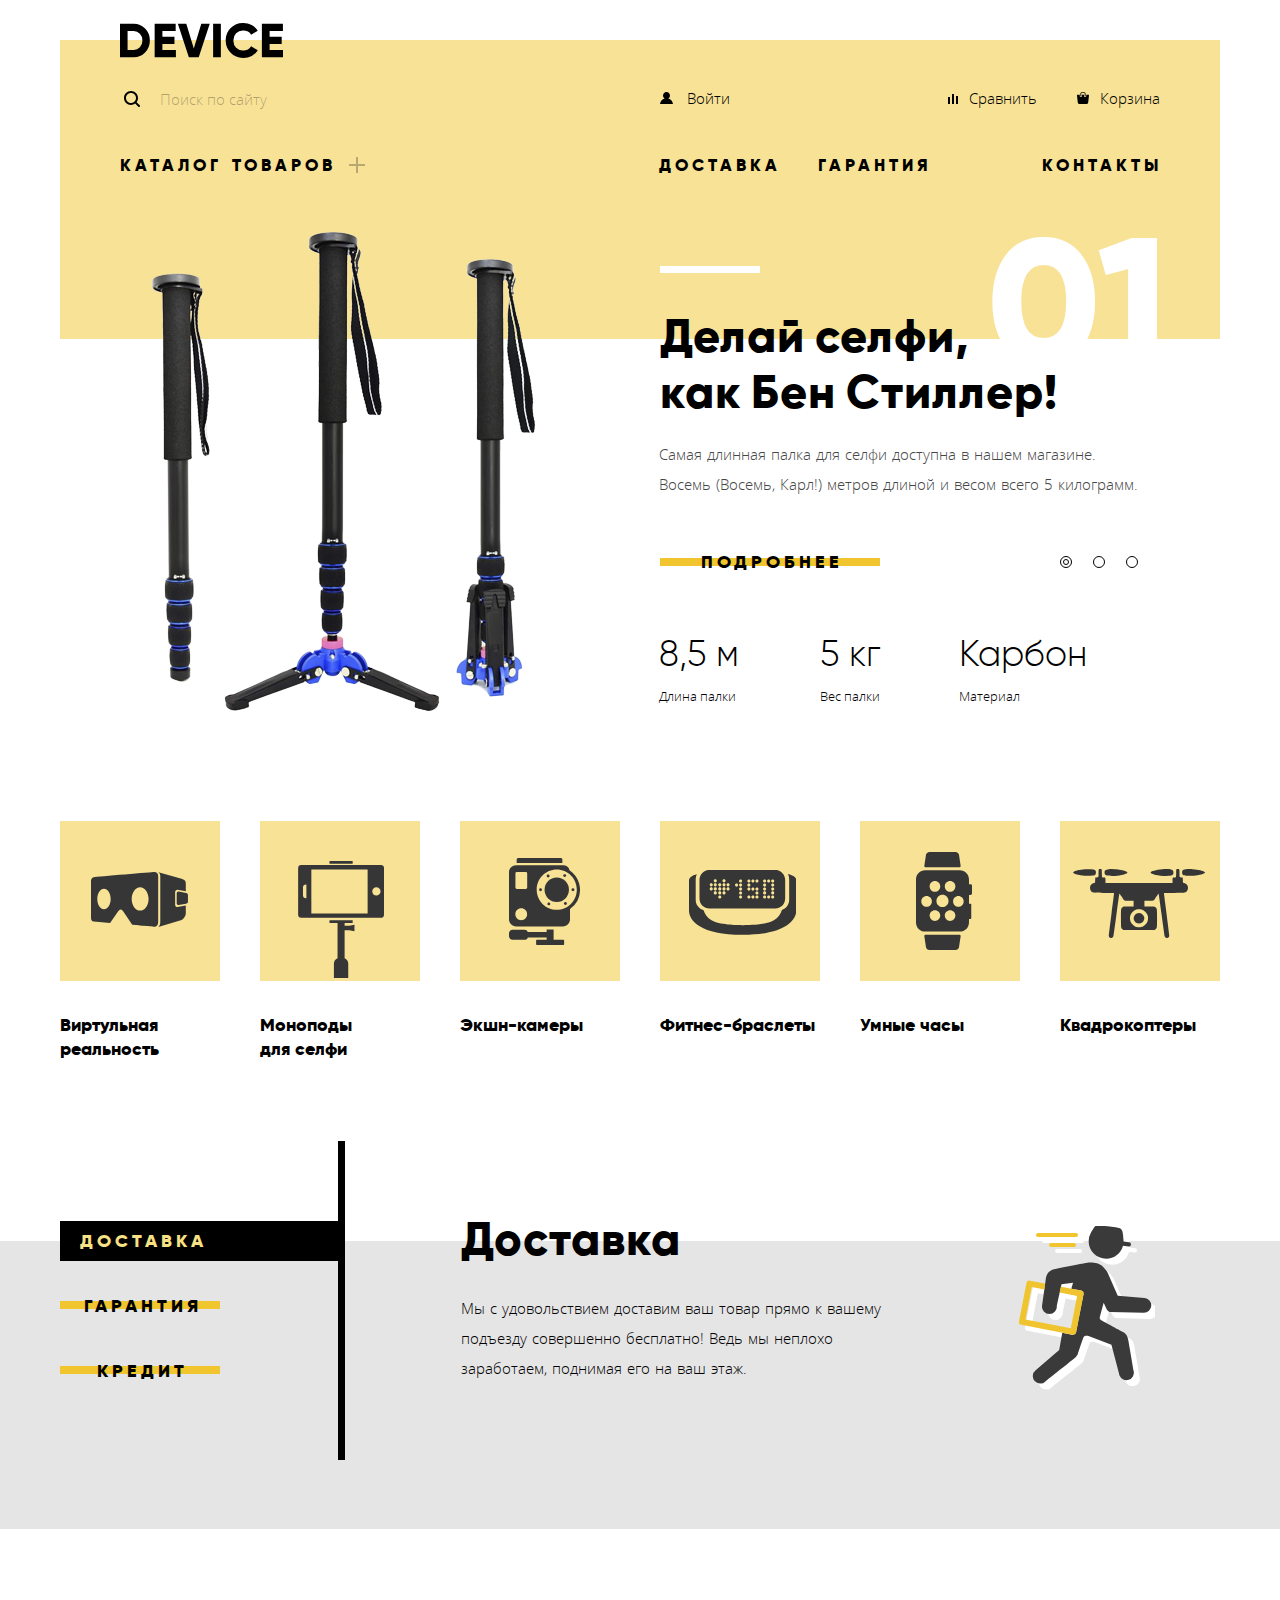
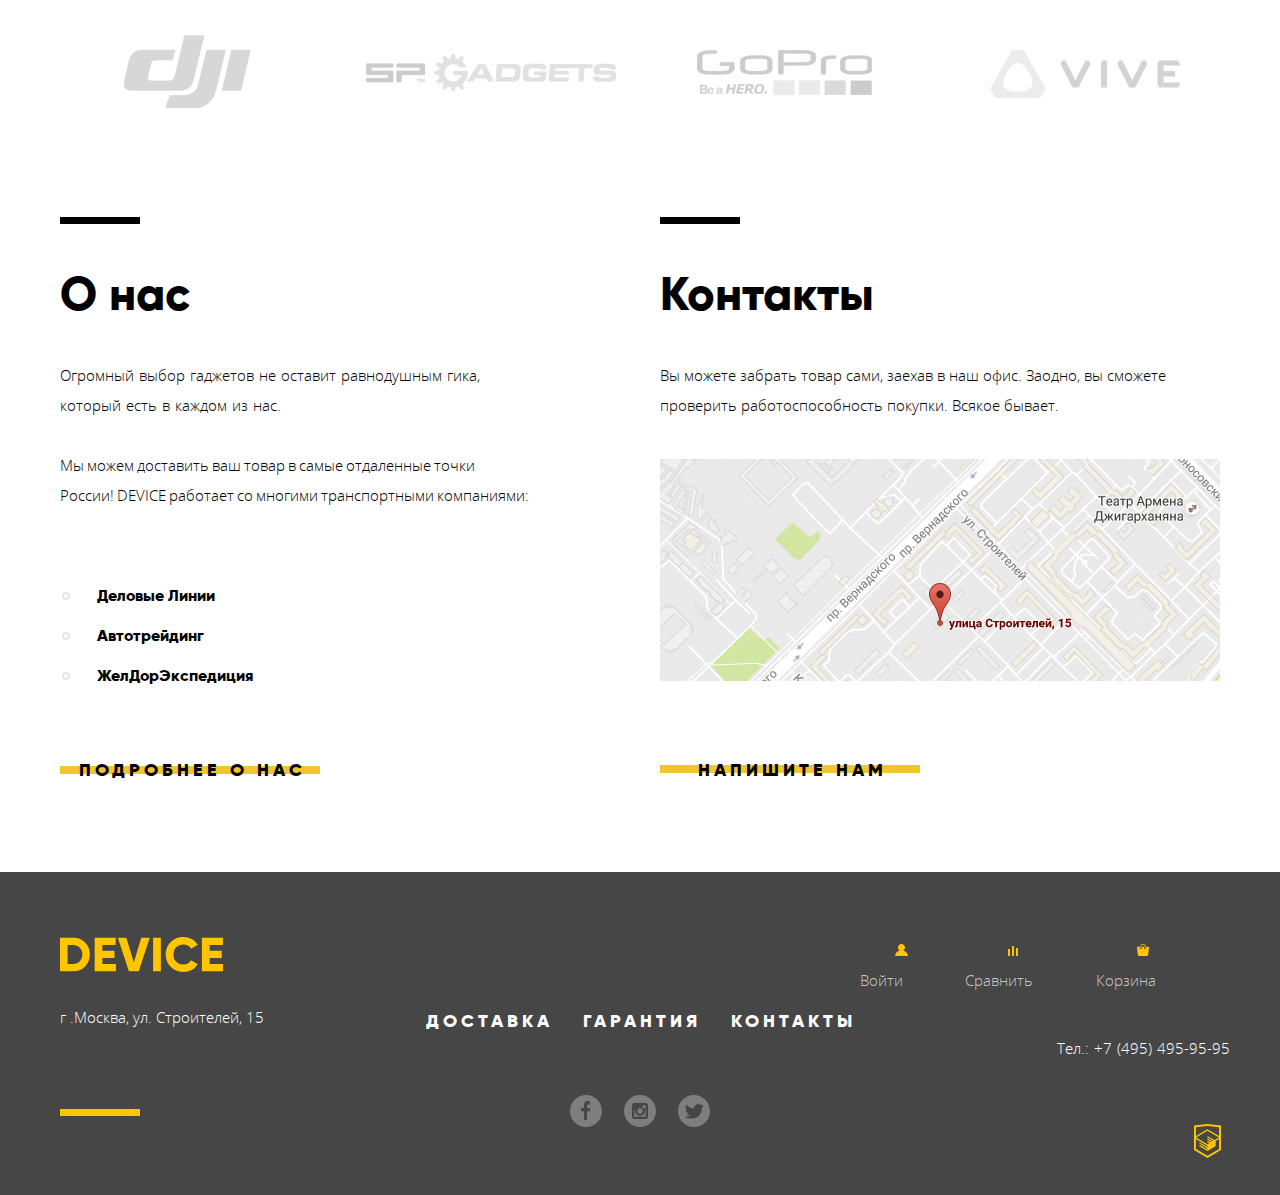
==== index.html @ 181e3619 "Подготовка к защите" ====
<!DOCTYPE html>
<html lang="ru">
  <head>
    <meta charset="utf-8">
    <title>HTML Academy: Девайс</title>
    <link rel = "stylesheet" href = "css/normalize.css">
    <link rel = "stylesheet" href = "css/min-style.css">
  </head>
  <body>
    <header class = "page-header">
      <div class = "main-container container-header">
        <div class = "container">
          <div class = "main-logo">
            <svg  width = "163" height = "35" viewBox = "0 0 163 35">
              <g id = "logo-icon" xmlns = "http://www.w3.org/2000/svg">
                <path d = "M-.151.702v33.6h13.532a15.72 15.72 0 0 0 11.72-4.824 16.458 16.458 0 0 0 4.712-11.976 16.458 16.458 0 0 0-4.712-11.976A15.723 15.723 0 0 0 13.381.702H-.151zM7.582 26.91V8.091h5.8a8.646 8.646 0 0 1 6.5 2.568 9.407 9.407 0 0 1 2.489 6.84 9.406 9.406 0 0 1-2.489 6.84 8.642 8.642 0 0 1-6.5 2.568h-5.8zm34.8-5.952h12.082v-7.3H42.378V8.091h13.291V.702H34.645v33.6H55.91V26.91H42.378v-5.952zm36.343 13.344L89.744.702h-8.458l-7.491 24.72L66.304.702h-8.457l11.019 33.6h9.859zm14.4 0h7.733V.702h-7.733v33.6zm38.615-1.416a15.506 15.506 0 0 0 6.041-5.688l-6.67-3.84a7.482 7.482 0 0 1-3.165 3.024 9.87 9.87 0 0 1-4.664 1.1 9.595 9.595 0 0 1-7.177-2.736 9.909 9.909 0 0 1-2.682-7.248 9.909 9.909 0 0 1 2.682-7.248 9.595 9.595 0 0 1 7.177-2.736 9.897 9.897 0 0 1 4.639 1.08 7.592 7.592 0 0 1 3.19 3.048l6.67-3.84a15.873 15.873 0 0 0-6.09-5.688 17.42 17.42 0 0 0-8.409-2.088c-9.779-.272-17.797 7.691-17.591 17.472-.208 9.781 7.809 17.747 17.588 17.476a17.52 17.52 0 0 0 8.458-2.088zm17.881-11.928h12.082v-7.3h-12.085V8.091h13.29V.702h-21.023v33.6h21.265V26.91h-13.532v-5.952z"/>
              </g>
            </svg>
          </div>
          <ul class = "list-menu">
            <li class = "elem-menu">
              <form class = "focus-search" action = "#" method = "get">
                  <input class = "search-grid search-cite" type = "search" placeholder = "Поиск по сайту" aria-label = "Форма поиск">
                  <input class = "search-grid search-elem" type = "submit" value = "Найти" aria-label = "Кнопка найти">
              </form>
            </li>
            <li class = "elem-menu">
              <a class = "link enter" href = "login.html">
                <svg xmlns = "http://www.w3.org/2000/svg" width = "13" height = "12" viewBox = "0 0 13 12">
                  <path id = "main-enter" d = "M0.032,12h12.937c-0.163-2.643-2.074-4.837-4.671-5.543C9.306,5.846,9.985,4.75,9.985,3.485
                    C9.985,1.561,8.425,0,6.5,0S3.015,1.561,3.015,3.485c0,1.264,0.68,2.361,1.688,2.972C2.106,7.163,0.194,9.357,0.032,12z"/>
                </svg>
                <span>Войти</span>
              </a>
            </li>
            <li class = "elem-menu">
              <a class = "link compare" href = "#">
                <svg id = "main-compare" xmlns = "http://www.w3.org/2000/svg" width = "10" height = "10" viewBox = "0 0 10 10">
                  <rect x = "8" y = "2" width = "1.984" height = "8"/>
                  <rect y = "3" width = "1.984" height = "7"/>
                  <rect x = "4" width = "2" height = "10"/>
                </svg>
                <span>Сравнить</span>
              </a>
            </li>
            <li class = "elem-menu">
              <a class = "link cart" href = "#">
                <svg id = "main-cart" xmlns = "http://www.w3.org/2000/svg" width = "12" height = "12" viewBox = "0 0 12 12">
                  <g>
                    <path d = "M11.864,3.017c-0.082-0.098-0.203-0.154-0.327-0.154H9.225V4.09c0,0.563-0.484,1.022-1.08,1.022
                      c-0.594,0-1.078-0.458-1.078-1.022V2.863H4.909V4.09c0,0.563-0.485,1.022-1.08,1.022c-0.595,0-1.078-0.458-1.078-1.022V2.863H0.438
                      c-0.125,0-0.243,0.056-0.327,0.154C0.028,3.115-0.012,3.245,0.003,3.375l0.776,7.134c0.015,0.806,0.642,1.455,1.411,1.455h7.595
                      c0.77,0,1.396-0.649,1.411-1.455l0.776-7.134C11.987,3.245,11.946,3.115,11.864,3.017z"/>
                    <path d = "M3.829,4.499c0.239,0,0.433-0.184,0.433-0.409V1.84c0-0.632,0.672-1.022,1.295-1.022h1.079
                      c0.655,0,1.078,0.401,1.078,1.022v2.25c0,0.225,0.194,0.409,0.431,0.409c0.239,0,0.433-0.184,0.433-0.409V1.84
                      C8.577,0.773,7.761,0,6.636,0H5.557C4.367,0,3.398,0.826,3.398,1.84v2.25C3.398,4.315,3.592,4.499,3.829,4.499z"/>
                  </g>
                </svg>
                <span>Корзина</span>
              </a>
            </li>
          </ul>
          <nav class = "nav-menu">
            <ul class = "nav-list">
              <li class = "nav-elem">
                <a class = "link-menu catalog" href = "#">Каталог товаров</a>
                <ul class = "submenu submenu-grid">
                  <li>
                    <a href = "inner.html">Виртуальная реальность</a>
                    <ul>
                      <li>
                        <a href = "inner.html">Моноподы для селфи</a>
                      </li>
                      <li>
                        <a href = "inner.html">Экшн-камеры</a>
                      </li>
                    </ul>
                  </li>
                  <li>
                    <a href = "inner.html">Фитнес-браслеты</a>
                    <ul>
                      <li>
                        <a href = "inner.html">Умные часы</a>
                      </li>
                    </ul>
                  </li>
                  <li>
                    <a href = "inner.html">Квадрокоптеры</a>
                  </li>
                </ul>
              </li>
              <li class = "nav-elem">
                <a class = "link-menu delivery" href = "#">Доставка</a>
              </li>
              <li class = "nav-elem">
                <a class = "link-menu Guarantee" href = "#">Гарантия</a>
              </li>
              <li>
                <a class = "link-menu menu-contacts" href = "#">Контакты</a>
              </li>
            </ul>
          </nav>
          <h1 class = visually-hidden>Shop Device</h1>
        </div>
      </div>
    </header>
    <main class = "page-main">
      <div class = "padding-container">
        <section class = "slider">
          <div class = "main-container slider-container">
            <div class = "container">
              <h2 class = visually-hidden>Реклама</h2>
              <article class = "content-article">
                <h2 class = "visually-hidden">Статья</h2>
                <div class = "grid-slider">
                  <div class = "slide-container">
                    <input class = "visually-hidden" type = "radio" name = "button" id = "control-1" checked>
                    <input class = "visually-hidden" type = "radio" name = "button" id = "control-2">
                    <input class = "visually-hidden" type = "radio" name = "button" id = "control-3">
                    <div class = "slide-images">
                      <img class = "slide-picture" src = "img/slider-1.png" width = "384" height = "486" alt = "Современная палка селфи">
                      <img class = "slide-picture" src = "img/slider-2.png" width = "345" height = "485" alt = "Фитнес-браслет для похудения">
                      <img class = "slide-picture" src = "img/slider-3.png" width = "526" height = "334" alt = "Бесшумный квадрокоптер оснащен лазером">
                    </div>
                    <ul class = "slide-list">
                      <li class = "slide-elem">
                        <p class = "slider-title">Делай селфи, как Бен Стиллер!</p>
                        <p class = "slider-text"> Самая длинная палка для селфи доступна в нашем магазине.
                          Восемь (Восемь, Карл!) метров длиной и весом всего 5 килограмм.
                        </p>
                      </li>
                      <li class = "slide-elem">
                        <p class = "slider-title">Худеем правильно!</p>
                        <p class = "slider-text"> Мотивирующие фитнес-браслеты помогут найти в себе силы
                          не пропускать занятия и соблюдать диету.
                        </p>
                      </li>
                      <li class = "slide-elem">
                        <p class = "slider-title">Порхает как бабочка, жалит как пчела!</p>
                        <p class = "slider-text"> Этот обычный, на первый взгляд, квадрокоптер оснащен
                          мощным лазером, замаскированным под стандартную камеру.
                        </p>
                      </li>
                    </ul>
                    <a class = "button btn-slider control-button-grid" href = "#">Подробнее</a>
                    <div class = "control-sliders control-button-grid">
                      <label class = "slider-controls-item--1" for = "control-1">Первый</label>
                      <label class = "slider-controls-item--2" for = "control-2">Второй</label>
                      <label class = "slider-controls-item--3" for = "control-3">Третий</label>
                    </div>
                    <ul class = "slide-list-table">
                      <li class = "slide-elem-table">
                        <table class = "text-table">
                          <tr class = "text-value">
                            <td>8,5 м</td>
                            <td>5 кг</td>
                            <td>Карбон</td>
                          </tr>
                          <tr class = "text-product">
                            <td>Длина палки</td>
                            <td>Вес палки</td>
                            <td>Материал</td>
                          </tr>
                        </table>
                      </li>
                      <li class = "slide-elem-table">
                        <table class = "text-table">
                          <tr class = "text-value">
                            <td>48 часов</td>
                          </tr>
                          <tr class = "text-product">
                            <td>Без подзарядки</td>
                          </tr>
                        </table>
                      </li>
                      <li class = "slide-elem-table">
                        <table class = "text-table">
                          <tr class = "text-value">
                            <td>800 м</td>
                            <td>50 м</td>
                          </tr>
                          <tr class = "text-product">
                            <td>Дальность полета</td>
                            <td>Радиус поражения</td>
                          </tr>
                        </table>
                      </li>
                    </ul>
                  </div>
                </div>
              </article>
            </div>
          </div>
        </section>
        <section class = "gadgets">
          <div class = "main-container">
            <ul class = "list-gadgets">
              <li class = "gadget-elem">
                <a class= "gadget-active gadget-content" href = "inner.html">Виртульная реальность</a>
                <h3 class= "gadget-active">Виртульная реальность</h3>
              </li>
              <li class = "gadget-elem">
                <a class= "gadget-active gadget-content" href = "inner.html">Моноподы для селфи</a>
                <h3 class= "gadget-active">Моноподы для селфи</h3>
              </li>
              <li class = "gadget-elem">
                <a class= "gadget-active gadget-content" href = "inner.html">Экшн-камеры</a>
                <h3 class= "gadget-active">Экшн-камеры</h3>
              </li>
              <li class = "gadget-elem">
                <a class= "gadget-active gadget-content" href = "inner.html">Фитнес-браслеты</a>
                <h3 class= "gadget-active">Фитнес-браслеты</h3>
              </li>
              <li class = "gadget-elem">
                <a class= "gadget-active gadget-content" href = "inner.html">Умные часы</a>
                <h3 class= "gadget-active">Умные часы</h3>
              </li>
              <li class = "gadget-elem">
                <a class = "gadget-active gadget-content" href = "inner.html">Квадрокоптеры</a>
                <h3 class= "gadget-active">Квадрокоптеры</h3>
              </li>
            </ul>
          </div>
        </section>
      </div>
      <section class = "second-slider">
        <div class = "background-second-slider">
          <div class = "padding-container">
            <div class = "main-container">
              <div class = "grid-second-slider">
                <h3 class = visually-hidden>Услуги</h3>
                <article class = "content-services">
                  <input class = "visually-hidden" type = "radio" name = "second-button" id = "delivery" checked>
                  <input class = "visually-hidden" type = "radio" name = "second-button" id = "warranty">
                  <input class = "visually-hidden" type = "radio" name = "second-button" id = "сredit">
                  <div class="buttons-container">
                    <label class = "button toggle-item-1" for = "delivery">Доставка</label>
                    <label class = "button toggle-item-2" for = "warranty">Гарантия</label>
                    <label class = "button toggle-item-3" for = "сredit">Кредит</label>
                  </div>
                  <ul class = "list-second-slide">
                    <li class = "elem-second-slide">
                      <h3 class = "title-second-slide">Доставка</h3>
                      <p>
                        Мы с удовольствием доставим ваш товар прямо к вашему
                        подъезду совершенно бесплатно! Ведь мы неплохо заработаем,
                        поднимая его на ваш этаж.
                      </p>
                    </li>
                    <li class = "elem-second-slide">
                      <h3 class = "title-second-slide">Гарантия</h3>
                      <p>
                        Если из-за возгорания купленного у нас товара у вас сгорит
                        дом — не переживайте, мы выдадим вам новый.<br>
                        Товар, не дом, конечно же.
                      </p>
                    </li>
                    <li class = "elem-second-slide">
                      <h3 class = "title-second-slide">Кредит</h3>
                      <p>
                        Залезть в долговую яму стало проще! Кредитные консультанты
                        подберут для вас наиболее выгодные условия кредита.
                        Выгодные для нашего банка, разумеется.
                      </p>
                    </li>
                  </ul>
                </article>
              </div>
            </div>
          </div>
        </div>
      </section>
      <div class = "padding-container">
        <section class = "company">
          <div class = "main-container">
            <h3 class = visually-hidden>Виды логотипов Компаний</h3>
            <ul class = "list-company">
              <li class = "company-elem">
                <a href = "#">
                  <img src = "img/logo-1.png" width = "260"
                    height = "100" alt = "логотип компании Dj">
                </a>
              </li>
              <li class = "company-elem">
                <a href = "#">
                  <img src = "img/logo-2.png" width = "260"
                    height = "100" alt = "логотип компании sp-Gadgets">
                </a>
              </li>
              <li class = "company-elem">
                <a href = "#">
                  <img src = "img/logo-3.png" width = "260"
                    height = "100" alt = "логотип компании GoPro">
                </a>
              </li>
              <li class = "company-elem">
                <a href = "#">
                  <img src = "img/logo-4.png" width = "260"
                    height = "100" alt = "логотип компании vive">
                </a>
              </li>
            </ul>
          </div>
        </section>
        <div class = "main-container contacts-container">
          <div class = "grid-contacts">
            <section class = "about-us">
              <h2 class = "title-contacts">О нас</h2>
              <p class = "text-contacts">
                Огромный выбор гаджетов не оставит равнодушным гика,
                который есть в каждом из нас.
              </p>
              <p class = "text-contacts">
                Мы можем доставить ваш товар в самые отдаленные точки России!
                DEVICE работает со многими транспортными компаниями:
              </p>
              <ul class = "list-contacts">
                <li class = "elem-contacts">Деловые Линии</li>
                <li class = "elem-contacts">Автотрейдинг</li>
                <li class = "elem-contacts">ЖелДорЭкспедиция</li>
              </ul>
              <a class = "button btn-about-us" href = "#">Подробнее о нас</a>
            </section>
            <section class = "contacts">
              <h2 class = "title-contacts">Контакты</h2>
              <p class = "text-contacts">
                Вы можете забрать товар сами, заехав в наш офис. Заодно,
                вы сможете проверить работоспособность покупки. Всякое бывает.
              </p>
              <figure class = "map">
                <a href = "#">
                  <img class = "map-image" src = "img/map.png" width = "560"
                    height = "222" alt = "Офис компании по адресу ул. Большая Конюшенная 19/8, Санкт-Петербург">
                </a>
              </figure>
              <button class = "button btn-contacts" type = "button">Напишите нам</button>
            </section>
          </div>
        </div>
      </div>
    </main>
    <footer class = "page-footer">
      <div class = "main-container">
        <div class = "grid-footer">
          <div class = "elem-container">
            <a class = "logo-device" href = "#">
              <svg class= "logo-footer" width = "163" height = "35" viewBox="0 0 163 35">
                <use xlink:href = "#logo-icon" class = "logo-elem" xmlns="http://www.w3.org/2000/svg" />
              </svg>
            </a>
            <p class = "address">г .Москва, ул. Строителей, 15</p>
          </div>
          <div class = "Services-social-container">
            <section class = "menu-footer">
              <h2 class = visually-hidden>Навигационная меню</h2>
              <ul class = "list-footer">
                <li class = "elem-footer">
                  <a href = "#">Доставка</a>
                </li>
                <li class = "elem-footer">
                  <a href = "#">Гарантия</a>
                </li>
                <li class = "elem-footer">
                  <a href = "#">Контакты</a>
                </li>
              </ul>
            </section>
            <section class = "social-footer">
              <h2 class = visually-hidden>Социальные сети</h2>
              <ul class= "social-list">
                <li class = "social-elem">
                  <a class = "social-facebook" href = "#" aria-label = "Фейсбук">
                    <svg xmlns = "http://www.w3.org/2000/svg" width = "32" height = "32" viewBox = "0 0 32 32">
                      <path d="M16,0C7.164,0,0,7.163,0,16s7.164,16,16,16c8.837,0,16-7.164,16-16S24.837,0,16,0z M20.062,9.455h-3.021
                        v3.444h3.021v3.445h-3.021v8.61h-3.021v-8.61H11v-3.445h3.021V9.455c0-1.902,1.353-3.445,3.021-3.445h3.021V9.455z"/>
                    </svg>
                  </a>
                </li>
                <li class = "social-elem">
                  <a class = "social-instagram" href = "#" aria-label = "Инстаграм">
                    <svg xmlns = "http://www.w3.org/2000/svg" width = "32" height = "32" viewBox = "0 0 32 32">
                      <g>
                        <path d = "M20.916,16c0,2.728-2.211,4.938-4.938,4.938S11.039,18.728,11.039,16c0-0.394,0.051-0.773,0.138-1.14
                          h-0.897v6.838h11.396V14.86h-0.897C20.865,15.227,20.916,15.606,20.916,16z"/>
                        <path d = "M15.978,18.659c1.466,0,2.659-1.193,2.659-2.659s-1.193-2.659-2.659-2.659
                          c-1.466,0-2.659,1.193-2.659,2.659S14.511,18.659,15.978,18.659z"/>
                        <rect x = "18.637" y = "10.302" width = "3.039" height = "3.039"/>
                        <path d = "M16,0C7.164,0,0,7.164,0,16c0,8.837,7.164,16,16,16c8.837,0,16-7.163,16-16C32,7.164,24.837,0,16,0z
                          M23.955,21.698c0,1.254-1.025,2.279-2.279,2.279H10.279C9.026,23.978,8,22.952,8,21.698V10.302c0-1.253,1.026-2.279,2.279-2.279
                          h11.396c1.254,0,2.279,1.026,2.279,2.279V21.698z"/>
                      </g>
                    </svg>
                  </a>
                </li>
                <li class = "social-elem">
                  <a class = "social-twitter" href = "#" aria-label = "Твиттер">
                    <svg xmlns = "http://www.w3.org/2000/svg" width = "32" height = "32" viewBox = "0 0 32 32">
                      <g>
                        <path d = "M16,0C7.164,0,0,7.164,0,16c0,8.837,7.164,16,16,16c8.837,0,16-7.163,16-16C32,7.164,24.837,0,16,0z
                          M23.944,12.809c-0.251,6.516-3.463,10.832-10.992,10.702c-0.14,0-0.205,0-0.233,0c-0.015,0-0.021,0-0.021,0
                          c-0.029,0-0.094,0-0.232,0c-0.447,0-4.543-0.443-5.344-1.823c2.479,0.19,4.247-0.406,5.12-1.136
                          c-1.048-0.289-2.923-0.461-3.251-2.848c0.384,0.104,0.618,0.221,1.299,0.113c-1.307-0.824-2.758-1.519-2.679-3.643
                          c0.311,0.317,1.164,0.518,1.46,0.457c-0.768-0.233-2.149-3.244-0.974-4.781c1.984,1.79,4.075,3.482,7.804,3.643
                          c0.227-2.214,1.24-3.699,3.168-4.325c1.84-0.479,3.255,0.26,3.901,1.138c0.737-0.224,1.453-0.466,2.193-0.685
                          c-0.004,0.833-0.569,1.463-0.935,1.709c0.747,0.165,1.423-0.475,1.423-0.475C25.467,11.818,24.557,12.58,23.944,12.809z"/>
                      </g>
                    </svg>
                  </a>
                </li>
              </ul>
            </section>
          </div>
          <div class = "elem-container">
            <section class = "second-menu">
              <h2 class = visually-hidden>Дополнительное меню подвала</h2>
              <ul class = "second-list">
                <li class = "second-elem">
                  <a class = "second-enter" href = "login.html">
                    <svg width = "13" height = "12" viewBox = "0 0 13 12">
                      <use xlink:href = "#main-enter" xmlns = "http://www.w3.org/2000/svg" />
                    </svg>
                    <span>Войти</span>
                  </a>
                </li>
                <li class = "second-elem">
                  <a class = "second-enter second-compare" href = "#">
                    <svg width = "10" height = "10" viewBox = "0 0 10 10">
                      <use xlink:href = "#main-compare" xmlns = "http://www.w3.org/2000/svg" />
                    </svg>
                    <span>Сравнить</span>
                  </a>
                </li>
                <li class = "second-elem second-cart">
                  <a class = "second-enter second-cart" href = "#">
                    <svg width = "12" height = "12" viewBox = "0 0 12 12">
                      <use xlink:href = "#main-cart" xmlns = "http://www.w3.org/2000/svg" />
                    </svg>
                    <span>Корзина</span>
                    </a>
                </li>
              </ul>
            </section>
            <div class = "telefon">
              <a href = "tel:+74954959595" class = "telefon-elem">
                Тел.: +7 (495) 495-95-95
              </a>
            </div>
            <div class = "logo-htmlacademy">
              <a class = "htmlacademy-image" href = "https://htmlacademy.ru/intensive/htmlcss">Логотип HTMLacademy</a>
            </div>
          </div>
        </div>
      </div>
    </footer>
    <section class = "modal modal-login">
      <h3 class = visually-hidden>Модальное окно</h3>
      <form action = "#" method = "post">
        <p class = "modal-form-block">
          <label class = "form-label" for = "username">Ваше имя:</label>
          <input class = "input-login-user" type = "text" name = "username"
           id = "username" placeholder = "Имя Фамилия">
        </p>
        <p class = "modal-form-block">
          <label class = "form-label" for = "email-user">Ваш e-mail:</label>
          <input class = "input-email-user" type = "email" name = "email"
           id = "email-user" placeholder = "email@example.com">
        </p>
        <p class = "modal-form-textarea">
          <label class = "label-textarea" for = "textmail">Текст письма:</label>
          <textarea name = "textmail" id = "textmail"
           placeholder = "В свободной форме"></textarea>
        </p>
        <button class = "button btn-size" type = "submit">Отправить</button>
      </form>
      <button class = "close-modal" type = "button">Закрыть</button>
    </section>
    <section class = "modal modal-map">
      <h3 class = visually-hidden>Модальное окно карты</h3>
      <iframe src = "https://www.google.com/maps/embed?pb=!1m18!1m12!1m3!1d1998.6037999040354!2d30.322010416394033!3d59.938716271971415!2m3!1f0!2f0!3f0!3m2!1i1024!2i768!4f13.1!3m3!1m2!1s0x4696310fca5ba729%3A0xea9c53d4493c879f!2sBolshaya+Konyushennaya+ul.%2C+19%2C+Sankt-Peterburg%2C+Russia%2C+191186!5e0!3m2!1sen!2s!4v1441888483426" width = "960" height = "559" allowfullscreen></iframe>
      <img src= "img/map-big.png" width = "960" height = "559"
        alt = "Офис компании по адресу ул. Большая Конюшенная 19/8, Санкт-Петербург">
      <button class = "close-modal" type = "button">Закрыть</button>
    </section>
    <script src="js/min-popup.js"></script>
    <script src="js/min-map.js"></script>
  </body>
</html>
---- css/min-style.css ----
@font-face{font-family:"Gilroy";src:url(../fonts/gilroyextrabold.woff2) format("woff2"),url(../fonts/gilroyextrabold.woff) format("woff");font-weight:800;font-style:normal}@font-face{font-family:"Gilroy";src:url(../fonts/gilroylight.woff2) format("woff2"),url(../fonts/gilroylight.woff) format("woff");font-weight:300;font-style:normal}@font-face{font-family:"Open Sans";src:url(../fonts/opensans.woff2) format("woff2"),url(../fonts/opensans.woff) format("woff");font-weight:400;font-style:normal}@font-face{font-family:"Open Sans";src:url(../fonts/opensanslight.woff2) format("woff2"),url(../fonts/opensanslight.woff) format("woff");font-weight:300;font-style:normal}*,::before,::after{box-sizing:border-box}body{margin:0;padding:0;font-family:"Open Sans","Arial",sans-serif;font-size:15px;line-height:30px;color:#000;font-weight:300}a{text-decoration:none}img{max-width:100%}.visually-hidden:not(:focus):not(:active),input[type=checkbox].visually-hidden,input[type=radio].visually-hidden{position:absolute;width:1px;height:1px;margin:-1px;padding:0;white-space:nowrap;border:0;-webkit-clip-path:inset(100%);clip-path:inset(100%);clip:rect(0 0 0 0);overflow:hidden}.button{display:block;height:40px;font-family:"Gilroy","Arial",sans-serif;font-size:18px;line-height:24px;color:inherit;font-weight:800;letter-spacing:4px;text-align:center;text-transform:uppercase;background-color:transparent;background-image:linear-gradient(180deg,transparent 15px,#f0c52e 15px,#f0c52e 23px,transparent 23px);border:0}.button:hover{background-color:#f0c52e}.button:active{color:rgba(0,0,0,.3);background-color:#f0c52e}.button.disabled,.button:disabled{background-color:#000;opacity:.5;cursor:default}.container{width:1040px;margin:0 auto}.main-container{width:1160px;margin:0 auto}.padding-container{padding:0 20px}.page-header{padding:0 20px}.container-header{min-height:226px;background-image:linear-gradient(to bottom,transparent 40px,rgba(240,197,46,.5) 40px,rgba(240,197,46,.5))}.main-logo{width:163px;height:35px;padding-top:23px;margin-bottom:48px}.link-logo{width:163px;height:35px}.link-logo:hover{opacity:.6}.link-logo:active{opacity:.3}.list-menu,.nav-list{margin:0;padding:0;list-style:none}.list-menu{display:flex;margin-bottom:33px}.focus-search{position:relative}.focus-search::before{content:"";position:absolute;top:8px;left:4px;width:20px;height:20px;background-image:url(../img/icon-search.svg);background-repeat:no-repeat;background-position:0 0}.search-cite{width:351px;height:34px;padding-left:40px;font:inherit;color:inherit;background-color:transparent;border:0;border-bottom:2px solid transparent}.search-grid{display:inline-block;margin-right:-4px;vertical-align:top}.search-cite:focus{width:351px;height:34px;padding-left:40px;padding-right:36px;outline:0;border-bottom:2px solid #000}.search-cite::-webkit-input-placeholder{color:rgba(0,0,0,.3)}.search-cite::-moz-placeholder{color:rgba(0,0,0,.3)}.search-cite:-ms-input-placeholder{color:rgba(0,0,0,.3)}.search-cite::-ms-input-placeholder{color:rgba(0,0,0,.3)}.search-cite::placeholder{color:rgba(0,0,0,.3)}.search-cite:hover::-webkit-input-placeholder{color:rgba(0,0,0,.6)}.search-cite:hover::-moz-placeholder{color:rgba(0,0,0,.6)}.search-cite:hover:-ms-input-placeholder{color:rgba(0,0,0,.6)}.search-cite:hover::-ms-input-placeholder{color:rgba(0,0,0,.6)}.search-cite:hover::placeholder{color:rgba(0,0,0,.6)}.search-cite::-webkit-input-placeholder{color:rgba(0,0,0,.3)}.search-cite::-moz-placeholder{color:rgba(0,0,0,.3)}.search-cite:-ms-input-placeholder{color:rgba(0,0,0,.3)}.search-cite::-ms-input-placeholder{color:rgba(0,0,0,.3)}.search-cite::placeholder{color:rgba(0,0,0,.3)}.search-cite:hover::-webkit-input-placeholder{color:rgba(0,0,0,.6)}.search-cite:hover::-moz-placeholder{color:rgba(0,0,0,.6)}.search-cite:hover:-ms-input-placeholder{color:rgba(0,0,0,.6)}.search-cite:hover::-ms-input-placeholder{color:rgba(0,0,0,.6)}.search-cite:hover::placeholder{color:rgba(0,0,0,.6)}.search-elem{padding:7px 20px 6px;color:#000;background-color:transparent;border:2px solid #000}.search-elem:hover{color:#fff;background-color:#000}.search-elem:active{color:rgba(255,255,255,.3);background-color:#000}.search-elem{visibility:hidden}.search-elem:hover,.search-elem:active,.search-cite:focus+.search-elem{visibility:visible}.elem-menu svg{margin-right:10px}.elem-menu:nth-child(3) svg{margin-right:7px}.elem-menu:nth-child(4) svg,.elem-menu:nth-child(5) svg{margin-right:7px}.elem-menu .login-header{margin-left:104px;word-spacing:2px}.login-header svg{margin-right:8px}.elem-menu .active-exit{margin-left:20px}.elem-menu .inner-compare{margin-left:65px}.elem-menu .enter{margin-left:103px}.elem-menu .compare{margin-left:218px}.elem-menu .cart{margin-left:40px}.link{color:inherit}.active-exit{color:rgba(0,0,0,.3)}.login-header{color:inherit}.link:hover{color:rgba(0,0,0,.6);opacity:.6}.link:active{color:rgba(0,0,0,.3);opacity:.3}.link-menu{font-family:"Gilroy","Arial",sans-serif;font-size:17px;line-height:24px;color:inherit;font-weight:800;letter-spacing:4px;word-spacing:2px;text-transform:uppercase}.nav-list{display:flex}.nav-menu .catalog{position:relative;white-space:nowrap}.nav-menu .catalog::after{content:"";position:absolute;top:2px;right:-29px;width:16px;height:16px;background-image:url(../img/icon-plus.svg);background-repeat:no-repeat;background-position:0 0;opacity:.3}.nav-menu .delivery{margin-left:323px}.nav-menu .Guarantee{margin-left:37px}.nav-menu .menu-contacts{margin-left:110px}.link-menu:hover{color:rgba(0,0,0,.6)}.link-menu:active{color:rgba(0,0,0,.3)}.nav-list .submenu{display:none;position:absolute;margin-left:-60px;width:1160px;min-height:129px;list-style:none;background-color:#f7e296;z-index:2}.nav-list>li:hover .submenu{display:block}.submenu-grid>li{display:inline-block;margin-top:30px;margin-bottom:39px;margin-right:-4px;margin-right:45px;margin-left:20px;vertical-align:top}.submenu-grid>li a{color:#000}.submenu-grid>li a:hover{color:rgba(0,0,0,.6)}.submenu-grid>li a:active{color:rgba(0,0,0,.3)}.submenu ul{margin:0;padding:0;list-style:none}.slider{position:relative;margin-bottom:167px}.content-article{padding-top:79px}.slider-container{background-image:linear-gradient(to bottom,rgba(240,197,46,.5),rgba(240,197,46,.5) 113px,transparent 113px,transparent)}.grid-slider{display:flex;justify-content:flex-end;padding-top:3px;padding-right:21px}.slide-container{width:510px;padding-left:24px}.slider-title{position:relative;width:400px;margin:0;padding:0;margin-left:7px;margin-bottom:19px;font-family:"Gilroy","Arial",sans-serif;letter-spacing:1px;word-spacing:-3px;font-size:47px;line-height:56px;font-weight:800;z-index:1}.slide-elem:nth-of-type(3) .slider-title{width:513px}.slider-title::before{content:"";position:absolute;top:-42px;width:100px;height:7px;border-top:7px solid #fff}.slider-title::after{content:"01";position:absolute;top:-32px;right:-93px;width:166px;height:131px;font-family:"Gilroy","Arial",sans-serif;font-size:180px;color:#fff}.slide-elem:nth-child(2) .slider-title::after{content:"02";position:absolute;top:-32px;right:-71px;width:166px;height:131px;font-family:"Gilroy","Arial",sans-serif;font-size:180px;color:#fff}.slide-elem:nth-child(3) .slider-title::after{content:"03";position:absolute;top:-32px;right:44px;width:166px;height:131px;font-family:"Gilroy","Arial",sans-serif;font-size:180px;color:#fff;z-index:-1}.slider-text{width:480px;margin:0;padding:0;margin-left:6px;margin-bottom:44px;word-spacing:1px;color:#464646}.slide-elem:nth-of-type(2) .slider-text{padding-right:40px}.slide-elem:nth-of-type(3) .slider-text{padding-right:20px}.control-button-grid{display:inline-block;margin-right:-4px;margin-bottom:46px;vertical-align:bottom}.control-button-grid::nth-child(3){margin-right:0}.btn-slider{width:220px;margin-left:7px;margin-right:176px;padding-top:7px;padding-left:3px}.text-table{width:450px;margin-left:5px;border-collapse:collapse}.text-table td{padding-bottom:7px}.text-table td:nth-child(1){width:100px}.text-table td:nth-child(2){width:160px;padding-left:66px}.text-table td:nth-child(3){width:200px;padding-left:49px}.slide-elem-table:nth-of-type(3) td:nth-child(2){width:200px;padding-left:11px}.text-value td{font-family:"Gilroy","Arial",sans-serif;font-size:36px;line-height:48px;font-weight:300}.text-product td{font-size:13px;line-height:20px}.control-sliders label{position:relative;display:inline-block;width:12px;height:12px;margin-top:3px;margin-right:-4px;margin-right:17px;font-size:0;vertical-align:top;background-color:transparent;border:1px solid #000;border-radius:50%}.control-sliders label:nth-child(3){margin-right:0}.slide-images img{position:absolute;width:384px;margin-top:-80px;margin-left:-502px}.slide-images img:nth-child(2){width:345px;margin:0;margin-top:-69px;margin-left:-476px}.slide-images img:nth-child(3){width:526px;margin-top:-16px;margin-left:-561px}.slide-list,.slide-list-table{margin:0;padding:0;list-style:none}.slide-picture,.slide-elem,.slide-elem-table{display:none}#control-1:checked~.slide-list .slide-elem:nth-child(1),#control-2:checked~.slide-list .slide-elem:nth-child(2),#control-3:checked~.slide-list .slide-elem:nth-child(3),#control-1:checked~.slide-list-table .slide-elem-table:nth-child(1),#control-2:checked~.slide-list-table .slide-elem-table:nth-child(2),#control-3:checked~.slide-list-table .slide-elem-table:nth-child(3),#control-1:checked~.slide-images .slide-picture:nth-child(1),#control-2:checked~.slide-images .slide-picture:nth-child(2),#control-3:checked~.slide-images .slide-picture:nth-child(3){display:block}#control-1:checked~.control-sliders .slider-controls-item--1::before,#control-2:checked~.control-sliders .slider-controls-item--2::before,#control-3:checked~.control-sliders .slider-controls-item--3::before{content:"";position:absolute;top:2px;left:2px;width:6px;height:6px;border:1px solid #000;border-radius:50%}.gadgets{margin-bottom:21px}.list-gadgets{display:flex;flex-wrap:wrap;margin:0;padding:0;list-style:none}.gadget-elem{width:160px;min-height:240px;margin-right:40px}.gadget-elem:nth-child(6n){margin-right:0}.gadget-content{position:relative;font-size:0}.gadget-content::before{content:"";position:absolute;top:51px;left:31px;width:97px;height:55px;background-image:url(../img/popular-1.svg);background-repeat:no-repeat;background-position:0 0}.gadget-elem:nth-child(2) .gadget-content::before{content:"";position:absolute;top:40px;left:38px;width:86px;height:117px;background-image:url(../img/popular-2.svg);background-repeat:no-repeat;background-position:0 0}.gadget-elem:nth-child(3) .gadget-content::before{content:"";position:absolute;top:37px;left:49px;width:71px;height:87px;background-image:url(../img/popular-3.svg);background-repeat:no-repeat;background-position:0 0}.gadget-elem:nth-child(4) .gadget-content::before{content:"";position:absolute;top:49px;left:29px;width:107px;height:65px;background-image:url(../img/popular-4.svg);background-repeat:no-repeat;background-position:0 0}.gadget-elem:nth-child(5) .gadget-content::before{content:"";position:absolute;top:31px;left:56px;width:56px;height:98px;background-image:url(../img/popular-5.svg);background-repeat:no-repeat;background-position:0 0}.gadget-elem:nth-child(6) .gadget-content::before{content:"";position:absolute;top:48px;left:13px;width:132px;height:69px;background-image:url(../img/popular-6.svg);background-repeat:no-repeat;background-position:0 0}.list-gadgets h3{margin:0;padding:0;margin-top:97px;font-family:"Gilroy","Arial",sans-serif;font-size:18px;line-height:24px;font-weight:800;letter-spacing:0}.gadget-elem:nth-child(2) h3{width:100px}.list-gadgets .gadget-content{padding:80px;background-color:rgba(240,197,46,.5)}.list-gadgets a:hover{background-color:#f0c52e}.gadget-content:active::before{opacity:.3}.gadget-content:active+.gadget-active{color:rgba(0,0,0,.3)}.second-slider{margin-bottom:94px}.background-second-slider{min-height:388px;background-image:linear-gradient(180deg,transparent,transparent 100px,#e5e5e5 100px,#e5e5e5 388px)}.content-services{display:flex}.list-second-slide{margin:0;padding:0;list-style:none}.title-second-slide{position:relative;margin:0;padding:0;margin-bottom:30px;font-family:"Gilroy","Arial",sans-serif;font-size:47px;line-height:48px;font-weight:800;letter-spacing:1px}.elem-second-slide p{width:460px;margin:0;padding:0;margin-bottom:40px;word-spacing:1px}.elem-second-slide:nth-child(2) p{width:464px}.elem-second-slide:nth-child(3) p{width:434px}.elem-second-slide .title-second-slide::after{content:"";position:absolute;top:11px;right:-234px;width:136px;height:164px;background-image:url(../img/service-delivery.svg);background-repeat:no-repeat;background-position:0 0}.elem-second-slide:nth-of-type(2) .title-second-slide::after{content:"";position:absolute;top:-13px;right:-250px;width:171px;height:195px;background-image:url(../img/service-warranty.svg);background-repeat:no-repeat;background-position:0 0}.elem-second-slide:nth-of-type(3) .title-second-slide::after{content:"";position:absolute;top:-14px;right:-255px;width:156px;height:188px;background-image:url(../img/service-credit.svg);background-repeat:no-repeat;background-position:0 0}.elem-second-slide{display:none;padding-top:74px}#delivery:checked~.list-second-slide .elem-second-slide:nth-child(1),#warranty:checked~.list-second-slide .elem-second-slide:nth-child(2),#сredit:checked~.list-second-slide .elem-second-slide:nth-child(3){display:block}.buttons-container{display:flex;flex-direction:column;min-height:319px;padding-top:80px;margin-right:116px;margin-bottom:69px;border-right:7px solid #000}.buttons-container .button{width:160px;margin-right:118px;margin-bottom:25px;padding-top:8px;padding-left:5px;text-align:center}.buttons-container .button:hover,.buttons-container .button:active{color:#000;background-color:#f0c52e}#delivery:checked~.buttons-container label[for=delivery],#warranty:checked~.buttons-container label[for=warranty],#сredit:checked~.buttons-container label[for=сredit]{margin-right:0;padding-left:20px;padding-right:258px;color:#f7e184;text-align:center;background-image:none;background-color:#000}#warranty:checked~.buttons-container label[for=warranty]{padding-left:24px;padding-right:254px}#сredit:checked~.buttons-container label[for=сredit]{padding-left:36px;padding-right:242px}.company{margin-bottom:94px}.list-company{display:flex;flex-wrap:wrap;margin:0;padding:0;list-style:none}.company-elem{width:260px;min-height:100px;margin-right:40px}.company-elem:nth-child(4){margin-right:0}.company-elem a{position:relative}.company-elem a:hover::before{content:"";position:absolute;width:260px;height:100px;background-image:url(../img/logo-dj.png);background-repeat:no-repeat;background-position:0 0}.company-elem:nth-child(2) a:hover::before{content:"";position:absolute;width:260px;height:100px;background-image:url(../img/logo-spgadgets.png);background-repeat:no-repeat;background-position:0 0}.company-elem:nth-child(3) a:hover::before{content:"";position:absolute;width:260px;height:100px;background-image:url(../img/logo-gopro.png);background-repeat:no-repeat;background-position:0 0}.company-elem:nth-child(4) a:hover::before{content:"";position:absolute;width:260px;height:100px;background-image:url(../img/logo-vive.png);background-repeat:no-repeat;background-position:0 0}.company-elem a{opacity:.2}.company-elem a:hover{opacity:1}.contacts,.about-us{width:560px;padding-top:44px}.about-us{margin-right:40px}.grid-contacts{display:flex;margin-bottom:81px}.title-contacts{position:relative;margin:0;padding:0;margin-bottom:42px;font-family:"Gilroy","Arial",sans-serif;font-size:47px;line-height:48px;font-weight:800}.title-contacts::before{content:"";position:absolute;top:-53px;width:80px;height:7px;border-top:7px solid #000}.about-us .text-contacts{width:470px;margin:0;padding:0;margin-bottom:66px;word-spacing:-1px}.about-us .text-contacts:nth-child(2){width:450px;margin-bottom:30px;word-spacing:1px}.list-contacts{margin:0;padding:0;margin-bottom:55px;padding-left:37px;font-family:"Gilroy","Arial",sans-serif;font-size:16px;line-height:40px;font-weight:800;list-style:none}.elem-contacts{position:relative}.elem-contacts::before{content:"";position:absolute;top:16px;left:-35px;width:8px;height:8px;border-radius:50%;border:2px solid #e5e5e5}.btn-about-us{width:260px;padding-top:7px;padding-left:5px}.contacts .text-contacts{margin-bottom:39px}.map{margin:0;padding:0;margin-bottom:60px}.btn-contacts{width:260px;padding-left:11px}.title-show{margin:0;padding:0;margin-top:38px;margin-bottom:19px;font-family:"Gilroy","Arial",sans-serif;font-size:47px;line-height:48px;font-weight:800;word-spacing:4px}.filter-catalog-grid{display:flex}.list-show{display:flex;margin:0;padding:0;margin-bottom:44px;list-style:none}.elem-show{margin-right:40px;letter-spacing:-1px;word-spacing:7px}.pictures-arrows{position:relative}.pictures-arrows::after{content:"";position:absolute;top:13px;left:69px;width:6px;height:9px;background-image:url(../img/nav-arrow.svg);background-repeat:no-repeat;background-position:0 0}.pictures-arrows:nth-child(2)::after{content:"";position:absolute;top:13px;left:130px;width:6px;height:9px;background-image:url(../img/nav-arrow.svg);background-repeat:no-repeat;background-position:0 0}.link-active-show{color:rgba(0,0,0,.3)}.link-show{color:rgba(0,0,0,.3)}.link-show:hover{color:rgba(0,0,0,.6)}.link-show:active{color:rgba(0,0,0,.1)}.list-catalog{display:flex;flex-wrap:wrap;width:760px;margin:0;padding:0;margin-top:69px;list-style:none}.list-catalog .catalog-elem{position:relative;width:360px;min-height:495px;margin-bottom:11px}.catalog-elem .check{visibility:hidden;position:absolute;top:29px;right:27px;width:60px;height:60px;padding-top:16px;font-family:"Gilroy","Arial",sans-serif;font-size:14px;line-height:24px;font-weight:800;text-transform:uppercase;text-align:center;color:rgba(0,0,0,.2);border:2px solid rgba(0,0,0,.1);border-radius:50%}.catalog-elem:nth-child(4) .check{visibility:visible}.list-catalog .catalog-elem:nth-child(2n){margin-left:40px;margin-right:0}.list-catalog .catalog-elem:nth-last-child(1),.list-catalog .catalog-elem:nth-last-child(2){margin-bottom:0}.catalog-elem img{margin-bottom:23px}.product-card{position:absolute;top:0;width:360px;min-height:379px;padding-top:169px;text-align:center;background-color:transparent;opacity:0;cursor:pointer;z-index:1}.product-card:hover{background-color:rgba(238,238,238,.7);opacity:1}.btn-product-card{width:200px;padding-top:7px;margin-left:80px;margin-bottom:9px}.product-card .compare-product-card{font-family:"Open Sans","Arial",sans-serif;font-size:13px;line-height:36px;color:rgba(0,0,0,.5);font-weight:300}.product-card .compare-product-card:hover{color:#000}.product-card .compare-product-card:active{color:rgba(0,0,0,.2)}.card{display:flex;justify-content:space-between}.main-catalog a{font-family:"Gilroy","Arial",sans-serif;font-size:18px;line-height:24px;color:inherit;font-weight:800;word-spacing:3px}.catalog-elem h3{margin:0;padding:0}.catalog-elem:nth-child(2) h3{width:180px}.catalog-elem:nth-child(4) h3{width:230px}.main-catalog span{font-family:"Gilroy","Arial",sans-serif;font-size:16px;line-height:24px;color:#464646;font-weight:300}.pagination{margin-bottom:77px;background-color:rgba(0,0,0,.08)}.list-pagination{display:flex;justify-content:space-between;min-height:70px;margin:0;padding:0;padding-top:20px;list-style:none}.number-submenu{display:flex;margin:0;padding:0;padding-top:2px;padding-left:10px;list-style:none}.number-submenu li{margin-right:32px}.number-submenu li:last-child{margin-right:0}.pagination-elem a{font-family:"Gilroy","Arial",sans-serif;font-size:16px;line-height:24px;color:rgba(0,0,0,.3);font-weight:800;text-transform:uppercase}.pagination-elem a:hover{color:rgba(0,0,0,.6)}.pagination-elem a:active{color:#000}.current-active a,.current-active a:hover,.current-active a:active{font-family:"Gilroy","Arial",sans-serif;font-size:16px;line-height:24px;color:#000;font-weight:800}.list-pagination .pagination-back,.list-pagination .pagination-forward{width:126px;padding:25px 30px 25px 30px;font-family:"Gilroy","Arial",sans-serif;font-size:16px;line-height:24px;color:#000;font-weight:800;text-align:center;letter-spacing:3px}.list-pagination .pagination-back:hover,.list-pagination .pagination-forward:hover{color:#000;background-color:#d9d9d9}.list-pagination .pagination-back:active,.list-pagination .pagination-forward:active{color:rgba(0,0,0,.3);background-color:#d9d9d9}.filter-sort-grid{display:flex}.filter-sort-catalog{background-image:linear-gradient(to right,#dbdbdb ,#dbdbdb 25%,#ebebeb 25%,#ebebeb)}.filter-sort-grid .sort-container:first-child{width:328px;min-height:70px;padding-top:23px;padding-left:60px;background-color:#dbdbdb}.filter-sort-grid .sort-container:nth-child(2){display:flex;align-items:center;width:832px;min-height:70px}.title-sort,.title-filter{margin:0;padding:0;font-family:"Gilroy","Arial",sans-serif;font-size:16px;line-height:24px;color:inherit;font-weight:800;letter-spacing:4px;text-transform:uppercase}.arrows,.sort-list{display:flex;flex-wrap:wrap;margin:0;padding:0;padding-top:1px;list-style:none}.sort-list{align-self:flex-start;padding-top:18px}.sort-elem a,.sort-activ a{color:rgba(0,0,0,.3);font-size:14px;line-height:18px;font-weight:400}.sort-elem a:hover{color:rgba(0,0,0,.6)}.sort-elem a:active{color:#000}.sort-activ a,.sort-activ a:hover,.sort-activ a:active{color:#000}.sort-elem a{margin-right:28px}.sort-elem:nth-child(2) a{margin-right:31px}.sort-elem:nth-child(3) a{margin-right:0}.title-sort{margin-left:71px;margin-right:48px}.arrows{display:flex;flex-wrap:nowrap;padding-top:25px;margin-left:231px}.arrows-elem{width:10px;margin-right:20px}.arrows-elem:nth-child(2){margin-right:0}.arrows-elem.arrows-up a,.arrows-elem.arrows-down a{position:relative;font-size:0}.arrows-up a::before{content:"";position:absolute;width:10px;height:11px;background-image:url(../img/icon-up-arrow.svg);background-repeat:no-repeat;background-position:0 0}.arrows-down a::before{content:"";position:absolute;width:10px;height:11px;background-image:url(../img/icon-down-arrow.svg);background-repeat:no-repeat;background-position:0 0}.arrows-up a::before{opacity:.2}.arrows-up a:hover::before{opacity:.4}.arrows-down a::before,.arrows-up a:active::before{opacity:1}.min-price,.max-price{background-color:transparent;border:0}.price-controls{display:flex}.price-controls .price{margin-right:12px}.price{width:60px;height:25px}.price-controls input[type=number]::-webkit-input-placeholder{font-family:"Gilroy","Arial",sans-serif;font-size:14px;line-height:24px;color:rgba(0,0,0,.2);font-weight:300}.price-controls input[type=number]::-moz-placeholder{font-family:"Gilroy","Arial",sans-serif;font-size:14px;line-height:24px;color:rgba(0,0,0,.2);font-weight:300}.price-controls input[type=number]:-ms-input-placeholder{font-family:"Gilroy","Arial",sans-serif;font-size:14px;line-height:24px;color:rgba(0,0,0,.2);font-weight:300}.price-controls input[type=number]::-ms-input-placeholder{font-family:"Gilroy","Arial",sans-serif;font-size:14px;line-height:24px;color:rgba(0,0,0,.2);font-weight:300}.price-controls input[type=number]::placeholder,.price-controls label{font-family:"Gilroy","Arial",sans-serif;font-size:14px;line-height:24px;color:rgba(0,0,0,.2);font-weight:300}.range-controls{position:relative;margin-top:34px;margin-bottom:10px}.range-controls .scale{height:2px;background-color:#dbdbdb}.range-controls .bar{width:53%;height:2px;background-color:#91c92f}.toggle{position:absolute;top:-9px;width:20px;height:20px;background-color:#ababab;border:8px solid #fff;border-radius:50%;box-shadow:0 2px 1px 0 rgba(0,1,1,.2);cursor:pointer}.min-toggle{left:-3%}.max-toggle{left:53%}.toggle:hover{width:22px;height:22px;box-shadow:0 3px 1px 0 rgba(0,1,1,.2)}.filter-catalog-background{background-image:linear-gradient(to right,#efefef ,#efefef 25%,transparent 25%,transparent)}.filter{flex-shrink:0;width:328px;margin-right:72px;background-color:#efefef}.filter fieldset{width:201px;margin:0;padding:0;margin-left:60px;margin-top:69px;border:0}.filter fieldset:nth-child(2){margin-top:33px}.filter fieldset:nth-child(3){margin-top:32px}.filter legend{display:block;width:100%;padding-top:10px;font-family:"Gilroy","Arial",sans-serif;font-size:18px;line-height:24px;color:inherit;font-weight:800;border-top:2px solid #000}.filter ul{margin:0;padding:0;margin-top:17px;padding-left:38px;font-size:14px;line-height:40px;list-style:none}.filter-input-checkbox:checked+label{position:relative}.filter-input-checkbox:checked+label::before{content:"";position:absolute;width:27px;height:23px;background-image:url(../img/icon-checkbox-on.svg);background-repeat:no-repeat;background-position:0 0}.filter-input-checkbox+label{position:relative}.filter-input-checkbox+label::before{content:"";position:absolute;top:-1px;left:-40px;width:23px;height:23px;background-image:url(../img/icon-checkbox-off.svg);background-repeat:no-repeat;background-position:0 0}.filter-input-radio+label{position:relative}.filter-input-radio+label::before{content:"";position:absolute;top:-4px;left:-40px;width:25px;height:25px;border:4px solid #000;border-radius:50%}.filter-input-radio:checked+label{position:relative}.filter-input-radio:checked+label::after{content:"";position:absolute;top:0;left:-36px;width:17px;height:17px;background-color:#000;border:4px solid #efefef;border-radius:50%}.filter-input-radio:checked+label:hover::after,.filter-input-radio+label:hover::before,.filter-input-checkbox+label:hover::before{opacity:.6}.filter-input-radio:disabled+label::after,.filter-input-radio:disabled+label::before,.filter-input-checkbox:disabled+label::before{opacity:.25}.filter-input:disabled+label{color:rgba(0,0,0,.25)}.filter-button{width:200px;margin-top:32px;margin-left:59px}.page-footer{padding:0 20px;min-height:323px;background-color:#464646}.grid-footer{display:flex}.elem-container{width:360px}.elem-container:nth-child(1){padding-top:65px}.elem-container:nth-child(3){margin-right:0}.Services-social-container{width:440px}.logo-footer use{fill:#ffc600}.logo-device{font-size:0}.logo-device:hover{fill-opacity:.6}.logo-device:active{fill-opacity:.3}.address,.telefon-elem{color:#fff}.elem-container .main-logo{margin-bottom:15px}.elem-container .address{position:relative;margin:0;padding:0;margin-top:15px}.elem-container .address::before{content:"";position:absolute;top:107px;left:0;width:80px;height:7px;border-top:7px solid #ffc600}.second-list,.social-list,.list-footer{margin:0;padding:0;list-style:none}.elem-footer a{font-family:"Gilroy","Arial",sans-serif;font-size:18px;line-height:24px;color:#fff;font-weight:800;letter-spacing:4px;text-transform:uppercase}.elem-footer a:hover{color:rgba(255,255,255,.6)}.elem-footer a:active{color:rgba(255,255,255,.3)}.list-footer{display:flex;padding-top:134px;padding-left:6px;margin-bottom:59px}.elem-footer{margin-right:30px}.elem-footer:nth-child(3){margin-right:0}.social-list{display:flex;flex-wrap:wrap;padding-left:150px}.social-elem{margin-right:22px;margin-bottom:22px}.social-elem:nth-child(3){margin-right:0}.social-facebook,.social-instagram,.social-twitter{fill:#fff;opacity:.3}.social-facebook:hover,.social-instagram:hover,.social-twitter:hover{opacity:.6}.social-facebook:active,.social-instagram:active,.social-twitter:active{opacity:.1}.second-enter{color:rgba(255,255,255,.7);fill:#ffc600}.second-login-active{fill:#ffc600}.second-enter:hover{color:#fff;fill-opacity:.6}.second-enter:active{color:rgba(255,255,255,.3);fill-opacity:.3}.second-enter-active{color:rgba(255,255,255,.3)}.second-login-active{color:rgba(255,255,255,.7);word-spacing:2px}.second-list{display:flex;position:relative;padding-top:63px;padding-left:0;margin-bottom:38px}.second-active-elem{position:absolute;top:63px;left:-118px}.second-active-elem svg{margin-right:7px}.second-elem{position:relative;margin-right:0}.second-elem:nth-child(3) a{margin-right:0}.second-elem .second-enter{margin-left:35px}.second-elem .second-compare{margin-left:43px}.second-elem .second-cart{margin-left:41px}.second-elem svg{margin-right:10px}.second-elem:nth-child(2) svg{margin-right:7px}.second-elem:nth-child(3) svg,.second-elem:nth-child(4) svg{margin-right:7px}.second-enter-active{margin-left:60px}.telefon{margin-left:197px;margin-bottom:61px;word-spacing:1px;white-space:nowrap}.logo-htmlacademy{margin-left:334px}.htmlacademy-image{position:relative;font-size:0}.htmlacademy-image::before{content:"";position:absolute;width:27px;height:35px;background-image:url(../img/logo-html.svg);background-repeat:no-repeat;background-position:0 0}.htmlacademy-image:hover::before{opacity:.6}.htmlacademy-image:active::before{opacity:.3}@-webkit-keyframes bounce{0%{-webkit-transform:translateY(-2000px);transform:translateY(-2000px)}70%{-webkit-transform:translateY(30px);transform:translateY(30px)}90%{-webkit-transform:translateY(-10px);transform:translateY(-10px)}to{-webkit-transform:translateY(0);transform:translateY(0)}}@keyframes bounce{0%{-webkit-transform:translateY(-2000px);transform:translateY(-2000px)}70%{-webkit-transform:translateY(30px);transform:translateY(30px)}90%{-webkit-transform:translateY(-10px);transform:translateY(-10px)}to{-webkit-transform:translateY(0);transform:translateY(0)}}@-webkit-keyframes shake{0%,to{-webkit-transform:translateX(0);transform:translateX(0)}10%,30%,50%,70%,90%{-webkit-transform:translateX(-10px);transform:translateX(-10px)}20%,40%,60%,80%{-webkit-transform:translateX(10px);transform:translateX(10px)}}@keyframes shake{0%,to{-webkit-transform:translateX(0);transform:translateX(0)}10%,30%,50%,70%,90%{-webkit-transform:translateX(-10px);transform:translateX(-10px)}20%,40%,60%,80%{-webkit-transform:translateX(10px);transform:translateX(10px)}}.modal{display:none;position:fixed;background-color:#fff;box-shadow:0 10px 100px 20px rgba(0,0,0,.2);z-index:20}.modal-show{display:block;-webkit-animation:bounce .6s;animation:bounce .6s}.modal-error{-webkit-animation:shake .6s;animation:shake .6s}.modal-login{top:50%;left:50%;width:960px;min-height:533px;margin-top:-280px;margin-left:-480px;padding:78px 100px 94px}.modal-login form{display:flex;flex-wrap:wrap}.modal-login p{display:flex;flex-direction:column;margin:0;padding:0}.modal-login label{margin-bottom:10px;font-family:"Gilroy","Arial",sans-serif;font-size:18px;line-height:24px;font-weight:800}.modal-login input[type=text],.modal-login input[type=email]{width:360px;height:50px;margin-bottom:33px;padding-top:15px;padding-bottom:19px;padding-left:20px;font:inherit;color:inherit;background-color:rgba(229,229,229,.5);border:0}.modal-login input[type=text]{margin-right:40px}.modal-form-textarea textarea{width:760px;min-height:156px;margin-bottom:41px;padding-top:15px;padding-left:20px;font:inherit;color:inherit;background-color:rgba(229,229,229,.5);border:0}.modal-login input::-webkit-input-placeholder,.modal-form-textarea textarea::-webkit-input-placeholder{font-size:14px;line-height:18px;color:rgba(70,70,70,.4)}.modal-login input::-moz-placeholder,.modal-form-textarea textarea::-moz-placeholder{font-size:14px;line-height:18px;color:rgba(70,70,70,.4)}.modal-login input:-ms-input-placeholder,.modal-form-textarea textarea:-ms-input-placeholder{font-size:14px;line-height:18px;color:rgba(70,70,70,.4)}.modal-login input::-ms-input-placeholder,.modal-form-textarea textarea::-ms-input-placeholder{font-size:14px;line-height:18px;color:rgba(70,70,70,.4)}.modal-login input::placeholder,.modal-form-textarea textarea::placeholder{font-size:14px;line-height:18px;color:rgba(70,70,70,.4)}.modal-login input[type=text]:hover,.modal-login input[type=email]:hover,.modal-form-textarea textarea:hover{background-color:rgba(230,230,230,.8)}.modal-login input[type=text]:focus,.modal-login input[type=email]:focus,.modal-form-textarea textarea:focus{background-color:rgba(255,255,255,.5);border:3px solid #f7e296}.btn-size{width:200px}.close-modal{position:absolute;top:22px;right:22px;width:55px;height:55px;font-size:0;background-image:url(../img/modal-close.svg);background-repeat:no-repeat;background-position:0 0;background-color:transparent;border:0;opacity:.5;cursor:pointer;z-index:21}.close-modal:hover{opacity:1}.close-modal:active{opacity:.3}.modal-map{top:50%;left:50%;width:960px;height:559px;margin-top:-280px;margin-left:-480px;background-color:#e9e9e9}.modal-map iframe{position:relative;z-index:2}.modal-map img{position:absolute;top:0;left:0;z-index:1}
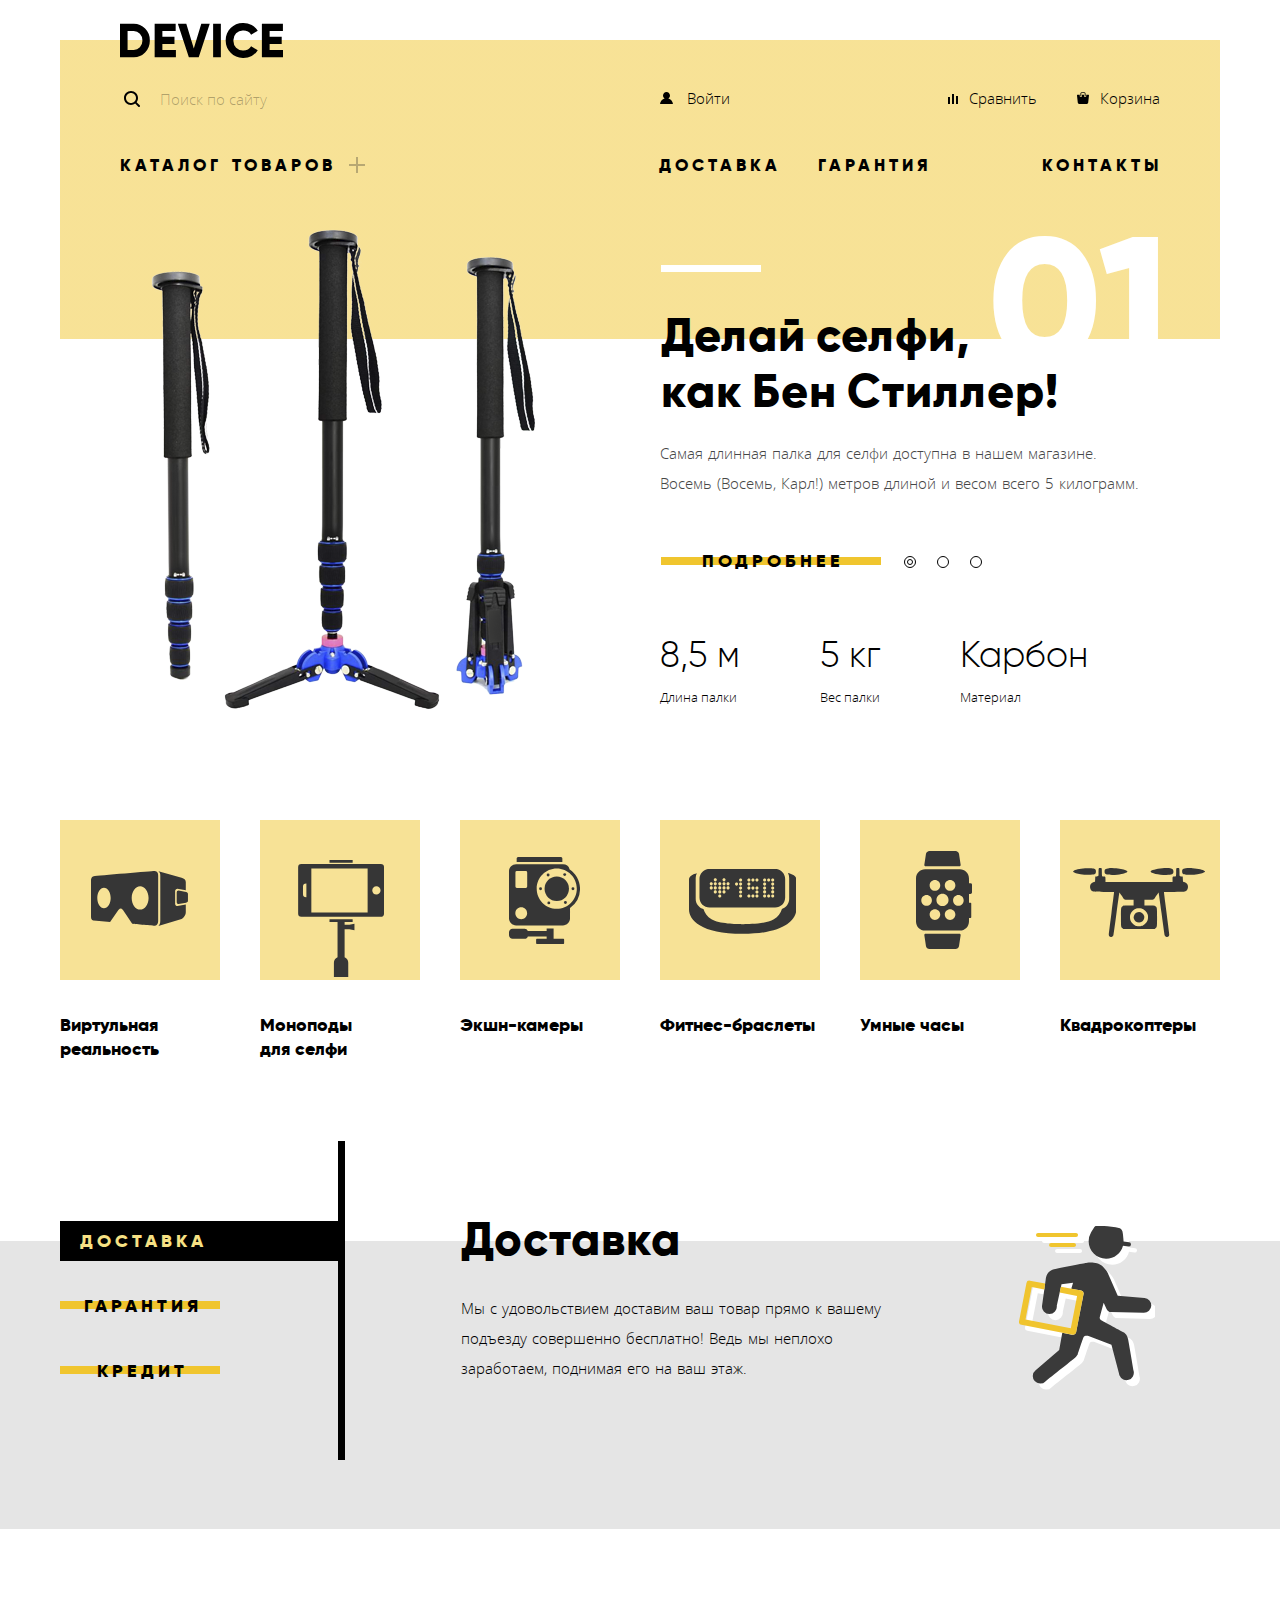
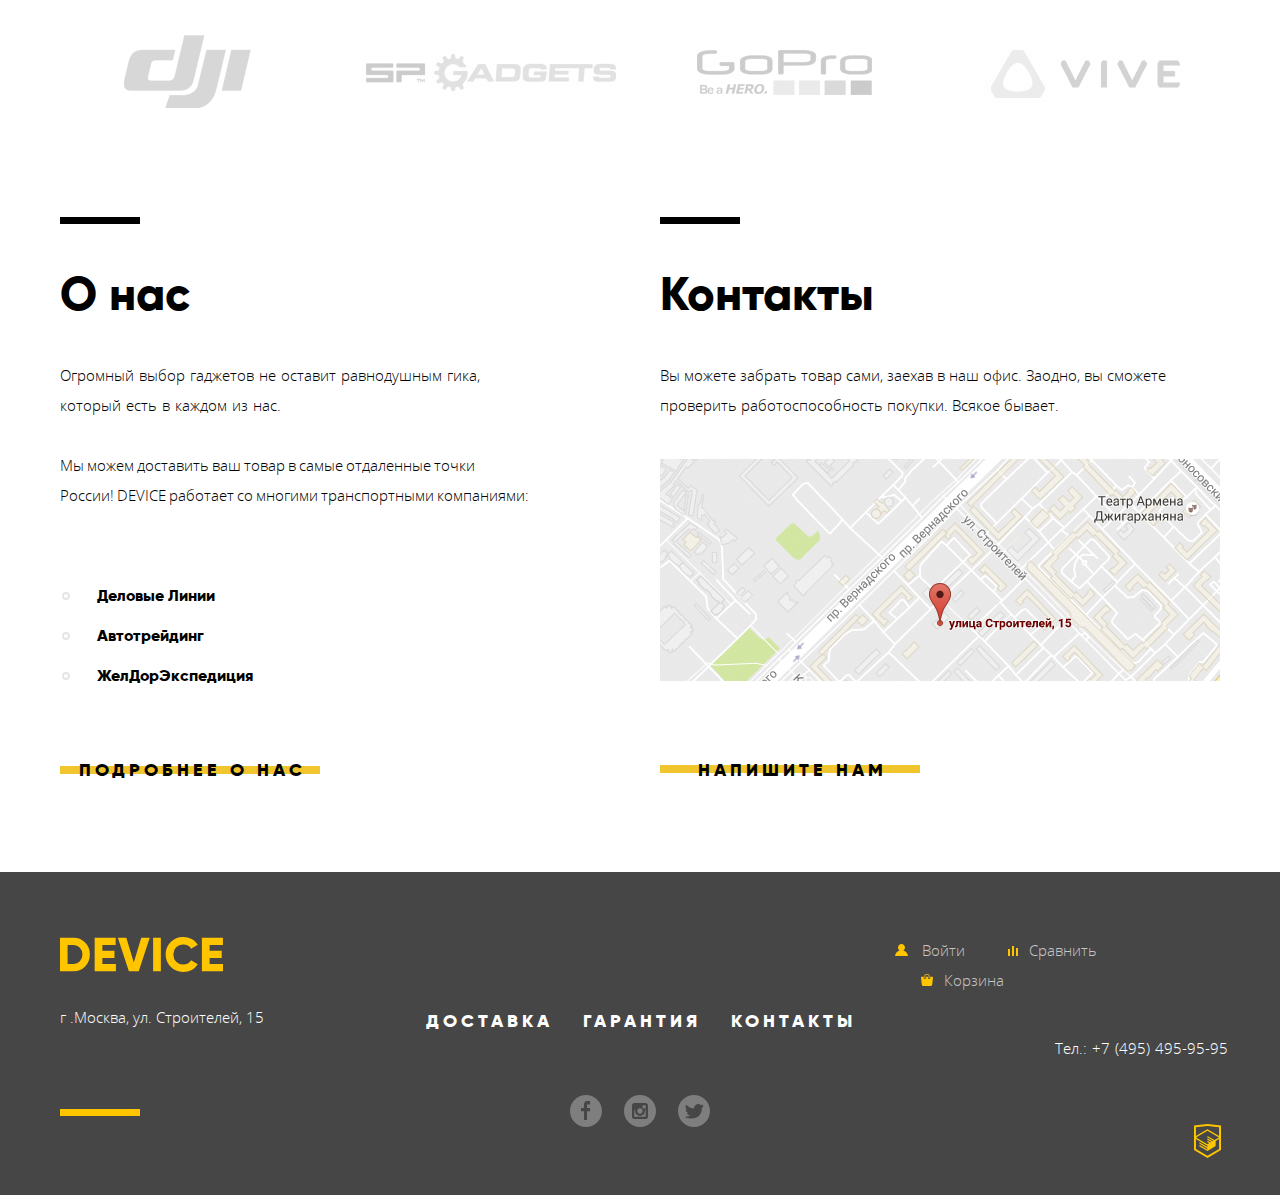
==== commit f079f711: "Переделан основной слайдер, поправка в коде" ====
--- a/index.html
+++ b/index.html
@@ -4,7 +4,7 @@
     <meta charset="utf-8">
     <title>HTML Academy: Девайс</title>
     <link rel = "stylesheet" href = "css/normalize.css">
-    <link rel = "stylesheet" href = "css/min-style.css">
+    <link rel = "stylesheet" href = "css/style.css">
   </head>
   <body>
     <header class = "page-header">
@@ -100,7 +100,7 @@
               </li>
             </ul>
           </nav>
-          <h1 class = visually-hidden>Shop Device</h1>
+          <h1 class = visually-hidden>Магазин Девайс</h1>
         </div>
       </div>
     </header>
@@ -108,116 +108,113 @@
       <div class = "padding-container">
         <section class = "slider">
           <div class = "main-container slider-container">
-            <div class = "container">
-              <h2 class = visually-hidden>Реклама</h2>
-              <article class = "content-article">
-                <h2 class = "visually-hidden">Статья</h2>
-                <div class = "grid-slider">
-                  <div class = "slide-container">
-                    <input class = "visually-hidden" type = "radio" name = "button" id = "control-1" checked>
-                    <input class = "visually-hidden" type = "radio" name = "button" id = "control-2">
-                    <input class = "visually-hidden" type = "radio" name = "button" id = "control-3">
-                    <div class = "slide-images">
-                      <img class = "slide-picture" src = "img/slider-1.png" width = "384" height = "486" alt = "Современная палка селфи">
-                      <img class = "slide-picture" src = "img/slider-2.png" width = "345" height = "485" alt = "Фитнес-браслет для похудения">
-                      <img class = "slide-picture" src = "img/slider-3.png" width = "526" height = "334" alt = "Бесшумный квадрокоптер оснащен лазером">
-                    </div>
-                    <ul class = "slide-list">
-                      <li class = "slide-elem">
-                        <p class = "slider-title">Делай селфи, как Бен Стиллер!</p>
-                        <p class = "slider-text"> Самая длинная палка для селфи доступна в нашем магазине.
-                          Восемь (Восемь, Карл!) метров длиной и весом всего 5 килограмм.
-                        </p>
-                      </li>
-                      <li class = "slide-elem">
-                        <p class = "slider-title">Худеем правильно!</p>
-                        <p class = "slider-text"> Мотивирующие фитнес-браслеты помогут найти в себе силы
-                          не пропускать занятия и соблюдать диету.
-                        </p>
-                      </li>
-                      <li class = "slide-elem">
-                        <p class = "slider-title">Порхает как бабочка, жалит как пчела!</p>
-                        <p class = "slider-text"> Этот обычный, на первый взгляд, квадрокоптер оснащен
-                          мощным лазером, замаскированным под стандартную камеру.
-                        </p>
-                      </li>
-                    </ul>
-                    <a class = "button btn-slider control-button-grid" href = "#">Подробнее</a>
-                    <div class = "control-sliders control-button-grid">
-                      <label class = "slider-controls-item--1" for = "control-1">Первый</label>
-                      <label class = "slider-controls-item--2" for = "control-2">Второй</label>
-                      <label class = "slider-controls-item--3" for = "control-3">Третий</label>
-                    </div>
-                    <ul class = "slide-list-table">
-                      <li class = "slide-elem-table">
-                        <table class = "text-table">
-                          <tr class = "text-value">
-                            <td>8,5 м</td>
-                            <td>5 кг</td>
-                            <td>Карбон</td>
-                          </tr>
-                          <tr class = "text-product">
-                            <td>Длина палки</td>
-                            <td>Вес палки</td>
-                            <td>Материал</td>
-                          </tr>
-                        </table>
-                      </li>
-                      <li class = "slide-elem-table">
-                        <table class = "text-table">
-                          <tr class = "text-value">
-                            <td>48 часов</td>
-                          </tr>
-                          <tr class = "text-product">
-                            <td>Без подзарядки</td>
-                          </tr>
-                        </table>
-                      </li>
-                      <li class = "slide-elem-table">
-                        <table class = "text-table">
-                          <tr class = "text-value">
-                            <td>800 м</td>
-                            <td>50 м</td>
-                          </tr>
-                          <tr class = "text-product">
-                            <td>Дальность полета</td>
-                            <td>Радиус поражения</td>
-                          </tr>
-                        </table>
-                      </li>
-                    </ul>
-                  </div>
+            <h2 class = visually-hidden>Реклама</h2>
+            <input class = "visually-hidden" type = "radio" name = "button" id = "control-1" checked>
+            <input class = "visually-hidden" type = "radio" name = "button" id = "control-2">
+            <input class = "visually-hidden" type = "radio" name = "button" id = "control-3">
+            <div class = "control-sliders">
+              <label class = "slider-controls-item--1" for = "control-1">Первый</label>
+              <label class = "slider-controls-item--2" for = "control-2">Второй</label>
+              <label class = "slider-controls-item--3" for = "control-3">Третий</label>
+            </div>
+            <ul class = "slide-list">
+              <li class = "slide-elem">
+                <div class = " grid-slider">
+                  <img class = "slide-picture" src = "img/slider-1.png" width = "384" height = "486" alt = "Современная палка селфи">
+                  <article class = "slide-info">
+                    <h2 class = "visually-hidden">Статья</h2>
+                    <b class = "slider-title">Делай селфи, как Бен Стиллер!</b>
+                    <p class = "slider-text"> Самая длинная палка для селфи доступна в нашем магазине.
+                      Восемь (Восемь, Карл!) метров длиной и весом всего 5 килограмм.</p>
+                    <a class = "button btn-slider" href = "#">Подробнее</a>
+                    <table class = "text-table">
+                      <tr class = "text-value">
+                        <td>8,5 м</td>
+                        <td>5 кг</td>
+                        <td>Карбон</td>
+                      </tr>
+                      <tr class = "text-product">
+                        <td>Длина палки</td>
+                        <td>Вес палки</td>
+                        <td>Материал</td>
+                      </tr>
+                    </table>
+                  </article>
                 </div>
-              </article>
-            </div>
+              </li>
+              <li class = "slide-elem">
+                <div class = " grid-slider">
+                  <img class = "slide-picture" src = "img/slider-2.png" width = "345" height = "485" alt = "Фитнес-браслет для похудения">
+                  <article class = "slide-info">
+                    <h2 class = "visually-hidden">Статья</h2>
+                    <b class = "slider-title">Худеем правильно!</b>
+                    <p class = "slider-text"> Мотивирующие фитнес-браслеты помогут найти в себе силы
+                      не пропускать занятия и соблюдать диету.
+                    </p>
+                    <a class = "button btn-slider" href = "#">Подробнее</a>
+                    <table class = "text-table">
+                      <tr class = "text-value">
+                        <td>48 часов</td>
+                      </tr>
+                      <tr class = "text-product">
+                        <td>Без подзарядки</td>
+                      </tr>
+                    </table>
+                  </article>
+                </div>
+              </li>
+              <li class = "slide-elem">
+                <div class = " grid-slider">
+                  <img class = "slide-picture" src = "img/slider-3.png" width = "526" height = "334" alt = "Бесшумный квадрокоптер оснащен лазером">
+                  <article class = "slide-info">
+                    <h2 class = "visually-hidden">Статья</h2>
+                    <b class = "slider-title">Порхает как бабочка, жалит как пчела!</b>
+                    <p class = "slider-text"> Этот обычный, на первый взгляд, квадрокоптер оснащен
+                      мощным лазером, замаскированным под стандартную камеру.
+                    </p>
+                    <a class = "button btn-slider" href = "#">Подробнее</a>
+                    <table class = "text-table">
+                      <tr class = "text-value">
+                        <td>800 м</td>
+                        <td>50 м</td>
+                      </tr>
+                      <tr class = "text-product">
+                        <td>Дальность полета</td>
+                        <td>Радиус поражения</td>
+                      </tr>
+                    </table>
+                  </article>
+                </div>
+              </li>
+            </ul>
           </div>
         </section>
         <section class = "gadgets">
           <div class = "main-container">
             <ul class = "list-gadgets">
               <li class = "gadget-elem">
-                <a class= "gadget-active gadget-content" href = "inner.html">Виртульная реальность</a>
-                <h3 class= "gadget-active">Виртульная реальность</h3>
-              </li>
-              <li class = "gadget-elem">
-                <a class= "gadget-active gadget-content" href = "inner.html">Моноподы для селфи</a>
-                <h3 class= "gadget-active">Моноподы для селфи</h3>
-              </li>
-              <li class = "gadget-elem">
-                <a class= "gadget-active gadget-content" href = "inner.html">Экшн-камеры</a>
-                <h3 class= "gadget-active">Экшн-камеры</h3>
-              </li>
-              <li class = "gadget-elem">
-                <a class= "gadget-active gadget-content" href = "inner.html">Фитнес-браслеты</a>
-                <h3 class= "gadget-active">Фитнес-браслеты</h3>
-              </li>
-              <li class = "gadget-elem">
-                <a class= "gadget-active gadget-content" href = "inner.html">Умные часы</a>
-                <h3 class= "gadget-active">Умные часы</h3>
-              </li>
-              <li class = "gadget-elem">
-                <a class = "gadget-active gadget-content" href = "inner.html">Квадрокоптеры</a>
-                <h3 class= "gadget-active">Квадрокоптеры</h3>
+                <a href = "inner.html">Виртульная реальность</a>
+                <h3>Виртульная реальность</h3>
+              </li>
+              <li class = "gadget-elem">
+                <a href = "inner.html">Моноподы для селфи</a>
+                <h3>Моноподы для селфи</h3>
+              </li>
+              <li class = "gadget-elem">
+                <a href = "inner.html">Экшн-камеры</a>
+                <h3>Экшн-камеры</h3>
+              </li>
+              <li class = "gadget-elem">
+                <a href = "inner.html">Фитнес-браслеты</a>
+                <h3>Фитнес-браслеты</h3>
+              </li>
+              <li class = "gadget-elem">
+                <a href = "inner.html">Умные часы</a>
+                <h3>Умные часы</h3>
+              </li>
+              <li class = "gadget-elem">
+                <a href = "inner.html">Квадрокоптеры</a>
+                <h3>Квадрокоптеры</h3>
               </li>
             </ul>
           </div>
@@ -229,7 +226,7 @@
             <div class = "main-container">
               <div class = "grid-second-slider">
                 <h3 class = visually-hidden>Услуги</h3>
-                <article class = "content-services">
+                <div class = "content-services">
                   <input class = "visually-hidden" type = "radio" name = "second-button" id = "delivery" checked>
                   <input class = "visually-hidden" type = "radio" name = "second-button" id = "warranty">
                   <input class = "visually-hidden" type = "radio" name = "second-button" id = "сredit">
@@ -264,7 +261,7 @@
                       </p>
                     </li>
                   </ul>
-                </article>
+                </div>
               </div>
             </div>
           </div>
--- a/css/style.css
+++ b/css/style.css
@@ -0,0 +1,2558 @@
+@font-face {
+  font-family: "Gilroy";
+
+  src: url("../fonts/gilroyextrabold.woff2") format("woff2"),
+       url("../fonts/gilroyextrabold.woff") format("woff");
+
+  font-weight: 800;
+  font-style: normal;
+}
+
+@font-face {
+  font-family: "Gilroy";
+
+  src: url("../fonts/gilroylight.woff2") format("woff2"),
+       url("../fonts/gilroylight.woff") format("woff");
+
+  font-weight: 300;
+  font-style: normal;
+}
+
+@font-face {
+  font-family: "Open Sans";
+
+  src: url("../fonts/opensans.woff2") format("woff2"),
+       url("../fonts/opensans.woff") format("woff");
+
+  font-weight: 400;
+  font-style: normal;
+}
+
+@font-face {
+  font-family: "Open Sans";
+
+  src: url("../fonts/opensanslight.woff2") format("woff2"),
+       url("../fonts/opensanslight.woff") format("woff");
+
+  font-weight: 300;
+  font-style: normal;
+}
+
+*, *::before, *::after {
+  box-sizing: border-box;
+}
+
+body {
+  margin: 0;
+  padding: 0;
+
+  font-family: "Open Sans", "Arial", sans-serif;
+  font-size: 15px;
+  line-height: 30px;
+  color: rgb(0,0,0);
+  font-weight: 300;
+}
+
+a {
+  text-decoration: none;
+}
+
+img {
+  max-width: 100%;
+}
+
+.visually-hidden:not(:focus):not(:active),
+input[type="checkbox"].visually-hidden,
+input[type="radio"].visually-hidden {
+  position: absolute;
+
+  width: 1px;
+  height: 1px;
+  margin: -1px;
+  padding: 0;
+
+  white-space: nowrap;
+  border: 0;
+  -webkit-clip-path: inset(100%);
+          clip-path: inset(100%);
+  clip: rect(0 0 0 0);
+  overflow: hidden;
+}
+
+.button {
+  display: block;
+
+  height: 40px;
+
+  font-family: "Gilroy", "Arial", sans-serif;
+  font-size: 18px;
+  line-height: 24px;
+  color: inherit;
+  font-weight: 800;
+  letter-spacing: 4px;
+  text-align: center;
+  text-transform: uppercase;
+
+  background-color: transparent;
+  background-image: linear-gradient(180deg, transparent 15px,
+     #f0c52e 15px, #f0c52e 23px, transparent 23px);
+  border: none;
+}
+
+.button:hover {
+  background-color: rgb(240, 197, 46);
+}
+
+.button:active {
+  color: rgba(0, 0, 0, 0.3);
+
+  background-color: rgb(240, 197, 46);
+}
+
+.button.disabled,
+.button:disabled {
+  background-color: #000000;
+  opacity: 0.5;
+
+cursor: default;
+}
+
+.container {
+  width: 1040px;
+  margin: 0 auto;
+}
+
+.main-container {
+  width: 1160px;
+  margin: 0 auto;
+}
+
+.padding-container {
+  padding: 0 20px;
+}
+
+/*Шапка*/
+
+.page-header {
+  padding: 0 20px;
+}
+
+.container-header {
+  min-height: 226px;
+
+  background-image: linear-gradient(to bottom, transparent 40px,
+   rgba(240, 197, 46, 0.5) 40px, rgba(240, 197, 46, 0.5));
+}
+
+.main-logo {
+  width: 163px;
+  height: 35px;
+  padding-top: 23px;
+  margin-bottom: 48px;
+}
+
+.link-logo {
+  width: 163px;
+  height: 35px;
+}
+
+.link-logo:hover {
+  opacity: 0.6;
+}
+
+.link-logo:active {
+  opacity: 0.3;
+}
+
+.list-menu,
+.nav-list {
+  margin: 0;
+  padding: 0;
+
+  list-style: none;
+}
+
+.list-menu {
+  display: flex;
+
+  margin-bottom: 33px;
+}
+
+/*Поиск по сайту*/
+
+.focus-search {
+  position: relative;
+}
+
+.focus-search::before {
+  content: "";
+  position: absolute;
+
+  top: 8px;
+  left: 4px;
+  width: 20px;
+  height: 20px;
+
+  background-image: url("../img/icon-search.svg");
+  background-repeat: no-repeat;
+  background-position: 0 0;
+}
+
+.search-cite {
+  width: 351px;
+  height: 34px;
+  padding-left: 40px;
+
+  font: inherit;
+  color: inherit;
+
+  background-color: transparent;
+  border: none;
+  border-bottom: 2px solid transparent;
+
+  cursor: default;
+}
+
+.search-grid {
+  display: inline-block;
+
+  margin-right: -4px;
+
+  vertical-align: top;
+}
+
+.search-cite:focus {
+  width: 351px;
+  height: 34px;
+  padding-left: 40px;
+  padding-right: 36px;
+
+  outline: none;
+  border-bottom: 2px solid rgb(0, 0, 0);
+}
+
+.search-cite::-webkit-input-placeholder {
+  color:rgba(0, 0, 0, 0.3);
+}
+
+.search-cite::-moz-placeholder {
+  color:rgba(0, 0, 0, 0.3);
+}
+
+.search-cite:-ms-input-placeholder {
+  color:rgba(0, 0, 0, 0.3);
+}
+
+.search-cite::-ms-input-placeholder {
+  color:rgba(0, 0, 0, 0.3);
+}
+
+.search-cite::placeholder {
+  color:rgba(0, 0, 0, 0.3);
+}
+
+.search-cite:hover::-webkit-input-placeholder {
+  color:rgba(0, 0, 0, 0.6);
+}
+
+.search-cite:hover::-moz-placeholder {
+  color:rgba(0, 0, 0, 0.6);
+}
+
+.search-cite:hover:-ms-input-placeholder {
+  color:rgba(0, 0, 0, 0.6);
+}
+
+.search-cite:hover::-ms-input-placeholder {
+  color:rgba(0, 0, 0, 0.6);
+}
+
+.search-cite:hover::placeholder {
+  color:rgba(0, 0, 0, 0.6);
+}
+
+.search-cite::-webkit-input-placeholder {
+  color:rgba(0, 0, 0, 0.3);
+}
+
+.search-cite::-moz-placeholder {
+  color:rgba(0, 0, 0, 0.3);
+}
+
+.search-cite:-ms-input-placeholder {
+  color:rgba(0, 0, 0, 0.3);
+}
+
+.search-cite::-ms-input-placeholder {
+  color:rgba(0, 0, 0, 0.3);
+}
+
+.search-cite::placeholder {
+  color:rgba(0, 0, 0, 0.3);
+}
+
+.search-cite:hover::-webkit-input-placeholder {
+  color:rgba(0, 0, 0, 0.6);
+}
+
+.search-cite:hover::-moz-placeholder {
+  color:rgba(0, 0, 0, 0.6);
+}
+
+.search-cite:hover:-ms-input-placeholder {
+  color:rgba(0, 0, 0, 0.6);
+}
+
+.search-cite:hover::-ms-input-placeholder {
+  color:rgba(0, 0, 0, 0.6);
+}
+
+.search-cite:hover::placeholder {
+  color:rgba(0, 0, 0, 0.6);
+}
+
+.search-elem {
+  padding: 7px 20px 6px;
+
+  color: rgb(0, 0, 0);
+
+  background-color: transparent;
+  border: 2px solid rgb(0, 0, 0);
+
+  cursor: default;
+}
+
+.search-elem:hover {
+  color: rgb(255, 255, 255);
+
+  background-color: rgb(0, 0, 0);
+}
+
+.search-elem:active {
+  color: rgba(255, 255, 255, 0.3);
+
+  background-color: rgb(0, 0, 0);
+}
+
+.search-elem {
+  visibility: hidden;
+}
+
+.search-elem:hover,
+.search-elem:active,
+.search-cite:focus + .search-elem {
+  visibility: visible;
+}
+
+.elem-menu svg {
+  margin-right: 10px;
+}
+
+.elem-menu:nth-child(3) svg {
+  margin-right: 7px;
+}
+
+.elem-menu:nth-child(4) svg,
+.elem-menu:nth-child(5) svg {
+  margin-right: 7px;
+}
+
+.elem-menu .login-header {
+  margin-left: 104px;
+
+  word-spacing: 2px;
+}
+
+.login-header svg {
+  margin-right: 8px;
+}
+
+.elem-menu .active-exit {
+  margin-left: 20px;
+}
+
+.elem-menu .inner-compare {
+  margin-left: 65px;
+}
+
+.elem-menu .enter {
+  margin-left: 103px;
+}
+
+.elem-menu .compare {
+  margin-left: 218px;
+}
+
+.elem-menu .cart {
+  margin-left: 40px;
+}
+
+.link {
+  color:inherit;
+}
+
+.active-exit {
+  color: rgba(0, 0, 0, 0.3);
+}
+
+.login-header {
+  color:inherit;
+}
+
+.login-header:hover,
+.link:hover {
+  color: rgba(0, 0, 0, 0.6);
+
+  fill-opacity: 0.6;
+}
+
+.login-header:active,
+.link:active {
+  color: rgba(0, 0, 0, 0.3);
+
+  fill-opacity: 0.3;
+}
+
+/*Навигационное меню*/
+
+.link-menu {
+  font-family: "Gilroy", "Arial", sans-serif;
+  font-size: 17px;
+  line-height: 24px;
+  color: inherit;
+  font-weight: 800;
+  letter-spacing: 4px;
+  word-spacing: 2px;
+  text-transform: uppercase;
+}
+
+.nav-list {
+  display: flex;
+}
+
+.nav-menu .catalog {
+  position: relative;
+
+  white-space: nowrap;
+}
+
+.nav-menu .catalog::after {
+  content: "";
+  position: absolute;
+
+  top: 2px;
+  right: -29px;
+  width: 16px;
+  height: 16px;
+
+  background-image: url("../img/icon-plus.svg");
+  background-repeat: no-repeat;
+  background-position: 0 0;
+  opacity: 0.3;
+}
+
+.nav-menu .delivery {
+  margin-left: 323px;
+}
+
+.nav-menu .Guarantee {
+  margin-left: 37px;
+}
+
+.nav-menu .menu-contacts {
+  margin-left: 110px;
+}
+
+.link-menu:hover {
+  color: rgba(0, 0, 0, 0.6);
+}
+
+.link-menu:active {
+  color: rgba(0, 0, 0, 0.3);
+}
+
+/*Подменю*/
+
+.nav-list .submenu {
+  display: none;
+  position: absolute;
+
+  margin-left: -60px;
+  width: 1160px;
+  min-height: 129px;
+
+  list-style: none;
+
+  background-color: rgb(247, 226, 150);
+  z-index: 2;
+}
+
+.nav-list > li:hover .submenu {
+  display: block;
+}
+
+.submenu-grid > li {
+  display: inline-block;
+
+  margin-top: 30px;
+  margin-bottom: 39px;
+  margin-right: -4px;
+  margin-right: 45px;
+  margin-left: 20px;
+
+  vertical-align: top;
+}
+
+.submenu-grid > li a {
+  color: rgb(0, 0, 0);
+}
+
+.submenu-grid > li a:hover {
+  color: rgba(0, 0, 0, 0.6);
+}
+
+.submenu-grid > li a:active {
+  color: rgba(0, 0, 0, 0.3);
+}
+
+.submenu ul {
+  margin: 0;
+  padding: 0;
+
+  list-style: none;
+}
+
+/*слайдер*/
+
+.slider {
+  position: relative;
+
+  margin-bottom: 74px;
+}
+
+.slider-container {
+  background-image: linear-gradient(to bottom, rgba(240, 197, 46, 0.5),
+   rgba(240, 197, 46, 0.5) 113px, transparent 113px, transparent);
+}
+
+.grid-slider {
+  display: flex;
+
+  min-height: 520px;
+}
+
+.slide-elem img {
+  margin-left: 91px;
+  margin-right: 100px;
+}
+
+.slide-elem:nth-child(2) img {
+  margin-top: 13px;
+  margin-left: 116px;
+  margin-right: 114px;
+}
+
+.slide-elem:nth-child(3) img {
+  margin-top: 66px;
+  margin-left: 32px;
+  margin-right: 17px;
+}
+
+.slide-info {
+  width: 520px;
+  padding-top: 81px;
+  padding-left: 19px;
+}
+
+.slider-title {
+  display: block;
+  position: relative;
+
+  width: 400px;
+  margin: 0;
+  padding: 0;
+  margin-left: 7px;
+  margin-bottom: 19px;
+
+  font-family: "Gilroy", "Arial", sans-serif;
+  letter-spacing: 1px;
+  word-spacing: -3px;
+  font-size: 47px;
+  line-height: 56px;
+  font-weight: 800;
+
+  z-index: 1;
+}
+
+.slide-elem:nth-of-type(3) .slider-title {
+  width: 513px;
+}
+
+.slider-title::before {
+  content: "";
+  position: absolute;
+
+  top: -42px;
+  width: 100px;
+  height: 7px;
+
+  border-top: 7px solid rgb(255, 255, 255);
+}
+
+.slider-title::after {
+  content: "01";
+  position: absolute;
+
+  top: -32px;
+  right: -93px;
+  width: 166px;
+  height: 131px;
+
+  font-family: "Gilroy", "Arial", sans-serif;
+  font-size: 180px;
+  color: rgb(255, 255, 255);
+}
+
+.slide-elem:nth-child(2) .slider-title::after {
+  content: "02";
+  position: absolute;
+
+  top: -32px;
+  right: -71px;
+  width: 166px;
+  height: 131px;
+
+  font-family: "Gilroy", "Arial", sans-serif;
+  font-size: 180px;
+  color: rgb(255, 255, 255);
+}
+
+.slide-elem:nth-child(3) .slider-title::after {
+  content: "03";
+  position: absolute;
+
+  top: -32px;
+  right: 44px;
+  width: 166px;
+  height: 131px;
+
+  font-family: "Gilroy", "Arial", sans-serif;
+  font-size: 180px;
+  color: rgb(255, 255, 255);
+
+  z-index: -1;
+}
+
+.slider-text {
+  width: 480px;
+  margin: 0;
+  padding: 0;
+  margin-left: 6px;
+  margin-bottom: 44px;
+
+  word-spacing: 1px;
+  color: rgb(70, 70, 70);
+}
+
+.slide-elem:nth-of-type(2) .slider-text {
+  padding-right: 40px;
+}
+
+.slide-elem:nth-of-type(3) .slider-text {
+  padding-right: 20px;
+}
+
+.btn-slider {
+  width: 220px;
+  margin-left: 7px;
+  margin-right: 176px;
+  margin-bottom: 48px;
+  padding-top: 7px;
+  padding-left: 3px;
+}
+
+.text-table {
+  margin-left: 5px;
+
+  border-collapse: collapse;
+}
+
+.text-table td {
+padding-bottom: 7px;
+}
+
+.text-table td:nth-child(1) {
+  width: 160px;
+}
+
+.text-table td:nth-child(2) {
+  width: 140px;
+}
+
+.text-table td:nth-child(3) {
+  width: 160px;
+}
+
+.text-value td {
+  font-family: "Gilroy", "Arial", sans-serif;
+  font-size: 36px;
+  line-height: 48px;
+  font-weight: 300;
+}
+
+.text-product td {
+  font-size: 13px;
+  line-height: 20px;
+}
+
+.control-sliders {
+  position: absolute;
+
+  top: 110%;
+  right: 25%;
+  margin-top: -255px;
+  margin-right: -32px;
+}
+
+.control-sliders label {
+  display: inline-block;
+  position: relative;
+
+  width: 12px;
+  height: 12px;
+  margin-top: 3px;
+  margin-right: -4px;
+  margin-right: 17px;
+
+  font-size: 0;
+  vertical-align: middle;
+
+  background-color: transparent;
+  border: 1px solid rgb(0, 0, 0);
+  border-radius: 50%;
+}
+
+.control-sliders label:nth-child(3) {
+  margin-right: 0;
+}
+
+.slide-list {
+  margin: 0;
+  padding: 0;
+
+  list-style: none;
+}
+
+.slide-elem {
+  display: none;
+}
+
+#control-1:checked ~ .slide-list .slide-elem:nth-child(1),
+#control-2:checked ~ .slide-list .slide-elem:nth-child(2),
+#control-3:checked ~ .slide-list .slide-elem:nth-child(3) {
+  display: block;
+}
+
+#control-1:checked ~ .control-sliders .slider-controls-item--1::before,
+#control-2:checked ~ .control-sliders .slider-controls-item--2::before,
+#control-3:checked ~ .control-sliders .slider-controls-item--3::before {
+  content: "";
+  position: absolute;
+
+  top: 2px;
+  left: 2px;
+  width: 6px;
+  height: 6px;
+
+  border: 1px solid rgb(0, 0, 0);
+  border-radius: 50%;
+  z-index: 1;
+}
+
+/*Гаджеты*/
+
+.gadgets {
+  margin-bottom: 80px;
+}
+
+.list-gadgets {
+  display: flex;
+  flex-wrap: wrap;
+
+  margin: 0;
+  padding: 0;
+
+  list-style: none;
+}
+
+.gadget-elem {
+  width: 160px;
+  min-height: 240px;
+  margin-right: 40px;
+}
+
+.gadget-elem:nth-child(6n) {
+  margin-right: 0;
+}
+
+.list-gadgets a {
+  display: block;
+  position: relative;
+
+  width: 160px;
+  height: 160px;
+  margin-bottom: 33px;
+
+  font-size: 0;
+
+  background-color: rgba(240, 197, 46, 0.5);
+}
+
+.gadget-elem a:hover {
+  background-color: rgb(240, 197, 46);
+}
+
+.gadget-elem a:active::before {
+  opacity: 0.3;
+}
+
+.gadget-elem a:active + h3 {
+  color: rgba(0, 0, 0, 0.3);
+}
+
+.gadget-elem a::before {
+  content: "";
+  position: absolute;
+
+  top: 51px;
+  left: 31px;
+  width: 97px;
+  height: 55px;
+
+  background-image: url("../img/popular-1.svg");
+  background-repeat: no-repeat;
+  background-position: 0 0;
+}
+
+.gadget-elem:nth-child(2) a::before {
+  top: 40px;
+  left: 38px;
+  width: 86px;
+  height: 117px;
+
+  background-image: url("../img/popular-2.svg");
+}
+
+.gadget-elem:nth-child(3) a::before {
+  top: 37px;
+  left: 49px;
+  width: 71px;
+  height: 87px;
+
+  background-image: url("../img/popular-3.svg");
+}
+
+.gadget-elem:nth-child(4) a::before {
+  top: 49px;
+  left: 29px;
+  width: 107px;
+  height: 65px;
+
+  background-image: url("../img/popular-4.svg");
+}
+
+.gadget-elem:nth-child(5) a::before {
+  top: 31px;
+  left: 56px;
+  width: 56px;
+  height: 98px;
+
+  background-image: url("../img/popular-5.svg");
+}
+
+.gadget-elem:nth-child(6) a::before {
+  top: 48px;
+  left: 13px;
+  width: 132px;
+  height: 69px;
+
+  background-image: url("../img/popular-6.svg");
+}
+
+.list-gadgets h3 {
+  margin: 0;
+  padding: 0;
+
+  font-family: "Gilroy", "Arial", sans-serif;
+  font-size: 18px;
+  line-height: 24px;
+  font-weight: 800;
+  letter-spacing: 0px;
+}
+
+.gadget-elem:nth-child(2) h3 {
+  width: 100px;
+}
+
+/*Дополнительный слайдер*/
+
+.second-slider {
+  margin-bottom: 94px;
+}
+
+.background-second-slider {
+  min-height: 388px;
+
+  background-image: linear-gradient(180deg, transparent,
+   transparent 100px, rgb(229, 229, 229) 100px, rgb(229, 229, 229) 388px);
+}
+
+.content-services {
+  display: flex;
+}
+
+.list-second-slide {
+  margin: 0;
+  padding: 0;
+
+  list-style: none;
+}
+
+.title-second-slide {
+  position: relative;
+
+  margin: 0;
+  padding: 0;
+  margin-bottom: 30px;
+
+  font-family: "Gilroy", "Arial", sans-serif;
+  font-size: 47px;
+  line-height: 48px;
+  font-weight: 800;
+  letter-spacing: 1px;
+}
+
+.elem-second-slide p {
+  width: 460px;
+  margin: 0;
+  padding: 0;
+  margin-bottom: 40px;
+
+  word-spacing: 1px;
+}
+
+.elem-second-slide:nth-child(2) p {
+  width: 464px;
+}
+
+.elem-second-slide:nth-child(3) p {
+  width: 434px;
+}
+
+.elem-second-slide .title-second-slide::after {
+  content: "";
+  position: absolute;
+
+  top: 11px;
+  right: -234px;
+  width: 136px;
+  height: 164px;
+
+  background-image: url("../img/service-delivery.svg");
+  background-repeat: no-repeat;
+  background-position: 0 0;
+}
+
+.elem-second-slide:nth-of-type(2) .title-second-slide::after {
+  content: "";
+  position: absolute;
+
+  top: -13px;
+  right: -250px;
+  width: 171px;
+  height: 195px;
+
+  background-image: url("../img/service-warranty.svg");
+  background-repeat: no-repeat;
+  background-position: 0 0;
+}
+
+.elem-second-slide:nth-of-type(3) .title-second-slide::after {
+  content: "";
+  position: absolute;
+
+  top: -14px;
+  right: -255px;
+  width: 156px;
+  height: 188px;
+
+  background-image: url("../img/service-credit.svg");
+  background-repeat: no-repeat;
+  background-position: 0 0;
+}
+
+.elem-second-slide {
+  display: none;
+
+  padding-top: 74px;
+}
+
+#delivery:checked ~ .list-second-slide .elem-second-slide:nth-child(1),
+#warranty:checked ~ .list-second-slide .elem-second-slide:nth-child(2),
+#сredit:checked ~ .list-second-slide .elem-second-slide:nth-child(3) {
+  display: block;
+}
+
+.buttons-container {
+  display: flex;
+  flex-direction: column;
+
+  min-height: 319px;
+  padding-top: 80px;
+  margin-right: 116px;
+  margin-bottom: 69px;
+  border-right: 7px solid rgb(0, 0, 0);
+}
+
+.buttons-container .button {
+  width: 160px;
+  margin-right: 118px;
+  margin-bottom: 25px;
+  padding-top: 8px;
+  padding-left: 5px;
+
+  text-align: center;
+}
+
+.buttons-container .button:hover,
+.buttons-container .button:active {
+  color: rgb(0, 0, 0);
+
+  background-color: rgb(240, 197, 46);
+}
+
+#delivery:checked ~ .buttons-container label[for="delivery"],
+#warranty:checked ~ .buttons-container label[for="warranty"],
+#сredit:checked ~ .buttons-container label[for="сredit"] {
+  margin-right: 0;
+  padding-left: 20px;
+  padding-right: 258px;
+
+  color:rgb(247, 225, 132);
+  text-align: center;
+
+  background-image: none;
+  background-color: rgb(0, 0, 0);
+}
+
+#warranty:checked ~ .buttons-container label[for="warranty"] {
+  padding-left: 24px;
+  padding-right: 254px;
+}
+
+#сredit:checked ~ .buttons-container label[for="сredit"] {
+  padding-left: 36px;
+  padding-right: 242px;
+}
+
+/*Логотипы компаний*/
+
+.company {
+  margin-bottom: 94px;
+}
+
+.list-company {
+  display: flex;
+  flex-wrap: wrap;
+
+  margin: 0;
+  padding: 0;
+
+  list-style: none;
+}
+
+.company-elem {
+  width: 260px;
+  min-height: 100px;
+  margin-right: 40px;
+}
+
+.company-elem:nth-child(4n) {
+  margin-right: 0;
+}
+
+.company-elem a {
+  position: relative;
+}
+
+.company-elem a:hover::before {
+  content: "";
+  position: absolute;
+
+  width: 260px;
+  height: 100px;
+
+  background-image: url("../img/logo-dj.png");
+  background-repeat: no-repeat;
+  background-position: 0 0;
+}
+
+.company-elem:nth-child(2) a:hover::before {
+  background-image: url("../img/logo-spgadgets.png");
+}
+
+.company-elem:nth-child(3) a:hover::before {
+  background-image: url("../img/logo-gopro.png");
+}
+
+.company-elem:nth-child(4) a:hover::before {
+  background-image: url("../img/logo-vive.png");
+}
+
+.company-elem a {
+  opacity: 0.2;
+}
+
+.company-elem a:hover {
+  opacity: 1;
+}
+
+/*Контакты*/
+
+.contacts,
+.about-us {
+  width: 560px;
+  padding-top: 44px;
+}
+
+.about-us {
+  margin-right: 40px;
+}
+
+.grid-contacts {
+  display: flex;
+
+  margin-bottom: 81px;
+}
+
+.title-contacts {
+  position: relative;
+
+  margin: 0;
+  padding: 0;
+  margin-bottom: 42px;
+
+  font-family: "Gilroy", "Arial", sans-serif;
+  font-size: 47px;
+  line-height: 48px;
+  font-weight: 800;
+}
+
+.title-contacts::before {
+  content: "";
+  position: absolute;
+
+  top: -53px;
+  width: 80px;
+  height: 7px;
+
+  border-top: 7px solid rgb(0, 0, 0);
+}
+
+.about-us .text-contacts {
+  width: 470px;
+  margin: 0;
+  padding: 0;
+  margin-bottom: 66px;
+
+  word-spacing: -1px;
+}
+
+.about-us .text-contacts:nth-child(2) {
+  width: 450px;
+  margin-bottom: 30px;
+
+  word-spacing: 1px;
+}
+
+.list-contacts {
+  margin: 0;
+  padding: 0;
+  margin-bottom: 55px;
+  padding-left: 37px;
+
+  font-family: "Gilroy", "Arial", sans-serif;
+  font-size: 16px;
+  line-height: 40px;
+  font-weight: 800;
+  list-style: none;
+}
+
+.elem-contacts {
+  position: relative;
+}
+
+.elem-contacts::before {
+  content: "";
+  position: absolute;
+
+  top: 16px;
+  left: -35px;
+  width: 8px;
+  height: 8px;
+
+  border-radius: 50%;
+  border: 2px solid rgb(229, 229, 229);
+}
+
+.btn-about-us {
+  width: 260px;
+  padding-top: 7px;
+  padding-left: 5px;
+}
+
+.contacts .text-contacts {
+  margin-bottom: 39px;
+}
+
+.map {
+  margin: 0;
+  padding: 0;
+  margin-bottom: 69px;
+}
+
+.map-image {
+  vertical-align: bottom;
+}
+
+.btn-contacts {
+  width: 260px;
+  padding-left: 11px;
+}
+
+/*каталог*/
+
+.title-show {
+  margin: 0;
+  padding: 0;
+  margin-top: 38px;
+  margin-bottom: 19px;
+
+  font-family: "Gilroy", "Arial", sans-serif;
+  font-size: 47px;
+  line-height: 48px;
+  font-weight: 800;
+  word-spacing: 4px;
+}
+
+.filter-catalog-grid {
+  display: flex;
+}
+
+.list-show {
+  display: flex;
+
+  margin: 0;
+  padding: 0;
+  margin-bottom: 44px;
+
+  list-style: none;
+}
+
+.elem-show {
+  margin-right: 40px;
+
+  letter-spacing: -1px;
+  word-spacing: 7px;
+}
+
+.pictures-arrows {
+  position: relative;
+}
+
+.pictures-arrows::after {
+  content: "";
+  position: absolute;
+
+  top: 13px;
+  left: 69px;
+  width: 6px;
+  height: 9px;
+
+  background-image: url("../img/nav-arrow.svg");
+  background-repeat: no-repeat;
+  background-position: 0 0;
+}
+
+.pictures-arrows:nth-child(2)::after {
+  left: 130px;
+}
+
+.link-active-show {
+  color: rgba(0, 0, 0, 0.3);
+}
+
+.link-show {
+  color: rgba(0, 0, 0, 0.3);
+}
+
+.link-show:hover {
+  color: rgba(0, 0, 0, 0.6);
+}
+
+.link-show:active {
+  color: rgba(0, 0, 0, 0.1);
+}
+
+.list-catalog {
+  display: flex;
+  flex-wrap: wrap;
+
+  width: 760px;
+  margin: 0;
+  padding: 0;
+  margin-top: 69px;
+
+  list-style: none;
+}
+
+.list-catalog .catalog-elem {
+  position: relative;
+
+  width: 360px;
+  min-height: 495px;
+  margin-bottom: 11px;
+}
+
+.catalog-elem .check {
+  visibility: hidden;
+  position: absolute;
+
+  top: 29px;
+  right: 27px;
+  width: 60px;
+  height: 60px;
+  padding-top: 16px;
+
+  font-family: "Gilroy", "Arial", sans-serif;
+  font-size: 14px;
+  line-height: 24px;
+  font-weight: 800;
+  text-transform: uppercase;
+  text-align: center;
+  color: rgba(0, 0, 0, 0.2);
+
+  border: 2px solid rgba(0, 0, 0, 0.1);
+  border-radius: 50%;
+}
+
+.catalog-elem:nth-child(4) .check {
+  visibility: visible;
+}
+
+.list-catalog .catalog-elem:nth-child(2n) {
+  margin-left: 40px;
+  margin-right: 0;
+}
+
+.list-catalog .catalog-elem:nth-last-child(1),
+.list-catalog .catalog-elem:nth-last-child(2) {
+  margin-bottom: 0;
+}
+
+.catalog-elem img {
+  margin-bottom: 23px;
+}
+
+.product-card {
+  position: absolute;
+
+  top: 0px;
+  width: 360px;
+  min-height: 379px;
+  padding-top: 169px;
+
+  text-align: center;
+
+  background-color: rgba(238, 238, 238, 0);
+  opacity: 0;
+
+  cursor: pointer;
+  z-index: 1;
+}
+
+.product-card:hover {
+  background-color: rgba(238, 238, 238, 0.7);
+  opacity: 1;
+}
+
+.btn-product-card {
+  width: 200px;
+  padding-top: 7px;
+  margin-left: 80px;
+  margin-bottom: 9px;
+}
+
+.product-card .compare-product-card {
+  font-family: "Open Sans", "Arial", sans-serif;
+  font-size: 13px;
+  line-height: 36px;
+  color: rgba(0, 0, 0, 0.5);
+  font-weight: 300;
+}
+
+.product-card .compare-product-card:hover {
+  color: rgb(0, 0, 0);
+}
+
+.product-card .compare-product-card:active {
+  color: rgba(0, 0, 0, 0.2);
+}
+
+.card {
+  display: flex;
+  justify-content: space-between;
+}
+
+.title-card {
+  display: flex;
+  flex-wrap: wrap;
+}
+
+.text-card {
+  display: flex;
+  flex-wrap: wrap;
+  justify-content: flex-end;
+
+  width: 78px;
+}
+
+.main-catalog a {
+  font-family: "Gilroy", "Arial", sans-serif;
+  font-size: 18px;
+  line-height: 24px;
+  color: inherit;
+  font-weight: 800;
+  word-spacing: 3px;
+}
+
+.catalog-elem h3 {
+  margin: 0;
+  padding: 0;
+}
+
+.catalog-elem:nth-child(2) h3 {
+  width: 180px;
+}
+
+.catalog-elem:nth-child(4) h3 {
+  width: 230px;
+}
+
+.main-catalog span {
+  font-family: "Gilroy", "Arial", sans-serif;
+  font-size: 16px;
+  line-height: 24px;
+  color: rgb(70, 70, 70);
+  font-weight: 300;
+}
+
+/*Пагинация*/
+
+.pagination {
+  margin-bottom: 77px;
+  background-color: rgba(0, 0, 0, 0.08);
+}
+
+.list-pagination {
+  display: flex;
+  justify-content: space-between;
+
+  min-height: 70px;
+  margin: 0;
+  padding: 0;
+  padding-top: 20px;
+
+  list-style: none;
+}
+
+.number-submenu {
+  display: flex;
+
+  margin: 0;
+  padding: 0;
+  padding-top: 2px;
+  padding-left: 10px;
+
+  list-style: none;
+}
+
+.number-submenu  li{
+  margin-right: 32px;
+}
+
+.number-submenu  li:last-child {
+  margin-right: 0;
+}
+
+.pagination-elem a {
+  font-family: "Gilroy", "Arial", sans-serif;
+  font-size: 16px;
+  line-height: 24px;
+  color: rgba(0, 0, 0, 0.3);
+  font-weight: 800;
+  text-transform: uppercase;
+}
+
+.pagination-elem a:hover {
+  color: rgba(0, 0, 0, 0.6);
+}
+
+.pagination-elem a:active {
+  color: rgb(0, 0, 0);
+}
+
+.current-active a,
+.current-active a:hover,
+.current-active a:active {
+  font-family: "Gilroy", "Arial", sans-serif;
+  font-size: 16px;
+  line-height: 24px;
+  color: rgb(0, 0, 0);
+  font-weight: 800;
+}
+
+.list-pagination .pagination-back,
+.list-pagination .pagination-forward {
+  width: 126px;
+  padding: 25px 30px 25px 30px;
+
+  font-family: "Gilroy", "Arial", sans-serif;
+  font-size: 16px;
+  line-height: 24px;
+  color: rgb(0, 0, 0);
+  font-weight: 800;
+  text-align: center;
+  letter-spacing: 3px;
+}
+
+.list-pagination .pagination-back:hover,
+.list-pagination .pagination-forward:hover {
+  color: rgb(0, 0, 0);
+
+  background-color: rgb(217, 217, 217);
+}
+
+.list-pagination .pagination-back:active,
+.list-pagination .pagination-forward:active {
+  color: rgba(0, 0, 0, 0.3);
+
+  background-color: rgb(217, 217, 217);
+}
+
+/*фильтр и сортировка*/
+
+.filter-sort-grid {
+  display: flex;
+}
+
+.filter-sort-catalog {
+  background-image: linear-gradient(to right,rgb(219, 219, 219),
+   rgb(219, 219, 219) 25%, rgb(235, 235, 235) 25%, rgb(235, 235, 235));
+}
+
+.filter-sort-grid .sort-container:first-child {
+  width: 328px;
+  min-height: 70px;
+  padding-top: 23px;
+  padding-left: 60px;
+
+  background-color: rgb(219, 219, 219);
+}
+
+.filter-sort-grid .sort-container:nth-child(2) {
+  display: flex;
+  align-items: center;
+
+  width: 832px;
+  min-height: 70px;
+}
+
+.title-sort,
+.title-filter {
+  margin: 0;
+  padding: 0;
+
+  font-family: "Gilroy", "Arial", sans-serif;
+  font-size: 16px;
+  line-height: 24px;
+  color: inherit;
+  font-weight: 800;
+  letter-spacing: 4px;
+  text-transform: uppercase;
+}
+
+.arrows,
+.sort-list {
+  display: flex;
+  flex-wrap: wrap;
+
+  margin: 0;
+  padding: 0;
+  padding-top: 1px;
+
+  list-style: none;
+}
+
+.sort-list {
+  align-self: flex-start;
+
+  padding-top: 18px;
+}
+
+.sort-elem a,
+.sort-activ a {
+  color: rgba(0, 0, 0, 0.3);
+  font-size: 14px;
+  line-height: 18px;
+  font-weight: 400;
+}
+
+.sort-elem a:hover {
+  color: rgba(0, 0, 0, 0.6);
+}
+
+.sort-elem a:active {
+  color: rgb(0, 0, 0);
+}
+
+.sort-activ a,
+.sort-activ a:hover,
+.sort-activ a:active {
+  color: rgb(0, 0, 0);
+}
+
+.sort-elem a {
+  margin-right: 28px;
+}
+
+.sort-elem:nth-child(2) a {
+  margin-right: 31px;
+}
+
+.sort-elem:nth-child(3) a {
+  margin-right: 0;
+}
+
+.title-sort {
+  margin-left: 71px;
+  margin-right: 48px;
+}
+
+.arrows {
+  display: flex;
+  flex-wrap: nowrap;
+
+  padding-top: 25px;
+  margin-left: 231px;
+}
+
+.arrows-elem {
+  width: 10px;
+  margin-right: 20px;
+}
+
+.arrows-elem:nth-child(2) {
+  margin-right: 0;
+}
+
+.arrows-elem.arrows-up a,
+.arrows-elem.arrows-down a {
+  position: relative;
+
+  font-size: 0;
+}
+
+.arrows-up a::before {
+  content: "";
+  position: absolute;
+
+  width: 10px;
+  height: 11px;
+
+  background-image: url("../img/icon-up-arrow.svg");
+  background-repeat: no-repeat;
+  background-position: 0 0;
+}
+
+.arrows-down a::before {
+  content: "";
+  position: absolute;
+
+  width: 10px;
+  height: 11px;
+
+  background-image: url("../img/icon-down-arrow.svg");
+  background-repeat: no-repeat;
+  background-position: 0 0;
+}
+
+.arrows-up a::before {
+  opacity: 0.2;
+}
+
+.arrows-up a:hover::before {
+  opacity: 0.4;
+}
+
+.arrows-down a::before,
+.arrows-up a:active::before {
+  opacity: 1;
+}
+
+/*Сложный фильтр*/
+
+.min-price,
+.max-price {
+  background-color: transparent;
+  border: none;
+}
+
+.price-controls {
+  display: flex;
+}
+
+.price-controls .price {
+  margin-right: 12px;
+}
+
+.price {
+  width: 60px;
+  height: 25px;
+}
+
+.price-controls input[type = "number"]::-webkit-input-placeholder {
+  font-family: "Gilroy", "Arial", sans-serif;
+  font-size: 14px;
+  line-height: 24px;
+  color: rgba(0, 0, 0, 0.2);
+  font-weight: 300;
+}
+
+.price-controls input[type = "number"]::-moz-placeholder {
+  font-family: "Gilroy", "Arial", sans-serif;
+  font-size: 14px;
+  line-height: 24px;
+  color: rgba(0, 0, 0, 0.2);
+  font-weight: 300;
+}
+
+.price-controls input[type = "number"]:-ms-input-placeholder {
+  font-family: "Gilroy", "Arial", sans-serif;
+  font-size: 14px;
+  line-height: 24px;
+  color: rgba(0, 0, 0, 0.2);
+  font-weight: 300;
+}
+
+.price-controls input[type = "number"]::-ms-input-placeholder {
+  font-family: "Gilroy", "Arial", sans-serif;
+  font-size: 14px;
+  line-height: 24px;
+  color: rgba(0, 0, 0, 0.2);
+  font-weight: 300;
+}
+
+.price-controls input[type = "number"]::placeholder,
+.price-controls label {
+  font-family: "Gilroy", "Arial", sans-serif;
+  font-size: 14px;
+  line-height: 24px;
+  color: rgba(0, 0, 0, 0.2);
+  font-weight: 300;
+}
+
+.range-controls {
+  position: relative;
+
+  margin-top: 34px;
+  margin-bottom: 10px;
+}
+
+.range-controls .scale {
+  height: 2px;
+
+  background-color: rgb(219, 219, 219);
+}
+
+.range-controls .bar {
+  width: 53%;
+  height: 2px;
+
+  background-color: rgb(145, 201, 47);
+}
+
+.toggle {
+  position: absolute;
+
+  top: -9px;
+  width: 20px;
+  height: 20px;
+
+  background-color: rgb(171, 171, 171);
+  border: 8px solid rgb(255, 255, 255);
+  border-radius: 50%;
+  box-shadow: 0 2px 1px 0 rgba(0, 1, 1, 0.2);
+
+  cursor: pointer;
+}
+
+.min-toggle {
+  left: -3%;
+}
+
+.max-toggle {
+  left: 53%;
+}
+
+.toggle:hover {
+  width: 22px;
+  height: 22px;
+
+  box-shadow: 0 3px 1px 0 rgba(0, 1, 1, 0.2);
+}
+
+/*Фильтр*/
+
+.filter-catalog-background {
+  background-image: linear-gradient(to right, rgb(239, 239, 239),
+   rgb(239, 239, 239) 25%, transparent 25%, transparent );
+}
+
+.filter {
+  flex-shrink: 0;
+
+  width: 328px;
+  margin-right: 72px;
+
+  background-color: rgb(239, 239, 239);
+}
+
+.filter fieldset {
+  width: 201px;
+  margin: 0;
+  padding: 0;
+  margin-left: 60px;
+  margin-top: 69px;
+
+  border: none;
+}
+
+.filter fieldset:nth-child(2) {
+  margin-top: 33px;
+}
+
+.filter fieldset:nth-child(3) {
+  margin-top: 32px;
+}
+
+.filter legend {
+  display: block;
+
+  width: 100%;
+  padding-top: 10px;
+
+  font-family: "Gilroy", "Arial", sans-serif;
+  font-size: 18px;
+  line-height: 24px;
+  color: inherit;
+  font-weight: 800;
+
+  border-top: 2px solid rgb(0, 0, 0);
+}
+
+.filter ul {
+  margin: 0;
+  padding: 0;
+  margin-top: 17px;
+  padding-left: 38px;
+
+  font-size: 14px;
+  line-height: 40px;
+  list-style: none;
+}
+
+.filter-input-checkbox:checked + label {
+  position: relative;
+}
+
+.filter-input-checkbox:checked + label::before {
+  content: "";
+  position: absolute;
+
+  width: 27px;
+  height: 23px;
+
+  background-image: url("../img/icon-checkbox-on.svg");
+  background-repeat: no-repeat;
+  background-position: 0 0;
+}
+
+.filter-input-checkbox + label {
+  position: relative;
+}
+
+.filter-input-checkbox + label::before {
+  content: "";
+  position: absolute;
+
+  top: -1px;
+  left: -40px;
+  width: 23px;
+  height: 23px;
+
+  background-image: url("../img/icon-checkbox-off.svg");
+  background-repeat: no-repeat;
+  background-position: 0 0;
+}
+
+.filter-input-radio + label {
+  position: relative;
+}
+
+.filter-input-radio + label::before {
+  content: "";
+  position: absolute;
+
+  top: -4px;
+  left: -40px;
+  width: 25px;
+  height: 25px;
+
+  border: 4px solid rgb(0, 0, 0);
+  border-radius: 50%;
+}
+
+.filter-input-radio:checked + label {
+  position: relative;
+}
+
+.filter-input-radio:checked + label::after {
+  content: "";
+  position: absolute;
+
+  top: 0px;
+  left: -36px;
+  width: 17px;
+  height: 17px;
+
+  background-color: rgb(0, 0, 0);
+  border: 4px solid rgb(239, 239, 239);
+  border-radius: 50%;
+}
+
+.filter-input-radio:checked + label:hover::after,
+.filter-input-radio + label:hover::before,
+.filter-input-checkbox + label:hover::before {
+  opacity: 0.6;
+}
+
+.filter-input-radio:disabled + label::after,
+.filter-input-radio:disabled + label::before,
+.filter-input-checkbox:disabled + label::before {
+  opacity: 0.25;
+}
+
+.filter-input:disabled + label {
+  color: rgba(0, 0, 0, 0.25);
+}
+
+.filter-button {
+  width: 200px;
+  margin-top: 32px;
+  margin-left: 59px;
+}
+
+/*Подвал*/
+
+.page-footer {
+  padding: 0 20px;
+  min-height: 323px;
+
+  background-color: rgb(70, 70, 70);
+}
+
+.grid-footer {
+  display: flex;
+}
+
+.elem-container {
+  width: 340px;
+}
+
+.elem-container:nth-child(1) {
+  padding-top: 65px;
+}
+
+.elem-container:nth-child(3) {
+  margin-right: 0;
+}
+
+.Services-social-container {
+  width: 480px;
+}
+
+/*Логотип подвала*/
+
+.logo-footer use {
+  fill:rgb(255, 198, 0);
+}
+
+.logo-device {
+  font-size: 0;
+}
+
+.logo-device:hover {
+  fill-opacity: 0.6;
+}
+
+.logo-device:active {
+  fill-opacity: 0.3;
+}
+
+.address,
+.telefon-elem {
+  color: rgb(255, 255, 255);
+}
+
+.elem-container .main-logo {
+  margin-bottom: 15px;
+}
+
+.elem-container .address {
+  position: relative;
+
+  margin: 0;
+  padding: 0;
+  margin-top: 15px;
+}
+
+.elem-container .address::before {
+  content: "";
+  position: absolute;
+
+  top: 107px;
+  left: 0;
+  width: 80px;
+  height: 7px;
+
+  border-top: 7px solid rgb(255, 198, 0);
+}
+
+/*Навигационное меню подвала*/
+
+.second-list,
+.social-list,
+.list-footer {
+  margin: 0;
+  padding: 0;
+
+  list-style: none;
+}
+
+.elem-footer a {
+  font-family: "Gilroy", "Arial", sans-serif;
+  font-size: 18px;
+  line-height: 24px;
+  color: rgb(255, 255, 255);
+  font-weight: 800;
+  letter-spacing: 4px;
+  text-transform: uppercase;
+}
+
+.elem-footer a:hover {
+  color: rgba(255, 255, 255, 0.6);
+}
+
+.elem-footer a:active {
+  color: rgba(255, 255, 255, 0.3);
+}
+
+.list-footer {
+  display: flex;
+  flex-wrap: wrap;
+
+  padding-left: 26px;
+  padding-top: 134px;
+  margin-bottom: 59px;
+}
+
+.elem-footer {
+  margin-right: 30px;
+}
+
+.elem-footer:nth-child(3n) {
+  margin-right: 0;
+}
+
+/*Социальные сети*/
+
+.social-list {
+  display: flex;
+  flex-wrap: wrap;
+
+  padding-left: 170px;
+}
+
+.social-elem {
+  margin-right: 22px;
+  margin-bottom: 22px;
+}
+
+.social-elem:nth-child(3n) {
+  margin-right: 0;
+}
+
+.social-facebook,
+.social-instagram,
+.social-twitter {
+  fill: rgb(255, 255, 255);
+  opacity: 0.3;
+}
+
+.social-facebook:hover,
+.social-instagram:hover,
+.social-twitter:hover {
+  opacity: 0.6;
+}
+
+.social-facebook:active,
+.social-instagram:active,
+.social-twitter:active {
+  opacity: 0.1;
+}
+
+/*Дополнительное меню*/
+
+.second-list {
+  display: flex;
+  flex-wrap: wrap;
+  position: relative;
+
+  padding-top: 63px;
+  padding-left: 0;
+  margin-bottom: 38px;
+}
+
+.second-active-elem {
+  position: absolute;
+
+  top: 63px;
+  left: -137px;
+
+  z-index: 1;
+}
+
+.second-active-elem svg {
+  margin-right: 7px;
+}
+
+.second-elem {
+  position: relative;
+
+  margin-right: 0;
+}
+
+.second-elem:nth-child(3n) a {
+  margin-right: 0;
+}
+
+.second-elem .second-enter {
+  margin-left: 15px;
+}
+
+.second-elem .second-compare {
+  margin-left: 43px;
+}
+
+.second-elem .second-cart {
+  margin-left: 41px;
+}
+
+.second-elem svg {
+  margin-right: 10px;
+}
+
+.second-elem:nth-child(2) svg {
+  margin-right: 7px;
+}
+
+.second-elem:nth-child(3) svg,
+.second-elem:nth-child(4) svg {
+  margin-right: 7px;
+}
+
+.second-enter-active {
+  margin-left: 40px;
+}
+
+.second-login-active {
+  color: rgba(255, 255, 255, 0.7);
+  word-spacing: 2px;
+}
+
+.second-enter {
+  color: rgba(255, 255, 255, 0.7);
+
+  fill: rgb(255, 198, 0);
+}
+
+.second-login-active {
+  fill: rgb(255, 198, 0);
+}
+
+.second-login-active:hover,
+.second-enter:hover {
+  color: rgb(255, 255, 255);
+
+  fill-opacity: 0.6;
+}
+
+.second-login-active:active,
+.second-enter:active {
+  color: rgba(255, 255, 255, 0.3);
+
+  fill-opacity: 0.3;
+}
+
+.second-enter-active {
+  color: rgba(255, 255, 255, 0.3);
+}
+
+.telefon {
+  margin-left: 175px;
+  margin-bottom: 61px;
+
+  word-spacing: 1px;
+  white-space: nowrap;
+}
+
+.logo-htmlacademy {
+  margin-left: 314px;
+}
+
+.htmlacademy-image {
+  position: relative;
+
+  font-size: 0;
+}
+
+.htmlacademy-image::before {
+  content: "";
+  position: absolute;
+
+  width: 27px;
+  height: 35px;
+
+  background-image: url("../img/logo-html.svg");
+  background-repeat: no-repeat;
+  background-position: 0 0;
+}
+
+.htmlacademy-image:hover::before {
+  opacity: 0.6;
+}
+
+.htmlacademy-image:active::before {
+  opacity: 0.3;
+}
+
+/*Модальное окно*/
+
+@-webkit-keyframes bounce {
+  0% {
+    -webkit-transform: translateY(-2000px);
+            transform: translateY(-2000px);
+  }
+
+  70% {
+    -webkit-transform: translateY(30px);
+            transform: translateY(30px);
+  }
+
+  90% {
+    -webkit-transform: translateY(-10px);
+            transform: translateY(-10px);
+  }
+
+  100% {
+    -webkit-transform: translateY(0);
+            transform: translateY(0);
+  }
+}
+
+@keyframes bounce {
+  0% {
+    -webkit-transform: translateY(-2000px);
+            transform: translateY(-2000px);
+  }
+
+  70% {
+    -webkit-transform: translateY(30px);
+            transform: translateY(30px);
+  }
+
+  90% {
+    -webkit-transform: translateY(-10px);
+            transform: translateY(-10px);
+  }
+
+  100% {
+    -webkit-transform: translateY(0);
+            transform: translateY(0);
+  }
+}
+
+@-webkit-keyframes shake {
+  0%,
+  100% {
+    -webkit-transform: translateX(0);
+            transform: translateX(0);
+  }
+
+  10%,
+  30%,
+  50%,
+  70%,
+  90% {
+    -webkit-transform: translateX(-10px);
+            transform: translateX(-10px);
+  }
+
+  20%,
+  40%,
+  60%,
+  80% {
+    -webkit-transform: translateX(10px);
+            transform: translateX(10px);
+  }
+}
+
+@keyframes shake {
+  0%,
+  100% {
+    -webkit-transform: translateX(0);
+            transform: translateX(0);
+  }
+
+  10%,
+  30%,
+  50%,
+  70%,
+  90% {
+    -webkit-transform: translateX(-10px);
+            transform: translateX(-10px);
+  }
+
+  20%,
+  40%,
+  60%,
+  80% {
+    -webkit-transform: translateX(10px);
+            transform: translateX(10px);
+  }
+}
+
+.modal {
+  display: none;
+  position: fixed;
+
+  background-color: rgb(255, 255, 255);
+  box-shadow: 0 10px 100px 20px rgba(0, 0, 0, 0.2);
+
+  z-index: 20;
+}
+
+.modal-show {
+  display: block;
+
+  -webkit-animation: bounce 0.6s;
+          animation: bounce 0.6s;
+}
+
+.modal-error {
+  -webkit-animation: shake 0.6s;
+          animation: shake 0.6s;
+}
+
+.modal-login {
+  top: 50%;
+  left: 50%;
+  width: 960px;
+  min-height: 533px;
+  margin-top: -280px;
+  margin-left: -480px;
+  padding: 78px 100px 94px;
+}
+
+.modal-login form {
+  display: flex;
+  flex-wrap: wrap;
+}
+
+.modal-login p {
+  display: flex;
+  flex-direction: column;
+
+  margin: 0;
+  padding: 0;
+}
+
+.modal-login label {
+  margin-bottom: 10px;
+
+  font-family: "Gilroy", "Arial", sans-serif;
+  font-size: 18px;
+  line-height: 24px;
+  font-weight: 800;
+}
+
+.modal-login input[type = "text"],
+.modal-login input[type = "email"] {
+  width: 360px;
+  height: 50px;
+  margin-bottom: 33px;
+
+  padding-left: 20px;
+
+  font: inherit;
+  color: inherit;
+
+  background-color: rgba(229, 229, 229, 0.5);
+  border: none;
+}
+
+.modal-login input[type = "text"] {
+  margin-right: 40px;
+}
+
+.modal-form-textarea textarea {
+  width: 760px;
+  min-height: 156px;
+  margin-bottom: 41px;
+  padding-top: 15px;
+  padding-left: 20px;
+
+  font: inherit;
+  color: inherit;
+
+  background-color: rgba(229, 229, 229, 0.5);
+  border: none;
+}
+
+.modal-login input::-webkit-input-placeholder,
+.modal-form-textarea textarea::-webkit-input-placeholder {
+  font-size: 14px;
+  line-height: 18px;
+  color: rgba(70, 70, 70, 0.4);
+}
+
+.modal-login input::-moz-placeholder,
+.modal-form-textarea textarea::-moz-placeholder {
+  font-size: 14px;
+  line-height: 18px;
+  color: rgba(70, 70, 70, 0.4);
+}
+
+.modal-login input:-ms-input-placeholder,
+.modal-form-textarea textarea:-ms-input-placeholder {
+  font-size: 14px;
+  line-height: 18px;
+  color: rgba(70, 70, 70, 0.4);
+}
+
+.modal-login input::-ms-input-placeholder,
+.modal-form-textarea textarea::-ms-input-placeholder {
+  font-size: 14px;
+  line-height: 18px;
+  color: rgba(70, 70, 70, 0.4);
+}
+
+.modal-login input::placeholder,
+.modal-form-textarea textarea::placeholder {
+  font-size: 14px;
+  line-height: 18px;
+  color: rgba(70, 70, 70, 0.4);
+}
+
+.modal-login input[type = "text"]:hover,
+.modal-login input[type = "email"]:hover,
+.modal-form-textarea textarea:hover {
+  background-color: rgba(230, 230, 230, 0.8);
+}
+
+.modal-login input[type = "text"]:focus,
+.modal-login input[type = "email"]:focus,
+.modal-form-textarea textarea:focus {
+  background-color: rgba(255, 255, 255, 0.5);
+  border: 3px solid rgb(247, 226, 150);
+}
+
+.btn-size {
+  width: 200px;
+}
+
+.close-modal {
+  position: absolute;
+
+  top: 22px;
+  right: 22px;
+  width: 55px;
+  height: 55px;
+
+  font-size: 0;
+
+  background-image: url("../img/modal-close.svg");
+  background-repeat: no-repeat;
+  background-position: 0 0;
+  background-color: transparent;
+  border: none;
+  opacity: 0.5;
+
+  cursor: pointer;
+  z-index: 21;
+}
+
+.close-modal:hover {
+  opacity: 1;
+}
+
+.close-modal:active {
+  opacity: 0.3;
+}
+
+.modal-map {
+  top: 50%;
+  left: 50%;
+  width: 960px;
+  height: 559px;
+  margin-top: -280px;
+  margin-left: -480px;
+
+  background-color: rgb(233, 233, 233);
+}
+
+.modal-map iframe {
+  position: relative;
+
+  z-index: 2;
+}
+
+.modal-map img {
+  position: absolute;
+
+  top: 0;
+  left: 0;
+
+  z-index: 1;
+}
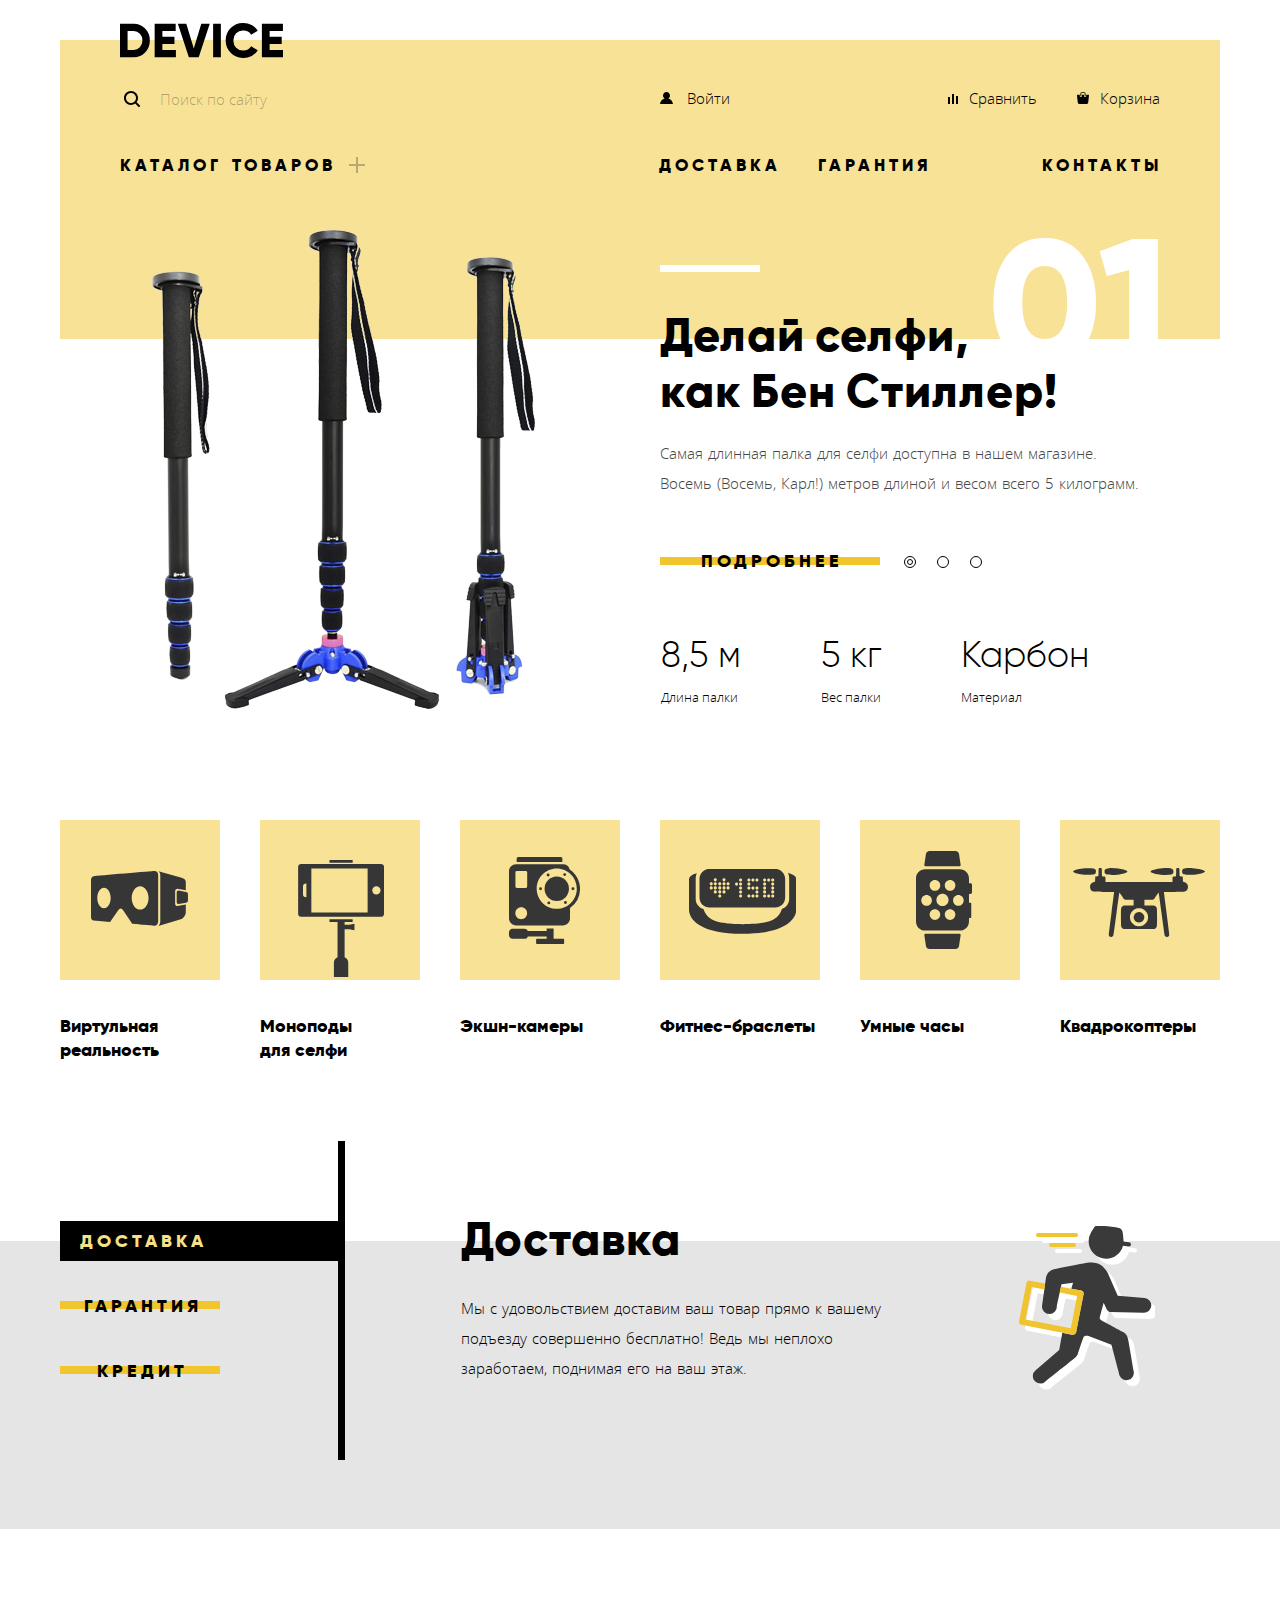
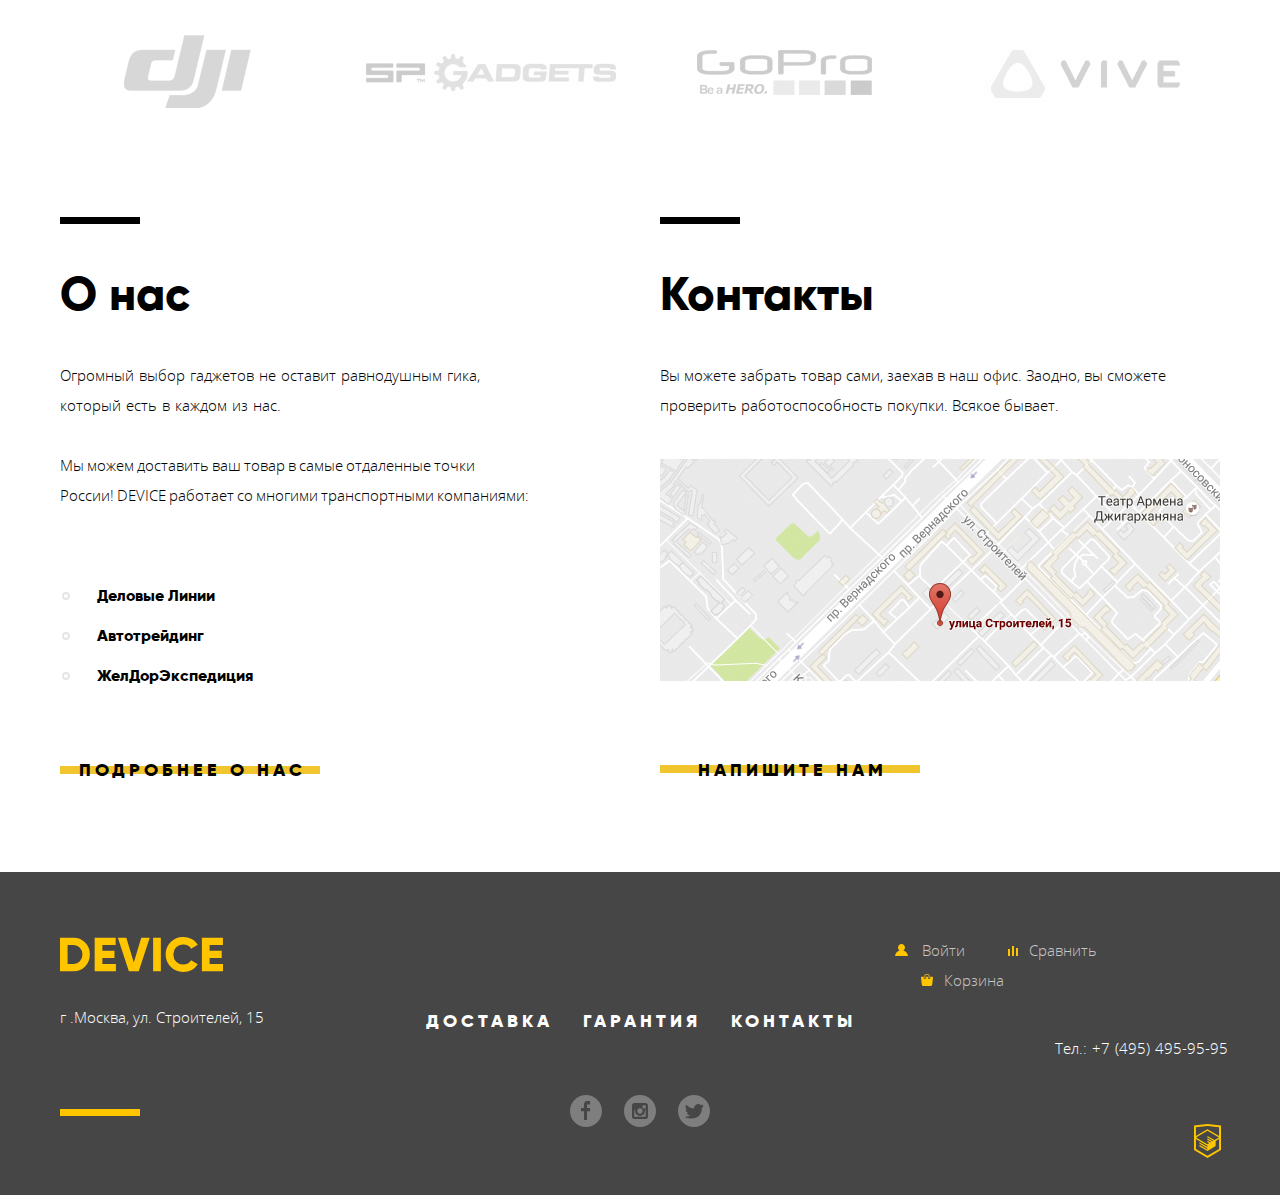
==== commit 3dd01182: "Переделан блок гаджетов и поправка кода" ====
--- a/index.html
+++ b/index.html
@@ -122,7 +122,7 @@
                 <div class = " grid-slider">
                   <img class = "slide-picture" src = "img/slider-1.png" width = "384" height = "486" alt = "Современная палка селфи">
                   <article class = "slide-info">
-                    <h2 class = "visually-hidden">Статья</h2>
+                    <h2 class = "visually-hidden">Рекламный блок</h2>
                     <b class = "slider-title">Делай селфи, как Бен Стиллер!</b>
                     <p class = "slider-text"> Самая длинная палка для селфи доступна в нашем магазине.
                       Восемь (Восемь, Карл!) метров длиной и весом всего 5 килограмм.</p>
@@ -193,28 +193,40 @@
           <div class = "main-container">
             <ul class = "list-gadgets">
               <li class = "gadget-elem">
-                <a href = "inner.html">Виртульная реальность</a>
-                <h3>Виртульная реальность</h3>
-              </li>
-              <li class = "gadget-elem">
-                <a href = "inner.html">Моноподы для селфи</a>
-                <h3>Моноподы для селфи</h3>
-              </li>
-              <li class = "gadget-elem">
-                <a href = "inner.html">Экшн-камеры</a>
-                <h3>Экшн-камеры</h3>
-              </li>
-              <li class = "gadget-elem">
-                <a href = "inner.html">Фитнес-браслеты</a>
-                <h3>Фитнес-браслеты</h3>
-              </li>
-              <li class = "gadget-elem">
-                <a href = "inner.html">Умные часы</a>
-                <h3>Умные часы</h3>
-              </li>
-              <li class = "gadget-elem">
-                <a href = "inner.html">Квадрокоптеры</a>
-                <h3>Квадрокоптеры</h3>
+                <a href = "inner.html">
+                  <span>Виртульная реальность</span>
+                  <h3>Виртульная реальность</h3>
+                </a>
+              </li>
+              <li class = "gadget-elem">
+                <a href = "inner.html">
+                  <span>Моноподы для селфи</span>
+                  <h3>Моноподы для селфи</h3>
+                </a>
+              </li>
+              <li class = "gadget-elem">
+                <a href = "inner.html">
+                  <span>Экшн-камеры</span>
+                  <h3>Экшн-камеры</h3>
+                </a>
+              </li>
+              <li class = "gadget-elem">
+                <a href = "inner.html">
+                  <span>Фитнес-браслеты</span>
+                  <h3>Фитнес-браслеты</h3>
+                </a>
+              </li>
+              <li class = "gadget-elem">
+                <a href = "inner.html">
+                  <span>Умные часы</span>
+                  <h3>Умные часы</h3>
+                </a>
+              </li>
+              <li class = "gadget-elem">
+                <a href = "inner.html">
+                  <span>Квадрокоптеры</span>
+                  <h3>Квадрокоптеры</h3>
+                </a>
               </li>
             </ul>
           </div>
--- a/css/style.css
+++ b/css/style.css
@@ -561,7 +561,7 @@
 .slide-info {
   width: 520px;
   padding-top: 81px;
-  padding-left: 19px;
+  padding-left: 25px;
 }
 
 .slider-title {
@@ -571,7 +571,6 @@
   width: 400px;
   margin: 0;
   padding: 0;
-  margin-left: 7px;
   margin-bottom: 19px;
 
   font-family: "Gilroy", "Arial", sans-serif;
@@ -603,51 +602,36 @@
   content: "01";
   position: absolute;
 
-  top: -32px;
-  right: -93px;
-  width: 166px;
-  height: 131px;
+  top: -92px;
+  right: -112px;
+  min-width: 166px;
+  min-height: 131px;
+
 
   font-family: "Gilroy", "Arial", sans-serif;
   font-size: 180px;
+  line-height: 180px;
   color: rgb(255, 255, 255);
+
+  z-index: -1;
 }
 
 .slide-elem:nth-child(2) .slider-title::after {
   content: "02";
-  position: absolute;
-
-  top: -32px;
-  right: -71px;
-  width: 166px;
-  height: 131px;
-
-  font-family: "Gilroy", "Arial", sans-serif;
-  font-size: 180px;
-  color: rgb(255, 255, 255);
+
+  right: -111px;
 }
 
 .slide-elem:nth-child(3) .slider-title::after {
   content: "03";
-  position: absolute;
-
-  top: -32px;
-  right: 44px;
-  width: 166px;
-  height: 131px;
-
-  font-family: "Gilroy", "Arial", sans-serif;
-  font-size: 180px;
-  color: rgb(255, 255, 255);
-
-  z-index: -1;
+
+  right: 2px;
 }
 
 .slider-text {
   width: 480px;
   margin: 0;
   padding: 0;
-  margin-left: 6px;
   margin-bottom: 44px;
 
   word-spacing: 1px;
@@ -664,7 +648,6 @@
 
 .btn-slider {
   width: 220px;
-  margin-left: 7px;
   margin-right: 176px;
   margin-bottom: 48px;
   padding-top: 7px;
@@ -672,8 +655,6 @@
 }
 
 .text-table {
-  margin-left: 5px;
-
   border-collapse: collapse;
 }
 
@@ -772,7 +753,7 @@
 /*Гаджеты*/
 
 .gadgets {
-  margin-bottom: 80px;
+  margin-bottom: 38px;
 }
 
 .list-gadgets {
@@ -800,27 +781,42 @@
   position: relative;
 
   width: 160px;
+  height: 250px;
+  margin-bottom: 33px;
+}
+
+.list-gadgets span {
+  display: block;
+  font-size: 0;
+
+  width: 160px;
   height: 160px;
-  margin-bottom: 33px;
-
-  font-size: 0;
+  margin-bottom: 34px;
 
   background-color: rgba(240, 197, 46, 0.5);
 }
 
-.gadget-elem a:hover {
+.list-gadgets h3 {
+  margin: 0;
+  padding: 0;
+
+  font-family: "Gilroy", "Arial", sans-serif;
+  font-size: 18px;
+  line-height: 24px;
+  font-weight: 800;
+  color: rgb(0, 0, 0);
+}
+
+.gadget-elem a:hover > span {
   background-color: rgb(240, 197, 46);
 }
 
-.gadget-elem a:active::before {
+.gadget-elem a:active > span:before,
+.gadget-elem a:active > h3 {
   opacity: 0.3;
 }
 
-.gadget-elem a:active + h3 {
-  color: rgba(0, 0, 0, 0.3);
-}
-
-.gadget-elem a::before {
+.gadget-elem span::before {
   content: "";
   position: absolute;
 
@@ -834,7 +830,7 @@
   background-position: 0 0;
 }
 
-.gadget-elem:nth-child(2) a::before {
+.gadget-elem:nth-child(2) span::before {
   top: 40px;
   left: 38px;
   width: 86px;
@@ -843,7 +839,7 @@
   background-image: url("../img/popular-2.svg");
 }
 
-.gadget-elem:nth-child(3) a::before {
+.gadget-elem:nth-child(3) span::before {
   top: 37px;
   left: 49px;
   width: 71px;
@@ -852,7 +848,7 @@
   background-image: url("../img/popular-3.svg");
 }
 
-.gadget-elem:nth-child(4) a::before {
+.gadget-elem:nth-child(4) span::before {
   top: 49px;
   left: 29px;
   width: 107px;
@@ -861,7 +857,7 @@
   background-image: url("../img/popular-4.svg");
 }
 
-.gadget-elem:nth-child(5) a::before {
+.gadget-elem:nth-child(5) span::before {
   top: 31px;
   left: 56px;
   width: 56px;
@@ -870,24 +866,13 @@
   background-image: url("../img/popular-5.svg");
 }
 
-.gadget-elem:nth-child(6) a::before {
+.gadget-elem:nth-child(6) span::before {
   top: 48px;
   left: 13px;
   width: 132px;
   height: 69px;
 
   background-image: url("../img/popular-6.svg");
-}
-
-.list-gadgets h3 {
-  margin: 0;
-  padding: 0;
-
-  font-family: "Gilroy", "Arial", sans-serif;
-  font-size: 18px;
-  line-height: 24px;
-  font-weight: 800;
-  letter-spacing: 0px;
 }
 
 .gadget-elem:nth-child(2) h3 {
@@ -964,31 +949,21 @@
 }
 
 .elem-second-slide:nth-of-type(2) .title-second-slide::after {
-  content: "";
-  position: absolute;
-
   top: -13px;
   right: -250px;
   width: 171px;
   height: 195px;
 
   background-image: url("../img/service-warranty.svg");
-  background-repeat: no-repeat;
-  background-position: 0 0;
 }
 
 .elem-second-slide:nth-of-type(3) .title-second-slide::after {
-  content: "";
-  position: absolute;
-
   top: -14px;
   right: -255px;
   width: 156px;
   height: 188px;
 
   background-image: url("../img/service-credit.svg");
-  background-repeat: no-repeat;
-  background-position: 0 0;
 }
 
 .elem-second-slide {
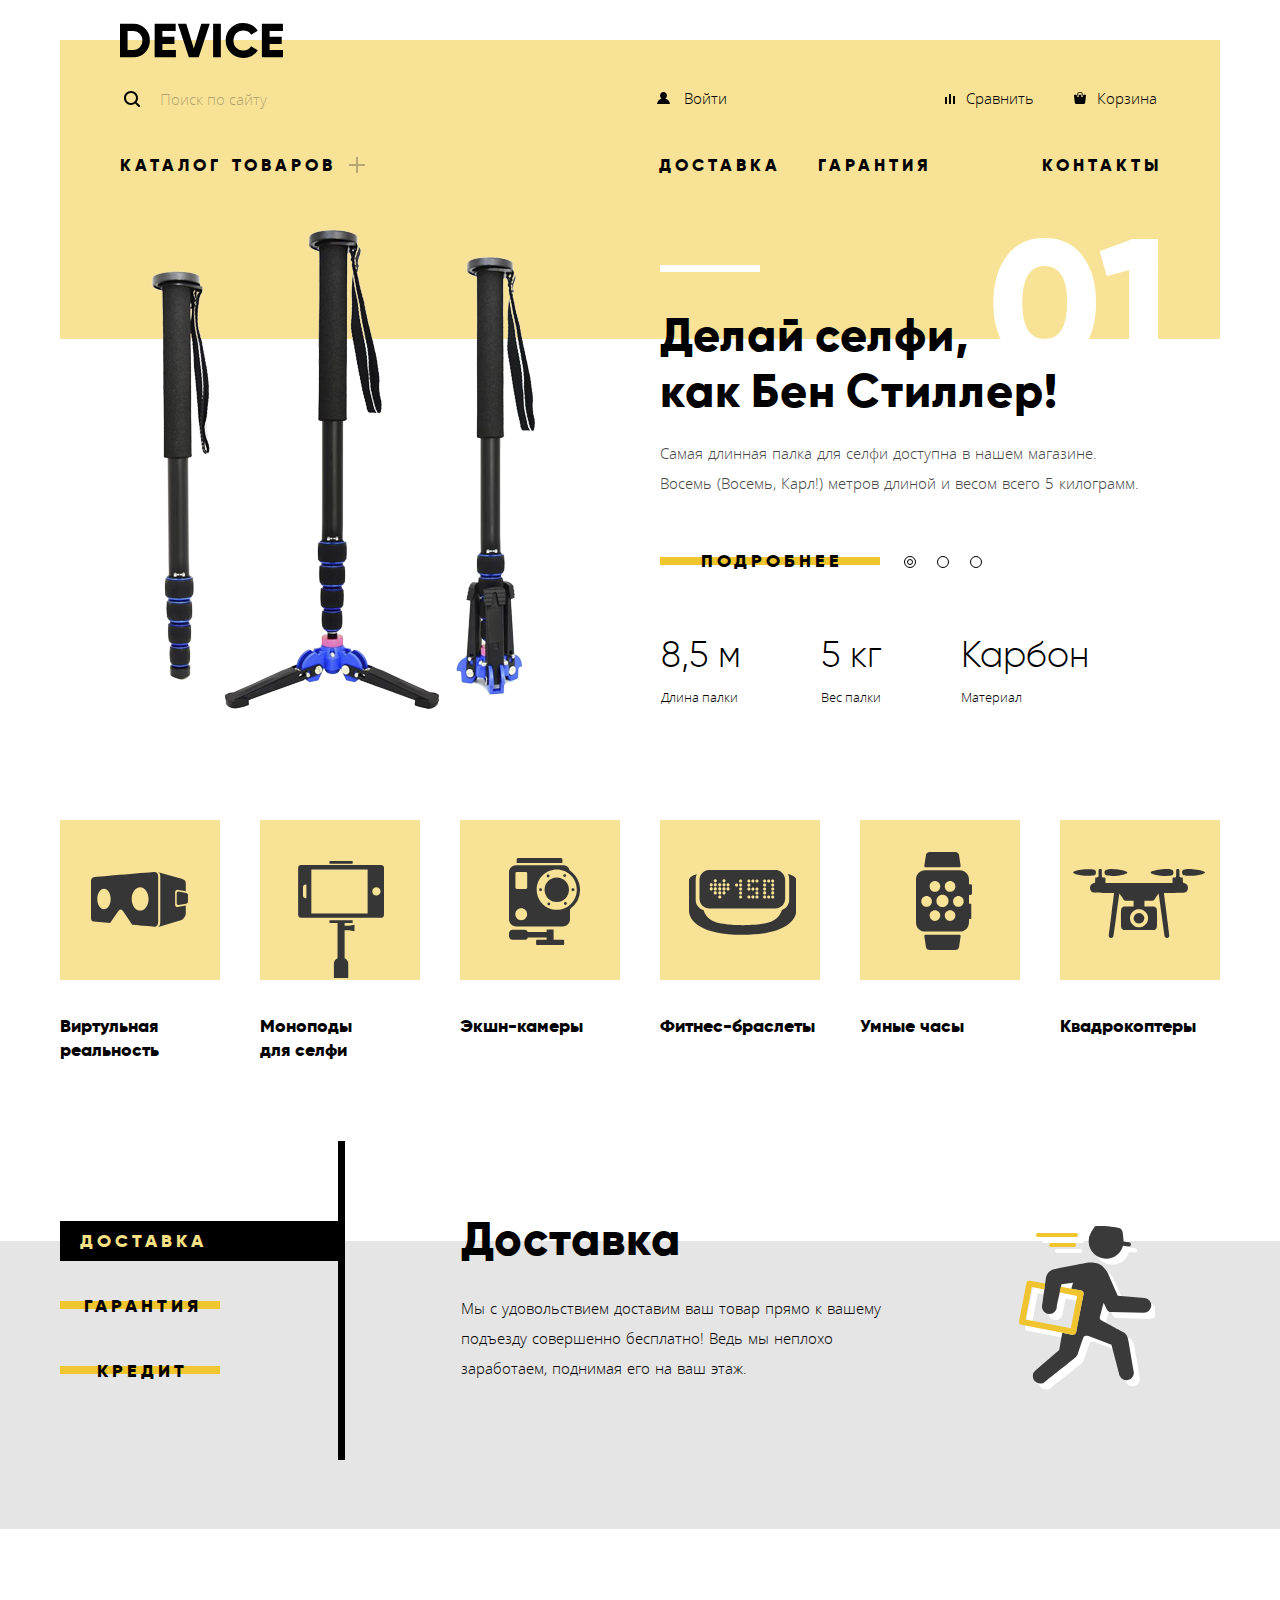
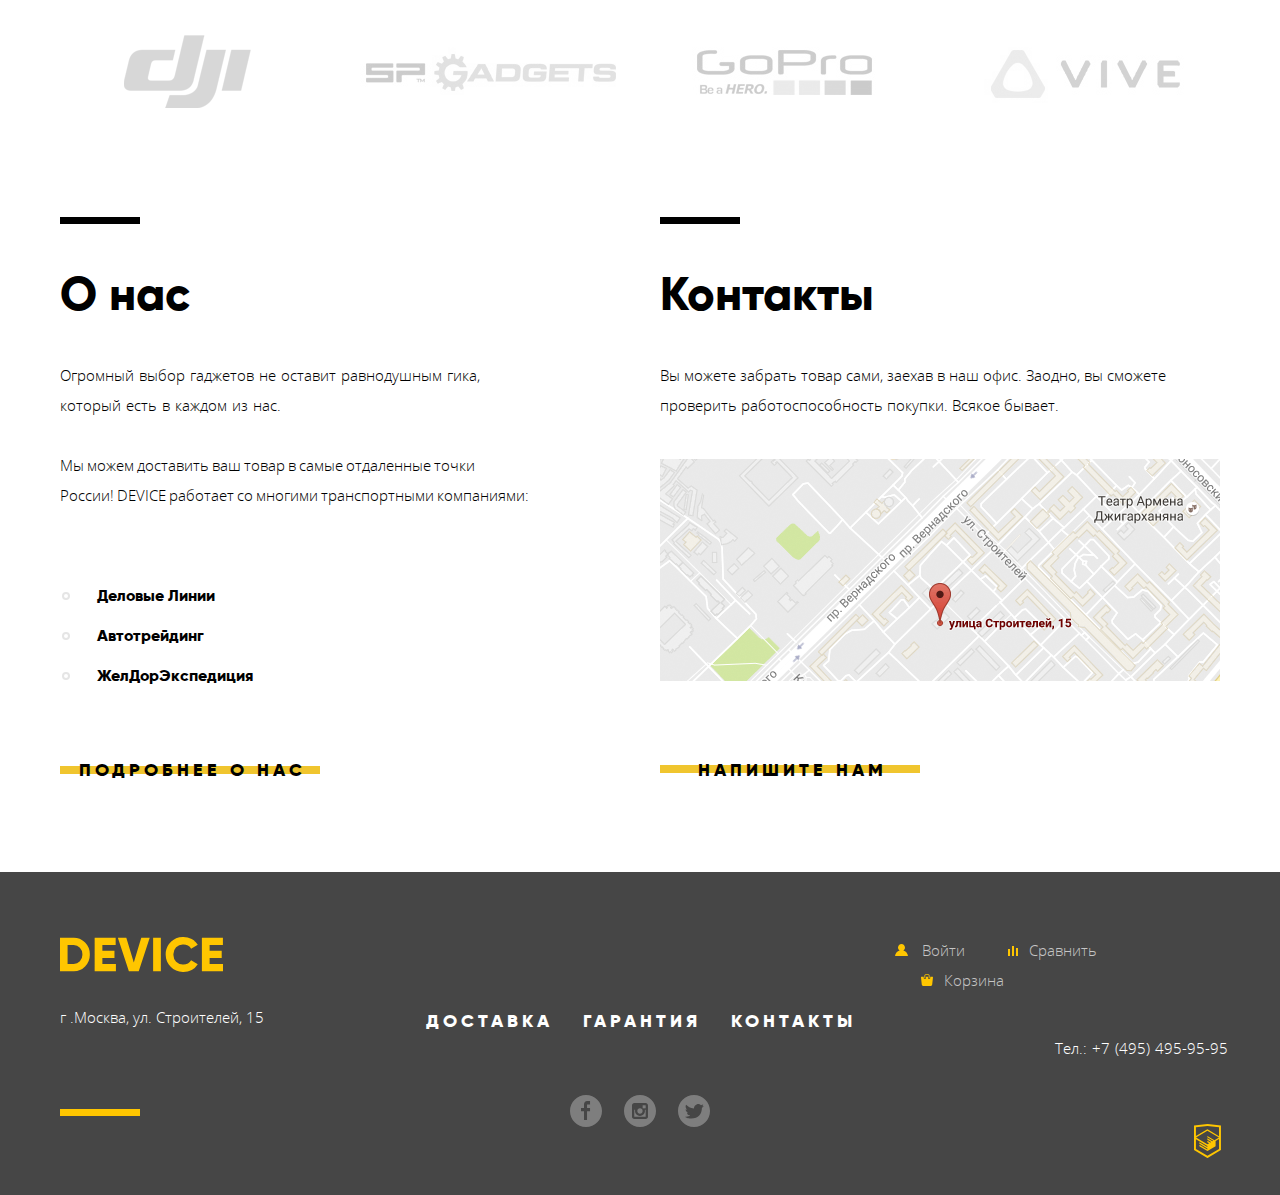
==== commit 76578d13: "добавление в разметку логотип htmlacademy и поправка сеток" ====
--- a/index.html
+++ b/index.html
@@ -37,7 +37,7 @@
               <a class = "link compare" href = "#">
                 <svg id = "main-compare" xmlns = "http://www.w3.org/2000/svg" width = "10" height = "10" viewBox = "0 0 10 10">
                   <rect x = "8" y = "2" width = "1.984" height = "8"/>
-                  <rect y = "3" width = "1.984" height = "7"/>
+                  <rect y = "3" width = "2" height = "7"/>
                   <rect x = "4" width = "2" height = "10"/>
                 </svg>
                 <span>Сравнить</span>
@@ -121,7 +121,7 @@
               <li class = "slide-elem">
                 <div class = " grid-slider">
                   <img class = "slide-picture" src = "img/slider-1.png" width = "384" height = "486" alt = "Современная палка селфи">
-                  <article class = "slide-info">
+                  <div class = "slide-info">
                     <h2 class = "visually-hidden">Рекламный блок</h2>
                     <b class = "slider-title">Делай селфи, как Бен Стиллер!</b>
                     <p class = "slider-text"> Самая длинная палка для селфи доступна в нашем магазине.
@@ -139,13 +139,13 @@
                         <td>Материал</td>
                       </tr>
                     </table>
-                  </article>
+                  </div>
                 </div>
               </li>
               <li class = "slide-elem">
                 <div class = " grid-slider">
                   <img class = "slide-picture" src = "img/slider-2.png" width = "345" height = "485" alt = "Фитнес-браслет для похудения">
-                  <article class = "slide-info">
+                  <div class = "slide-info">
                     <h2 class = "visually-hidden">Статья</h2>
                     <b class = "slider-title">Худеем правильно!</b>
                     <p class = "slider-text"> Мотивирующие фитнес-браслеты помогут найти в себе силы
@@ -160,13 +160,13 @@
                         <td>Без подзарядки</td>
                       </tr>
                     </table>
-                  </article>
+                  </div>
                 </div>
               </li>
               <li class = "slide-elem">
                 <div class = " grid-slider">
                   <img class = "slide-picture" src = "img/slider-3.png" width = "526" height = "334" alt = "Бесшумный квадрокоптер оснащен лазером">
-                  <article class = "slide-info">
+                  <div class = "slide-info">
                     <h2 class = "visually-hidden">Статья</h2>
                     <b class = "slider-title">Порхает как бабочка, жалит как пчела!</b>
                     <p class = "slider-text"> Этот обычный, на первый взгляд, квадрокоптер оснащен
@@ -183,7 +183,7 @@
                         <td>Радиус поражения</td>
                       </tr>
                     </table>
-                  </article>
+                  </div>
                 </div>
               </li>
             </ul>
@@ -195,37 +195,31 @@
               <li class = "gadget-elem">
                 <a href = "inner.html">
                   <span>Виртульная реальность</span>
-                  <h3>Виртульная реальность</h3>
                 </a>
               </li>
               <li class = "gadget-elem">
                 <a href = "inner.html">
                   <span>Моноподы для селфи</span>
-                  <h3>Моноподы для селфи</h3>
                 </a>
               </li>
               <li class = "gadget-elem">
                 <a href = "inner.html">
                   <span>Экшн-камеры</span>
-                  <h3>Экшн-камеры</h3>
                 </a>
               </li>
               <li class = "gadget-elem">
                 <a href = "inner.html">
                   <span>Фитнес-браслеты</span>
-                  <h3>Фитнес-браслеты</h3>
                 </a>
               </li>
               <li class = "gadget-elem">
                 <a href = "inner.html">
                   <span>Умные часы</span>
-                  <h3>Умные часы</h3>
                 </a>
               </li>
               <li class = "gadget-elem">
                 <a href = "inner.html">
                   <span>Квадрокоптеры</span>
-                  <h3>Квадрокоптеры</h3>
                 </a>
               </li>
             </ul>
@@ -280,8 +274,8 @@
         </div>
       </section>
       <div class = "padding-container">
-        <section class = "company">
-          <div class = "main-container">
+        <div class = "main-container">
+          <section class = "company">
             <h3 class = visually-hidden>Виды логотипов Компаний</h3>
             <ul class = "list-company">
               <li class = "company-elem">
@@ -309,9 +303,7 @@
                 </a>
               </li>
             </ul>
-          </div>
-        </section>
-        <div class = "main-container contacts-container">
+          </section>
           <div class = "grid-contacts">
             <section class = "about-us">
               <h2 class = "title-contacts">О нас</h2>
@@ -352,7 +344,7 @@
       <div class = "main-container">
         <div class = "grid-footer">
           <div class = "elem-container">
-            <a class = "logo-device" href = "#">
+            <a class = "logo-device" href = "#" aria-label = "Логотип подвала">
               <svg class= "logo-footer" width = "163" height = "35" viewBox="0 0 163 35">
                 <use xlink:href = "#logo-icon" class = "logo-elem" xmlns="http://www.w3.org/2000/svg" />
               </svg>
@@ -455,7 +447,15 @@
               </a>
             </div>
             <div class = "logo-htmlacademy">
-              <a class = "htmlacademy-image" href = "https://htmlacademy.ru/intensive/htmlcss">Логотип HTMLacademy</a>
+              <a href = "https://htmlacademy.ru/intensive/htmlcss" aria-label = "Логотип HTMLacademy">
+                <svg xmlns = "http://www.w3.org/2000/svg" width = "27" height = "34" viewBox = "0 0 27 34">
+                  <path d = "M13.62,0.017L13.472,0L0,1.412v24.661l13.473,8.017l13.43-7.99l0.042-0.025V1.412L13.62,0.017z
+                    M25.019,12.127L13.495,5.334 L13.494,5.23l-0.087,0.05l-0.088-0.056v0.109L1.925,12.118V3.147l11.548-1.212l11.547,1.212V12.127z
+                    M13.405,6.787L24.923,13.5 l-4.479,2.64l-7.093-4.221l-0.014,1.415l5.904,3.513l-0.86,0.507l-5.03-2.992l-0.014,1.415l3.827,2.275l-0.782,0.523l-3.031-1.787
+                    l-0.014,1.413l1.853,1.091l-1.8,1.081L2.034,13.622L13.405,6.787z M1.925,15.127l11.411,6.791l0.016,1.044L5.41,18.234L5.395,19.65
+                    l7.979,4.795l0.018,1.076l-7.973-4.74l-0.013,1.414l8.021,4.822l0.046,0.025l8.143-4.872l-0.011-5.177l3.415-2.036v10.021 L13.472,31.85L1.925,24.979V15.127z"/>
+                </svg>
+              </a>
             </div>
           </div>
         </div>
--- a/css/style.css
+++ b/css/style.css
@@ -199,7 +199,7 @@
 }
 
 .search-cite {
-  width: 351px;
+  width: 348px;
   height: 34px;
   padding-left: 40px;
 
@@ -222,7 +222,7 @@
 }
 
 .search-cite:focus {
-  width: 351px;
+  width: 348px;
   height: 34px;
   padding-left: 40px;
   padding-right: 36px;
@@ -753,7 +753,7 @@
 /*Гаджеты*/
 
 .gadgets {
-  margin-bottom: 38px;
+  margin-bottom: 49px;
 }
 
 .list-gadgets {
@@ -770,33 +770,32 @@
   width: 160px;
   min-height: 240px;
   margin-right: 40px;
+  margin-bottom: 30px;
 }
 
 .gadget-elem:nth-child(6n) {
   margin-right: 0;
 }
 
-.list-gadgets a {
-  display: block;
+.gadget-elem a {
+  display: flex;
+  align-items: flex-end;
   position: relative;
 
   width: 160px;
-  height: 250px;
-  margin-bottom: 33px;
-}
-
-.list-gadgets span {
-  display: block;
-  font-size: 0;
-
-  width: 160px;
-  height: 160px;
-  margin-bottom: 34px;
-
-  background-color: rgba(240, 197, 46, 0.5);
-}
-
-.list-gadgets h3 {
+  height: 242px;
+
+  background-image: linear-gradient(to bottom,rgba(240, 197, 46, 0.5) 160px, transparent 160px);
+}
+
+.gadget-elem:nth-child(3) a,
+.gadget-elem:nth-child(4) a,
+.gadget-elem:nth-child(5) a,
+.gadget-elem:nth-child(6) a {
+  height: 218px;
+}
+
+.gadget-elem span {
   margin: 0;
   padding: 0;
 
@@ -807,20 +806,24 @@
   color: rgb(0, 0, 0);
 }
 
-.gadget-elem a:hover > span {
-  background-color: rgb(240, 197, 46);
-}
-
-.gadget-elem a:active > span:before,
-.gadget-elem a:active > h3 {
+.gadget-elem:nth-child(2) span {
+  width: 100px;
+}
+
+.gadget-elem a:hover {
+  background-image: linear-gradient(to bottom,rgba(240, 197, 46) 160px, transparent 160px);
+}
+
+.gadget-elem a:active > span,
+.gadget-elem a:active::before {
   opacity: 0.3;
 }
 
-.gadget-elem span::before {
+.gadget-elem a::before {
   content: "";
   position: absolute;
 
-  top: 51px;
+  top: 52px;
   left: 31px;
   width: 97px;
   height: 55px;
@@ -830,8 +833,8 @@
   background-position: 0 0;
 }
 
-.gadget-elem:nth-child(2) span::before {
-  top: 40px;
+.gadget-elem:nth-child(2) a::before {
+  top: 41px;
   left: 38px;
   width: 86px;
   height: 117px;
@@ -839,8 +842,8 @@
   background-image: url("../img/popular-2.svg");
 }
 
-.gadget-elem:nth-child(3) span::before {
-  top: 37px;
+.gadget-elem:nth-child(3) a::before {
+  top: 38px;
   left: 49px;
   width: 71px;
   height: 87px;
@@ -848,8 +851,8 @@
   background-image: url("../img/popular-3.svg");
 }
 
-.gadget-elem:nth-child(4) span::before {
-  top: 49px;
+.gadget-elem:nth-child(4) a::before {
+  top: 50px;
   left: 29px;
   width: 107px;
   height: 65px;
@@ -857,8 +860,8 @@
   background-image: url("../img/popular-4.svg");
 }
 
-.gadget-elem:nth-child(5) span::before {
-  top: 31px;
+.gadget-elem:nth-child(5) a::before {
+  top: 32px;
   left: 56px;
   width: 56px;
   height: 98px;
@@ -866,17 +869,13 @@
   background-image: url("../img/popular-5.svg");
 }
 
-.gadget-elem:nth-child(6) span::before {
-  top: 48px;
+.gadget-elem:nth-child(6) a::before {
+  top: 49px;
   left: 13px;
   width: 132px;
   height: 69px;
 
   background-image: url("../img/popular-6.svg");
-}
-
-.gadget-elem:nth-child(2) h3 {
-  width: 100px;
 }
 
 /*Дополнительный слайдер*/
@@ -1222,6 +1221,7 @@
 
 .filter-catalog-grid {
   display: flex;
+  justify-content: space-between;
 }
 
 .list-show {
@@ -1282,6 +1282,7 @@
 .list-catalog {
   display: flex;
   flex-wrap: wrap;
+  justify-content: space-between;
 
   width: 760px;
   margin: 0;
@@ -1323,11 +1324,6 @@
 
 .catalog-elem:nth-child(4) .check {
   visibility: visible;
-}
-
-.list-catalog .catalog-elem:nth-child(2n) {
-  margin-left: 40px;
-  margin-right: 0;
 }
 
 .list-catalog .catalog-elem:nth-last-child(1),
@@ -1805,10 +1801,9 @@
 }
 
 .filter {
-  flex-shrink: 0;
 
   width: 328px;
-  margin-right: 72px;
+  padding-left: 60px;
 
   background-color: rgb(239, 239, 239);
 }
@@ -1817,7 +1812,6 @@
   width: 201px;
   margin: 0;
   padding: 0;
-  margin-left: 60px;
   margin-top: 69px;
 
   border: none;
@@ -1945,7 +1939,6 @@
 .filter-button {
   width: 200px;
   margin-top: 32px;
-  margin-left: 59px;
 }
 
 /*Подвал*/
@@ -2216,30 +2209,16 @@
   margin-left: 314px;
 }
 
-.htmlacademy-image {
-  position: relative;
-
-  font-size: 0;
-}
-
-.htmlacademy-image::before {
-  content: "";
-  position: absolute;
-
-  width: 27px;
-  height: 35px;
-
-  background-image: url("../img/logo-html.svg");
-  background-repeat: no-repeat;
-  background-position: 0 0;
-}
-
-.htmlacademy-image:hover::before {
-  opacity: 0.6;
-}
-
-.htmlacademy-image:active::before {
-  opacity: 0.3;
+.logo-htmlacademy a {
+  fill: rgb(255, 198, 0);
+}
+
+.logo-htmlacademy a:hover {
+  fill: rgba(255, 198, 0, 0.6);
+}
+
+.logo-htmlacademy a:active {
+  fill: rgba(255, 198, 0, 0.3);
 }
 
 /*Модальное окно*/
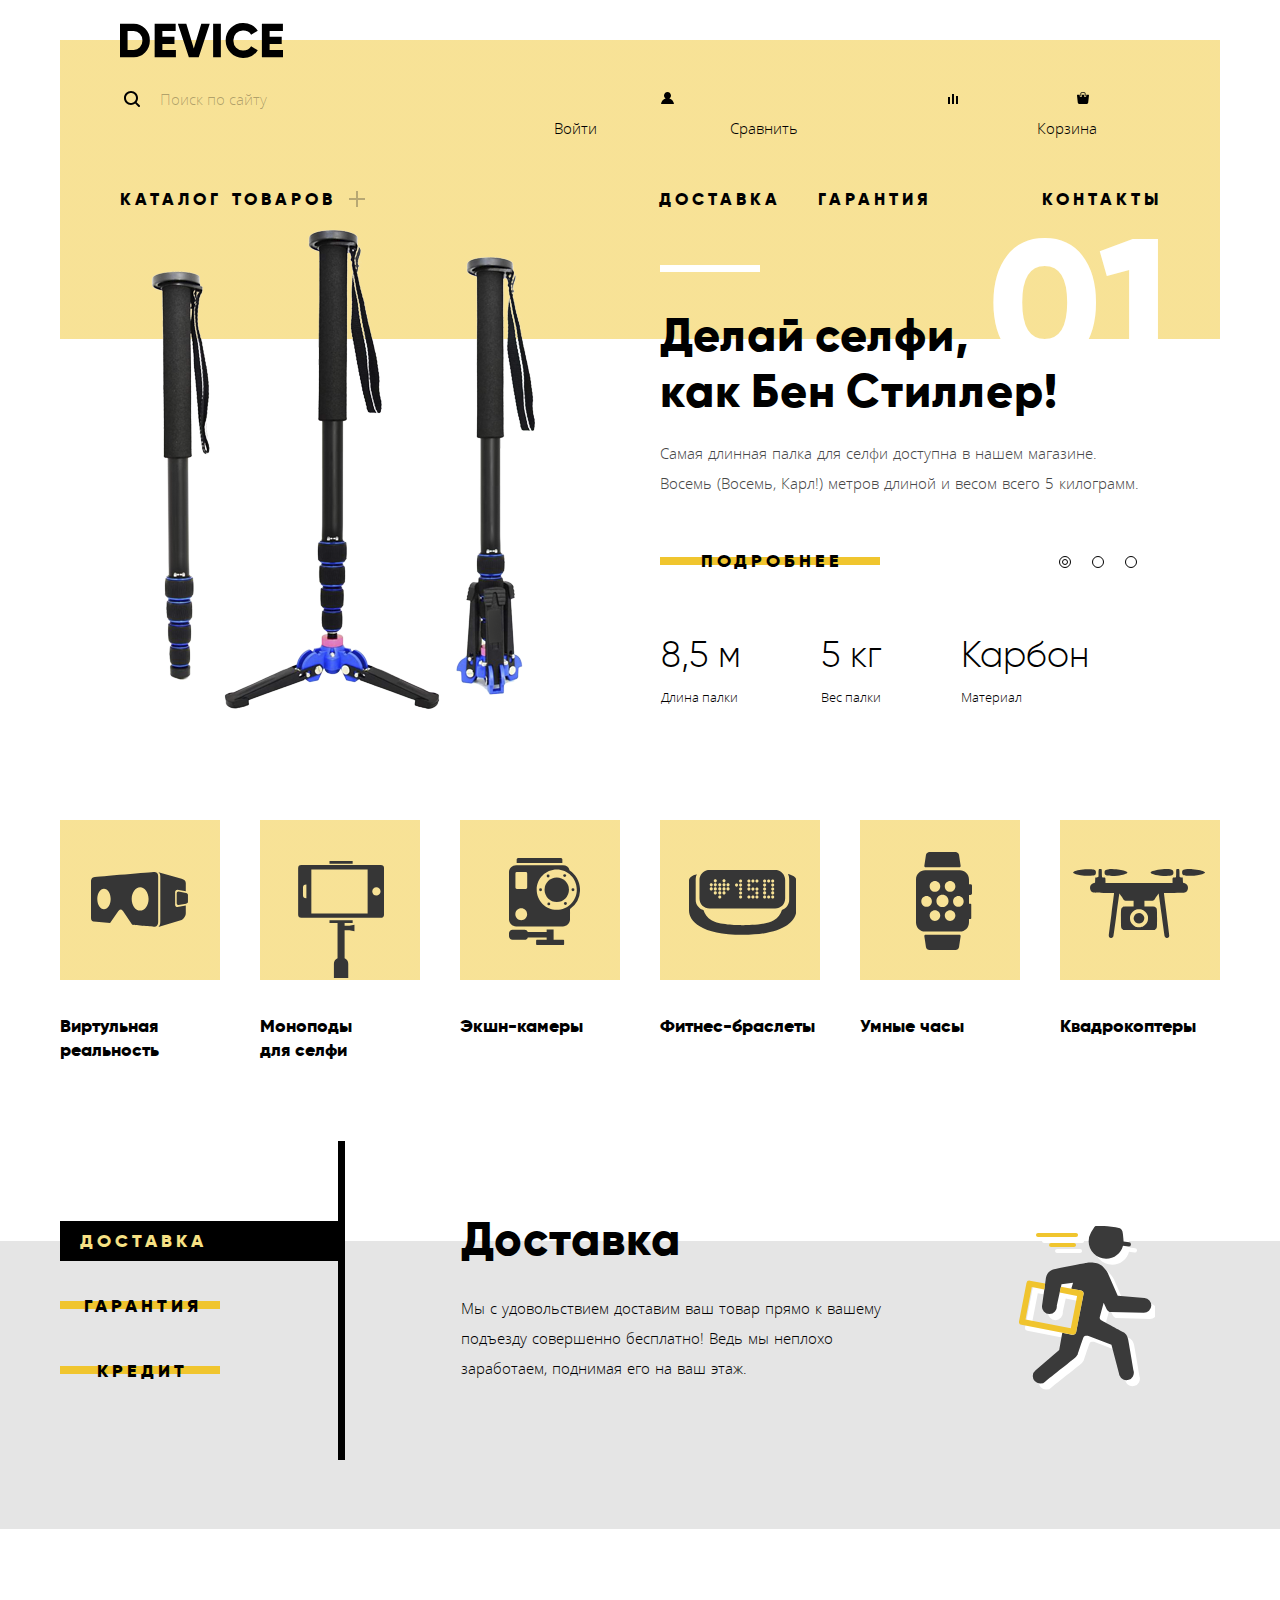
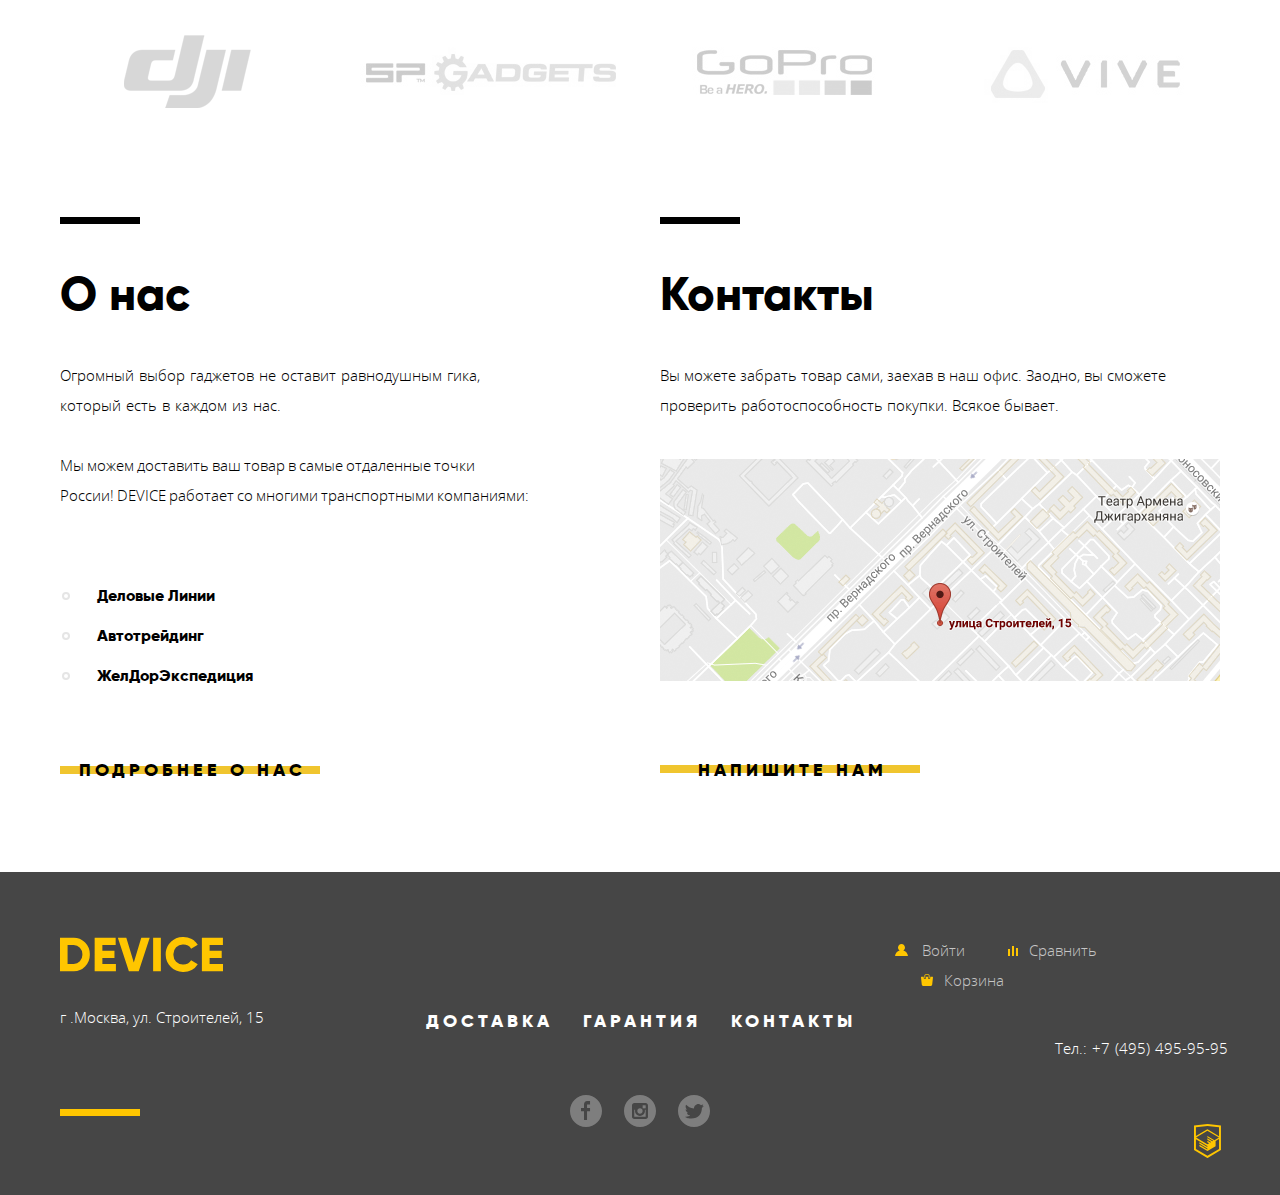
==== commit e0f4742b: "Убраны лишние контейнеры" ====
--- a/index.html
+++ b/index.html
@@ -7,8 +7,8 @@
     <link rel = "stylesheet" href = "css/style.css">
   </head>
   <body>
-    <header class = "page-header">
-      <div class = "main-container container-header">
+    <div class = "main-container">
+      <header class = "page-header">
         <div class = "container">
           <div class = "main-logo">
             <svg  width = "163" height = "35" viewBox = "0 0 163 35">
@@ -101,96 +101,92 @@
             </ul>
           </nav>
           <h1 class = visually-hidden>Магазин Девайс</h1>
-        </div>
-      </div>
-    </header>
+      </header>
+    </div>
     <main class = "page-main">
-      <div class = "padding-container">
+      <div class = "main-container">
         <section class = "slider">
-          <div class = "main-container slider-container">
-            <h2 class = visually-hidden>Реклама</h2>
-            <input class = "visually-hidden" type = "radio" name = "button" id = "control-1" checked>
-            <input class = "visually-hidden" type = "radio" name = "button" id = "control-2">
-            <input class = "visually-hidden" type = "radio" name = "button" id = "control-3">
-            <div class = "control-sliders">
-              <label class = "slider-controls-item--1" for = "control-1">Первый</label>
-              <label class = "slider-controls-item--2" for = "control-2">Второй</label>
-              <label class = "slider-controls-item--3" for = "control-3">Третий</label>
-            </div>
-            <ul class = "slide-list">
-              <li class = "slide-elem">
-                <div class = " grid-slider">
-                  <img class = "slide-picture" src = "img/slider-1.png" width = "384" height = "486" alt = "Современная палка селфи">
-                  <div class = "slide-info">
-                    <h2 class = "visually-hidden">Рекламный блок</h2>
-                    <b class = "slider-title">Делай селфи, как Бен Стиллер!</b>
-                    <p class = "slider-text"> Самая длинная палка для селфи доступна в нашем магазине.
-                      Восемь (Восемь, Карл!) метров длиной и весом всего 5 килограмм.</p>
-                    <a class = "button btn-slider" href = "#">Подробнее</a>
-                    <table class = "text-table">
-                      <tr class = "text-value">
-                        <td>8,5 м</td>
-                        <td>5 кг</td>
-                        <td>Карбон</td>
-                      </tr>
-                      <tr class = "text-product">
-                        <td>Длина палки</td>
-                        <td>Вес палки</td>
-                        <td>Материал</td>
-                      </tr>
-                    </table>
-                  </div>
+          <h2 class = visually-hidden>Реклама</h2>
+          <input class = "visually-hidden" type = "radio" name = "button" id = "control-1" checked>
+          <input class = "visually-hidden" type = "radio" name = "button" id = "control-2">
+          <input class = "visually-hidden" type = "radio" name = "button" id = "control-3">
+          <div class = "control-sliders">
+            <label class = "slider-controls-item--1" for = "control-1">Первый</label>
+            <label class = "slider-controls-item--2" for = "control-2">Второй</label>
+            <label class = "slider-controls-item--3" for = "control-3">Третий</label>
+          </div>
+          <ul class = "slide-list">
+            <li class = "slide-elem">
+              <div class = " grid-slider">
+                <img class = "slide-picture" src = "img/slider-1.png" width = "384" height = "486" alt = "Современная палка селфи">
+                <div class = "slide-info">
+                  <h2 class = "visually-hidden">Рекламный блок</h2>
+                  <b class = "slider-title">Делай селфи, как Бен Стиллер!</b>
+                  <p class = "slider-text"> Самая длинная палка для селфи доступна в нашем магазине.
+                    Восемь (Восемь, Карл!) метров длиной и весом всего 5 килограмм.</p>
+                  <a class = "button btn-slider" href = "#">Подробнее</a>
+                  <table class = "text-table">
+                    <tr class = "text-value">
+                      <td>8,5 м</td>
+                      <td>5 кг</td>
+                      <td>Карбон</td>
+                    </tr>
+                    <tr class = "text-product">
+                      <td>Длина палки</td>
+                      <td>Вес палки</td>
+                      <td>Материал</td>
+                    </tr>
+                  </table>
                 </div>
-              </li>
-              <li class = "slide-elem">
-                <div class = " grid-slider">
-                  <img class = "slide-picture" src = "img/slider-2.png" width = "345" height = "485" alt = "Фитнес-браслет для похудения">
-                  <div class = "slide-info">
-                    <h2 class = "visually-hidden">Статья</h2>
-                    <b class = "slider-title">Худеем правильно!</b>
-                    <p class = "slider-text"> Мотивирующие фитнес-браслеты помогут найти в себе силы
-                      не пропускать занятия и соблюдать диету.
-                    </p>
-                    <a class = "button btn-slider" href = "#">Подробнее</a>
-                    <table class = "text-table">
-                      <tr class = "text-value">
-                        <td>48 часов</td>
-                      </tr>
-                      <tr class = "text-product">
-                        <td>Без подзарядки</td>
-                      </tr>
-                    </table>
-                  </div>
+              </div>
+            </li>
+            <li class = "slide-elem">
+              <div class = " grid-slider">
+                <img class = "slide-picture" src = "img/slider-2.png" width = "345" height = "485" alt = "Фитнес-браслет для похудения">
+                <div class = "slide-info">
+                  <h2 class = "visually-hidden">Статья</h2>
+                  <b class = "slider-title">Худеем правильно!</b>
+                  <p class = "slider-text"> Мотивирующие фитнес-браслеты помогут найти в себе силы
+                    не пропускать занятия и соблюдать диету.
+                  </p>
+                  <a class = "button btn-slider" href = "#">Подробнее</a>
+                  <table class = "text-table">
+                    <tr class = "text-value">
+                      <td>48 часов</td>
+                    </tr>
+                    <tr class = "text-product">
+                      <td>Без подзарядки</td>
+                    </tr>
+                  </table>
                 </div>
-              </li>
-              <li class = "slide-elem">
-                <div class = " grid-slider">
-                  <img class = "slide-picture" src = "img/slider-3.png" width = "526" height = "334" alt = "Бесшумный квадрокоптер оснащен лазером">
-                  <div class = "slide-info">
-                    <h2 class = "visually-hidden">Статья</h2>
-                    <b class = "slider-title">Порхает как бабочка, жалит как пчела!</b>
-                    <p class = "slider-text"> Этот обычный, на первый взгляд, квадрокоптер оснащен
-                      мощным лазером, замаскированным под стандартную камеру.
-                    </p>
-                    <a class = "button btn-slider" href = "#">Подробнее</a>
-                    <table class = "text-table">
-                      <tr class = "text-value">
-                        <td>800 м</td>
-                        <td>50 м</td>
-                      </tr>
-                      <tr class = "text-product">
-                        <td>Дальность полета</td>
-                        <td>Радиус поражения</td>
-                      </tr>
-                    </table>
-                  </div>
+              </div>
+            </li>
+            <li class = "slide-elem">
+              <div class = " grid-slider">
+                <img class = "slide-picture" src = "img/slider-3.png" width = "526" height = "334" alt = "Бесшумный квадрокоптер оснащен лазером">
+                <div class = "slide-info">
+                  <h2 class = "visually-hidden">Статья</h2>
+                  <b class = "slider-title">Порхает как бабочка, жалит как пчела!</b>
+                  <p class = "slider-text"> Этот обычный, на первый взгляд, квадрокоптер оснащен
+                    мощным лазером, замаскированным под стандартную камеру.
+                  </p>
+                  <a class = "button btn-slider" href = "#">Подробнее</a>
+                  <table class = "text-table">
+                    <tr class = "text-value">
+                      <td>800 м</td>
+                      <td>50 м</td>
+                    </tr>
+                    <tr class = "text-product">
+                      <td>Дальность полета</td>
+                      <td>Радиус поражения</td>
+                    </tr>
+                  </table>
                 </div>
-              </li>
-            </ul>
-          </div>
+              </div>
+            </li>
+          </ul>
         </section>
         <section class = "gadgets">
-          <div class = "main-container">
             <ul class = "list-gadgets">
               <li class = "gadget-elem">
                 <a href = "inner.html">
@@ -223,120 +219,113 @@
                 </a>
               </li>
             </ul>
-          </div>
         </section>
       </div>
       <section class = "second-slider">
-        <div class = "background-second-slider">
-          <div class = "padding-container">
-            <div class = "main-container">
-              <div class = "grid-second-slider">
-                <h3 class = visually-hidden>Услуги</h3>
-                <div class = "content-services">
-                  <input class = "visually-hidden" type = "radio" name = "second-button" id = "delivery" checked>
-                  <input class = "visually-hidden" type = "radio" name = "second-button" id = "warranty">
-                  <input class = "visually-hidden" type = "radio" name = "second-button" id = "сredit">
-                  <div class="buttons-container">
-                    <label class = "button toggle-item-1" for = "delivery">Доставка</label>
-                    <label class = "button toggle-item-2" for = "warranty">Гарантия</label>
-                    <label class = "button toggle-item-3" for = "сredit">Кредит</label>
-                  </div>
-                  <ul class = "list-second-slide">
-                    <li class = "elem-second-slide">
-                      <h3 class = "title-second-slide">Доставка</h3>
-                      <p>
-                        Мы с удовольствием доставим ваш товар прямо к вашему
-                        подъезду совершенно бесплатно! Ведь мы неплохо заработаем,
-                        поднимая его на ваш этаж.
-                      </p>
-                    </li>
-                    <li class = "elem-second-slide">
-                      <h3 class = "title-second-slide">Гарантия</h3>
-                      <p>
-                        Если из-за возгорания купленного у нас товара у вас сгорит
-                        дом — не переживайте, мы выдадим вам новый.<br>
-                        Товар, не дом, конечно же.
-                      </p>
-                    </li>
-                    <li class = "elem-second-slide">
-                      <h3 class = "title-second-slide">Кредит</h3>
-                      <p>
-                        Залезть в долговую яму стало проще! Кредитные консультанты
-                        подберут для вас наиболее выгодные условия кредита.
-                        Выгодные для нашего банка, разумеется.
-                      </p>
-                    </li>
-                  </ul>
-                </div>
+        <div class = "main-container">
+          <div class = "grid-second-slider">
+            <h3 class = visually-hidden>Услуги</h3>
+            <div class = "content-services">
+              <input class = "visually-hidden" type = "radio" name = "second-button" id = "delivery" checked>
+              <input class = "visually-hidden" type = "radio" name = "second-button" id = "warranty">
+              <input class = "visually-hidden" type = "radio" name = "second-button" id = "сredit">
+              <div class="buttons-container">
+                <label class = "button toggle-item-1" for = "delivery">Доставка</label>
+                <label class = "button toggle-item-2" for = "warranty">Гарантия</label>
+                <label class = "button toggle-item-3" for = "сredit">Кредит</label>
               </div>
+              <ul class = "list-second-slide">
+                <li class = "elem-second-slide">
+                  <h3 class = "title-second-slide">Доставка</h3>
+                  <p>
+                    Мы с удовольствием доставим ваш товар прямо к вашему
+                    подъезду совершенно бесплатно! Ведь мы неплохо заработаем,
+                    поднимая его на ваш этаж.
+                  </p>
+                </li>
+                <li class = "elem-second-slide">
+                  <h3 class = "title-second-slide">Гарантия</h3>
+                  <p>
+                    Если из-за возгорания купленного у нас товара у вас сгорит
+                    дом — не переживайте, мы выдадим вам новый.<br>
+                    Товар, не дом, конечно же.
+                  </p>
+                </li>
+                <li class = "elem-second-slide">
+                  <h3 class = "title-second-slide">Кредит</h3>
+                  <p>
+                    Залезть в долговую яму стало проще! Кредитные консультанты
+                    подберут для вас наиболее выгодные условия кредита.
+                    Выгодные для нашего банка, разумеется.
+                  </p>
+                </li>
+              </ul>
             </div>
           </div>
         </div>
       </section>
-      <div class = "padding-container">
-        <div class = "main-container">
-          <section class = "company">
-            <h3 class = visually-hidden>Виды логотипов Компаний</h3>
-            <ul class = "list-company">
-              <li class = "company-elem">
-                <a href = "#">
-                  <img src = "img/logo-1.png" width = "260"
-                    height = "100" alt = "логотип компании Dj">
-                </a>
-              </li>
-              <li class = "company-elem">
-                <a href = "#">
-                  <img src = "img/logo-2.png" width = "260"
-                    height = "100" alt = "логотип компании sp-Gadgets">
-                </a>
-              </li>
-              <li class = "company-elem">
-                <a href = "#">
-                  <img src = "img/logo-3.png" width = "260"
-                    height = "100" alt = "логотип компании GoPro">
-                </a>
-              </li>
-              <li class = "company-elem">
-                <a href = "#">
-                  <img src = "img/logo-4.png" width = "260"
-                    height = "100" alt = "логотип компании vive">
-                </a>
-              </li>
+      <div class = "main-container">
+        <section class = "company">
+          <h3 class = visually-hidden>Виды логотипов Компаний</h3>
+          <ul class = "list-company">
+            <li class = "company-elem">
+              <a href = "#">
+                <img src = "img/logo-1.png" width = "260"
+                  height = "100" alt = "логотип компании Dj">
+              </a>
+            </li>
+            <li class = "company-elem">
+              <a href = "#">
+                <img src = "img/logo-2.png" width = "260"
+                  height = "100" alt = "логотип компании sp-Gadgets">
+              </a>
+            </li>
+            <li class = "company-elem">
+              <a href = "#">
+                <img src = "img/logo-3.png" width = "260"
+                  height = "100" alt = "логотип компании GoPro">
+              </a>
+            </li>
+            <li class = "company-elem">
+              <a href = "#">
+                <img src = "img/logo-4.png" width = "260"
+                  height = "100" alt = "логотип компании vive">
+              </a>
+            </li>
+          </ul>
+        </section>
+        <div class = "grid-contacts">
+          <section class = "about-us">
+            <h2 class = "title-contacts">О нас</h2>
+            <p class = "text-contacts">
+              Огромный выбор гаджетов не оставит равнодушным гика,
+              который есть в каждом из нас.
+            </p>
+            <p class = "text-contacts">
+              Мы можем доставить ваш товар в самые отдаленные точки России!
+              DEVICE работает со многими транспортными компаниями:
+            </p>
+            <ul class = "list-contacts">
+              <li class = "elem-contacts">Деловые Линии</li>
+              <li class = "elem-contacts">Автотрейдинг</li>
+              <li class = "elem-contacts">ЖелДорЭкспедиция</li>
             </ul>
+            <a class = "button btn-about-us" href = "#">Подробнее о нас</a>
           </section>
-          <div class = "grid-contacts">
-            <section class = "about-us">
-              <h2 class = "title-contacts">О нас</h2>
-              <p class = "text-contacts">
-                Огромный выбор гаджетов не оставит равнодушным гика,
-                который есть в каждом из нас.
-              </p>
-              <p class = "text-contacts">
-                Мы можем доставить ваш товар в самые отдаленные точки России!
-                DEVICE работает со многими транспортными компаниями:
-              </p>
-              <ul class = "list-contacts">
-                <li class = "elem-contacts">Деловые Линии</li>
-                <li class = "elem-contacts">Автотрейдинг</li>
-                <li class = "elem-contacts">ЖелДорЭкспедиция</li>
-              </ul>
-              <a class = "button btn-about-us" href = "#">Подробнее о нас</a>
-            </section>
-            <section class = "contacts">
-              <h2 class = "title-contacts">Контакты</h2>
-              <p class = "text-contacts">
-                Вы можете забрать товар сами, заехав в наш офис. Заодно,
-                вы сможете проверить работоспособность покупки. Всякое бывает.
-              </p>
-              <figure class = "map">
-                <a href = "#">
-                  <img class = "map-image" src = "img/map.png" width = "560"
-                    height = "222" alt = "Офис компании по адресу ул. Большая Конюшенная 19/8, Санкт-Петербург">
-                </a>
-              </figure>
-              <button class = "button btn-contacts" type = "button">Напишите нам</button>
-            </section>
-          </div>
+          <section class = "contacts">
+            <h2 class = "title-contacts">Контакты</h2>
+            <p class = "text-contacts">
+              Вы можете забрать товар сами, заехав в наш офис. Заодно,
+              вы сможете проверить работоспособность покупки. Всякое бывает.
+            </p>
+            <figure class = "map">
+              <a href = "#">
+                <img class = "map-image" src = "img/map.png" width = "560"
+                  height = "222" alt = "Офис компании по адресу ул. Большая Конюшенная 19/8, Санкт-Петербург">
+              </a>
+            </figure>
+            <button class = "button btn-contacts" type = "button">Напишите нам</button>
+          </section>
         </div>
       </div>
     </main>
--- a/css/style.css
+++ b/css/style.css
@@ -123,21 +123,14 @@
 }
 
 .main-container {
-  width: 1160px;
+  width: 1200px;
   margin: 0 auto;
-}
-
-.padding-container {
   padding: 0 20px;
 }
 
 /*Шапка*/
 
 .page-header {
-  padding: 0 20px;
-}
-
-.container-header {
   min-height: 226px;
 
   background-image: linear-gradient(to bottom, transparent 40px,
@@ -358,7 +351,7 @@
 }
 
 .elem-menu .login-header {
-  margin-left: 104px;
+  margin-left: 107px;
 
   word-spacing: 2px;
 }
@@ -376,7 +369,7 @@
 }
 
 .elem-menu .enter {
-  margin-left: 103px;
+  margin-left: 107px;
 }
 
 .elem-menu .compare {
@@ -528,11 +521,8 @@
   position: relative;
 
   margin-bottom: 74px;
-}
-
-.slider-container {
-  background-image: linear-gradient(to bottom, rgba(240, 197, 46, 0.5),
-   rgba(240, 197, 46, 0.5) 113px, transparent 113px, transparent);
+
+  background-image: linear-gradient(to bottom, rgba(240, 197, 46, 0.5) 113px, transparent 113px);
 }
 
 .grid-slider {
@@ -648,7 +638,6 @@
 
 .btn-slider {
   width: 220px;
-  margin-right: 176px;
   margin-bottom: 48px;
   padding-top: 7px;
   padding-left: 3px;
@@ -692,7 +681,7 @@
   top: 110%;
   right: 25%;
   margin-top: -255px;
-  margin-right: -32px;
+  margin-right: -207px;
 }
 
 .control-sliders label {
@@ -881,11 +870,9 @@
 /*Дополнительный слайдер*/
 
 .second-slider {
+  min-height: 388px;
+
   margin-bottom: 94px;
-}
-
-.background-second-slider {
-  min-height: 388px;
 
   background-image: linear-gradient(180deg, transparent,
    transparent 100px, rgb(229, 229, 229) 100px, rgb(229, 229, 229) 388px);
@@ -1099,12 +1086,9 @@
   padding-top: 44px;
 }
 
-.about-us {
-  margin-right: 40px;
-}
-
 .grid-contacts {
   display: flex;
+  justify-content: space-between;
 
   margin-bottom: 81px;
 }
@@ -1944,7 +1928,6 @@
 /*Подвал*/
 
 .page-footer {
-  padding: 0 20px;
   min-height: 323px;
 
   background-color: rgb(70, 70, 70);
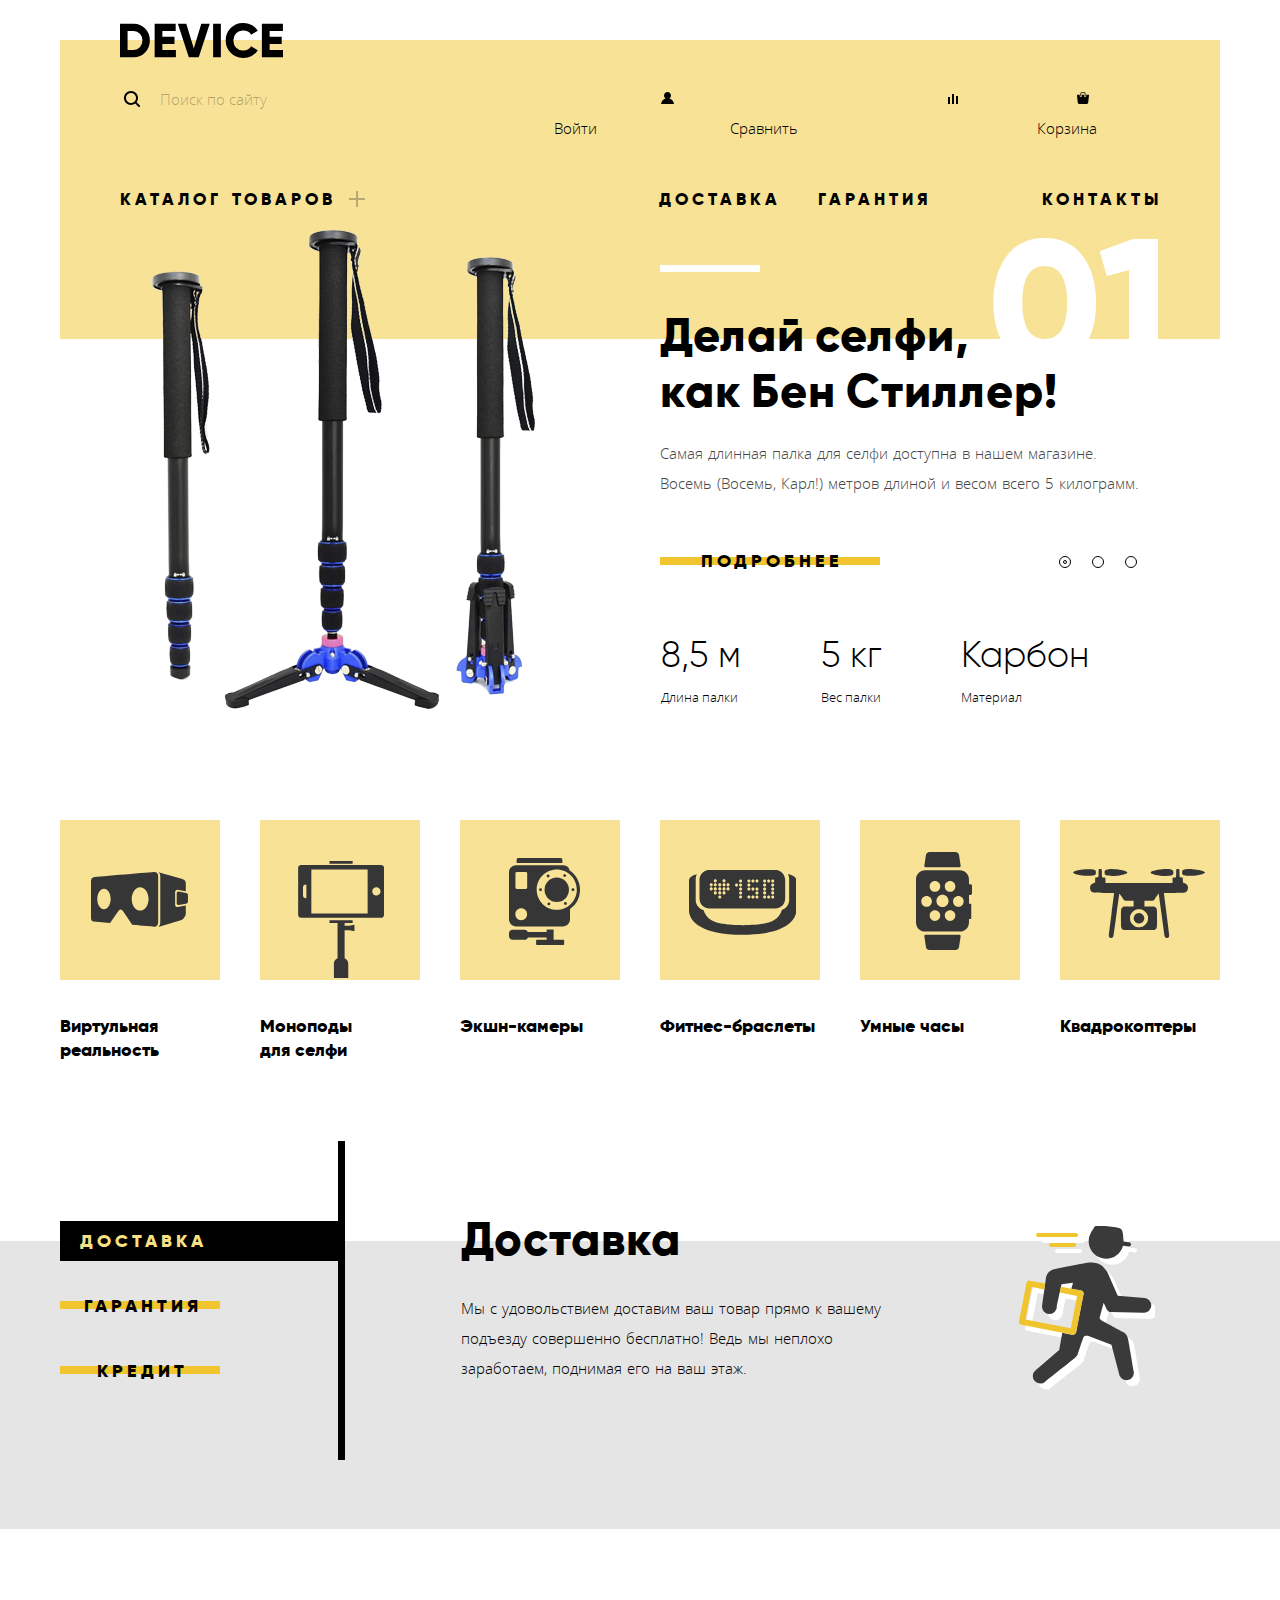
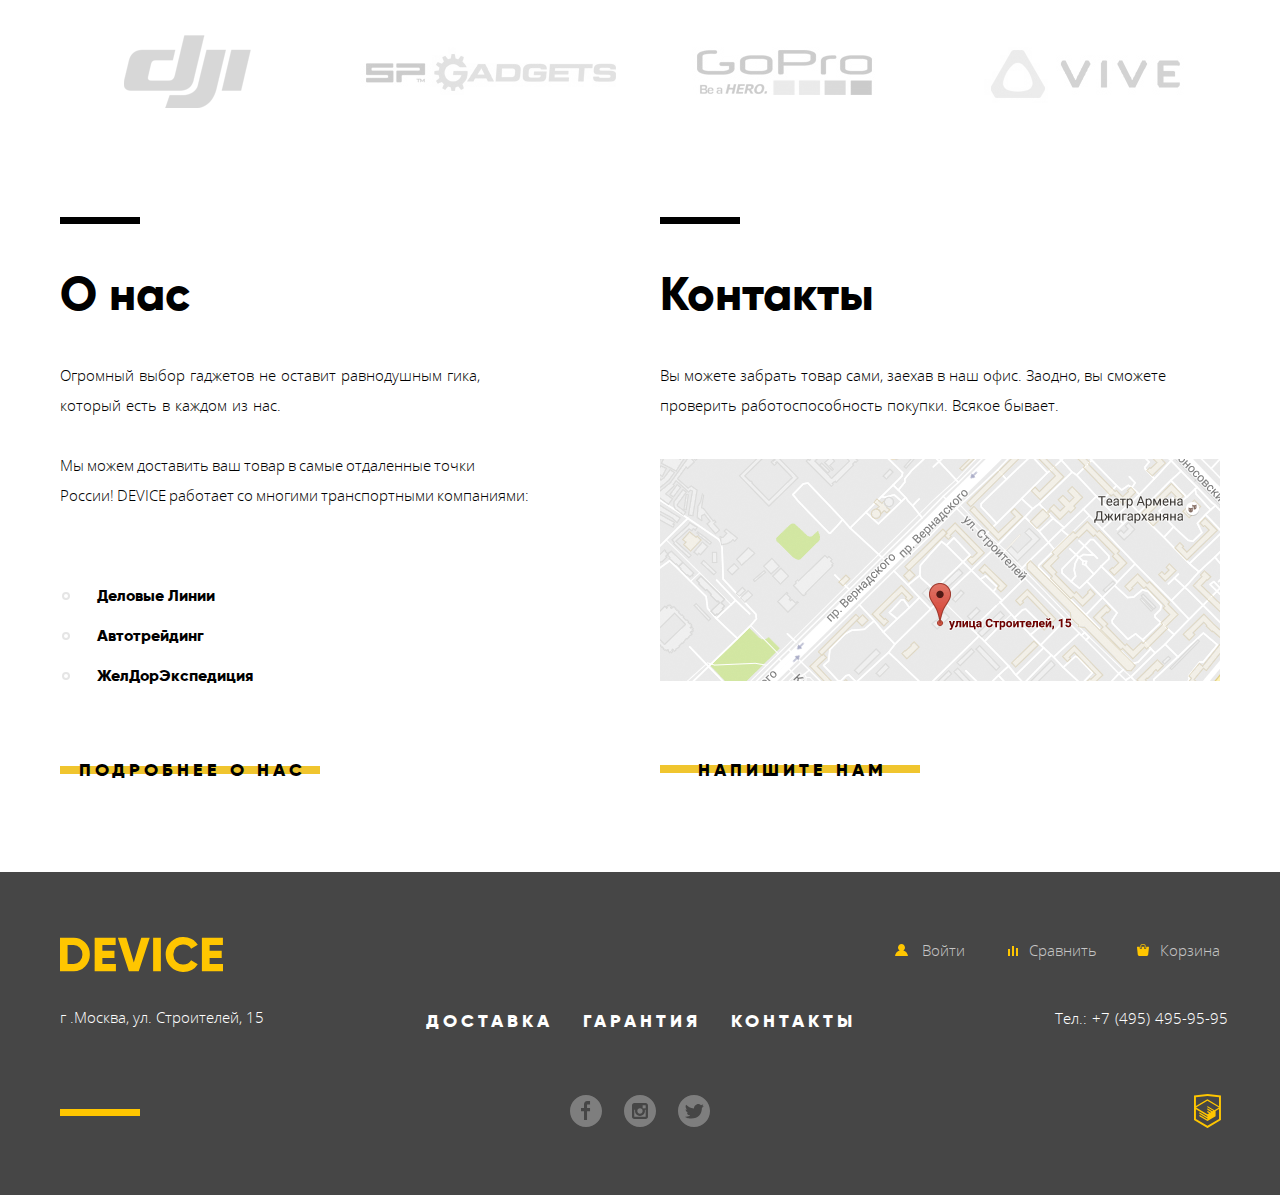
==== commit 2af39545: "Защита проекта" ====
--- a/index.html
+++ b/index.html
@@ -4,7 +4,7 @@
     <meta charset="utf-8">
     <title>HTML Academy: Девайс</title>
     <link rel = "stylesheet" href = "css/normalize.css">
-    <link rel = "stylesheet" href = "css/style.css">
+    <link rel = "stylesheet" href = "css/min-style.css">
   </head>
   <body>
     <div class = "main-container">
@@ -101,6 +101,7 @@
             </ul>
           </nav>
           <h1 class = visually-hidden>Магазин Девайс</h1>
+        </div>
       </header>
     </div>
     <main class = "page-main">
@@ -187,38 +188,39 @@
           </ul>
         </section>
         <section class = "gadgets">
-            <ul class = "list-gadgets">
-              <li class = "gadget-elem">
-                <a href = "inner.html">
-                  <span>Виртульная реальность</span>
-                </a>
-              </li>
-              <li class = "gadget-elem">
-                <a href = "inner.html">
-                  <span>Моноподы для селфи</span>
-                </a>
-              </li>
-              <li class = "gadget-elem">
-                <a href = "inner.html">
-                  <span>Экшн-камеры</span>
-                </a>
-              </li>
-              <li class = "gadget-elem">
-                <a href = "inner.html">
-                  <span>Фитнес-браслеты</span>
-                </a>
-              </li>
-              <li class = "gadget-elem">
-                <a href = "inner.html">
-                  <span>Умные часы</span>
-                </a>
-              </li>
-              <li class = "gadget-elem">
-                <a href = "inner.html">
-                  <span>Квадрокоптеры</span>
-                </a>
-              </li>
-            </ul>
+          <h2 class = "visually-hidden">Выбор гаджетов</h2>
+          <ul class = "list-gadgets">
+            <li class = "gadget-elem">
+              <a href = "inner.html">
+                <span>Виртульная реальность</span>
+              </a>
+            </li>
+            <li class = "gadget-elem">
+              <a href = "inner.html">
+                <span>Моноподы для селфи</span>
+              </a>
+            </li>
+            <li class = "gadget-elem">
+              <a href = "inner.html">
+                <span>Экшн-камеры</span>
+              </a>
+            </li>
+            <li class = "gadget-elem">
+              <a href = "inner.html">
+                <span>Фитнес-браслеты</span>
+              </a>
+            </li>
+            <li class = "gadget-elem">
+              <a href = "inner.html">
+                <span>Умные часы</span>
+              </a>
+            </li>
+            <li class = "gadget-elem">
+              <a href = "inner.html">
+                <span>Квадрокоптеры</span>
+              </a>
+            </li>
+          </ul>
         </section>
       </div>
       <section class = "second-slider">
--- a/css/min-style.css
+++ b/css/min-style.css
@@ -0,0 +1 @@
+@font-face{font-family:"Gilroy";src:url(../fonts/gilroyextrabold.woff2) format("woff2"),url(../fonts/gilroyextrabold.woff) format("woff");font-weight:800;font-style:normal}@font-face{font-family:"Gilroy";src:url(../fonts/gilroylight.woff2) format("woff2"),url(../fonts/gilroylight.woff) format("woff");font-weight:300;font-style:normal}@font-face{font-family:"Open Sans";src:url(../fonts/opensans.woff2) format("woff2"),url(../fonts/opensans.woff) format("woff");font-weight:400;font-style:normal}@font-face{font-family:"Open Sans";src:url(../fonts/opensanslight.woff2) format("woff2"),url(../fonts/opensanslight.woff) format("woff");font-weight:300;font-style:normal}*,::before,::after{box-sizing:border-box}body{margin:0;padding:0;font-family:"Open Sans","Arial",sans-serif;font-size:15px;line-height:30px;color:#000;font-weight:300}a{text-decoration:none}img{max-width:100%}.visually-hidden:not(:focus):not(:active),input[type=checkbox].visually-hidden,input[type=radio].visually-hidden{position:absolute;width:1px;height:1px;margin:-1px;padding:0;white-space:nowrap;border:0;-webkit-clip-path:inset(100%);clip-path:inset(100%);clip:rect(0 0 0 0);overflow:hidden}.button{display:block;height:40px;font-family:"Gilroy","Arial",sans-serif;font-size:18px;line-height:24px;color:inherit;font-weight:800;letter-spacing:4px;text-align:center;text-transform:uppercase;background-color:transparent;background-image:linear-gradient(180deg,transparent 15px,#f0c52e 15px,#f0c52e 23px,transparent 23px);border:0}.button:hover{background-color:#f0c52e}.button:active{color:rgba(0,0,0,.3);background-color:#f0c52e}.button.disabled,.button:disabled{background-color:#000;opacity:.5;cursor:default}.container{width:1040px;margin:0 auto}.main-container{width:1200px;margin:0 auto;padding:0 20px}.page-header{min-height:226px;background-image:linear-gradient(to bottom,transparent 40px,rgba(240,197,46,.5) 40px,rgba(240,197,46,.5))}.main-logo{width:163px;height:35px;padding-top:23px;margin-bottom:48px}.link-logo{width:163px;height:35px}.link-logo:hover{opacity:.6}.link-logo:active{opacity:.3}.list-menu,.nav-list{margin:0;padding:0;list-style:none}.list-menu{display:flex;margin-bottom:33px}.focus-search{position:relative}.focus-search::before{content:"";position:absolute;top:8px;left:4px;width:20px;height:20px;background-image:url(../img/icon-search.svg);background-repeat:no-repeat;background-position:0 0}.search-cite{width:348px;height:34px;padding-left:40px;font:inherit;color:inherit;background-color:transparent;border:0;border-bottom:2px solid transparent;cursor:default}.search-grid{display:inline-block;margin-right:-4px;vertical-align:top}.search-cite:focus{width:348px;height:34px;padding-left:40px;padding-right:36px;outline:0;border-bottom:2px solid #000}.search-cite::-webkit-input-placeholder{color:rgba(0,0,0,.3)}.search-cite::-moz-placeholder{color:rgba(0,0,0,.3)}.search-cite:-ms-input-placeholder{color:rgba(0,0,0,.3)}.search-cite::-ms-input-placeholder{color:rgba(0,0,0,.3)}.search-cite::placeholder{color:rgba(0,0,0,.3)}.search-cite:hover::-webkit-input-placeholder{color:rgba(0,0,0,.6)}.search-cite:hover::-moz-placeholder{color:rgba(0,0,0,.6)}.search-cite:hover:-ms-input-placeholder{color:rgba(0,0,0,.6)}.search-cite:hover::-ms-input-placeholder{color:rgba(0,0,0,.6)}.search-cite:hover::placeholder{color:rgba(0,0,0,.6)}.search-cite::-webkit-input-placeholder{color:rgba(0,0,0,.3)}.search-cite::-moz-placeholder{color:rgba(0,0,0,.3)}.search-cite:-ms-input-placeholder{color:rgba(0,0,0,.3)}.search-cite::-ms-input-placeholder{color:rgba(0,0,0,.3)}.search-cite::placeholder{color:rgba(0,0,0,.3)}.search-cite:hover::-webkit-input-placeholder{color:rgba(0,0,0,.6)}.search-cite:hover::-moz-placeholder{color:rgba(0,0,0,.6)}.search-cite:hover:-ms-input-placeholder{color:rgba(0,0,0,.6)}.search-cite:hover::-ms-input-placeholder{color:rgba(0,0,0,.6)}.search-cite:hover::placeholder{color:rgba(0,0,0,.6)}.search-elem{padding:7px 20px 6px;color:#000;background-color:transparent;border:2px solid #000;cursor:default}.search-elem:hover{color:#fff;background-color:#000}.search-elem:active{color:rgba(255,255,255,.3);background-color:#000}.search-elem{visibility:hidden}.search-elem:hover,.search-elem:active,.search-cite:focus+.search-elem{visibility:visible}.elem-menu svg{margin-right:10px}.elem-menu:nth-child(3) svg{margin-right:7px}.elem-menu:nth-child(4) svg,.elem-menu:nth-child(5) svg{margin-right:7px}.elem-menu .login-header{margin-left:107px;word-spacing:2px}.login-header svg{margin-right:8px}.elem-menu .active-exit{margin-left:20px}.elem-menu .inner-compare{margin-left:65px}.elem-menu .enter{margin-left:107px}.elem-menu .compare{margin-left:218px}.elem-menu .cart{margin-left:40px}.link{color:inherit}.active-exit{color:rgba(0,0,0,.3)}.login-header{color:inherit}.login-header:hover,.link:hover{color:rgba(0,0,0,.6);fill-opacity:.6}.login-header:active,.link:active{color:rgba(0,0,0,.3);fill-opacity:.3}.link-menu{font-family:"Gilroy","Arial",sans-serif;font-size:17px;line-height:24px;color:inherit;font-weight:800;letter-spacing:4px;word-spacing:2px;text-transform:uppercase}.nav-list{display:flex}.nav-menu .catalog{position:relative;white-space:nowrap}.nav-menu .catalog::after{content:"";position:absolute;top:2px;right:-29px;width:16px;height:16px;background-image:url(../img/icon-plus.svg);background-repeat:no-repeat;background-position:0 0;opacity:.3}.nav-menu .delivery{margin-left:323px}.nav-menu .Guarantee{margin-left:37px}.nav-menu .menu-contacts{margin-left:110px}.link-menu:hover{color:rgba(0,0,0,.6)}.link-menu:active{color:rgba(0,0,0,.3)}.nav-list .submenu{display:none;position:absolute;margin-left:-60px;width:1160px;min-height:129px;list-style:none;background-color:#f7e296;z-index:2}.nav-list>li:hover .submenu{display:block}.submenu-grid>li{display:inline-block;margin-top:30px;margin-bottom:39px;margin-right:-4px;margin-right:45px;margin-left:20px;vertical-align:top}.submenu-grid>li a{color:#000}.submenu-grid>li a:hover{color:rgba(0,0,0,.6)}.submenu-grid>li a:active{color:rgba(0,0,0,.3)}.submenu ul{margin:0;padding:0;list-style:none}.slider{position:relative;margin-bottom:74px;background-image:linear-gradient(to bottom,rgba(240,197,46,.5) 113px,transparent 113px)}.grid-slider{display:flex;min-height:520px}.slide-elem img{margin-left:91px;margin-right:100px}.slide-elem:nth-child(2) img{margin-top:13px;margin-left:116px;margin-right:114px}.slide-elem:nth-child(3) img{margin-top:66px;margin-left:32px;margin-right:17px}.slide-info{width:520px;padding-top:81px;padding-left:25px}.slider-title{display:block;position:relative;width:400px;margin:0;padding:0;margin-bottom:19px;font-family:"Gilroy","Arial",sans-serif;letter-spacing:1px;word-spacing:-3px;font-size:47px;line-height:56px;font-weight:800;z-index:1}.slide-elem:nth-of-type(3) .slider-title{width:513px}.slider-title::before{content:"";position:absolute;top:-42px;width:100px;height:7px;border-top:7px solid #fff}.slider-title::after{content:"01";position:absolute;top:-92px;right:-112px;min-width:166px;min-height:131px;font-family:"Gilroy","Arial",sans-serif;font-size:180px;line-height:180px;color:#fff;z-index:-1}.slide-elem:nth-child(2) .slider-title::after{content:"02";right:-111px}.slide-elem:nth-child(3) .slider-title::after{content:"03";right:2px}.slider-text{width:480px;margin:0;padding:0;margin-bottom:44px;word-spacing:1px;color:#464646}.slide-elem:nth-of-type(2) .slider-text{padding-right:40px}.slide-elem:nth-of-type(3) .slider-text{padding-right:20px}.btn-slider{width:220px;margin-bottom:48px;padding-top:7px;padding-left:3px}.text-table{border-collapse:collapse}.text-table td{padding-bottom:7px}.text-table td:nth-child(1){width:160px}.text-table td:nth-child(2){width:140px}.text-table td:nth-child(3){width:160px}.text-value td{font-family:"Gilroy","Arial",sans-serif;font-size:36px;line-height:48px;font-weight:300}.text-product td{font-size:13px;line-height:20px}.control-sliders{position:absolute;top:110%;right:25%;margin-top:-255px;margin-right:-207px}.control-sliders label{display:inline-block;position:relative;width:12px;height:12px;margin-top:3px;margin-right:-4px;margin-right:17px;font-size:0;vertical-align:middle;background-color:transparent;border:1px solid #000;border-radius:50%}.control-sliders label:nth-child(3){margin-right:0}.slide-list{margin:0;padding:0;list-style:none}.slide-elem{display:none}#control-1:checked~.slide-list .slide-elem:nth-child(1),#control-2:checked~.slide-list .slide-elem:nth-child(2),#control-3:checked~.slide-list .slide-elem:nth-child(3){display:block}#control-1:checked~.control-sliders .slider-controls-item--1::before,#control-2:checked~.control-sliders .slider-controls-item--2::before,#control-3:checked~.control-sliders .slider-controls-item--3::before{content:"";position:absolute;top:3px;left:3px;width:4px;height:4px;border:1px solid #000;border-radius:50%;z-index:1}.gadgets{margin-bottom:49px}.list-gadgets{display:flex;flex-wrap:wrap;margin:0;padding:0;list-style:none}.gadget-elem{width:160px;min-height:240px;margin-right:40px;margin-bottom:30px}.gadget-elem:nth-child(6n){margin-right:0}.gadget-elem a{display:flex;align-items:flex-end;position:relative;width:160px;height:242px;background-image:linear-gradient(to bottom,rgba(240,197,46,.5) 160px,transparent 160px)}.gadget-elem:nth-child(3) a,.gadget-elem:nth-child(4) a,.gadget-elem:nth-child(5) a,.gadget-elem:nth-child(6) a{height:218px}.gadget-elem span{margin:0;padding:0;font-family:"Gilroy","Arial",sans-serif;font-size:18px;line-height:24px;font-weight:800;color:#000}.gadget-elem:nth-child(2) span{width:100px}.gadget-elem a:hover{background-image:linear-gradient(to bottom,rgba(240,197,46) 160px,transparent 160px)}.gadget-elem a:active>span,.gadget-elem a:active::before{opacity:.3}.gadget-elem a::before{content:"";position:absolute;top:52px;left:31px;width:97px;height:55px;background-image:url(../img/popular-1.svg);background-repeat:no-repeat;background-position:0 0}.gadget-elem:nth-child(2) a::before{top:41px;left:38px;width:86px;height:117px;background-image:url(../img/popular-2.svg)}.gadget-elem:nth-child(3) a::before{top:38px;left:49px;width:71px;height:87px;background-image:url(../img/popular-3.svg)}.gadget-elem:nth-child(4) a::before{top:50px;left:29px;width:107px;height:65px;background-image:url(../img/popular-4.svg)}.gadget-elem:nth-child(5) a::before{top:32px;left:56px;width:56px;height:98px;background-image:url(../img/popular-5.svg)}.gadget-elem:nth-child(6) a::before{top:49px;left:13px;width:132px;height:69px;background-image:url(../img/popular-6.svg)}.second-slider{min-height:388px;margin-bottom:94px;background-image:linear-gradient(180deg,transparent,transparent 100px,#e5e5e5 100px,#e5e5e5 388px)}.content-services{display:flex}.list-second-slide{margin:0;padding:0;list-style:none}.title-second-slide{position:relative;margin:0;padding:0;margin-bottom:30px;font-family:"Gilroy","Arial",sans-serif;font-size:47px;line-height:48px;font-weight:800;letter-spacing:1px}.elem-second-slide p{width:460px;margin:0;padding:0;margin-bottom:40px;word-spacing:1px}.elem-second-slide:nth-child(2) p{width:464px}.elem-second-slide:nth-child(3) p{width:434px}.elem-second-slide .title-second-slide::after{content:"";position:absolute;top:11px;right:-234px;width:136px;height:164px;background-image:url(../img/service-delivery.svg);background-repeat:no-repeat;background-position:0 0}.elem-second-slide:nth-of-type(2) .title-second-slide::after{top:-13px;right:-250px;width:171px;height:195px;background-image:url(../img/service-warranty.svg)}.elem-second-slide:nth-of-type(3) .title-second-slide::after{top:-14px;right:-255px;width:156px;height:188px;background-image:url(../img/service-credit.svg)}.elem-second-slide{display:none;padding-top:74px}#delivery:checked~.list-second-slide .elem-second-slide:nth-child(1),#warranty:checked~.list-second-slide .elem-second-slide:nth-child(2),#сredit:checked~.list-second-slide .elem-second-slide:nth-child(3){display:block}.buttons-container{display:flex;flex-direction:column;min-height:319px;padding-top:80px;margin-right:116px;margin-bottom:69px;border-right:7px solid #000}.buttons-container .button{width:160px;margin-right:118px;margin-bottom:25px;padding-top:8px;padding-left:5px;text-align:center}.buttons-container .button:hover,.buttons-container .button:active{color:#000;background-color:#f0c52e}#delivery:checked~.buttons-container label[for=delivery],#warranty:checked~.buttons-container label[for=warranty],#сredit:checked~.buttons-container label[for=сredit]{margin-right:0;padding-left:20px;padding-right:258px;color:#f7e184;text-align:center;background-image:none;background-color:#000}#warranty:checked~.buttons-container label[for=warranty]{padding-left:24px;padding-right:254px}#сredit:checked~.buttons-container label[for=сredit]{padding-left:36px;padding-right:242px}.company{margin-bottom:94px}.list-company{display:flex;flex-wrap:wrap;margin:0;padding:0;list-style:none}.company-elem{width:260px;min-height:100px;margin-right:40px}.company-elem:nth-child(4n){margin-right:0}.company-elem a{position:relative}.company-elem a:hover::before{content:"";position:absolute;width:260px;height:100px;background-image:url(../img/logo-dj.png);background-repeat:no-repeat;background-position:0 0}.company-elem:nth-child(2) a:hover::before{background-image:url(../img/logo-spgadgets.png)}.company-elem:nth-child(3) a:hover::before{background-image:url(../img/logo-gopro.png)}.company-elem:nth-child(4) a:hover::before{background-image:url(../img/logo-vive.png)}.company-elem a{opacity:.2}.company-elem a:hover{opacity:1}.contacts,.about-us{width:560px;padding-top:44px}.grid-contacts{display:flex;justify-content:space-between;margin-bottom:81px}.title-contacts{position:relative;margin:0;padding:0;margin-bottom:42px;font-family:"Gilroy","Arial",sans-serif;font-size:47px;line-height:48px;font-weight:800}.title-contacts::before{content:"";position:absolute;top:-53px;width:80px;height:7px;border-top:7px solid #000}.about-us .text-contacts{width:470px;margin:0;padding:0;margin-bottom:66px;word-spacing:-1px}.about-us .text-contacts:nth-child(2){width:450px;margin-bottom:30px;word-spacing:1px}.list-contacts{margin:0;padding:0;margin-bottom:55px;padding-left:37px;font-family:"Gilroy","Arial",sans-serif;font-size:16px;line-height:40px;font-weight:800;list-style:none}.elem-contacts{position:relative}.elem-contacts::before{content:"";position:absolute;top:16px;left:-35px;width:8px;height:8px;border-radius:50%;border:2px solid #e5e5e5}.btn-about-us{width:260px;padding-top:7px;padding-left:5px}.contacts .text-contacts{margin-bottom:39px}.map{margin:0;padding:0;margin-bottom:69px}.map-image{vertical-align:bottom}.btn-contacts{width:260px;padding-left:11px}.title-show{margin:0;padding:0;margin-top:38px;margin-bottom:19px;font-family:"Gilroy","Arial",sans-serif;font-size:47px;line-height:48px;font-weight:800;word-spacing:4px}.filter-catalog-grid{display:flex;justify-content:space-between}.list-show{display:flex;margin:0;padding:0;margin-bottom:44px;list-style:none}.elem-show{margin-right:40px;letter-spacing:-1px;word-spacing:7px}.pictures-arrows{position:relative}.pictures-arrows::after{content:"";position:absolute;top:13px;left:69px;width:6px;height:9px;background-image:url(../img/nav-arrow.svg);background-repeat:no-repeat;background-position:0 0}.pictures-arrows:nth-child(2)::after{left:130px}.link-active-show{color:rgba(0,0,0,.3)}.link-show{color:rgba(0,0,0,.3)}.link-show:hover{color:rgba(0,0,0,.6)}.link-show:active{color:rgba(0,0,0,.1)}.list-catalog{display:flex;flex-wrap:wrap;justify-content:space-between;width:760px;margin:0;padding:0;margin-top:69px;list-style:none}.list-catalog .catalog-elem{position:relative;width:360px;min-height:495px;margin-bottom:11px}.catalog-elem .check{visibility:hidden;position:absolute;top:29px;right:27px;width:60px;height:60px;padding-top:16px;font-family:"Gilroy","Arial",sans-serif;font-size:14px;line-height:24px;font-weight:800;text-transform:uppercase;text-align:center;color:rgba(0,0,0,.2);border:2px solid rgba(0,0,0,.1);border-radius:50%}.catalog-elem:nth-child(4) .check{visibility:visible}.list-catalog .catalog-elem:nth-last-child(1),.list-catalog .catalog-elem:nth-last-child(2){margin-bottom:0}.catalog-elem img{margin-bottom:23px}.product-card{position:absolute;top:0;width:360px;min-height:379px;padding-top:169px;text-align:center;background-color:transparent;opacity:0;cursor:pointer;z-index:1}.product-card:hover{background-color:rgba(238,238,238,.7);opacity:1}.btn-product-card{width:200px;padding-top:7px;margin-left:80px;margin-bottom:9px}.product-card .compare-product-card{font-family:"Open Sans","Arial",sans-serif;font-size:13px;line-height:36px;color:rgba(0,0,0,.5);font-weight:300}.product-card .compare-product-card:hover{color:#000}.product-card .compare-product-card:active{color:rgba(0,0,0,.2)}.card{display:flex;justify-content:space-between}.title-card{display:flex;flex-wrap:wrap}.text-card{display:flex;flex-wrap:wrap;justify-content:flex-end;width:78px}.main-catalog a{font-family:"Gilroy","Arial",sans-serif;font-size:18px;line-height:24px;color:inherit;font-weight:800;word-spacing:3px}.catalog-elem h3{margin:0;padding:0}.catalog-elem:nth-child(2) h3{width:180px}.catalog-elem:nth-child(4) h3{width:230px}.main-catalog span{font-family:"Gilroy","Arial",sans-serif;font-size:16px;line-height:24px;color:#464646;font-weight:300}.pagination{margin-bottom:77px;background-color:rgba(0,0,0,.08)}.list-pagination{display:flex;justify-content:space-between;min-height:70px;margin:0;padding:0;padding-top:20px;list-style:none}.number-submenu{display:flex;margin:0;padding:0;padding-top:2px;padding-left:10px;list-style:none}.number-submenu li{margin-right:32px}.number-submenu li:last-child{margin-right:0}.pagination-elem a{font-family:"Gilroy","Arial",sans-serif;font-size:16px;line-height:24px;color:rgba(0,0,0,.3);font-weight:800;text-transform:uppercase}.pagination-elem a:hover{color:rgba(0,0,0,.6)}.pagination-elem a:active{color:#000}.current-active a,.current-active a:hover,.current-active a:active{font-family:"Gilroy","Arial",sans-serif;font-size:16px;line-height:24px;color:#000;font-weight:800}.list-pagination .pagination-back,.list-pagination .pagination-forward{width:126px;padding:25px 30px 25px 30px;font-family:"Gilroy","Arial",sans-serif;font-size:16px;line-height:24px;color:#000;font-weight:800;text-align:center;letter-spacing:3px}.list-pagination .pagination-back:hover,.list-pagination .pagination-forward:hover{color:#000;background-color:#d9d9d9}.list-pagination .pagination-back:active,.list-pagination .pagination-forward:active{color:rgba(0,0,0,.3);background-color:#d9d9d9}.filter-sort-grid{display:flex}.filter-sort-catalog{background-image:linear-gradient(to right,#dbdbdb ,#dbdbdb 25%,#ebebeb 25%,#ebebeb)}.filter-sort-grid .sort-container:first-child{width:328px;min-height:70px;padding-top:23px;padding-left:60px;background-color:#dbdbdb}.filter-sort-grid .sort-container:nth-child(2){display:flex;align-items:center;width:832px;min-height:70px}.title-sort,.title-filter{margin:0;padding:0;font-family:"Gilroy","Arial",sans-serif;font-size:16px;line-height:24px;color:inherit;font-weight:800;letter-spacing:4px;text-transform:uppercase}.arrows,.sort-list{display:flex;flex-wrap:wrap;margin:0;padding:0;padding-top:1px;list-style:none}.sort-list{align-self:flex-start;padding-top:18px}.sort-elem a,.sort-activ a{color:rgba(0,0,0,.3);font-size:14px;line-height:18px;font-weight:400}.sort-elem a:hover{color:rgba(0,0,0,.6)}.sort-elem a:active{color:#000}.sort-activ a,.sort-activ a:hover,.sort-activ a:active{color:#000}.sort-elem a{margin-right:28px}.sort-elem:nth-child(2) a{margin-right:31px}.sort-elem:nth-child(3) a{margin-right:0}.title-sort{margin-left:71px;margin-right:48px}.arrows{display:flex;flex-wrap:nowrap;padding-top:25px;margin-left:231px}.arrows-elem{width:10px;margin-right:20px}.arrows-elem:nth-child(2){margin-right:0}.arrows-elem.arrows-up a,.arrows-elem.arrows-down a{position:relative;font-size:0}.arrows-up a::before{content:"";position:absolute;width:10px;height:11px;background-image:url(../img/icon-up-arrow.svg);background-repeat:no-repeat;background-position:0 0}.arrows-down a::before{content:"";position:absolute;width:10px;height:11px;background-image:url(../img/icon-down-arrow.svg);background-repeat:no-repeat;background-position:0 0}.arrows-up a::before{opacity:.2}.arrows-up a:hover::before{opacity:.4}.arrows-down a::before,.arrows-up a:active::before{opacity:1}.min-price,.max-price{background-color:transparent;border:0}.price-controls{display:flex}.price-controls .price{margin-right:12px}.price{width:60px;height:25px}.price-controls input[type=number]::-webkit-input-placeholder{font-family:"Gilroy","Arial",sans-serif;font-size:14px;line-height:24px;color:rgba(0,0,0,.2);font-weight:300}.price-controls input[type=number]::-moz-placeholder{font-family:"Gilroy","Arial",sans-serif;font-size:14px;line-height:24px;color:rgba(0,0,0,.2);font-weight:300}.price-controls input[type=number]:-ms-input-placeholder{font-family:"Gilroy","Arial",sans-serif;font-size:14px;line-height:24px;color:rgba(0,0,0,.2);font-weight:300}.price-controls input[type=number]::-ms-input-placeholder{font-family:"Gilroy","Arial",sans-serif;font-size:14px;line-height:24px;color:rgba(0,0,0,.2);font-weight:300}.price-controls input[type=number]::placeholder,.price-controls label{font-family:"Gilroy","Arial",sans-serif;font-size:14px;line-height:24px;color:rgba(0,0,0,.2);font-weight:300}.range-controls{position:relative;margin-top:34px;margin-bottom:10px}.range-controls .scale{height:2px;background-color:#dbdbdb}.range-controls .bar{width:53%;height:2px;background-color:#91c92f}.toggle{position:absolute;top:-9px;width:20px;height:20px;background-color:#ababab;border:8px solid #fff;border-radius:50%;box-shadow:0 2px 1px 0 rgba(0,1,1,.2);cursor:pointer}.min-toggle{left:-3%}.max-toggle{left:53%}.toggle:hover{width:22px;height:22px;box-shadow:0 3px 1px 0 rgba(0,1,1,.2)}.filter-catalog-background{background-image:linear-gradient(to right,#efefef ,#efefef 25%,transparent 25%,transparent)}.filter{width:328px;padding-left:60px;background-color:#efefef}.filter fieldset{width:201px;margin:0;padding:0;margin-top:69px;border:0}.filter fieldset:nth-child(2){margin-top:33px}.filter fieldset:nth-child(3){margin-top:32px}.filter legend{display:block;width:100%;padding-top:10px;font-family:"Gilroy","Arial",sans-serif;font-size:18px;line-height:24px;color:inherit;font-weight:800;border-top:2px solid #000}.filter ul{margin:0;padding:0;margin-top:17px;padding-left:38px;font-size:14px;line-height:40px;list-style:none}.filter-input-checkbox:checked+label{position:relative}.filter-input-checkbox:checked+label::before{content:"";position:absolute;width:27px;height:23px;background-image:url(../img/icon-checkbox-on.svg);background-repeat:no-repeat;background-position:0 0}.filter-input-checkbox+label{position:relative}.filter-input-checkbox+label::before{content:"";position:absolute;top:-1px;left:-40px;width:23px;height:23px;background-image:url(../img/icon-checkbox-off.svg);background-repeat:no-repeat;background-position:0 0}.filter-input-radio+label{position:relative}.filter-input-radio+label::before{content:"";position:absolute;top:-4px;left:-40px;width:25px;height:25px;border:4px solid #000;border-radius:50%}.filter-input-radio:checked+label{position:relative}.filter-input-radio:checked+label::after{content:"";position:absolute;top:0;left:-36px;width:17px;height:17px;background-color:#000;border:4px solid #efefef;border-radius:50%}.filter-input-radio:checked+label:hover::after,.filter-input-radio+label:hover::before,.filter-input-checkbox+label:hover::before{opacity:.6}.filter-input-radio:disabled+label::after,.filter-input-radio:disabled+label::before,.filter-input-checkbox:disabled+label::before{opacity:.25}.filter-input:disabled+label{color:rgba(0,0,0,.25)}.filter-button{width:200px;margin-top:32px}.page-footer{min-height:323px;background-color:#464646}.grid-footer{display:flex}.elem-container{width:340px}.elem-container:nth-child(1){padding-top:65px}.elem-container:nth-child(3){margin-right:0}.Services-social-container{width:480px}.logo-footer use{fill:#ffc600}.logo-device{font-size:0}.logo-device:hover{fill-opacity:.6}.logo-device:active{fill-opacity:.3}.address,.telefon-elem{color:#fff}.elem-container .main-logo{margin-bottom:15px}.elem-container .address{position:relative;margin:0;padding:0;margin-top:15px}.elem-container .address::before{content:"";position:absolute;top:107px;left:0;width:80px;height:7px;border-top:7px solid #ffc600}.second-list,.social-list,.list-footer{margin:0;padding:0;list-style:none}.elem-footer a{font-family:"Gilroy","Arial",sans-serif;font-size:18px;line-height:24px;color:#fff;font-weight:800;letter-spacing:4px;text-transform:uppercase}.elem-footer a:hover{color:rgba(255,255,255,.6)}.elem-footer a:active{color:rgba(255,255,255,.3)}.list-footer{display:flex;flex-wrap:wrap;padding-left:26px;padding-top:134px;margin-bottom:59px}.elem-footer{margin-right:30px}.elem-footer:nth-child(3n){margin-right:0}.social-list{display:flex;flex-wrap:wrap;padding-left:170px}.social-elem{margin-right:22px;margin-bottom:22px}.social-elem:nth-child(3n){margin-right:0}.social-facebook,.social-instagram,.social-twitter{fill:#fff;opacity:.3}.social-facebook:hover,.social-instagram:hover,.social-twitter:hover{opacity:.6}.social-facebook:active,.social-instagram:active,.social-twitter:active{opacity:.1}.second-list{display:flex;flex-wrap:wrap;position:relative;padding-top:63px;padding-left:0;margin-bottom:38px}.second-active-elem{position:absolute;top:63px;left:-137px;z-index:1}.second-active-elem svg{margin-right:7px}.second-elem{position:relative;margin-right:0}.second-elem:nth-child(3n) a{margin-right:0}.second-elem .second-enter{margin-left:15px}.second-elem .second-compare{margin-left:43px}.second-elem .second-cart{margin-left:40px}.second-elem svg{margin-right:10px}.second-elem:nth-child(2) svg{margin-right:7px}.second-elem:nth-child(3) svg,.second-elem:nth-child(4) svg{margin-right:7px}.second-enter-active{margin-left:40px}.second-login-active{color:rgba(255,255,255,.7);word-spacing:2px}.second-enter{color:rgba(255,255,255,.7);fill:#ffc600}.second-login-active{fill:#ffc600}.second-login-active:hover,.second-enter:hover{color:#fff;fill-opacity:.6}.second-login-active:active,.second-enter:active{color:rgba(255,255,255,.3);fill-opacity:.3}.second-enter-active{color:rgba(255,255,255,.3)}.telefon{margin-left:175px;margin-bottom:61px;word-spacing:1px;white-space:nowrap}.logo-htmlacademy{margin-left:314px}.logo-htmlacademy a{fill:#ffc600}.logo-htmlacademy a:hover{fill:rgba(255,198,0,.6)}.logo-htmlacademy a:active{fill:rgba(255,198,0,.3)}@-webkit-keyframes bounce{0%{-webkit-transform:translateY(-2000px);transform:translateY(-2000px)}70%{-webkit-transform:translateY(30px);transform:translateY(30px)}90%{-webkit-transform:translateY(-10px);transform:translateY(-10px)}to{-webkit-transform:translateY(0);transform:translateY(0)}}@keyframes bounce{0%{-webkit-transform:translateY(-2000px);transform:translateY(-2000px)}70%{-webkit-transform:translateY(30px);transform:translateY(30px)}90%{-webkit-transform:translateY(-10px);transform:translateY(-10px)}to{-webkit-transform:translateY(0);transform:translateY(0)}}@-webkit-keyframes shake{0%,to{-webkit-transform:translateX(0);transform:translateX(0)}10%,30%,50%,70%,90%{-webkit-transform:translateX(-10px);transform:translateX(-10px)}20%,40%,60%,80%{-webkit-transform:translateX(10px);transform:translateX(10px)}}@keyframes shake{0%,to{-webkit-transform:translateX(0);transform:translateX(0)}10%,30%,50%,70%,90%{-webkit-transform:translateX(-10px);transform:translateX(-10px)}20%,40%,60%,80%{-webkit-transform:translateX(10px);transform:translateX(10px)}}.modal{display:none;position:fixed;background-color:#fff;box-shadow:0 10px 100px 20px rgba(0,0,0,.2);z-index:20}.modal-show{display:block;-webkit-animation:bounce .6s;animation:bounce .6s}.modal-error{-webkit-animation:shake .6s;animation:shake .6s}.modal-login{top:50%;left:50%;width:960px;min-height:533px;margin-top:-280px;margin-left:-480px;padding:78px 100px 94px}.modal-login form{display:flex;flex-wrap:wrap}.modal-login p{display:flex;flex-direction:column;margin:0;padding:0}.modal-login label{margin-bottom:10px;font-family:"Gilroy","Arial",sans-serif;font-size:18px;line-height:24px;font-weight:800}.modal-login input[type=text],.modal-login input[type=email]{width:360px;height:50px;margin-bottom:33px;padding-left:20px;font:inherit;color:inherit;background-color:rgba(229,229,229,.5);border:0}.modal-login input[type=text]{margin-right:40px}.modal-form-textarea textarea{width:760px;min-height:156px;margin-bottom:41px;padding-top:15px;padding-left:20px;font:inherit;color:inherit;background-color:rgba(229,229,229,.5);border:0}.modal-login input::-webkit-input-placeholder,.modal-form-textarea textarea::-webkit-input-placeholder{font-size:14px;line-height:18px;color:rgba(70,70,70,.4)}.modal-login input::-moz-placeholder,.modal-form-textarea textarea::-moz-placeholder{font-size:14px;line-height:18px;color:rgba(70,70,70,.4)}.modal-login input:-ms-input-placeholder,.modal-form-textarea textarea:-ms-input-placeholder{font-size:14px;line-height:18px;color:rgba(70,70,70,.4)}.modal-login input::-ms-input-placeholder,.modal-form-textarea textarea::-ms-input-placeholder{font-size:14px;line-height:18px;color:rgba(70,70,70,.4)}.modal-login input::placeholder,.modal-form-textarea textarea::placeholder{font-size:14px;line-height:18px;color:rgba(70,70,70,.4)}.modal-login input[type=text]:hover,.modal-login input[type=email]:hover,.modal-form-textarea textarea:hover{background-color:rgba(230,230,230,.8)}.modal-login input[type=text]:focus,.modal-login input[type=email]:focus,.modal-form-textarea textarea:focus{background-color:rgba(255,255,255,.5);border:3px solid #f7e296}.btn-size{width:200px}.close-modal{position:absolute;top:22px;right:22px;width:55px;height:55px;font-size:0;background-image:url(../img/modal-close.svg);background-repeat:no-repeat;background-position:0 0;background-color:transparent;border:0;opacity:.5;cursor:pointer;z-index:21}.close-modal:hover{opacity:1}.close-modal:active{opacity:.3}.modal-map{top:50%;left:50%;width:960px;height:559px;margin-top:-280px;margin-left:-480px;background-color:#e9e9e9}.modal-map iframe{position:relative;z-index:2}.modal-map img{position:absolute;top:0;left:0;z-index:1}
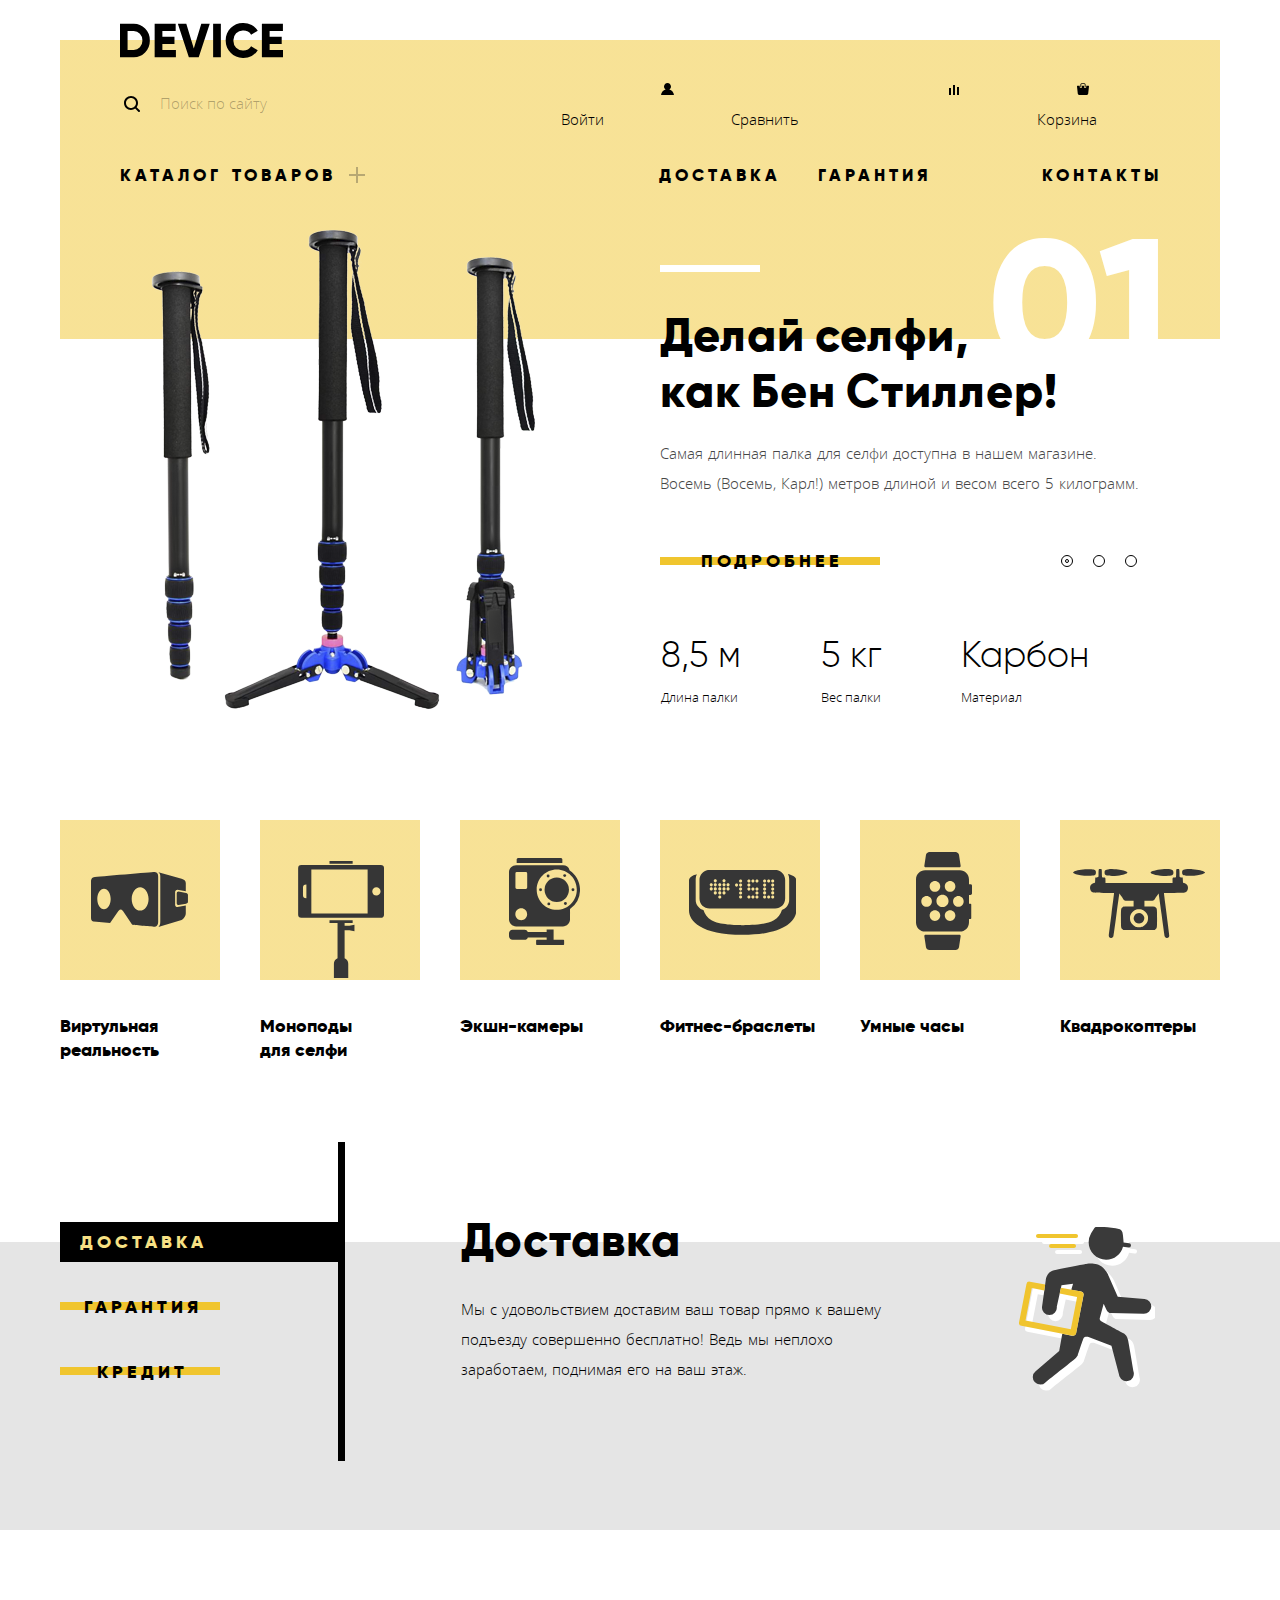
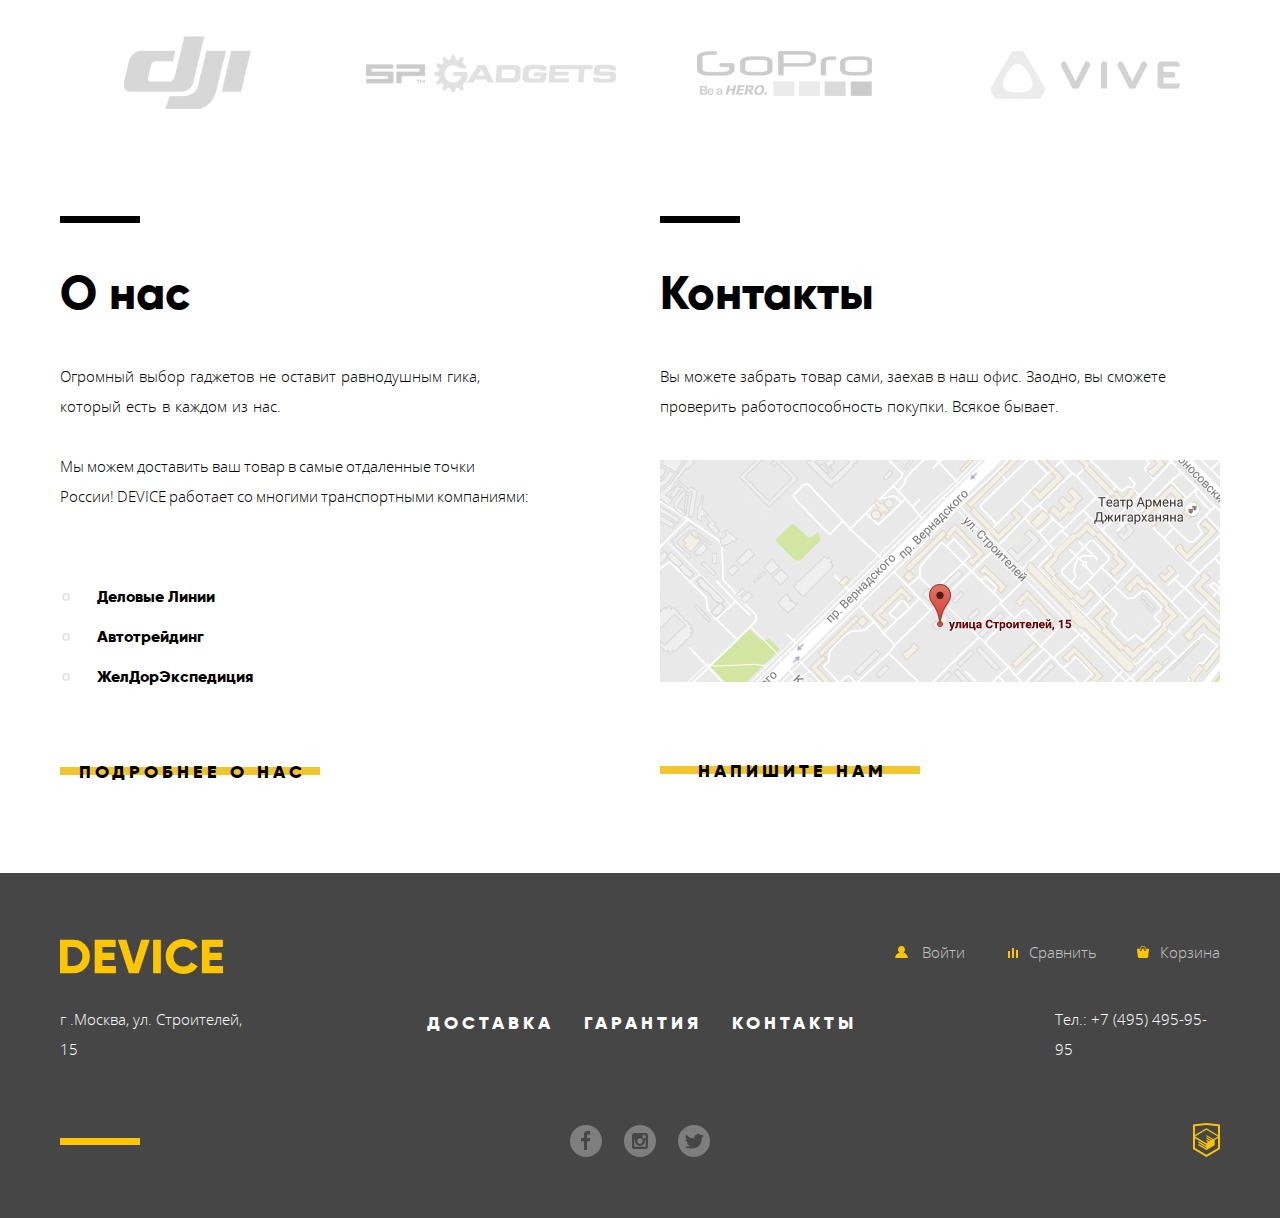
==== commit 02b6d353: "На защиту проекта" ====
--- a/index.html
+++ b/index.html
@@ -20,8 +20,8 @@
           <ul class = "list-menu">
             <li class = "elem-menu">
               <form class = "focus-search" action = "#" method = "get">
-                  <input class = "search-grid search-cite" type = "search" placeholder = "Поиск по сайту" aria-label = "Форма поиск">
-                  <input class = "search-grid search-elem" type = "submit" value = "Найти" aria-label = "Кнопка найти">
+                  <input class = "search-cite" type = "search" placeholder = "Поиск по сайту" aria-label = "Форма поиск">
+                  <input class = "search-elem" type = "submit" value = "Найти" aria-label = "Кнопка найти">
               </form>
             </li>
             <li class = "elem-menu">
@@ -228,9 +228,9 @@
           <div class = "grid-second-slider">
             <h3 class = visually-hidden>Услуги</h3>
             <div class = "content-services">
-              <input class = "visually-hidden" type = "radio" name = "second-button" id = "delivery" checked>
-              <input class = "visually-hidden" type = "radio" name = "second-button" id = "warranty">
-              <input class = "visually-hidden" type = "radio" name = "second-button" id = "сredit">
+              <input class = "visually-hidden link-slider" type = "radio" name = "second-button" id = "delivery" checked>
+              <input class = "visually-hidden link-slider" type = "radio" name = "second-button" id = "warranty">
+              <input class = "visually-hidden link-slider" type = "radio" name = "second-button" id = "сredit">
               <div class="buttons-container">
                 <label class = "button toggle-item-1" for = "delivery">Доставка</label>
                 <label class = "button toggle-item-2" for = "warranty">Гарантия</label>
@@ -326,7 +326,7 @@
                   height = "222" alt = "Офис компании по адресу ул. Большая Конюшенная 19/8, Санкт-Петербург">
               </a>
             </figure>
-            <button class = "button btn-contacts" type = "button">Напишите нам</button>
+            <a class = "button btn-contacts" href = "form.html">Напишите нам</a>
           </section>
         </div>
       </div>
@@ -340,9 +340,38 @@
                 <use xlink:href = "#logo-icon" class = "logo-elem" xmlns="http://www.w3.org/2000/svg" />
               </svg>
             </a>
+            <section class = "second-menu">
+              <h2 class = visually-hidden>Дополнительное меню подвала</h2>
+              <ul class = "second-list">
+                <li class = "second-elem">
+                  <a class = "second-enter" href = "login.html">
+                    <svg width = "13" height = "12" viewBox = "0 0 13 12">
+                      <use xlink:href = "#main-enter" xmlns = "http://www.w3.org/2000/svg" />
+                    </svg>
+                    <span>Войти</span>
+                  </a>
+                </li>
+                <li class = "second-elem">
+                  <a class = "second-enter second-compare" href = "#">
+                    <svg width = "10" height = "10" viewBox = "0 0 10 10">
+                      <use xlink:href = "#main-compare" xmlns = "http://www.w3.org/2000/svg" />
+                    </svg>
+                    <span>Сравнить</span>
+                  </a>
+                </li>
+                <li class = "second-elem second-cart">
+                  <a class = "second-enter second-cart" href = "#">
+                    <svg width = "12" height = "12" viewBox = "0 0 12 12">
+                      <use xlink:href = "#main-cart" xmlns = "http://www.w3.org/2000/svg" />
+                    </svg>
+                    <span>Корзина</span>
+                    </a>
+                </li>
+              </ul>
+            </section>
+          </div>
+          <div class = "elem-container">
             <p class = "address">г .Москва, ул. Строителей, 15</p>
-          </div>
-          <div class = "Services-social-container">
             <section class = "menu-footer">
               <h2 class = visually-hidden>Навигационная меню</h2>
               <ul class = "list-footer">
@@ -357,6 +386,9 @@
                 </li>
               </ul>
             </section>
+            <a href = "tel:+74954959595" class = "telefon-elem">Тел.: +7 (495) 495-95-95</a>
+          </div>
+          <div class = "elem-container">
             <section class = "social-footer">
               <h2 class = visually-hidden>Социальные сети</h2>
               <ul class= "social-list">
@@ -401,53 +433,15 @@
                 </li>
               </ul>
             </section>
-          </div>
-          <div class = "elem-container">
-            <section class = "second-menu">
-              <h2 class = visually-hidden>Дополнительное меню подвала</h2>
-              <ul class = "second-list">
-                <li class = "second-elem">
-                  <a class = "second-enter" href = "login.html">
-                    <svg width = "13" height = "12" viewBox = "0 0 13 12">
-                      <use xlink:href = "#main-enter" xmlns = "http://www.w3.org/2000/svg" />
-                    </svg>
-                    <span>Войти</span>
-                  </a>
-                </li>
-                <li class = "second-elem">
-                  <a class = "second-enter second-compare" href = "#">
-                    <svg width = "10" height = "10" viewBox = "0 0 10 10">
-                      <use xlink:href = "#main-compare" xmlns = "http://www.w3.org/2000/svg" />
-                    </svg>
-                    <span>Сравнить</span>
-                  </a>
-                </li>
-                <li class = "second-elem second-cart">
-                  <a class = "second-enter second-cart" href = "#">
-                    <svg width = "12" height = "12" viewBox = "0 0 12 12">
-                      <use xlink:href = "#main-cart" xmlns = "http://www.w3.org/2000/svg" />
-                    </svg>
-                    <span>Корзина</span>
-                    </a>
-                </li>
-              </ul>
-            </section>
-            <div class = "telefon">
-              <a href = "tel:+74954959595" class = "telefon-elem">
-                Тел.: +7 (495) 495-95-95
-              </a>
-            </div>
-            <div class = "logo-htmlacademy">
-              <a href = "https://htmlacademy.ru/intensive/htmlcss" aria-label = "Логотип HTMLacademy">
-                <svg xmlns = "http://www.w3.org/2000/svg" width = "27" height = "34" viewBox = "0 0 27 34">
-                  <path d = "M13.62,0.017L13.472,0L0,1.412v24.661l13.473,8.017l13.43-7.99l0.042-0.025V1.412L13.62,0.017z
-                    M25.019,12.127L13.495,5.334 L13.494,5.23l-0.087,0.05l-0.088-0.056v0.109L1.925,12.118V3.147l11.548-1.212l11.547,1.212V12.127z
-                    M13.405,6.787L24.923,13.5 l-4.479,2.64l-7.093-4.221l-0.014,1.415l5.904,3.513l-0.86,0.507l-5.03-2.992l-0.014,1.415l3.827,2.275l-0.782,0.523l-3.031-1.787
-                    l-0.014,1.413l1.853,1.091l-1.8,1.081L2.034,13.622L13.405,6.787z M1.925,15.127l11.411,6.791l0.016,1.044L5.41,18.234L5.395,19.65
-                    l7.979,4.795l0.018,1.076l-7.973-4.74l-0.013,1.414l8.021,4.822l0.046,0.025l8.143-4.872l-0.011-5.177l3.415-2.036v10.021 L13.472,31.85L1.925,24.979V15.127z"/>
-                </svg>
-              </a>
-            </div>
+            <a class = "logo-htmlacademy" href = "https://htmlacademy.ru/intensive/htmlcss" aria-label = "Логотип HTMLacademy">
+              <svg xmlns = "http://www.w3.org/2000/svg" width = "27" height = "34" viewBox = "0 0 27 34">
+                <path d = "M13.62,0.017L13.472,0L0,1.412v24.661l13.473,8.017l13.43-7.99l0.042-0.025V1.412L13.62,0.017z
+                  M25.019,12.127L13.495,5.334 L13.494,5.23l-0.087,0.05l-0.088-0.056v0.109L1.925,12.118V3.147l11.548-1.212l11.547,1.212V12.127z
+                  M13.405,6.787L24.923,13.5 l-4.479,2.64l-7.093-4.221l-0.014,1.415l5.904,3.513l-0.86,0.507l-5.03-2.992l-0.014,1.415l3.827,2.275l-0.782,0.523l-3.031-1.787
+                  l-0.014,1.413l1.853,1.091l-1.8,1.081L2.034,13.622L13.405,6.787z M1.925,15.127l11.411,6.791l0.016,1.044L5.41,18.234L5.395,19.65
+                  l7.979,4.795l0.018,1.076l-7.973-4.74l-0.013,1.414l8.021,4.822l0.046,0.025l8.143-4.872l-0.011-5.177l3.415-2.036v10.021 L13.472,31.85L1.925,24.979V15.127z"/>
+              </svg>
+            </a>
           </div>
         </div>
       </div>
--- a/css/min-style.css
+++ b/css/min-style.css
@@ -1 +1 @@
-@font-face{font-family:"Gilroy";src:url(../fonts/gilroyextrabold.woff2) format("woff2"),url(../fonts/gilroyextrabold.woff) format("woff");font-weight:800;font-style:normal}@font-face{font-family:"Gilroy";src:url(../fonts/gilroylight.woff2) format("woff2"),url(../fonts/gilroylight.woff) format("woff");font-weight:300;font-style:normal}@font-face{font-family:"Open Sans";src:url(../fonts/opensans.woff2) format("woff2"),url(../fonts/opensans.woff) format("woff");font-weight:400;font-style:normal}@font-face{font-family:"Open Sans";src:url(../fonts/opensanslight.woff2) format("woff2"),url(../fonts/opensanslight.woff) format("woff");font-weight:300;font-style:normal}*,::before,::after{box-sizing:border-box}body{margin:0;padding:0;font-family:"Open Sans","Arial",sans-serif;font-size:15px;line-height:30px;color:#000;font-weight:300}a{text-decoration:none}img{max-width:100%}.visually-hidden:not(:focus):not(:active),input[type=checkbox].visually-hidden,input[type=radio].visually-hidden{position:absolute;width:1px;height:1px;margin:-1px;padding:0;white-space:nowrap;border:0;-webkit-clip-path:inset(100%);clip-path:inset(100%);clip:rect(0 0 0 0);overflow:hidden}.button{display:block;height:40px;font-family:"Gilroy","Arial",sans-serif;font-size:18px;line-height:24px;color:inherit;font-weight:800;letter-spacing:4px;text-align:center;text-transform:uppercase;background-color:transparent;background-image:linear-gradient(180deg,transparent 15px,#f0c52e 15px,#f0c52e 23px,transparent 23px);border:0}.button:hover{background-color:#f0c52e}.button:active{color:rgba(0,0,0,.3);background-color:#f0c52e}.button.disabled,.button:disabled{background-color:#000;opacity:.5;cursor:default}.container{width:1040px;margin:0 auto}.main-container{width:1200px;margin:0 auto;padding:0 20px}.page-header{min-height:226px;background-image:linear-gradient(to bottom,transparent 40px,rgba(240,197,46,.5) 40px,rgba(240,197,46,.5))}.main-logo{width:163px;height:35px;padding-top:23px;margin-bottom:48px}.link-logo{width:163px;height:35px}.link-logo:hover{opacity:.6}.link-logo:active{opacity:.3}.list-menu,.nav-list{margin:0;padding:0;list-style:none}.list-menu{display:flex;margin-bottom:33px}.focus-search{position:relative}.focus-search::before{content:"";position:absolute;top:8px;left:4px;width:20px;height:20px;background-image:url(../img/icon-search.svg);background-repeat:no-repeat;background-position:0 0}.search-cite{width:348px;height:34px;padding-left:40px;font:inherit;color:inherit;background-color:transparent;border:0;border-bottom:2px solid transparent;cursor:default}.search-grid{display:inline-block;margin-right:-4px;vertical-align:top}.search-cite:focus{width:348px;height:34px;padding-left:40px;padding-right:36px;outline:0;border-bottom:2px solid #000}.search-cite::-webkit-input-placeholder{color:rgba(0,0,0,.3)}.search-cite::-moz-placeholder{color:rgba(0,0,0,.3)}.search-cite:-ms-input-placeholder{color:rgba(0,0,0,.3)}.search-cite::-ms-input-placeholder{color:rgba(0,0,0,.3)}.search-cite::placeholder{color:rgba(0,0,0,.3)}.search-cite:hover::-webkit-input-placeholder{color:rgba(0,0,0,.6)}.search-cite:hover::-moz-placeholder{color:rgba(0,0,0,.6)}.search-cite:hover:-ms-input-placeholder{color:rgba(0,0,0,.6)}.search-cite:hover::-ms-input-placeholder{color:rgba(0,0,0,.6)}.search-cite:hover::placeholder{color:rgba(0,0,0,.6)}.search-cite::-webkit-input-placeholder{color:rgba(0,0,0,.3)}.search-cite::-moz-placeholder{color:rgba(0,0,0,.3)}.search-cite:-ms-input-placeholder{color:rgba(0,0,0,.3)}.search-cite::-ms-input-placeholder{color:rgba(0,0,0,.3)}.search-cite::placeholder{color:rgba(0,0,0,.3)}.search-cite:hover::-webkit-input-placeholder{color:rgba(0,0,0,.6)}.search-cite:hover::-moz-placeholder{color:rgba(0,0,0,.6)}.search-cite:hover:-ms-input-placeholder{color:rgba(0,0,0,.6)}.search-cite:hover::-ms-input-placeholder{color:rgba(0,0,0,.6)}.search-cite:hover::placeholder{color:rgba(0,0,0,.6)}.search-elem{padding:7px 20px 6px;color:#000;background-color:transparent;border:2px solid #000;cursor:default}.search-elem:hover{color:#fff;background-color:#000}.search-elem:active{color:rgba(255,255,255,.3);background-color:#000}.search-elem{visibility:hidden}.search-elem:hover,.search-elem:active,.search-cite:focus+.search-elem{visibility:visible}.elem-menu svg{margin-right:10px}.elem-menu:nth-child(3) svg{margin-right:7px}.elem-menu:nth-child(4) svg,.elem-menu:nth-child(5) svg{margin-right:7px}.elem-menu .login-header{margin-left:107px;word-spacing:2px}.login-header svg{margin-right:8px}.elem-menu .active-exit{margin-left:20px}.elem-menu .inner-compare{margin-left:65px}.elem-menu .enter{margin-left:107px}.elem-menu .compare{margin-left:218px}.elem-menu .cart{margin-left:40px}.link{color:inherit}.active-exit{color:rgba(0,0,0,.3)}.login-header{color:inherit}.login-header:hover,.link:hover{color:rgba(0,0,0,.6);fill-opacity:.6}.login-header:active,.link:active{color:rgba(0,0,0,.3);fill-opacity:.3}.link-menu{font-family:"Gilroy","Arial",sans-serif;font-size:17px;line-height:24px;color:inherit;font-weight:800;letter-spacing:4px;word-spacing:2px;text-transform:uppercase}.nav-list{display:flex}.nav-menu .catalog{position:relative;white-space:nowrap}.nav-menu .catalog::after{content:"";position:absolute;top:2px;right:-29px;width:16px;height:16px;background-image:url(../img/icon-plus.svg);background-repeat:no-repeat;background-position:0 0;opacity:.3}.nav-menu .delivery{margin-left:323px}.nav-menu .Guarantee{margin-left:37px}.nav-menu .menu-contacts{margin-left:110px}.link-menu:hover{color:rgba(0,0,0,.6)}.link-menu:active{color:rgba(0,0,0,.3)}.nav-list .submenu{display:none;position:absolute;margin-left:-60px;width:1160px;min-height:129px;list-style:none;background-color:#f7e296;z-index:2}.nav-list>li:hover .submenu{display:block}.submenu-grid>li{display:inline-block;margin-top:30px;margin-bottom:39px;margin-right:-4px;margin-right:45px;margin-left:20px;vertical-align:top}.submenu-grid>li a{color:#000}.submenu-grid>li a:hover{color:rgba(0,0,0,.6)}.submenu-grid>li a:active{color:rgba(0,0,0,.3)}.submenu ul{margin:0;padding:0;list-style:none}.slider{position:relative;margin-bottom:74px;background-image:linear-gradient(to bottom,rgba(240,197,46,.5) 113px,transparent 113px)}.grid-slider{display:flex;min-height:520px}.slide-elem img{margin-left:91px;margin-right:100px}.slide-elem:nth-child(2) img{margin-top:13px;margin-left:116px;margin-right:114px}.slide-elem:nth-child(3) img{margin-top:66px;margin-left:32px;margin-right:17px}.slide-info{width:520px;padding-top:81px;padding-left:25px}.slider-title{display:block;position:relative;width:400px;margin:0;padding:0;margin-bottom:19px;font-family:"Gilroy","Arial",sans-serif;letter-spacing:1px;word-spacing:-3px;font-size:47px;line-height:56px;font-weight:800;z-index:1}.slide-elem:nth-of-type(3) .slider-title{width:513px}.slider-title::before{content:"";position:absolute;top:-42px;width:100px;height:7px;border-top:7px solid #fff}.slider-title::after{content:"01";position:absolute;top:-92px;right:-112px;min-width:166px;min-height:131px;font-family:"Gilroy","Arial",sans-serif;font-size:180px;line-height:180px;color:#fff;z-index:-1}.slide-elem:nth-child(2) .slider-title::after{content:"02";right:-111px}.slide-elem:nth-child(3) .slider-title::after{content:"03";right:2px}.slider-text{width:480px;margin:0;padding:0;margin-bottom:44px;word-spacing:1px;color:#464646}.slide-elem:nth-of-type(2) .slider-text{padding-right:40px}.slide-elem:nth-of-type(3) .slider-text{padding-right:20px}.btn-slider{width:220px;margin-bottom:48px;padding-top:7px;padding-left:3px}.text-table{border-collapse:collapse}.text-table td{padding-bottom:7px}.text-table td:nth-child(1){width:160px}.text-table td:nth-child(2){width:140px}.text-table td:nth-child(3){width:160px}.text-value td{font-family:"Gilroy","Arial",sans-serif;font-size:36px;line-height:48px;font-weight:300}.text-product td{font-size:13px;line-height:20px}.control-sliders{position:absolute;top:110%;right:25%;margin-top:-255px;margin-right:-207px}.control-sliders label{display:inline-block;position:relative;width:12px;height:12px;margin-top:3px;margin-right:-4px;margin-right:17px;font-size:0;vertical-align:middle;background-color:transparent;border:1px solid #000;border-radius:50%}.control-sliders label:nth-child(3){margin-right:0}.slide-list{margin:0;padding:0;list-style:none}.slide-elem{display:none}#control-1:checked~.slide-list .slide-elem:nth-child(1),#control-2:checked~.slide-list .slide-elem:nth-child(2),#control-3:checked~.slide-list .slide-elem:nth-child(3){display:block}#control-1:checked~.control-sliders .slider-controls-item--1::before,#control-2:checked~.control-sliders .slider-controls-item--2::before,#control-3:checked~.control-sliders .slider-controls-item--3::before{content:"";position:absolute;top:3px;left:3px;width:4px;height:4px;border:1px solid #000;border-radius:50%;z-index:1}.gadgets{margin-bottom:49px}.list-gadgets{display:flex;flex-wrap:wrap;margin:0;padding:0;list-style:none}.gadget-elem{width:160px;min-height:240px;margin-right:40px;margin-bottom:30px}.gadget-elem:nth-child(6n){margin-right:0}.gadget-elem a{display:flex;align-items:flex-end;position:relative;width:160px;height:242px;background-image:linear-gradient(to bottom,rgba(240,197,46,.5) 160px,transparent 160px)}.gadget-elem:nth-child(3) a,.gadget-elem:nth-child(4) a,.gadget-elem:nth-child(5) a,.gadget-elem:nth-child(6) a{height:218px}.gadget-elem span{margin:0;padding:0;font-family:"Gilroy","Arial",sans-serif;font-size:18px;line-height:24px;font-weight:800;color:#000}.gadget-elem:nth-child(2) span{width:100px}.gadget-elem a:hover{background-image:linear-gradient(to bottom,rgba(240,197,46) 160px,transparent 160px)}.gadget-elem a:active>span,.gadget-elem a:active::before{opacity:.3}.gadget-elem a::before{content:"";position:absolute;top:52px;left:31px;width:97px;height:55px;background-image:url(../img/popular-1.svg);background-repeat:no-repeat;background-position:0 0}.gadget-elem:nth-child(2) a::before{top:41px;left:38px;width:86px;height:117px;background-image:url(../img/popular-2.svg)}.gadget-elem:nth-child(3) a::before{top:38px;left:49px;width:71px;height:87px;background-image:url(../img/popular-3.svg)}.gadget-elem:nth-child(4) a::before{top:50px;left:29px;width:107px;height:65px;background-image:url(../img/popular-4.svg)}.gadget-elem:nth-child(5) a::before{top:32px;left:56px;width:56px;height:98px;background-image:url(../img/popular-5.svg)}.gadget-elem:nth-child(6) a::before{top:49px;left:13px;width:132px;height:69px;background-image:url(../img/popular-6.svg)}.second-slider{min-height:388px;margin-bottom:94px;background-image:linear-gradient(180deg,transparent,transparent 100px,#e5e5e5 100px,#e5e5e5 388px)}.content-services{display:flex}.list-second-slide{margin:0;padding:0;list-style:none}.title-second-slide{position:relative;margin:0;padding:0;margin-bottom:30px;font-family:"Gilroy","Arial",sans-serif;font-size:47px;line-height:48px;font-weight:800;letter-spacing:1px}.elem-second-slide p{width:460px;margin:0;padding:0;margin-bottom:40px;word-spacing:1px}.elem-second-slide:nth-child(2) p{width:464px}.elem-second-slide:nth-child(3) p{width:434px}.elem-second-slide .title-second-slide::after{content:"";position:absolute;top:11px;right:-234px;width:136px;height:164px;background-image:url(../img/service-delivery.svg);background-repeat:no-repeat;background-position:0 0}.elem-second-slide:nth-of-type(2) .title-second-slide::after{top:-13px;right:-250px;width:171px;height:195px;background-image:url(../img/service-warranty.svg)}.elem-second-slide:nth-of-type(3) .title-second-slide::after{top:-14px;right:-255px;width:156px;height:188px;background-image:url(../img/service-credit.svg)}.elem-second-slide{display:none;padding-top:74px}#delivery:checked~.list-second-slide .elem-second-slide:nth-child(1),#warranty:checked~.list-second-slide .elem-second-slide:nth-child(2),#сredit:checked~.list-second-slide .elem-second-slide:nth-child(3){display:block}.buttons-container{display:flex;flex-direction:column;min-height:319px;padding-top:80px;margin-right:116px;margin-bottom:69px;border-right:7px solid #000}.buttons-container .button{width:160px;margin-right:118px;margin-bottom:25px;padding-top:8px;padding-left:5px;text-align:center}.buttons-container .button:hover,.buttons-container .button:active{color:#000;background-color:#f0c52e}#delivery:checked~.buttons-container label[for=delivery],#warranty:checked~.buttons-container label[for=warranty],#сredit:checked~.buttons-container label[for=сredit]{margin-right:0;padding-left:20px;padding-right:258px;color:#f7e184;text-align:center;background-image:none;background-color:#000}#warranty:checked~.buttons-container label[for=warranty]{padding-left:24px;padding-right:254px}#сredit:checked~.buttons-container label[for=сredit]{padding-left:36px;padding-right:242px}.company{margin-bottom:94px}.list-company{display:flex;flex-wrap:wrap;margin:0;padding:0;list-style:none}.company-elem{width:260px;min-height:100px;margin-right:40px}.company-elem:nth-child(4n){margin-right:0}.company-elem a{position:relative}.company-elem a:hover::before{content:"";position:absolute;width:260px;height:100px;background-image:url(../img/logo-dj.png);background-repeat:no-repeat;background-position:0 0}.company-elem:nth-child(2) a:hover::before{background-image:url(../img/logo-spgadgets.png)}.company-elem:nth-child(3) a:hover::before{background-image:url(../img/logo-gopro.png)}.company-elem:nth-child(4) a:hover::before{background-image:url(../img/logo-vive.png)}.company-elem a{opacity:.2}.company-elem a:hover{opacity:1}.contacts,.about-us{width:560px;padding-top:44px}.grid-contacts{display:flex;justify-content:space-between;margin-bottom:81px}.title-contacts{position:relative;margin:0;padding:0;margin-bottom:42px;font-family:"Gilroy","Arial",sans-serif;font-size:47px;line-height:48px;font-weight:800}.title-contacts::before{content:"";position:absolute;top:-53px;width:80px;height:7px;border-top:7px solid #000}.about-us .text-contacts{width:470px;margin:0;padding:0;margin-bottom:66px;word-spacing:-1px}.about-us .text-contacts:nth-child(2){width:450px;margin-bottom:30px;word-spacing:1px}.list-contacts{margin:0;padding:0;margin-bottom:55px;padding-left:37px;font-family:"Gilroy","Arial",sans-serif;font-size:16px;line-height:40px;font-weight:800;list-style:none}.elem-contacts{position:relative}.elem-contacts::before{content:"";position:absolute;top:16px;left:-35px;width:8px;height:8px;border-radius:50%;border:2px solid #e5e5e5}.btn-about-us{width:260px;padding-top:7px;padding-left:5px}.contacts .text-contacts{margin-bottom:39px}.map{margin:0;padding:0;margin-bottom:69px}.map-image{vertical-align:bottom}.btn-contacts{width:260px;padding-left:11px}.title-show{margin:0;padding:0;margin-top:38px;margin-bottom:19px;font-family:"Gilroy","Arial",sans-serif;font-size:47px;line-height:48px;font-weight:800;word-spacing:4px}.filter-catalog-grid{display:flex;justify-content:space-between}.list-show{display:flex;margin:0;padding:0;margin-bottom:44px;list-style:none}.elem-show{margin-right:40px;letter-spacing:-1px;word-spacing:7px}.pictures-arrows{position:relative}.pictures-arrows::after{content:"";position:absolute;top:13px;left:69px;width:6px;height:9px;background-image:url(../img/nav-arrow.svg);background-repeat:no-repeat;background-position:0 0}.pictures-arrows:nth-child(2)::after{left:130px}.link-active-show{color:rgba(0,0,0,.3)}.link-show{color:rgba(0,0,0,.3)}.link-show:hover{color:rgba(0,0,0,.6)}.link-show:active{color:rgba(0,0,0,.1)}.list-catalog{display:flex;flex-wrap:wrap;justify-content:space-between;width:760px;margin:0;padding:0;margin-top:69px;list-style:none}.list-catalog .catalog-elem{position:relative;width:360px;min-height:495px;margin-bottom:11px}.catalog-elem .check{visibility:hidden;position:absolute;top:29px;right:27px;width:60px;height:60px;padding-top:16px;font-family:"Gilroy","Arial",sans-serif;font-size:14px;line-height:24px;font-weight:800;text-transform:uppercase;text-align:center;color:rgba(0,0,0,.2);border:2px solid rgba(0,0,0,.1);border-radius:50%}.catalog-elem:nth-child(4) .check{visibility:visible}.list-catalog .catalog-elem:nth-last-child(1),.list-catalog .catalog-elem:nth-last-child(2){margin-bottom:0}.catalog-elem img{margin-bottom:23px}.product-card{position:absolute;top:0;width:360px;min-height:379px;padding-top:169px;text-align:center;background-color:transparent;opacity:0;cursor:pointer;z-index:1}.product-card:hover{background-color:rgba(238,238,238,.7);opacity:1}.btn-product-card{width:200px;padding-top:7px;margin-left:80px;margin-bottom:9px}.product-card .compare-product-card{font-family:"Open Sans","Arial",sans-serif;font-size:13px;line-height:36px;color:rgba(0,0,0,.5);font-weight:300}.product-card .compare-product-card:hover{color:#000}.product-card .compare-product-card:active{color:rgba(0,0,0,.2)}.card{display:flex;justify-content:space-between}.title-card{display:flex;flex-wrap:wrap}.text-card{display:flex;flex-wrap:wrap;justify-content:flex-end;width:78px}.main-catalog a{font-family:"Gilroy","Arial",sans-serif;font-size:18px;line-height:24px;color:inherit;font-weight:800;word-spacing:3px}.catalog-elem h3{margin:0;padding:0}.catalog-elem:nth-child(2) h3{width:180px}.catalog-elem:nth-child(4) h3{width:230px}.main-catalog span{font-family:"Gilroy","Arial",sans-serif;font-size:16px;line-height:24px;color:#464646;font-weight:300}.pagination{margin-bottom:77px;background-color:rgba(0,0,0,.08)}.list-pagination{display:flex;justify-content:space-between;min-height:70px;margin:0;padding:0;padding-top:20px;list-style:none}.number-submenu{display:flex;margin:0;padding:0;padding-top:2px;padding-left:10px;list-style:none}.number-submenu li{margin-right:32px}.number-submenu li:last-child{margin-right:0}.pagination-elem a{font-family:"Gilroy","Arial",sans-serif;font-size:16px;line-height:24px;color:rgba(0,0,0,.3);font-weight:800;text-transform:uppercase}.pagination-elem a:hover{color:rgba(0,0,0,.6)}.pagination-elem a:active{color:#000}.current-active a,.current-active a:hover,.current-active a:active{font-family:"Gilroy","Arial",sans-serif;font-size:16px;line-height:24px;color:#000;font-weight:800}.list-pagination .pagination-back,.list-pagination .pagination-forward{width:126px;padding:25px 30px 25px 30px;font-family:"Gilroy","Arial",sans-serif;font-size:16px;line-height:24px;color:#000;font-weight:800;text-align:center;letter-spacing:3px}.list-pagination .pagination-back:hover,.list-pagination .pagination-forward:hover{color:#000;background-color:#d9d9d9}.list-pagination .pagination-back:active,.list-pagination .pagination-forward:active{color:rgba(0,0,0,.3);background-color:#d9d9d9}.filter-sort-grid{display:flex}.filter-sort-catalog{background-image:linear-gradient(to right,#dbdbdb ,#dbdbdb 25%,#ebebeb 25%,#ebebeb)}.filter-sort-grid .sort-container:first-child{width:328px;min-height:70px;padding-top:23px;padding-left:60px;background-color:#dbdbdb}.filter-sort-grid .sort-container:nth-child(2){display:flex;align-items:center;width:832px;min-height:70px}.title-sort,.title-filter{margin:0;padding:0;font-family:"Gilroy","Arial",sans-serif;font-size:16px;line-height:24px;color:inherit;font-weight:800;letter-spacing:4px;text-transform:uppercase}.arrows,.sort-list{display:flex;flex-wrap:wrap;margin:0;padding:0;padding-top:1px;list-style:none}.sort-list{align-self:flex-start;padding-top:18px}.sort-elem a,.sort-activ a{color:rgba(0,0,0,.3);font-size:14px;line-height:18px;font-weight:400}.sort-elem a:hover{color:rgba(0,0,0,.6)}.sort-elem a:active{color:#000}.sort-activ a,.sort-activ a:hover,.sort-activ a:active{color:#000}.sort-elem a{margin-right:28px}.sort-elem:nth-child(2) a{margin-right:31px}.sort-elem:nth-child(3) a{margin-right:0}.title-sort{margin-left:71px;margin-right:48px}.arrows{display:flex;flex-wrap:nowrap;padding-top:25px;margin-left:231px}.arrows-elem{width:10px;margin-right:20px}.arrows-elem:nth-child(2){margin-right:0}.arrows-elem.arrows-up a,.arrows-elem.arrows-down a{position:relative;font-size:0}.arrows-up a::before{content:"";position:absolute;width:10px;height:11px;background-image:url(../img/icon-up-arrow.svg);background-repeat:no-repeat;background-position:0 0}.arrows-down a::before{content:"";position:absolute;width:10px;height:11px;background-image:url(../img/icon-down-arrow.svg);background-repeat:no-repeat;background-position:0 0}.arrows-up a::before{opacity:.2}.arrows-up a:hover::before{opacity:.4}.arrows-down a::before,.arrows-up a:active::before{opacity:1}.min-price,.max-price{background-color:transparent;border:0}.price-controls{display:flex}.price-controls .price{margin-right:12px}.price{width:60px;height:25px}.price-controls input[type=number]::-webkit-input-placeholder{font-family:"Gilroy","Arial",sans-serif;font-size:14px;line-height:24px;color:rgba(0,0,0,.2);font-weight:300}.price-controls input[type=number]::-moz-placeholder{font-family:"Gilroy","Arial",sans-serif;font-size:14px;line-height:24px;color:rgba(0,0,0,.2);font-weight:300}.price-controls input[type=number]:-ms-input-placeholder{font-family:"Gilroy","Arial",sans-serif;font-size:14px;line-height:24px;color:rgba(0,0,0,.2);font-weight:300}.price-controls input[type=number]::-ms-input-placeholder{font-family:"Gilroy","Arial",sans-serif;font-size:14px;line-height:24px;color:rgba(0,0,0,.2);font-weight:300}.price-controls input[type=number]::placeholder,.price-controls label{font-family:"Gilroy","Arial",sans-serif;font-size:14px;line-height:24px;color:rgba(0,0,0,.2);font-weight:300}.range-controls{position:relative;margin-top:34px;margin-bottom:10px}.range-controls .scale{height:2px;background-color:#dbdbdb}.range-controls .bar{width:53%;height:2px;background-color:#91c92f}.toggle{position:absolute;top:-9px;width:20px;height:20px;background-color:#ababab;border:8px solid #fff;border-radius:50%;box-shadow:0 2px 1px 0 rgba(0,1,1,.2);cursor:pointer}.min-toggle{left:-3%}.max-toggle{left:53%}.toggle:hover{width:22px;height:22px;box-shadow:0 3px 1px 0 rgba(0,1,1,.2)}.filter-catalog-background{background-image:linear-gradient(to right,#efefef ,#efefef 25%,transparent 25%,transparent)}.filter{width:328px;padding-left:60px;background-color:#efefef}.filter fieldset{width:201px;margin:0;padding:0;margin-top:69px;border:0}.filter fieldset:nth-child(2){margin-top:33px}.filter fieldset:nth-child(3){margin-top:32px}.filter legend{display:block;width:100%;padding-top:10px;font-family:"Gilroy","Arial",sans-serif;font-size:18px;line-height:24px;color:inherit;font-weight:800;border-top:2px solid #000}.filter ul{margin:0;padding:0;margin-top:17px;padding-left:38px;font-size:14px;line-height:40px;list-style:none}.filter-input-checkbox:checked+label{position:relative}.filter-input-checkbox:checked+label::before{content:"";position:absolute;width:27px;height:23px;background-image:url(../img/icon-checkbox-on.svg);background-repeat:no-repeat;background-position:0 0}.filter-input-checkbox+label{position:relative}.filter-input-checkbox+label::before{content:"";position:absolute;top:-1px;left:-40px;width:23px;height:23px;background-image:url(../img/icon-checkbox-off.svg);background-repeat:no-repeat;background-position:0 0}.filter-input-radio+label{position:relative}.filter-input-radio+label::before{content:"";position:absolute;top:-4px;left:-40px;width:25px;height:25px;border:4px solid #000;border-radius:50%}.filter-input-radio:checked+label{position:relative}.filter-input-radio:checked+label::after{content:"";position:absolute;top:0;left:-36px;width:17px;height:17px;background-color:#000;border:4px solid #efefef;border-radius:50%}.filter-input-radio:checked+label:hover::after,.filter-input-radio+label:hover::before,.filter-input-checkbox+label:hover::before{opacity:.6}.filter-input-radio:disabled+label::after,.filter-input-radio:disabled+label::before,.filter-input-checkbox:disabled+label::before{opacity:.25}.filter-input:disabled+label{color:rgba(0,0,0,.25)}.filter-button{width:200px;margin-top:32px}.page-footer{min-height:323px;background-color:#464646}.grid-footer{display:flex}.elem-container{width:340px}.elem-container:nth-child(1){padding-top:65px}.elem-container:nth-child(3){margin-right:0}.Services-social-container{width:480px}.logo-footer use{fill:#ffc600}.logo-device{font-size:0}.logo-device:hover{fill-opacity:.6}.logo-device:active{fill-opacity:.3}.address,.telefon-elem{color:#fff}.elem-container .main-logo{margin-bottom:15px}.elem-container .address{position:relative;margin:0;padding:0;margin-top:15px}.elem-container .address::before{content:"";position:absolute;top:107px;left:0;width:80px;height:7px;border-top:7px solid #ffc600}.second-list,.social-list,.list-footer{margin:0;padding:0;list-style:none}.elem-footer a{font-family:"Gilroy","Arial",sans-serif;font-size:18px;line-height:24px;color:#fff;font-weight:800;letter-spacing:4px;text-transform:uppercase}.elem-footer a:hover{color:rgba(255,255,255,.6)}.elem-footer a:active{color:rgba(255,255,255,.3)}.list-footer{display:flex;flex-wrap:wrap;padding-left:26px;padding-top:134px;margin-bottom:59px}.elem-footer{margin-right:30px}.elem-footer:nth-child(3n){margin-right:0}.social-list{display:flex;flex-wrap:wrap;padding-left:170px}.social-elem{margin-right:22px;margin-bottom:22px}.social-elem:nth-child(3n){margin-right:0}.social-facebook,.social-instagram,.social-twitter{fill:#fff;opacity:.3}.social-facebook:hover,.social-instagram:hover,.social-twitter:hover{opacity:.6}.social-facebook:active,.social-instagram:active,.social-twitter:active{opacity:.1}.second-list{display:flex;flex-wrap:wrap;position:relative;padding-top:63px;padding-left:0;margin-bottom:38px}.second-active-elem{position:absolute;top:63px;left:-137px;z-index:1}.second-active-elem svg{margin-right:7px}.second-elem{position:relative;margin-right:0}.second-elem:nth-child(3n) a{margin-right:0}.second-elem .second-enter{margin-left:15px}.second-elem .second-compare{margin-left:43px}.second-elem .second-cart{margin-left:40px}.second-elem svg{margin-right:10px}.second-elem:nth-child(2) svg{margin-right:7px}.second-elem:nth-child(3) svg,.second-elem:nth-child(4) svg{margin-right:7px}.second-enter-active{margin-left:40px}.second-login-active{color:rgba(255,255,255,.7);word-spacing:2px}.second-enter{color:rgba(255,255,255,.7);fill:#ffc600}.second-login-active{fill:#ffc600}.second-login-active:hover,.second-enter:hover{color:#fff;fill-opacity:.6}.second-login-active:active,.second-enter:active{color:rgba(255,255,255,.3);fill-opacity:.3}.second-enter-active{color:rgba(255,255,255,.3)}.telefon{margin-left:175px;margin-bottom:61px;word-spacing:1px;white-space:nowrap}.logo-htmlacademy{margin-left:314px}.logo-htmlacademy a{fill:#ffc600}.logo-htmlacademy a:hover{fill:rgba(255,198,0,.6)}.logo-htmlacademy a:active{fill:rgba(255,198,0,.3)}@-webkit-keyframes bounce{0%{-webkit-transform:translateY(-2000px);transform:translateY(-2000px)}70%{-webkit-transform:translateY(30px);transform:translateY(30px)}90%{-webkit-transform:translateY(-10px);transform:translateY(-10px)}to{-webkit-transform:translateY(0);transform:translateY(0)}}@keyframes bounce{0%{-webkit-transform:translateY(-2000px);transform:translateY(-2000px)}70%{-webkit-transform:translateY(30px);transform:translateY(30px)}90%{-webkit-transform:translateY(-10px);transform:translateY(-10px)}to{-webkit-transform:translateY(0);transform:translateY(0)}}@-webkit-keyframes shake{0%,to{-webkit-transform:translateX(0);transform:translateX(0)}10%,30%,50%,70%,90%{-webkit-transform:translateX(-10px);transform:translateX(-10px)}20%,40%,60%,80%{-webkit-transform:translateX(10px);transform:translateX(10px)}}@keyframes shake{0%,to{-webkit-transform:translateX(0);transform:translateX(0)}10%,30%,50%,70%,90%{-webkit-transform:translateX(-10px);transform:translateX(-10px)}20%,40%,60%,80%{-webkit-transform:translateX(10px);transform:translateX(10px)}}.modal{display:none;position:fixed;background-color:#fff;box-shadow:0 10px 100px 20px rgba(0,0,0,.2);z-index:20}.modal-show{display:block;-webkit-animation:bounce .6s;animation:bounce .6s}.modal-error{-webkit-animation:shake .6s;animation:shake .6s}.modal-login{top:50%;left:50%;width:960px;min-height:533px;margin-top:-280px;margin-left:-480px;padding:78px 100px 94px}.modal-login form{display:flex;flex-wrap:wrap}.modal-login p{display:flex;flex-direction:column;margin:0;padding:0}.modal-login label{margin-bottom:10px;font-family:"Gilroy","Arial",sans-serif;font-size:18px;line-height:24px;font-weight:800}.modal-login input[type=text],.modal-login input[type=email]{width:360px;height:50px;margin-bottom:33px;padding-left:20px;font:inherit;color:inherit;background-color:rgba(229,229,229,.5);border:0}.modal-login input[type=text]{margin-right:40px}.modal-form-textarea textarea{width:760px;min-height:156px;margin-bottom:41px;padding-top:15px;padding-left:20px;font:inherit;color:inherit;background-color:rgba(229,229,229,.5);border:0}.modal-login input::-webkit-input-placeholder,.modal-form-textarea textarea::-webkit-input-placeholder{font-size:14px;line-height:18px;color:rgba(70,70,70,.4)}.modal-login input::-moz-placeholder,.modal-form-textarea textarea::-moz-placeholder{font-size:14px;line-height:18px;color:rgba(70,70,70,.4)}.modal-login input:-ms-input-placeholder,.modal-form-textarea textarea:-ms-input-placeholder{font-size:14px;line-height:18px;color:rgba(70,70,70,.4)}.modal-login input::-ms-input-placeholder,.modal-form-textarea textarea::-ms-input-placeholder{font-size:14px;line-height:18px;color:rgba(70,70,70,.4)}.modal-login input::placeholder,.modal-form-textarea textarea::placeholder{font-size:14px;line-height:18px;color:rgba(70,70,70,.4)}.modal-login input[type=text]:hover,.modal-login input[type=email]:hover,.modal-form-textarea textarea:hover{background-color:rgba(230,230,230,.8)}.modal-login input[type=text]:focus,.modal-login input[type=email]:focus,.modal-form-textarea textarea:focus{background-color:rgba(255,255,255,.5);border:3px solid #f7e296}.btn-size{width:200px}.close-modal{position:absolute;top:22px;right:22px;width:55px;height:55px;font-size:0;background-image:url(../img/modal-close.svg);background-repeat:no-repeat;background-position:0 0;background-color:transparent;border:0;opacity:.5;cursor:pointer;z-index:21}.close-modal:hover{opacity:1}.close-modal:active{opacity:.3}.modal-map{top:50%;left:50%;width:960px;height:559px;margin-top:-280px;margin-left:-480px;background-color:#e9e9e9}.modal-map iframe{position:relative;z-index:2}.modal-map img{position:absolute;top:0;left:0;z-index:1}
+@font-face{font-family:"Gilroy";src:url(../fonts/gilroyextrabold.woff2) format("woff2"),url(../fonts/gilroyextrabold.woff) format("woff");font-weight:800;font-style:normal}@font-face{font-family:"Gilroy";src:url(../fonts/gilroylight.woff2) format("woff2"),url(../fonts/gilroylight.woff) format("woff");font-weight:300;font-style:normal}@font-face{font-family:"Open Sans";src:url(../fonts/opensans.woff2) format("woff2"),url(../fonts/opensans.woff) format("woff");font-weight:400;font-style:normal}@font-face{font-family:"Open Sans";src:url(../fonts/opensanslight.woff2) format("woff2"),url(../fonts/opensanslight.woff) format("woff");font-weight:300;font-style:normal}*,::before,::after{box-sizing:border-box}body{margin:0;padding:0;font-family:"Open Sans","Arial",sans-serif;font-size:15px;line-height:30px;color:#000;font-weight:300}a{text-decoration:none}img{max-width:100%}.visually-hidden:not(:focus):not(:active),input[type=checkbox].visually-hidden,input[type=radio].visually-hidden{position:absolute;width:1px;height:1px;margin:-1px;padding:0;white-space:nowrap;border:0;-webkit-clip-path:inset(100%);clip-path:inset(100%);clip:rect(0 0 0 0);overflow:hidden}.button{display:block;height:40px;font-family:"Gilroy","Arial",sans-serif;font-size:18px;line-height:24px;color:inherit;font-weight:800;letter-spacing:4px;text-align:center;text-transform:uppercase;background-color:transparent;background-image:linear-gradient(180deg,transparent 15px,#f0c52e 15px,#f0c52e 23px,transparent 23px);border:0}.button:hover{background-color:#f0c52e}.button:active{color:rgba(0,0,0,.3);background-color:#f0c52e}.button.disabled,.button:disabled{background-color:rgba(0,0,0,.5);cursor:default}.container{width:1040px;margin:0 auto}.main-container{width:1200px;margin:0 auto;padding:0 20px}.page-header{min-height:226px;background-image:linear-gradient(to bottom,transparent 40px,rgba(240,197,46,.5) 40px,rgba(240,197,46,.5))}.main-logo{width:163px;height:35px;padding-top:23px;margin-bottom:39px}.link-logo{width:163px;height:35px}.link-logo:hover{opacity:.6}.link-logo:active{opacity:.3}.list-menu,.nav-list{margin:0;padding:0;list-style:none}.list-menu{display:flex;align-items:center;margin-bottom:26px}.focus-search{position:relative}.focus-search::before{content:"";position:absolute;top:17px;left:4px;width:20px;height:20px;background-image:url(../img/icon-search.svg);background-repeat:no-repeat;background-position:0 0}.search-cite{width:355px;height:49px;padding-left:40px;font:inherit;color:inherit;background-color:transparent;border:0;border-bottom:2px solid transparent;cursor:default}.focus-search{display:flex}.search-cite:focus{width:355px;height:49px;padding-left:40px;outline:0;border-bottom:2px solid #000}.search-cite::-webkit-input-placeholder{color:rgba(0,0,0,.3)}.search-cite::-moz-placeholder{color:rgba(0,0,0,.3)}.search-cite:-ms-input-placeholder{color:rgba(0,0,0,.3)}.search-cite::-ms-input-placeholder{color:rgba(0,0,0,.3)}.search-cite::placeholder{color:rgba(0,0,0,.3)}.search-cite:hover::-webkit-input-placeholder{color:rgba(0,0,0,.6)}.search-cite:hover::-moz-placeholder{color:rgba(0,0,0,.6)}.search-cite:hover:-ms-input-placeholder{color:rgba(0,0,0,.6)}.search-cite:hover::-ms-input-placeholder{color:rgba(0,0,0,.6)}.search-cite:hover::placeholder{color:rgba(0,0,0,.6)}.search-cite::-webkit-input-placeholder{color:rgba(0,0,0,.3)}.search-cite::-moz-placeholder{color:rgba(0,0,0,.3)}.search-cite:-ms-input-placeholder{color:rgba(0,0,0,.3)}.search-cite::-ms-input-placeholder{color:rgba(0,0,0,.3)}.search-cite::placeholder{color:rgba(0,0,0,.3)}.search-cite:hover::-webkit-input-placeholder{color:rgba(0,0,0,.6)}.search-cite:hover::-moz-placeholder{color:rgba(0,0,0,.6)}.search-cite:hover:-ms-input-placeholder{color:rgba(0,0,0,.6)}.search-cite:hover::-ms-input-placeholder{color:rgba(0,0,0,.6)}.search-cite:hover::placeholder{color:rgba(0,0,0,.6)}.search-elem{padding:14px 18px 14px;color:#000;background-color:transparent;border:2px solid #000;cursor:default}.search-elem:hover{color:#fff;background-color:#000}.search-elem:active{color:rgba(255,255,255,.3);background-color:#000}.search-elem{visibility:hidden}.search-elem:hover,.search-elem:active,.search-cite:focus+.search-elem{visibility:visible}.elem-menu svg{margin-right:10px}.elem-menu:nth-child(3) svg{margin-right:7px}.elem-menu:nth-child(4) svg,.elem-menu:nth-child(5) svg{margin-right:7px}.elem-menu .login-header{margin-left:100px;word-spacing:2px}.login-header svg{margin-right:8px}.elem-menu .active-exit{margin-left:20px}.elem-menu .inner-compare{margin-left:65px}.elem-menu .enter{margin-left:100px}.elem-menu .compare{margin-left:218px}.elem-menu .cart{margin-left:40px}.link{color:inherit}.active-exit{color:rgba(0,0,0,.3)}.login-header{color:inherit}.login-header:hover,.link:hover{color:rgba(0,0,0,.6);fill-opacity:.6}.login-header:active,.link:active{color:rgba(0,0,0,.3);fill-opacity:.3}.link-menu{font-family:"Gilroy","Arial",sans-serif;font-size:17px;line-height:24px;color:inherit;font-weight:800;letter-spacing:4px;word-spacing:2px;text-transform:uppercase}.nav-list{display:flex}.nav-menu .catalog{position:relative;white-space:nowrap}.nav-menu .catalog::after{content:"";position:absolute;top:2px;right:-29px;width:16px;height:16px;background-image:url(../img/icon-plus.svg);background-repeat:no-repeat;background-position:0 0;opacity:.3}.nav-menu .delivery{margin-left:323px}.nav-menu .Guarantee{margin-left:37px}.nav-menu .menu-contacts{margin-left:110px}.link-menu:hover{color:rgba(0,0,0,.6)}.link-menu:active{color:rgba(0,0,0,.3)}.nav-list .submenu{display:none;position:absolute;width:1160px;min-height:129px;margin-left:-60px;padding-bottom:3px;list-style:none;background-color:#f7e296;z-index:2}.nav-list>li:hover .submenu{display:block}.submenu-grid>li{display:inline-block;margin-top:30px;margin-bottom:39px;margin-right:-4px;margin-right:45px;margin-left:20px;vertical-align:top}.submenu-grid>li a{color:#000}.submenu-grid>li a:hover{color:rgba(0,0,0,.6)}.submenu-grid>li a:active{color:rgba(0,0,0,.3)}.submenu ul{margin:0;padding:0;list-style:none}.slider{position:relative;margin-bottom:74px;background-image:linear-gradient(to bottom,rgba(240,197,46,.5) 113px,transparent 113px)}.grid-slider{display:flex;min-height:520px}.slide-elem img{margin-left:91px;margin-right:100px}.slide-elem:nth-child(2) img{margin-top:13px;margin-left:116px;margin-right:114px}.slide-elem:nth-child(3) img{margin-top:66px;margin-left:32px;margin-right:17px}.slide-info{width:520px;padding-top:81px;padding-left:25px}.slider-title{display:block;position:relative;width:400px;margin:0;padding:0;margin-bottom:19px;font-family:"Gilroy","Arial",sans-serif;letter-spacing:1px;word-spacing:-3px;font-size:47px;line-height:56px;font-weight:800;z-index:1}.slide-elem:nth-of-type(3) .slider-title{width:513px}.slider-title::before{content:"";position:absolute;top:-42px;width:100px;height:7px;border-top:7px solid #fff}.slider-title::after{content:"01";position:absolute;top:-92px;right:-112px;min-width:166px;min-height:131px;font-family:"Gilroy","Arial",sans-serif;font-size:180px;line-height:180px;color:#fff;z-index:-1}.slide-elem:nth-child(2) .slider-title::after{content:"02";right:-111px}.slide-elem:nth-child(3) .slider-title::after{content:"03";right:2px}.slider-text{width:480px;margin:0;padding:0;margin-bottom:44px;word-spacing:1px;color:#464646}.slide-elem:nth-of-type(2) .slider-text{padding-right:40px}.slide-elem:nth-of-type(3) .slider-text{padding-right:20px}.btn-slider{width:220px;margin-bottom:48px;padding-top:7px;padding-left:3px}.text-table{border-collapse:collapse}.text-table td{padding-bottom:7px}.text-table td:nth-child(1){width:160px}.text-table td:nth-child(2){width:140px}.text-table td:nth-child(3){width:160px}.text-value td{font-family:"Gilroy","Arial",sans-serif;font-size:36px;line-height:48px;font-weight:300}.text-product td{font-size:13px;line-height:20px}.control-sliders{display:flex;position:absolute;top:110%;right:25%;margin-top:-243px;margin-right:-207px}.control-sliders label{position:relative;width:12px;height:12px;margin-right:20px;font-size:0;background-color:transparent;border:1px solid #000;border-radius:50%}.control-sliders label:nth-child(3n){margin-right:0}.slide-list{margin:0;padding:0;list-style:none}.slide-elem{display:none}#control-1:checked~.slide-list .slide-elem:nth-child(1),#control-2:checked~.slide-list .slide-elem:nth-child(2),#control-3:checked~.slide-list .slide-elem:nth-child(3){display:block}#control-1:checked~.control-sliders .slider-controls-item--1::before,#control-2:checked~.control-sliders .slider-controls-item--2::before,#control-3:checked~.control-sliders .slider-controls-item--3::before{content:"";position:absolute;top:3px;left:3px;width:4px;height:4px;border:1px solid #000;border-radius:50%;z-index:1}#control-1:focus:checked~.control-sliders .slider-controls-item--1,#control-2:focus:checked~.control-sliders .slider-controls-item--2,#control-3:focus:checked~.control-sliders .slider-controls-item--3{outline:1px dashed rgba(0,0,0,.5)}.gadgets{margin-bottom:50px}.list-gadgets{display:flex;flex-wrap:wrap;margin:0;padding:0;list-style:none}.gadget-elem{width:160px;min-height:242px;margin-right:40px;margin-bottom:30px}.gadget-elem:nth-child(6n){margin-right:0}.gadget-elem a{display:flex;position:relative;background-image:linear-gradient(to bottom,rgba(240,197,46,.5) 160px,transparent 160px)}.gadget-elem span{margin:0;padding:0;padding-top:194px;font-family:"Gilroy","Arial",sans-serif;font-size:18px;line-height:24px;font-weight:800;color:#000}.gadget-elem:nth-child(2) span{width:100px}.gadget-elem a:hover{background-image:linear-gradient(to bottom,rgba(240,197,46) 160px,transparent 160px)}.gadget-elem a:active>span,.gadget-elem a:active::before{opacity:.3}.gadget-elem a::before{content:"";position:absolute;top:52px;left:31px;width:97px;height:55px;background-image:url(../img/popular-1.svg);background-repeat:no-repeat;background-position:0 0}.gadget-elem:nth-child(2) a::before{top:41px;left:38px;width:86px;height:117px;background-image:url(../img/popular-2.svg)}.gadget-elem:nth-child(3) a::before{top:38px;left:49px;width:71px;height:87px;background-image:url(../img/popular-3.svg)}.gadget-elem:nth-child(4) a::before{top:50px;left:29px;width:107px;height:65px;background-image:url(../img/popular-4.svg)}.gadget-elem:nth-child(5) a::before{top:32px;left:56px;width:56px;height:98px;background-image:url(../img/popular-5.svg)}.gadget-elem:nth-child(6) a::before{top:49px;left:13px;width:132px;height:69px;background-image:url(../img/popular-6.svg)}.second-slider{min-height:388px;margin-bottom:94px;background-image:linear-gradient(180deg,transparent,transparent 100px,#e5e5e5 100px,#e5e5e5 388px)}.content-services{display:flex}.list-second-slide{margin:0;padding:0;list-style:none}.title-second-slide{position:relative;margin:0;padding:0;margin-bottom:30px;font-family:"Gilroy","Arial",sans-serif;font-size:47px;line-height:48px;font-weight:800;letter-spacing:1px}.elem-second-slide p{width:460px;margin:0;padding:0;margin-bottom:40px;word-spacing:1px}.elem-second-slide:nth-child(2) p{width:464px}.elem-second-slide:nth-child(3) p{width:434px}.elem-second-slide .title-second-slide::after{content:"";position:absolute;top:11px;right:-234px;width:136px;height:164px;background-image:url(../img/service-delivery.svg);background-repeat:no-repeat;background-position:0 0}.elem-second-slide:nth-of-type(2) .title-second-slide::after{top:-13px;right:-250px;width:171px;height:195px;background-image:url(../img/service-warranty.svg)}.elem-second-slide:nth-of-type(3) .title-second-slide::after{top:-14px;right:-255px;width:156px;height:188px;background-image:url(../img/service-credit.svg)}.elem-second-slide{display:none;padding-top:74px}#delivery:checked~.list-second-slide .elem-second-slide:nth-child(1),#warranty:checked~.list-second-slide .elem-second-slide:nth-child(2),#сredit:checked~.list-second-slide .elem-second-slide:nth-child(3){display:block}.buttons-container{display:flex;flex-direction:column;min-height:319px;padding-top:80px;margin-right:116px;margin-bottom:69px;border-right:7px solid #000}.buttons-container .button{width:160px;margin-right:118px;margin-bottom:25px;padding-top:8px;padding-left:5px;text-align:center}.buttons-container .button:hover,.buttons-container .button:active{color:#000;background-color:#f0c52e}#delivery:checked~.buttons-container label[for=delivery],#warranty:checked~.buttons-container label[for=warranty],#сredit:checked~.buttons-container label[for=сredit]{margin-right:0;padding-left:20px;padding-right:258px;color:#f7e184;text-align:center;background-image:none;background-color:#000}#warranty:checked~.buttons-container label[for=warranty]{padding-left:24px;padding-right:254px}#сredit:checked~.buttons-container label[for=сredit]{padding-left:36px;padding-right:242px}#delivery:focus:checked~.buttons-container label[for=delivery],#warranty:focus:checked~.buttons-container label[for=warranty],#сredit:focus:checked~.buttons-container label[for=сredit]{outline:3px solid rgba(255,255,0,.5)}.company{margin-bottom:94px}.list-company{display:flex;flex-wrap:wrap;margin:0;padding:0;list-style:none}.company-elem{width:260px;min-height:100px;margin-right:40px}.company-elem:nth-child(4n){margin-right:0}.company-elem a{position:relative}.company-elem a:hover::before{content:"";position:absolute;width:260px;height:100px;background-image:url(../img/logo-dj.png);background-repeat:no-repeat;background-position:0 0}.company-elem:nth-child(2) a:hover::before{background-image:url(../img/logo-spgadgets.png)}.company-elem:nth-child(3) a:hover::before{background-image:url(../img/logo-gopro.png)}.company-elem:nth-child(4) a:hover::before{background-image:url(../img/logo-vive.png)}.company-elem a{opacity:.2}.company-elem a:hover{opacity:1}.contacts,.about-us{width:560px;padding-top:42px}.grid-contacts{display:flex;justify-content:space-between;margin-bottom:81px}.title-contacts{position:relative;margin:0;padding:0;margin-bottom:44px;font-family:"Gilroy","Arial",sans-serif;font-size:47px;line-height:48px;font-weight:800}.title-contacts::before{content:"";position:absolute;top:-53px;width:80px;height:7px;border-top:7px solid #000}.about-us .text-contacts{width:470px;margin:0;padding:0;margin-bottom:66px;word-spacing:-1px}.about-us .text-contacts:nth-child(2){width:450px;margin-bottom:30px;word-spacing:1px}.list-contacts{margin:0;padding:0;margin-bottom:55px;padding-left:37px;font-family:"Gilroy","Arial",sans-serif;font-size:16px;line-height:40px;font-weight:800;list-style:none}.elem-contacts{position:relative}.elem-contacts::before{content:"";position:absolute;top:16px;left:-35px;width:8px;height:8px;border-radius:50%;border:2px solid #e5e5e5}.btn-contacts,.btn-about-us{width:260px;padding-top:8px;padding-left:5px}.contacts .text-contacts{margin-bottom:39px}.map{margin:0;padding:0;margin-bottom:69px}.map-image{vertical-align:bottom}.title-show{margin:0;padding:0;margin-top:38px;margin-bottom:19px;font-family:"Gilroy","Arial",sans-serif;font-size:47px;line-height:48px;font-weight:800;word-spacing:4px}.filter-catalog-grid{display:flex;justify-content:space-between}.list-show{display:flex;margin:0;padding:0;margin-bottom:44px;list-style:none}.elem-show{margin-right:40px;letter-spacing:-1px;word-spacing:7px}.pictures-arrows{position:relative}.pictures-arrows::after{content:"";position:absolute;top:13px;left:69px;width:6px;height:9px;background-image:url(../img/nav-arrow.svg);background-repeat:no-repeat;background-position:0 0}.pictures-arrows:nth-child(2)::after{left:130px}.link-active-show{color:rgba(0,0,0,.3)}.link-show{color:rgba(0,0,0,.3)}.link-show:hover{color:rgba(0,0,0,.6)}.link-show:active{color:rgba(0,0,0,.1)}.list-catalog{display:flex;flex-wrap:wrap;justify-content:space-between;width:760px;margin:0;padding:0;margin-top:70px;list-style:none}.list-catalog .catalog-elem{position:relative;width:360px;min-height:495px;margin-bottom:11px}.catalog-elem .check{visibility:hidden;position:absolute;top:29px;right:27px;width:60px;height:60px;padding-top:16px;font-family:"Gilroy","Arial",sans-serif;font-size:14px;line-height:24px;font-weight:800;text-transform:uppercase;text-align:center;color:rgba(0,0,0,.2);border:2px solid rgba(0,0,0,.1);border-radius:50%}.catalog-elem:nth-child(4) .check{visibility:visible}.list-catalog .catalog-elem:nth-last-child(1),.list-catalog .catalog-elem:nth-last-child(2){margin-bottom:0}.catalog-elem img{margin-bottom:23px}.product-card{position:absolute;top:0;width:360px;min-height:379px;padding-top:169px;text-align:center;background-color:transparent;opacity:0;cursor:pointer;z-index:1}.product-card:hover{background-color:rgba(238,238,238,.7);opacity:1}.btn-product-card{width:200px;padding-top:7px;margin-left:80px;margin-bottom:9px}.product-card .compare-product-card{font-family:"Open Sans","Arial",sans-serif;font-size:13px;line-height:36px;color:rgba(0,0,0,.5);font-weight:300}.product-card .compare-product-card:hover{color:#000}.product-card .compare-product-card:active{color:rgba(0,0,0,.2)}.card{display:flex;justify-content:space-between}.title-card{display:flex;flex-wrap:wrap}.text-card{display:flex;flex-wrap:wrap;justify-content:flex-end;width:78px}.main-catalog a{font-family:"Gilroy","Arial",sans-serif;font-size:18px;line-height:24px;color:inherit;font-weight:800;word-spacing:3px}.catalog-elem h3{margin:0;padding:0}.catalog-elem:nth-child(2) h3{width:180px}.catalog-elem:nth-child(4) h3{width:230px}.main-catalog span{font-family:"Gilroy","Arial",sans-serif;font-size:16px;line-height:24px;color:#464646;font-weight:300}.pagination{margin-bottom:75px;background-color:rgba(0,0,0,.08)}.list-pagination{display:flex;justify-content:space-between;min-height:70px;margin:0;padding:0;padding-top:20px;list-style:none}.number-submenu{display:flex;margin:0;padding:0;padding-top:2px;padding-left:10px;list-style:none}.number-submenu li{margin-right:32px}.number-submenu li:last-child{margin-right:0}.pagination-elem a{font-family:"Gilroy","Arial",sans-serif;font-size:16px;line-height:24px;color:rgba(0,0,0,.3);font-weight:800;text-transform:uppercase}.pagination-elem a:hover{color:rgba(0,0,0,.6)}.pagination-elem a:active{color:#000}.current-active a,.current-active a:hover,.current-active a:active{font-family:"Gilroy","Arial",sans-serif;font-size:16px;line-height:24px;color:#000;font-weight:800}.list-pagination .pagination-back,.list-pagination .pagination-forward{width:126px;padding:25px 30px 25px 30px;font-family:"Gilroy","Arial",sans-serif;font-size:16px;line-height:24px;color:#000;font-weight:800;text-align:center;letter-spacing:3px}.list-pagination .pagination-back:hover,.list-pagination .pagination-forward:hover{color:#000;background-color:#d9d9d9}.list-pagination .pagination-back:active,.list-pagination .pagination-forward:active{color:rgba(0,0,0,.3);background-color:#d9d9d9}.filter-sort-grid{display:flex}.filter-sort-catalog{background-image:linear-gradient(to right,#dbdbdb ,#dbdbdb 25%,#ebebeb 25%,#ebebeb)}.filter-sort-grid .sort-container:first-child{width:328px;min-height:70px;padding-top:23px;padding-left:60px;background-color:#dbdbdb}.filter-sort-grid .sort-container:nth-child(2){display:flex;width:832px;min-height:70px}.title-sort,.title-filter{margin:0;padding:0;font-family:"Gilroy","Arial",sans-serif;font-size:16px;line-height:24px;color:inherit;font-weight:800;letter-spacing:4px;text-transform:uppercase}.arrows,.sort-list{display:flex;flex-wrap:wrap;margin:0;padding:0;padding-top:1px;list-style:none}.sort-list{align-self:flex-start;width:300px;padding-top:18px}.sort-elem a,.sort-activ a{color:rgba(0,0,0,.3);font-size:14px;line-height:18px;font-weight:400}.sort-elem a:hover{color:rgba(0,0,0,.6)}.sort-elem a:active{color:#000}.sort-activ a,.sort-activ a:hover,.sort-activ a:active{color:#000}.sort-elem a{margin-right:28px}.sort-elem:nth-child(2n) a{margin-right:31px}.sort-elem:nth-child(3n) a{margin-right:0}.title-sort{padding-top:23px;margin-left:71px;margin-right:48px}.arrows{flex-wrap:wrap;width:43px;margin-left:auto;padding-top:20px}.arrows-elem{margin-right:20px}.arrows-elem:nth-child(2n){margin-right:0}.arrows-elem.arrows-up a,.arrows-elem.arrows-down a{position:relative;padding-right:11px}.arrows-elem span{font-size:0}.arrows-up a::before{content:"";position:absolute;top:6px;left:0;width:12px;height:11px;background-image:url(../img/icon-up-arrow.svg);background-repeat:no-repeat;background-position:0 0}.arrows-down a::before{content:"";position:absolute;top:6px;left:0;width:12px;height:11px;background-image:url(../img/icon-down-arrow.svg);background-repeat:no-repeat;background-position:0 0}.arrows-up a::before{opacity:.2}.arrows-up a:hover::before{opacity:.4}.arrows-down a::before,.arrows-up a:active::before{opacity:1}.min-price,.max-price{background-color:transparent;border:0}.price-controls{display:flex}.price-controls .price{margin-right:12px}.price{width:60px;height:25px}.price:focus{outline:1px dashed rgba(0,0,0,.5)}.price-controls input[type=text]::-webkit-input-placeholder{font-family:"Gilroy","Arial",sans-serif;font-size:14px;line-height:24px;color:rgba(0,0,0,.2);font-weight:300}.price-controls input[type=text]::-moz-placeholder{font-family:"Gilroy","Arial",sans-serif;font-size:14px;line-height:24px;color:rgba(0,0,0,.2);font-weight:300}.price-controls input[type=text]:-ms-input-placeholder{font-family:"Gilroy","Arial",sans-serif;font-size:14px;line-height:24px;color:rgba(0,0,0,.2);font-weight:300}.price-controls input[type=text]::-ms-input-placeholder{font-family:"Gilroy","Arial",sans-serif;font-size:14px;line-height:24px;color:rgba(0,0,0,.2);font-weight:300}.price-controls input[type=text]::placeholder{font-family:"Gilroy","Arial",sans-serif;font-size:14px;line-height:24px;color:rgba(0,0,0,.2);font-weight:300}.price-controls label{font-family:"Gilroy","Arial",sans-serif;font-size:14px;line-height:24px;color:rgba(0,0,0,.2);font-weight:300}.range-controls{position:relative;margin-top:34px;margin-bottom:10px}.range-controls .scale{height:2px;background-color:#dbdbdb}.range-controls .bar{width:53%;height:2px;background-color:#91c92f}.toggle{position:absolute;top:-9px;width:20px;height:20px;background-color:#ababab;border:8px solid #fff;border-radius:50%;box-shadow:0 2px 1px 0 rgba(0,1,1,.2);cursor:pointer}.min-toggle{left:-3%}.max-toggle{left:53%}.toggle:hover{width:22px;height:22px;box-shadow:0 3px 1px 0 rgba(0,1,1,.2)}.filter-catalog-background{background-image:linear-gradient(to right,#efefef ,#efefef 25%,transparent 25%,transparent)}.filter{width:328px;padding-left:60px;background-color:#efefef}.filter fieldset{width:201px;margin:0;padding:0;margin-top:69px;border:0}.filter fieldset:nth-child(2){margin-top:33px}.filter fieldset:nth-child(3){margin-top:32px}.filter legend{display:block;width:100%;padding-top:10px;font-family:"Gilroy","Arial",sans-serif;font-size:18px;line-height:24px;color:inherit;font-weight:800;border-top:2px solid #000}.filter ul{margin:0;padding:0;margin-top:17px;padding-left:38px;font-size:14px;line-height:40px;list-style:none}.filter-input-checkbox:checked+label{position:relative}.filter-input-checkbox:checked+label::before{content:"";position:absolute;width:27px;height:23px;background-image:url(../img/icon-checkbox-on.svg);background-repeat:no-repeat;background-position:0 0}.filter-input-checkbox+label{position:relative}.filter-input-checkbox+label::before{content:"";position:absolute;top:-1px;left:-40px;width:23px;height:23px;background-image:url(../img/icon-checkbox-off.svg);background-repeat:no-repeat;background-position:0 0}.filter-input-radio+label{position:relative}.filter-input-radio+label::before{content:"";position:absolute;top:-4px;left:-40px;width:25px;height:25px;border:4px solid #000;border-radius:50%}.filter-input-radio:checked+label{position:relative}.filter-input-radio:checked+label::after{content:"";position:absolute;top:0;left:-36px;width:17px;height:17px;background-color:#000;border:4px solid #efefef;border-radius:50%}.filter-input-radio:checked+label:hover::after,.filter-input-radio+label:hover::before,.filter-input-checkbox+label:hover::before{opacity:.6}.filter-input-radio:disabled+label::after,.filter-input-radio:disabled+label::before,.filter-input-checkbox:disabled+label::before{opacity:.25}.filter-input:disabled+label{color:rgba(0,0,0,.25)}.filter-button{width:200px;margin-top:32px}.filter-input-radio:focus:checked~label::before{outline:1px dashed rgba(0,0,0,.5)}.filter-input-checkbox:focus~label::before,.filter-input-checkbox:focus:checked~label::before{padding-right:100px;outline:1px dashed rgba(0,0,0,.5)}.page-footer{padding-top:64px;min-height:323px;background-color:#464646}.grid-footer{display:flex;flex-direction:column}.elem-container{display:flex;justify-content:space-between;margin-bottom:30px}.elem-container:nth-child(2){margin-bottom:59px}.elem-container:nth-child(3){padding-left:510px}.logo-device use{fill:#ffc600}.logo-device{width:163px;height:35px;margin-top:2px}.logo-device:hover{fill-opacity:.6}.logo-device:active{fill-opacity:.3}.elem-container .address{width:203px;margin:0;padding:0;color:#fff;white-space:pre-wrap}.elem-container .telefon-elem{width:165px;color:#fff;white-space:pre-wrap}.second-list{display:flex;flex-wrap:wrap;position:relative;width:340px}.link-second-list{display:flex;flex-wrap:wrap;position:relative;width:477px}.second-active-elem svg{margin-right:7px}.second-elem:nth-child(3n) a{margin-right:0}.second-elem .second-enter{margin-left:15px}.second-elem .second-compare{margin-left:43px}.second-elem .second-cart{margin-left:40px}.second-elem svg{margin-right:10px}.second-elem:nth-child(2n) svg{margin-right:7px}.second-elem:nth-child(3n) svg,.second-elem:nth-child(4n) svg{margin-right:7px}.second-enter-active{margin-left:21px}.second-login-active{color:rgba(255,255,255,.7);word-spacing:2px}.second-enter{color:rgba(255,255,255,.7);fill:#ffc600}.second-login-active{fill:#ffc600}.second-login-active:hover,.second-enter:hover{color:#fff;fill-opacity:.6}.second-login-active:active,.second-enter:active{color:rgba(255,255,255,.3);fill-opacity:.3}.second-enter-active{color:rgba(255,255,255,.3)}.link-second-list,.second-list,.social-list,.list-footer{margin:0;padding:0;list-style:none}.elem-footer a{font-family:"Gilroy","Arial",sans-serif;font-size:18px;line-height:24px;color:#fff;font-weight:800;letter-spacing:4px;text-transform:uppercase}.elem-footer a:hover{color:rgba(255,255,255,.6)}.elem-footer a:active{color:rgba(255,255,255,.3)}.list-footer{display:flex;flex-wrap:wrap;width:473px;padding-top:4px;padding-left:4px}.elem-footer{margin-right:30px}.elem-footer:nth-child(3n){margin-right:0}.social-list{display:flex;flex-wrap:wrap;position:relative;width:140px;padding-top:2px}.social-list::before{content:"";position:absolute;top:15px;left:-510px;width:80px;height:7px;border-top:7px solid #ffc600}.social-elem{margin-right:22px;margin-bottom:22px}.social-elem:nth-child(3n){margin-right:0}.social-facebook,.social-instagram,.social-twitter{fill:#fff;opacity:.3}.social-facebook:hover,.social-instagram:hover,.social-twitter:hover{opacity:.6}.social-facebook:active,.social-instagram:active,.social-twitter:active{opacity:.1}.logo-htmlacademy{height:34px;fill:#ffc600}.logo-htmlacademy:hover{fill:rgba(255,198,0,.6)}.logo-htmlacademy:active{fill:rgba(255,198,0,.3)}@-webkit-keyframes bounce{0%{-webkit-transform:translateY(-2000px);transform:translateY(-2000px)}70%{-webkit-transform:translateY(30px);transform:translateY(30px)}90%{-webkit-transform:translateY(-10px);transform:translateY(-10px)}to{-webkit-transform:translateY(0);transform:translateY(0)}}@keyframes bounce{0%{-webkit-transform:translateY(-2000px);transform:translateY(-2000px)}70%{-webkit-transform:translateY(30px);transform:translateY(30px)}90%{-webkit-transform:translateY(-10px);transform:translateY(-10px)}to{-webkit-transform:translateY(0);transform:translateY(0)}}@-webkit-keyframes shake{0%,to{-webkit-transform:translateX(0);transform:translateX(0)}10%,30%,50%,70%,90%{-webkit-transform:translateX(-10px);transform:translateX(-10px)}20%,40%,60%,80%{-webkit-transform:translateX(10px);transform:translateX(10px)}}@keyframes shake{0%,to{-webkit-transform:translateX(0);transform:translateX(0)}10%,30%,50%,70%,90%{-webkit-transform:translateX(-10px);transform:translateX(-10px)}20%,40%,60%,80%{-webkit-transform:translateX(10px);transform:translateX(10px)}}.modal{display:none;position:fixed;background-color:#fff;box-shadow:0 10px 100px 20px rgba(0,0,0,.2);z-index:20}.modal-show{display:block;-webkit-animation:bounce .6s;animation:bounce .6s}.modal-error{-webkit-animation:shake .6s;animation:shake .6s}.modal-login{top:50%;left:50%;width:960px;min-height:533px;margin-top:-280px;margin-left:-480px;padding:93px 100px 78px}.modal-login form{display:flex;flex-wrap:wrap}.modal-login p{display:flex;flex-direction:column;margin:0;padding:0}.modal-login label{margin-bottom:5px;font-family:"Gilroy","Arial",sans-serif;font-size:18px;line-height:24px;font-weight:800}.modal-login input[type=text],.modal-login input[type=email]{width:360px;height:50px;margin-bottom:37px;padding-left:19px;font:inherit;color:inherit;background-color:rgba(229,229,229,.5);border:3px solid transparent}.modal-login input[type=text]{margin-right:40px}.modal-form-textarea textarea{width:760px;min-height:156px;margin-bottom:41px;padding-top:11px;padding-left:19px;font:inherit;color:inherit;background-color:rgba(229,229,229,.5);border:3px solid transparent}.modal-login input::-webkit-input-placeholder,.modal-form-textarea textarea::-webkit-input-placeholder{font-size:14px;line-height:18px;color:rgba(70,70,70,.4)}.modal-login input::-moz-placeholder,.modal-form-textarea textarea::-moz-placeholder{font-size:14px;line-height:18px;color:rgba(70,70,70,.4)}.modal-login input:-ms-input-placeholder,.modal-form-textarea textarea:-ms-input-placeholder{font-size:14px;line-height:18px;color:rgba(70,70,70,.4)}.modal-login input::-ms-input-placeholder,.modal-form-textarea textarea::-ms-input-placeholder{font-size:14px;line-height:18px;color:rgba(70,70,70,.4)}.modal-login input::placeholder,.modal-form-textarea textarea::placeholder{font-size:14px;line-height:18px;color:rgba(70,70,70,.4)}.modal-login input[type=text]:hover,.modal-login input[type=email]:hover,.modal-form-textarea textarea:hover{background-color:rgba(230,230,230,.8)}.modal-login input[type=text]:focus,.modal-login input[type=email]:focus,.modal-form-textarea textarea:focus{background-color:rgba(255,255,255,.5);border:3px solid #f7e296}.modal-login input::-moz-placeholder{line-height:42px}.btn-size{width:200px}.close-modal{position:absolute;top:22px;right:22px;width:55px;height:55px;font-size:0;background-image:url(../img/modal-close.svg);background-repeat:no-repeat;background-position:0 0;background-color:transparent;border:0;opacity:.5;cursor:pointer;z-index:21}.close-modal:hover{opacity:1}.close-modal:active{opacity:.3}.modal-map{top:50%;left:50%;width:960px;height:559px;margin-top:-280px;margin-left:-480px;background-color:#e9e9e9}.modal-map iframe{position:relative;border:0;z-index:2}.modal-map img{position:absolute;top:0;left:0;z-index:1}
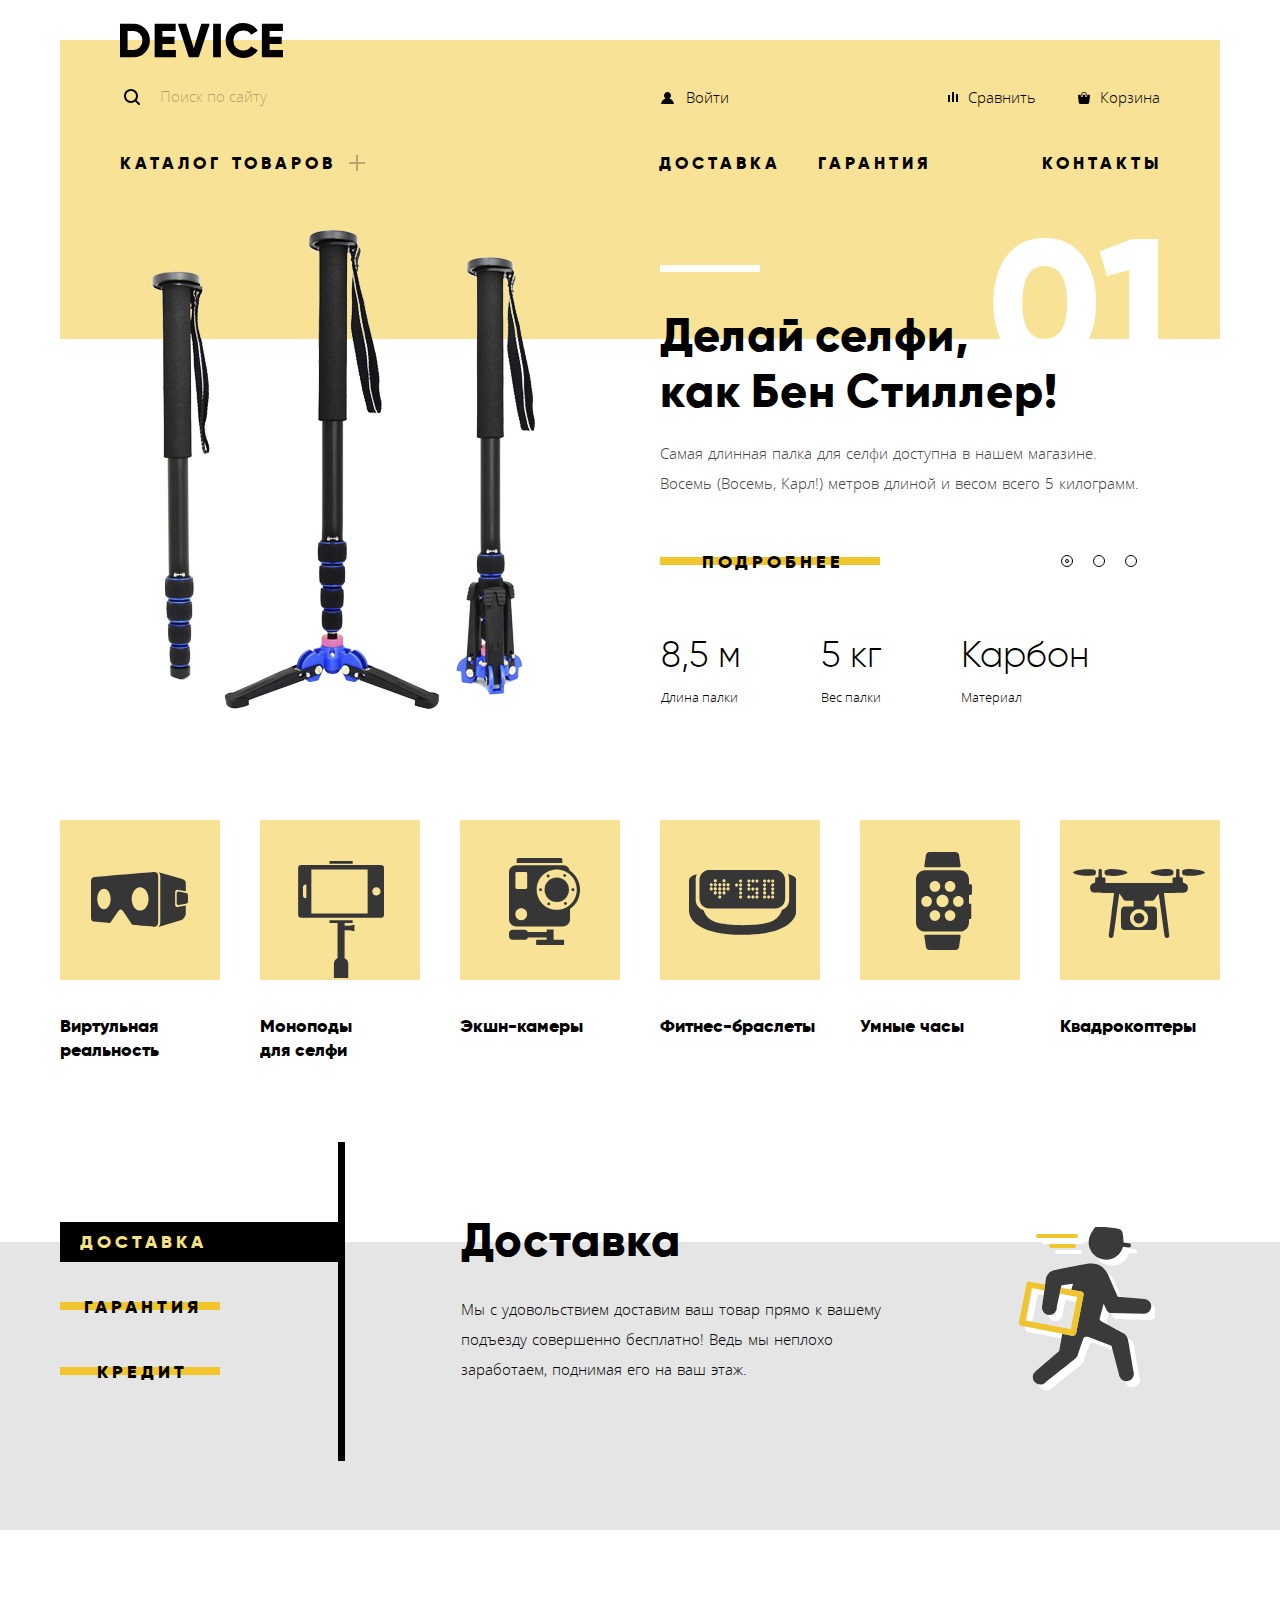
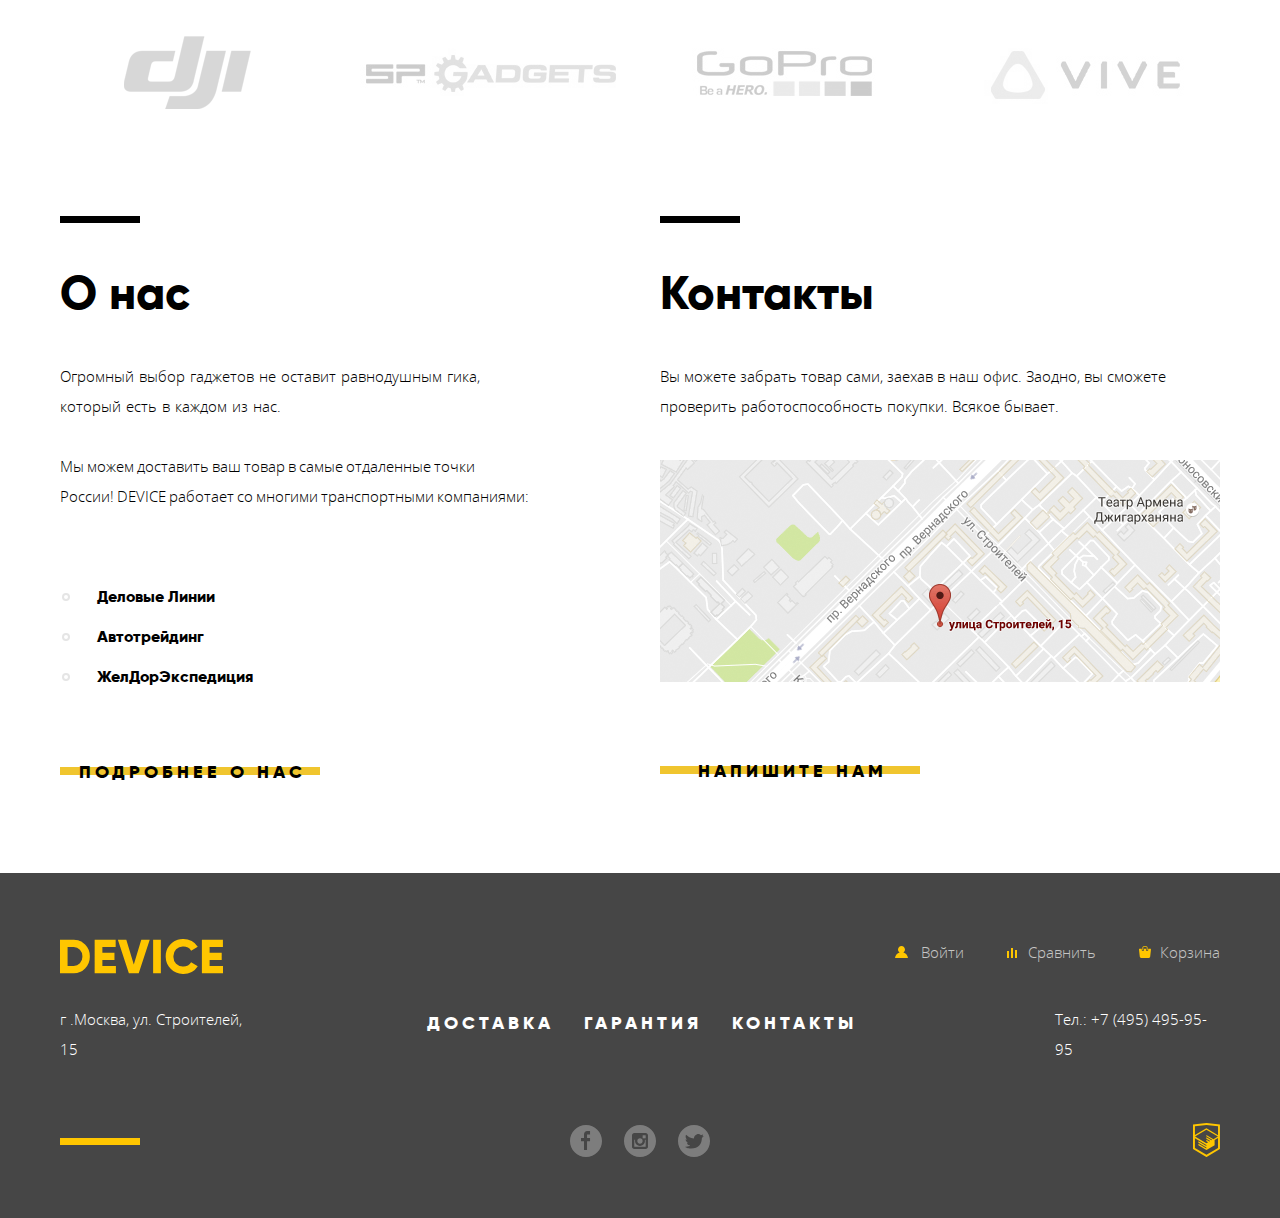
==== commit 97312b39: "Доработан и исправлены ошибки" ====
--- a/index.html
+++ b/index.html
@@ -20,8 +20,8 @@
           <ul class = "list-menu">
             <li class = "elem-menu">
               <form class = "focus-search" action = "#" method = "get">
-                  <input class = "search-cite" type = "search" placeholder = "Поиск по сайту" aria-label = "Форма поиск">
-                  <input class = "search-elem" type = "submit" value = "Найти" aria-label = "Кнопка найти">
+                <input class = "search-cite" type = "search" placeholder = "Поиск по сайту" aria-label = "Форма поиск">
+                <input class = "search-elem" type = "submit" value = "Найти" aria-label = "Кнопка найти">
               </form>
             </li>
             <li class = "elem-menu">
@@ -30,7 +30,7 @@
                   <path id = "main-enter" d = "M0.032,12h12.937c-0.163-2.643-2.074-4.837-4.671-5.543C9.306,5.846,9.985,4.75,9.985,3.485
                     C9.985,1.561,8.425,0,6.5,0S3.015,1.561,3.015,3.485c0,1.264,0.68,2.361,1.688,2.972C2.106,7.163,0.194,9.357,0.032,12z"/>
                 </svg>
-                <span>Войти</span>
+                Войти
               </a>
             </li>
             <li class = "elem-menu">
@@ -40,7 +40,7 @@
                   <rect y = "3" width = "2" height = "7"/>
                   <rect x = "4" width = "2" height = "10"/>
                 </svg>
-                <span>Сравнить</span>
+                Сравнить
               </a>
             </li>
             <li class = "elem-menu">
@@ -56,7 +56,7 @@
                       C8.577,0.773,7.761,0,6.636,0H5.557C4.367,0,3.398,0.826,3.398,1.84v2.25C3.398,4.315,3.592,4.499,3.829,4.499z"/>
                   </g>
                 </svg>
-                <span>Корзина</span>
+                Корзина
               </a>
             </li>
           </ul>
@@ -191,34 +191,22 @@
           <h2 class = "visually-hidden">Выбор гаджетов</h2>
           <ul class = "list-gadgets">
             <li class = "gadget-elem">
-              <a href = "inner.html">
-                <span>Виртульная реальность</span>
-              </a>
-            </li>
-            <li class = "gadget-elem">
-              <a href = "inner.html">
-                <span>Моноподы для селфи</span>
-              </a>
-            </li>
-            <li class = "gadget-elem">
-              <a href = "inner.html">
-                <span>Экшн-камеры</span>
-              </a>
-            </li>
-            <li class = "gadget-elem">
-              <a href = "inner.html">
-                <span>Фитнес-браслеты</span>
-              </a>
-            </li>
-            <li class = "gadget-elem">
-              <a href = "inner.html">
-                <span>Умные часы</span>
-              </a>
-            </li>
-            <li class = "gadget-elem">
-              <a href = "inner.html">
-                <span>Квадрокоптеры</span>
-              </a>
+              <a href = "inner.html">Виртульная реальность</a>
+            </li>
+            <li class = "gadget-elem">
+              <a href = "inner.html">Моноподы для селфи</a>
+            </li>
+            <li class = "gadget-elem">
+              <a href = "inner.html">Экшн-камеры</a>
+            </li>
+            <li class = "gadget-elem">
+              <a href = "inner.html">Фитнес-браслеты</a>
+            </li>
+            <li class = "gadget-elem">
+              <a href = "inner.html">Умные часы</a>
+            </li>
+            <li class = "gadget-elem">
+              <a href = "inner.html">Квадрокоптеры</a>
             </li>
           </ul>
         </section>
@@ -344,28 +332,28 @@
               <h2 class = visually-hidden>Дополнительное меню подвала</h2>
               <ul class = "second-list">
                 <li class = "second-elem">
-                  <a class = "second-enter" href = "login.html">
+                  <a class = "second-link second-enter" href = "login.html">
                     <svg width = "13" height = "12" viewBox = "0 0 13 12">
                       <use xlink:href = "#main-enter" xmlns = "http://www.w3.org/2000/svg" />
                     </svg>
-                    <span>Войти</span>
+                    Войти
                   </a>
                 </li>
                 <li class = "second-elem">
-                  <a class = "second-enter second-compare" href = "#">
+                  <a class = "second-link second-compare" href = "#">
                     <svg width = "10" height = "10" viewBox = "0 0 10 10">
                       <use xlink:href = "#main-compare" xmlns = "http://www.w3.org/2000/svg" />
                     </svg>
-                    <span>Сравнить</span>
-                  </a>
-                </li>
-                <li class = "second-elem second-cart">
-                  <a class = "second-enter second-cart" href = "#">
+                    Сравнить
+                  </a>
+                </li>
+                <li class = "second-elem">
+                  <a class = "second-link second-cart" href = "#">
                     <svg width = "12" height = "12" viewBox = "0 0 12 12">
                       <use xlink:href = "#main-cart" xmlns = "http://www.w3.org/2000/svg" />
                     </svg>
-                    <span>Корзина</span>
-                    </a>
+                    Корзина
+                  </a>
                 </li>
               </ul>
             </section>
--- a/css/min-style.css
+++ b/css/min-style.css
@@ -1 +1 @@
-@font-face{font-family:"Gilroy";src:url(../fonts/gilroyextrabold.woff2) format("woff2"),url(../fonts/gilroyextrabold.woff) format("woff");font-weight:800;font-style:normal}@font-face{font-family:"Gilroy";src:url(../fonts/gilroylight.woff2) format("woff2"),url(../fonts/gilroylight.woff) format("woff");font-weight:300;font-style:normal}@font-face{font-family:"Open Sans";src:url(../fonts/opensans.woff2) format("woff2"),url(../fonts/opensans.woff) format("woff");font-weight:400;font-style:normal}@font-face{font-family:"Open Sans";src:url(../fonts/opensanslight.woff2) format("woff2"),url(../fonts/opensanslight.woff) format("woff");font-weight:300;font-style:normal}*,::before,::after{box-sizing:border-box}body{margin:0;padding:0;font-family:"Open Sans","Arial",sans-serif;font-size:15px;line-height:30px;color:#000;font-weight:300}a{text-decoration:none}img{max-width:100%}.visually-hidden:not(:focus):not(:active),input[type=checkbox].visually-hidden,input[type=radio].visually-hidden{position:absolute;width:1px;height:1px;margin:-1px;padding:0;white-space:nowrap;border:0;-webkit-clip-path:inset(100%);clip-path:inset(100%);clip:rect(0 0 0 0);overflow:hidden}.button{display:block;height:40px;font-family:"Gilroy","Arial",sans-serif;font-size:18px;line-height:24px;color:inherit;font-weight:800;letter-spacing:4px;text-align:center;text-transform:uppercase;background-color:transparent;background-image:linear-gradient(180deg,transparent 15px,#f0c52e 15px,#f0c52e 23px,transparent 23px);border:0}.button:hover{background-color:#f0c52e}.button:active{color:rgba(0,0,0,.3);background-color:#f0c52e}.button.disabled,.button:disabled{background-color:rgba(0,0,0,.5);cursor:default}.container{width:1040px;margin:0 auto}.main-container{width:1200px;margin:0 auto;padding:0 20px}.page-header{min-height:226px;background-image:linear-gradient(to bottom,transparent 40px,rgba(240,197,46,.5) 40px,rgba(240,197,46,.5))}.main-logo{width:163px;height:35px;padding-top:23px;margin-bottom:39px}.link-logo{width:163px;height:35px}.link-logo:hover{opacity:.6}.link-logo:active{opacity:.3}.list-menu,.nav-list{margin:0;padding:0;list-style:none}.list-menu{display:flex;align-items:center;margin-bottom:26px}.focus-search{position:relative}.focus-search::before{content:"";position:absolute;top:17px;left:4px;width:20px;height:20px;background-image:url(../img/icon-search.svg);background-repeat:no-repeat;background-position:0 0}.search-cite{width:355px;height:49px;padding-left:40px;font:inherit;color:inherit;background-color:transparent;border:0;border-bottom:2px solid transparent;cursor:default}.focus-search{display:flex}.search-cite:focus{width:355px;height:49px;padding-left:40px;outline:0;border-bottom:2px solid #000}.search-cite::-webkit-input-placeholder{color:rgba(0,0,0,.3)}.search-cite::-moz-placeholder{color:rgba(0,0,0,.3)}.search-cite:-ms-input-placeholder{color:rgba(0,0,0,.3)}.search-cite::-ms-input-placeholder{color:rgba(0,0,0,.3)}.search-cite::placeholder{color:rgba(0,0,0,.3)}.search-cite:hover::-webkit-input-placeholder{color:rgba(0,0,0,.6)}.search-cite:hover::-moz-placeholder{color:rgba(0,0,0,.6)}.search-cite:hover:-ms-input-placeholder{color:rgba(0,0,0,.6)}.search-cite:hover::-ms-input-placeholder{color:rgba(0,0,0,.6)}.search-cite:hover::placeholder{color:rgba(0,0,0,.6)}.search-cite::-webkit-input-placeholder{color:rgba(0,0,0,.3)}.search-cite::-moz-placeholder{color:rgba(0,0,0,.3)}.search-cite:-ms-input-placeholder{color:rgba(0,0,0,.3)}.search-cite::-ms-input-placeholder{color:rgba(0,0,0,.3)}.search-cite::placeholder{color:rgba(0,0,0,.3)}.search-cite:hover::-webkit-input-placeholder{color:rgba(0,0,0,.6)}.search-cite:hover::-moz-placeholder{color:rgba(0,0,0,.6)}.search-cite:hover:-ms-input-placeholder{color:rgba(0,0,0,.6)}.search-cite:hover::-ms-input-placeholder{color:rgba(0,0,0,.6)}.search-cite:hover::placeholder{color:rgba(0,0,0,.6)}.search-elem{padding:14px 18px 14px;color:#000;background-color:transparent;border:2px solid #000;cursor:default}.search-elem:hover{color:#fff;background-color:#000}.search-elem:active{color:rgba(255,255,255,.3);background-color:#000}.search-elem{visibility:hidden}.search-elem:hover,.search-elem:active,.search-cite:focus+.search-elem{visibility:visible}.elem-menu svg{margin-right:10px}.elem-menu:nth-child(3) svg{margin-right:7px}.elem-menu:nth-child(4) svg,.elem-menu:nth-child(5) svg{margin-right:7px}.elem-menu .login-header{margin-left:100px;word-spacing:2px}.login-header svg{margin-right:8px}.elem-menu .active-exit{margin-left:20px}.elem-menu .inner-compare{margin-left:65px}.elem-menu .enter{margin-left:100px}.elem-menu .compare{margin-left:218px}.elem-menu .cart{margin-left:40px}.link{color:inherit}.active-exit{color:rgba(0,0,0,.3)}.login-header{color:inherit}.login-header:hover,.link:hover{color:rgba(0,0,0,.6);fill-opacity:.6}.login-header:active,.link:active{color:rgba(0,0,0,.3);fill-opacity:.3}.link-menu{font-family:"Gilroy","Arial",sans-serif;font-size:17px;line-height:24px;color:inherit;font-weight:800;letter-spacing:4px;word-spacing:2px;text-transform:uppercase}.nav-list{display:flex}.nav-menu .catalog{position:relative;white-space:nowrap}.nav-menu .catalog::after{content:"";position:absolute;top:2px;right:-29px;width:16px;height:16px;background-image:url(../img/icon-plus.svg);background-repeat:no-repeat;background-position:0 0;opacity:.3}.nav-menu .delivery{margin-left:323px}.nav-menu .Guarantee{margin-left:37px}.nav-menu .menu-contacts{margin-left:110px}.link-menu:hover{color:rgba(0,0,0,.6)}.link-menu:active{color:rgba(0,0,0,.3)}.nav-list .submenu{display:none;position:absolute;width:1160px;min-height:129px;margin-left:-60px;padding-bottom:3px;list-style:none;background-color:#f7e296;z-index:2}.nav-list>li:hover .submenu{display:block}.submenu-grid>li{display:inline-block;margin-top:30px;margin-bottom:39px;margin-right:-4px;margin-right:45px;margin-left:20px;vertical-align:top}.submenu-grid>li a{color:#000}.submenu-grid>li a:hover{color:rgba(0,0,0,.6)}.submenu-grid>li a:active{color:rgba(0,0,0,.3)}.submenu ul{margin:0;padding:0;list-style:none}.slider{position:relative;margin-bottom:74px;background-image:linear-gradient(to bottom,rgba(240,197,46,.5) 113px,transparent 113px)}.grid-slider{display:flex;min-height:520px}.slide-elem img{margin-left:91px;margin-right:100px}.slide-elem:nth-child(2) img{margin-top:13px;margin-left:116px;margin-right:114px}.slide-elem:nth-child(3) img{margin-top:66px;margin-left:32px;margin-right:17px}.slide-info{width:520px;padding-top:81px;padding-left:25px}.slider-title{display:block;position:relative;width:400px;margin:0;padding:0;margin-bottom:19px;font-family:"Gilroy","Arial",sans-serif;letter-spacing:1px;word-spacing:-3px;font-size:47px;line-height:56px;font-weight:800;z-index:1}.slide-elem:nth-of-type(3) .slider-title{width:513px}.slider-title::before{content:"";position:absolute;top:-42px;width:100px;height:7px;border-top:7px solid #fff}.slider-title::after{content:"01";position:absolute;top:-92px;right:-112px;min-width:166px;min-height:131px;font-family:"Gilroy","Arial",sans-serif;font-size:180px;line-height:180px;color:#fff;z-index:-1}.slide-elem:nth-child(2) .slider-title::after{content:"02";right:-111px}.slide-elem:nth-child(3) .slider-title::after{content:"03";right:2px}.slider-text{width:480px;margin:0;padding:0;margin-bottom:44px;word-spacing:1px;color:#464646}.slide-elem:nth-of-type(2) .slider-text{padding-right:40px}.slide-elem:nth-of-type(3) .slider-text{padding-right:20px}.btn-slider{width:220px;margin-bottom:48px;padding-top:7px;padding-left:3px}.text-table{border-collapse:collapse}.text-table td{padding-bottom:7px}.text-table td:nth-child(1){width:160px}.text-table td:nth-child(2){width:140px}.text-table td:nth-child(3){width:160px}.text-value td{font-family:"Gilroy","Arial",sans-serif;font-size:36px;line-height:48px;font-weight:300}.text-product td{font-size:13px;line-height:20px}.control-sliders{display:flex;position:absolute;top:110%;right:25%;margin-top:-243px;margin-right:-207px}.control-sliders label{position:relative;width:12px;height:12px;margin-right:20px;font-size:0;background-color:transparent;border:1px solid #000;border-radius:50%}.control-sliders label:nth-child(3n){margin-right:0}.slide-list{margin:0;padding:0;list-style:none}.slide-elem{display:none}#control-1:checked~.slide-list .slide-elem:nth-child(1),#control-2:checked~.slide-list .slide-elem:nth-child(2),#control-3:checked~.slide-list .slide-elem:nth-child(3){display:block}#control-1:checked~.control-sliders .slider-controls-item--1::before,#control-2:checked~.control-sliders .slider-controls-item--2::before,#control-3:checked~.control-sliders .slider-controls-item--3::before{content:"";position:absolute;top:3px;left:3px;width:4px;height:4px;border:1px solid #000;border-radius:50%;z-index:1}#control-1:focus:checked~.control-sliders .slider-controls-item--1,#control-2:focus:checked~.control-sliders .slider-controls-item--2,#control-3:focus:checked~.control-sliders .slider-controls-item--3{outline:1px dashed rgba(0,0,0,.5)}.gadgets{margin-bottom:50px}.list-gadgets{display:flex;flex-wrap:wrap;margin:0;padding:0;list-style:none}.gadget-elem{width:160px;min-height:242px;margin-right:40px;margin-bottom:30px}.gadget-elem:nth-child(6n){margin-right:0}.gadget-elem a{display:flex;position:relative;background-image:linear-gradient(to bottom,rgba(240,197,46,.5) 160px,transparent 160px)}.gadget-elem span{margin:0;padding:0;padding-top:194px;font-family:"Gilroy","Arial",sans-serif;font-size:18px;line-height:24px;font-weight:800;color:#000}.gadget-elem:nth-child(2) span{width:100px}.gadget-elem a:hover{background-image:linear-gradient(to bottom,rgba(240,197,46) 160px,transparent 160px)}.gadget-elem a:active>span,.gadget-elem a:active::before{opacity:.3}.gadget-elem a::before{content:"";position:absolute;top:52px;left:31px;width:97px;height:55px;background-image:url(../img/popular-1.svg);background-repeat:no-repeat;background-position:0 0}.gadget-elem:nth-child(2) a::before{top:41px;left:38px;width:86px;height:117px;background-image:url(../img/popular-2.svg)}.gadget-elem:nth-child(3) a::before{top:38px;left:49px;width:71px;height:87px;background-image:url(../img/popular-3.svg)}.gadget-elem:nth-child(4) a::before{top:50px;left:29px;width:107px;height:65px;background-image:url(../img/popular-4.svg)}.gadget-elem:nth-child(5) a::before{top:32px;left:56px;width:56px;height:98px;background-image:url(../img/popular-5.svg)}.gadget-elem:nth-child(6) a::before{top:49px;left:13px;width:132px;height:69px;background-image:url(../img/popular-6.svg)}.second-slider{min-height:388px;margin-bottom:94px;background-image:linear-gradient(180deg,transparent,transparent 100px,#e5e5e5 100px,#e5e5e5 388px)}.content-services{display:flex}.list-second-slide{margin:0;padding:0;list-style:none}.title-second-slide{position:relative;margin:0;padding:0;margin-bottom:30px;font-family:"Gilroy","Arial",sans-serif;font-size:47px;line-height:48px;font-weight:800;letter-spacing:1px}.elem-second-slide p{width:460px;margin:0;padding:0;margin-bottom:40px;word-spacing:1px}.elem-second-slide:nth-child(2) p{width:464px}.elem-second-slide:nth-child(3) p{width:434px}.elem-second-slide .title-second-slide::after{content:"";position:absolute;top:11px;right:-234px;width:136px;height:164px;background-image:url(../img/service-delivery.svg);background-repeat:no-repeat;background-position:0 0}.elem-second-slide:nth-of-type(2) .title-second-slide::after{top:-13px;right:-250px;width:171px;height:195px;background-image:url(../img/service-warranty.svg)}.elem-second-slide:nth-of-type(3) .title-second-slide::after{top:-14px;right:-255px;width:156px;height:188px;background-image:url(../img/service-credit.svg)}.elem-second-slide{display:none;padding-top:74px}#delivery:checked~.list-second-slide .elem-second-slide:nth-child(1),#warranty:checked~.list-second-slide .elem-second-slide:nth-child(2),#сredit:checked~.list-second-slide .elem-second-slide:nth-child(3){display:block}.buttons-container{display:flex;flex-direction:column;min-height:319px;padding-top:80px;margin-right:116px;margin-bottom:69px;border-right:7px solid #000}.buttons-container .button{width:160px;margin-right:118px;margin-bottom:25px;padding-top:8px;padding-left:5px;text-align:center}.buttons-container .button:hover,.buttons-container .button:active{color:#000;background-color:#f0c52e}#delivery:checked~.buttons-container label[for=delivery],#warranty:checked~.buttons-container label[for=warranty],#сredit:checked~.buttons-container label[for=сredit]{margin-right:0;padding-left:20px;padding-right:258px;color:#f7e184;text-align:center;background-image:none;background-color:#000}#warranty:checked~.buttons-container label[for=warranty]{padding-left:24px;padding-right:254px}#сredit:checked~.buttons-container label[for=сredit]{padding-left:36px;padding-right:242px}#delivery:focus:checked~.buttons-container label[for=delivery],#warranty:focus:checked~.buttons-container label[for=warranty],#сredit:focus:checked~.buttons-container label[for=сredit]{outline:3px solid rgba(255,255,0,.5)}.company{margin-bottom:94px}.list-company{display:flex;flex-wrap:wrap;margin:0;padding:0;list-style:none}.company-elem{width:260px;min-height:100px;margin-right:40px}.company-elem:nth-child(4n){margin-right:0}.company-elem a{position:relative}.company-elem a:hover::before{content:"";position:absolute;width:260px;height:100px;background-image:url(../img/logo-dj.png);background-repeat:no-repeat;background-position:0 0}.company-elem:nth-child(2) a:hover::before{background-image:url(../img/logo-spgadgets.png)}.company-elem:nth-child(3) a:hover::before{background-image:url(../img/logo-gopro.png)}.company-elem:nth-child(4) a:hover::before{background-image:url(../img/logo-vive.png)}.company-elem a{opacity:.2}.company-elem a:hover{opacity:1}.contacts,.about-us{width:560px;padding-top:42px}.grid-contacts{display:flex;justify-content:space-between;margin-bottom:81px}.title-contacts{position:relative;margin:0;padding:0;margin-bottom:44px;font-family:"Gilroy","Arial",sans-serif;font-size:47px;line-height:48px;font-weight:800}.title-contacts::before{content:"";position:absolute;top:-53px;width:80px;height:7px;border-top:7px solid #000}.about-us .text-contacts{width:470px;margin:0;padding:0;margin-bottom:66px;word-spacing:-1px}.about-us .text-contacts:nth-child(2){width:450px;margin-bottom:30px;word-spacing:1px}.list-contacts{margin:0;padding:0;margin-bottom:55px;padding-left:37px;font-family:"Gilroy","Arial",sans-serif;font-size:16px;line-height:40px;font-weight:800;list-style:none}.elem-contacts{position:relative}.elem-contacts::before{content:"";position:absolute;top:16px;left:-35px;width:8px;height:8px;border-radius:50%;border:2px solid #e5e5e5}.btn-contacts,.btn-about-us{width:260px;padding-top:8px;padding-left:5px}.contacts .text-contacts{margin-bottom:39px}.map{margin:0;padding:0;margin-bottom:69px}.map-image{vertical-align:bottom}.title-show{margin:0;padding:0;margin-top:38px;margin-bottom:19px;font-family:"Gilroy","Arial",sans-serif;font-size:47px;line-height:48px;font-weight:800;word-spacing:4px}.filter-catalog-grid{display:flex;justify-content:space-between}.list-show{display:flex;margin:0;padding:0;margin-bottom:44px;list-style:none}.elem-show{margin-right:40px;letter-spacing:-1px;word-spacing:7px}.pictures-arrows{position:relative}.pictures-arrows::after{content:"";position:absolute;top:13px;left:69px;width:6px;height:9px;background-image:url(../img/nav-arrow.svg);background-repeat:no-repeat;background-position:0 0}.pictures-arrows:nth-child(2)::after{left:130px}.link-active-show{color:rgba(0,0,0,.3)}.link-show{color:rgba(0,0,0,.3)}.link-show:hover{color:rgba(0,0,0,.6)}.link-show:active{color:rgba(0,0,0,.1)}.list-catalog{display:flex;flex-wrap:wrap;justify-content:space-between;width:760px;margin:0;padding:0;margin-top:70px;list-style:none}.list-catalog .catalog-elem{position:relative;width:360px;min-height:495px;margin-bottom:11px}.catalog-elem .check{visibility:hidden;position:absolute;top:29px;right:27px;width:60px;height:60px;padding-top:16px;font-family:"Gilroy","Arial",sans-serif;font-size:14px;line-height:24px;font-weight:800;text-transform:uppercase;text-align:center;color:rgba(0,0,0,.2);border:2px solid rgba(0,0,0,.1);border-radius:50%}.catalog-elem:nth-child(4) .check{visibility:visible}.list-catalog .catalog-elem:nth-last-child(1),.list-catalog .catalog-elem:nth-last-child(2){margin-bottom:0}.catalog-elem img{margin-bottom:23px}.product-card{position:absolute;top:0;width:360px;min-height:379px;padding-top:169px;text-align:center;background-color:transparent;opacity:0;cursor:pointer;z-index:1}.product-card:hover{background-color:rgba(238,238,238,.7);opacity:1}.btn-product-card{width:200px;padding-top:7px;margin-left:80px;margin-bottom:9px}.product-card .compare-product-card{font-family:"Open Sans","Arial",sans-serif;font-size:13px;line-height:36px;color:rgba(0,0,0,.5);font-weight:300}.product-card .compare-product-card:hover{color:#000}.product-card .compare-product-card:active{color:rgba(0,0,0,.2)}.card{display:flex;justify-content:space-between}.title-card{display:flex;flex-wrap:wrap}.text-card{display:flex;flex-wrap:wrap;justify-content:flex-end;width:78px}.main-catalog a{font-family:"Gilroy","Arial",sans-serif;font-size:18px;line-height:24px;color:inherit;font-weight:800;word-spacing:3px}.catalog-elem h3{margin:0;padding:0}.catalog-elem:nth-child(2) h3{width:180px}.catalog-elem:nth-child(4) h3{width:230px}.main-catalog span{font-family:"Gilroy","Arial",sans-serif;font-size:16px;line-height:24px;color:#464646;font-weight:300}.pagination{margin-bottom:75px;background-color:rgba(0,0,0,.08)}.list-pagination{display:flex;justify-content:space-between;min-height:70px;margin:0;padding:0;padding-top:20px;list-style:none}.number-submenu{display:flex;margin:0;padding:0;padding-top:2px;padding-left:10px;list-style:none}.number-submenu li{margin-right:32px}.number-submenu li:last-child{margin-right:0}.pagination-elem a{font-family:"Gilroy","Arial",sans-serif;font-size:16px;line-height:24px;color:rgba(0,0,0,.3);font-weight:800;text-transform:uppercase}.pagination-elem a:hover{color:rgba(0,0,0,.6)}.pagination-elem a:active{color:#000}.current-active a,.current-active a:hover,.current-active a:active{font-family:"Gilroy","Arial",sans-serif;font-size:16px;line-height:24px;color:#000;font-weight:800}.list-pagination .pagination-back,.list-pagination .pagination-forward{width:126px;padding:25px 30px 25px 30px;font-family:"Gilroy","Arial",sans-serif;font-size:16px;line-height:24px;color:#000;font-weight:800;text-align:center;letter-spacing:3px}.list-pagination .pagination-back:hover,.list-pagination .pagination-forward:hover{color:#000;background-color:#d9d9d9}.list-pagination .pagination-back:active,.list-pagination .pagination-forward:active{color:rgba(0,0,0,.3);background-color:#d9d9d9}.filter-sort-grid{display:flex}.filter-sort-catalog{background-image:linear-gradient(to right,#dbdbdb ,#dbdbdb 25%,#ebebeb 25%,#ebebeb)}.filter-sort-grid .sort-container:first-child{width:328px;min-height:70px;padding-top:23px;padding-left:60px;background-color:#dbdbdb}.filter-sort-grid .sort-container:nth-child(2){display:flex;width:832px;min-height:70px}.title-sort,.title-filter{margin:0;padding:0;font-family:"Gilroy","Arial",sans-serif;font-size:16px;line-height:24px;color:inherit;font-weight:800;letter-spacing:4px;text-transform:uppercase}.arrows,.sort-list{display:flex;flex-wrap:wrap;margin:0;padding:0;padding-top:1px;list-style:none}.sort-list{align-self:flex-start;width:300px;padding-top:18px}.sort-elem a,.sort-activ a{color:rgba(0,0,0,.3);font-size:14px;line-height:18px;font-weight:400}.sort-elem a:hover{color:rgba(0,0,0,.6)}.sort-elem a:active{color:#000}.sort-activ a,.sort-activ a:hover,.sort-activ a:active{color:#000}.sort-elem a{margin-right:28px}.sort-elem:nth-child(2n) a{margin-right:31px}.sort-elem:nth-child(3n) a{margin-right:0}.title-sort{padding-top:23px;margin-left:71px;margin-right:48px}.arrows{flex-wrap:wrap;width:43px;margin-left:auto;padding-top:20px}.arrows-elem{margin-right:20px}.arrows-elem:nth-child(2n){margin-right:0}.arrows-elem.arrows-up a,.arrows-elem.arrows-down a{position:relative;padding-right:11px}.arrows-elem span{font-size:0}.arrows-up a::before{content:"";position:absolute;top:6px;left:0;width:12px;height:11px;background-image:url(../img/icon-up-arrow.svg);background-repeat:no-repeat;background-position:0 0}.arrows-down a::before{content:"";position:absolute;top:6px;left:0;width:12px;height:11px;background-image:url(../img/icon-down-arrow.svg);background-repeat:no-repeat;background-position:0 0}.arrows-up a::before{opacity:.2}.arrows-up a:hover::before{opacity:.4}.arrows-down a::before,.arrows-up a:active::before{opacity:1}.min-price,.max-price{background-color:transparent;border:0}.price-controls{display:flex}.price-controls .price{margin-right:12px}.price{width:60px;height:25px}.price:focus{outline:1px dashed rgba(0,0,0,.5)}.price-controls input[type=text]::-webkit-input-placeholder{font-family:"Gilroy","Arial",sans-serif;font-size:14px;line-height:24px;color:rgba(0,0,0,.2);font-weight:300}.price-controls input[type=text]::-moz-placeholder{font-family:"Gilroy","Arial",sans-serif;font-size:14px;line-height:24px;color:rgba(0,0,0,.2);font-weight:300}.price-controls input[type=text]:-ms-input-placeholder{font-family:"Gilroy","Arial",sans-serif;font-size:14px;line-height:24px;color:rgba(0,0,0,.2);font-weight:300}.price-controls input[type=text]::-ms-input-placeholder{font-family:"Gilroy","Arial",sans-serif;font-size:14px;line-height:24px;color:rgba(0,0,0,.2);font-weight:300}.price-controls input[type=text]::placeholder{font-family:"Gilroy","Arial",sans-serif;font-size:14px;line-height:24px;color:rgba(0,0,0,.2);font-weight:300}.price-controls label{font-family:"Gilroy","Arial",sans-serif;font-size:14px;line-height:24px;color:rgba(0,0,0,.2);font-weight:300}.range-controls{position:relative;margin-top:34px;margin-bottom:10px}.range-controls .scale{height:2px;background-color:#dbdbdb}.range-controls .bar{width:53%;height:2px;background-color:#91c92f}.toggle{position:absolute;top:-9px;width:20px;height:20px;background-color:#ababab;border:8px solid #fff;border-radius:50%;box-shadow:0 2px 1px 0 rgba(0,1,1,.2);cursor:pointer}.min-toggle{left:-3%}.max-toggle{left:53%}.toggle:hover{width:22px;height:22px;box-shadow:0 3px 1px 0 rgba(0,1,1,.2)}.filter-catalog-background{background-image:linear-gradient(to right,#efefef ,#efefef 25%,transparent 25%,transparent)}.filter{width:328px;padding-left:60px;background-color:#efefef}.filter fieldset{width:201px;margin:0;padding:0;margin-top:69px;border:0}.filter fieldset:nth-child(2){margin-top:33px}.filter fieldset:nth-child(3){margin-top:32px}.filter legend{display:block;width:100%;padding-top:10px;font-family:"Gilroy","Arial",sans-serif;font-size:18px;line-height:24px;color:inherit;font-weight:800;border-top:2px solid #000}.filter ul{margin:0;padding:0;margin-top:17px;padding-left:38px;font-size:14px;line-height:40px;list-style:none}.filter-input-checkbox:checked+label{position:relative}.filter-input-checkbox:checked+label::before{content:"";position:absolute;width:27px;height:23px;background-image:url(../img/icon-checkbox-on.svg);background-repeat:no-repeat;background-position:0 0}.filter-input-checkbox+label{position:relative}.filter-input-checkbox+label::before{content:"";position:absolute;top:-1px;left:-40px;width:23px;height:23px;background-image:url(../img/icon-checkbox-off.svg);background-repeat:no-repeat;background-position:0 0}.filter-input-radio+label{position:relative}.filter-input-radio+label::before{content:"";position:absolute;top:-4px;left:-40px;width:25px;height:25px;border:4px solid #000;border-radius:50%}.filter-input-radio:checked+label{position:relative}.filter-input-radio:checked+label::after{content:"";position:absolute;top:0;left:-36px;width:17px;height:17px;background-color:#000;border:4px solid #efefef;border-radius:50%}.filter-input-radio:checked+label:hover::after,.filter-input-radio+label:hover::before,.filter-input-checkbox+label:hover::before{opacity:.6}.filter-input-radio:disabled+label::after,.filter-input-radio:disabled+label::before,.filter-input-checkbox:disabled+label::before{opacity:.25}.filter-input:disabled+label{color:rgba(0,0,0,.25)}.filter-button{width:200px;margin-top:32px}.filter-input-radio:focus:checked~label::before{outline:1px dashed rgba(0,0,0,.5)}.filter-input-checkbox:focus~label::before,.filter-input-checkbox:focus:checked~label::before{padding-right:100px;outline:1px dashed rgba(0,0,0,.5)}.page-footer{padding-top:64px;min-height:323px;background-color:#464646}.grid-footer{display:flex;flex-direction:column}.elem-container{display:flex;justify-content:space-between;margin-bottom:30px}.elem-container:nth-child(2){margin-bottom:59px}.elem-container:nth-child(3){padding-left:510px}.logo-device use{fill:#ffc600}.logo-device{width:163px;height:35px;margin-top:2px}.logo-device:hover{fill-opacity:.6}.logo-device:active{fill-opacity:.3}.elem-container .address{width:203px;margin:0;padding:0;color:#fff;white-space:pre-wrap}.elem-container .telefon-elem{width:165px;color:#fff;white-space:pre-wrap}.second-list{display:flex;flex-wrap:wrap;position:relative;width:340px}.link-second-list{display:flex;flex-wrap:wrap;position:relative;width:477px}.second-active-elem svg{margin-right:7px}.second-elem:nth-child(3n) a{margin-right:0}.second-elem .second-enter{margin-left:15px}.second-elem .second-compare{margin-left:43px}.second-elem .second-cart{margin-left:40px}.second-elem svg{margin-right:10px}.second-elem:nth-child(2n) svg{margin-right:7px}.second-elem:nth-child(3n) svg,.second-elem:nth-child(4n) svg{margin-right:7px}.second-enter-active{margin-left:21px}.second-login-active{color:rgba(255,255,255,.7);word-spacing:2px}.second-enter{color:rgba(255,255,255,.7);fill:#ffc600}.second-login-active{fill:#ffc600}.second-login-active:hover,.second-enter:hover{color:#fff;fill-opacity:.6}.second-login-active:active,.second-enter:active{color:rgba(255,255,255,.3);fill-opacity:.3}.second-enter-active{color:rgba(255,255,255,.3)}.link-second-list,.second-list,.social-list,.list-footer{margin:0;padding:0;list-style:none}.elem-footer a{font-family:"Gilroy","Arial",sans-serif;font-size:18px;line-height:24px;color:#fff;font-weight:800;letter-spacing:4px;text-transform:uppercase}.elem-footer a:hover{color:rgba(255,255,255,.6)}.elem-footer a:active{color:rgba(255,255,255,.3)}.list-footer{display:flex;flex-wrap:wrap;width:473px;padding-top:4px;padding-left:4px}.elem-footer{margin-right:30px}.elem-footer:nth-child(3n){margin-right:0}.social-list{display:flex;flex-wrap:wrap;position:relative;width:140px;padding-top:2px}.social-list::before{content:"";position:absolute;top:15px;left:-510px;width:80px;height:7px;border-top:7px solid #ffc600}.social-elem{margin-right:22px;margin-bottom:22px}.social-elem:nth-child(3n){margin-right:0}.social-facebook,.social-instagram,.social-twitter{fill:#fff;opacity:.3}.social-facebook:hover,.social-instagram:hover,.social-twitter:hover{opacity:.6}.social-facebook:active,.social-instagram:active,.social-twitter:active{opacity:.1}.logo-htmlacademy{height:34px;fill:#ffc600}.logo-htmlacademy:hover{fill:rgba(255,198,0,.6)}.logo-htmlacademy:active{fill:rgba(255,198,0,.3)}@-webkit-keyframes bounce{0%{-webkit-transform:translateY(-2000px);transform:translateY(-2000px)}70%{-webkit-transform:translateY(30px);transform:translateY(30px)}90%{-webkit-transform:translateY(-10px);transform:translateY(-10px)}to{-webkit-transform:translateY(0);transform:translateY(0)}}@keyframes bounce{0%{-webkit-transform:translateY(-2000px);transform:translateY(-2000px)}70%{-webkit-transform:translateY(30px);transform:translateY(30px)}90%{-webkit-transform:translateY(-10px);transform:translateY(-10px)}to{-webkit-transform:translateY(0);transform:translateY(0)}}@-webkit-keyframes shake{0%,to{-webkit-transform:translateX(0);transform:translateX(0)}10%,30%,50%,70%,90%{-webkit-transform:translateX(-10px);transform:translateX(-10px)}20%,40%,60%,80%{-webkit-transform:translateX(10px);transform:translateX(10px)}}@keyframes shake{0%,to{-webkit-transform:translateX(0);transform:translateX(0)}10%,30%,50%,70%,90%{-webkit-transform:translateX(-10px);transform:translateX(-10px)}20%,40%,60%,80%{-webkit-transform:translateX(10px);transform:translateX(10px)}}.modal{display:none;position:fixed;background-color:#fff;box-shadow:0 10px 100px 20px rgba(0,0,0,.2);z-index:20}.modal-show{display:block;-webkit-animation:bounce .6s;animation:bounce .6s}.modal-error{-webkit-animation:shake .6s;animation:shake .6s}.modal-login{top:50%;left:50%;width:960px;min-height:533px;margin-top:-280px;margin-left:-480px;padding:93px 100px 78px}.modal-login form{display:flex;flex-wrap:wrap}.modal-login p{display:flex;flex-direction:column;margin:0;padding:0}.modal-login label{margin-bottom:5px;font-family:"Gilroy","Arial",sans-serif;font-size:18px;line-height:24px;font-weight:800}.modal-login input[type=text],.modal-login input[type=email]{width:360px;height:50px;margin-bottom:37px;padding-left:19px;font:inherit;color:inherit;background-color:rgba(229,229,229,.5);border:3px solid transparent}.modal-login input[type=text]{margin-right:40px}.modal-form-textarea textarea{width:760px;min-height:156px;margin-bottom:41px;padding-top:11px;padding-left:19px;font:inherit;color:inherit;background-color:rgba(229,229,229,.5);border:3px solid transparent}.modal-login input::-webkit-input-placeholder,.modal-form-textarea textarea::-webkit-input-placeholder{font-size:14px;line-height:18px;color:rgba(70,70,70,.4)}.modal-login input::-moz-placeholder,.modal-form-textarea textarea::-moz-placeholder{font-size:14px;line-height:18px;color:rgba(70,70,70,.4)}.modal-login input:-ms-input-placeholder,.modal-form-textarea textarea:-ms-input-placeholder{font-size:14px;line-height:18px;color:rgba(70,70,70,.4)}.modal-login input::-ms-input-placeholder,.modal-form-textarea textarea::-ms-input-placeholder{font-size:14px;line-height:18px;color:rgba(70,70,70,.4)}.modal-login input::placeholder,.modal-form-textarea textarea::placeholder{font-size:14px;line-height:18px;color:rgba(70,70,70,.4)}.modal-login input[type=text]:hover,.modal-login input[type=email]:hover,.modal-form-textarea textarea:hover{background-color:rgba(230,230,230,.8)}.modal-login input[type=text]:focus,.modal-login input[type=email]:focus,.modal-form-textarea textarea:focus{background-color:rgba(255,255,255,.5);border:3px solid #f7e296}.modal-login input::-moz-placeholder{line-height:42px}.btn-size{width:200px}.close-modal{position:absolute;top:22px;right:22px;width:55px;height:55px;font-size:0;background-image:url(../img/modal-close.svg);background-repeat:no-repeat;background-position:0 0;background-color:transparent;border:0;opacity:.5;cursor:pointer;z-index:21}.close-modal:hover{opacity:1}.close-modal:active{opacity:.3}.modal-map{top:50%;left:50%;width:960px;height:559px;margin-top:-280px;margin-left:-480px;background-color:#e9e9e9}.modal-map iframe{position:relative;border:0;z-index:2}.modal-map img{position:absolute;top:0;left:0;z-index:1}
+@font-face{font-family:"Gilroy";src:url(../fonts/gilroyextrabold.woff2) format("woff2"),url(../fonts/gilroyextrabold.woff) format("woff");font-weight:800;font-style:normal}@font-face{font-family:"Gilroy";src:url(../fonts/gilroylight.woff2) format("woff2"),url(../fonts/gilroylight.woff) format("woff");font-weight:300;font-style:normal}@font-face{font-family:"Open Sans";src:url(../fonts/opensans.woff2) format("woff2"),url(../fonts/opensans.woff) format("woff");font-weight:400;font-style:normal}@font-face{font-family:"Open Sans";src:url(../fonts/opensanslight.woff2) format("woff2"),url(../fonts/opensanslight.woff) format("woff");font-weight:300;font-style:normal}*,::before,::after{box-sizing:border-box}body{margin:0;padding:0;font-family:"Open Sans","Arial",sans-serif;font-size:15px;line-height:30px;color:#000;font-weight:300}a{text-decoration:none}img{max-width:100%}.visually-hidden:not(:focus):not(:active),input[type=checkbox].visually-hidden,input[type=radio].visually-hidden{position:absolute;width:1px;height:1px;margin:-1px;padding:0;white-space:nowrap;border:0;-webkit-clip-path:inset(100%);clip-path:inset(100%);clip:rect(0 0 0 0);overflow:hidden}.button{display:block;height:40px;font-family:"Gilroy","Arial",sans-serif;font-size:18px;line-height:24px;color:inherit;font-weight:800;letter-spacing:4px;text-align:center;text-transform:uppercase;background-color:transparent;background-image:linear-gradient(180deg,transparent 15px,#f0c52e 15px,#f0c52e 23px,transparent 23px);border:0}.button:hover{background-color:#f0c52e}.button:active{color:rgba(0,0,0,.3);background-color:#f0c52e}.button.disabled,.button:disabled{background-color:rgba(0,0,0,.5);cursor:default}.container{width:1040px;margin:0 auto}.main-container{width:1200px;margin:0 auto;padding:0 20px}.page-header{min-height:226px;background-image:linear-gradient(to bottom,transparent 40px,rgba(240,197,46,.5) 40px,rgba(240,197,46,.5))}.main-logo{width:163px;height:35px;padding-top:23px;margin-bottom:37px}.link-logo{width:163px;height:35px}.link-logo:hover{fill-opacity:.6}.link-logo svg:active,.link-logo path:active{fill-opacity:.3}.list-menu,.nav-list{margin:0;padding:0;list-style:none}.list-menu{display:flex;align-items:center;margin-bottom:26px}.focus-search{position:relative}.focus-search::before{content:"";position:absolute;top:17px;left:4px;width:20px;height:20px;background-image:url(../img/icon-search.svg);background-repeat:no-repeat;background-position:0 0}.search-cite{width:170px;height:50px;margin-right:185px;padding-left:40px;font:inherit;color:inherit;background-color:transparent;border:0;border-bottom:2px solid transparent;cursor:default}.focus-search{display:flex}.search-cite:focus{width:355px;height:50px;padding-left:40px;margin-right:0;outline:0;border-bottom:2px solid #000}.search-cite::-webkit-input-placeholder{color:rgba(0,0,0,.3)}.search-cite::-moz-placeholder{color:rgba(0,0,0,.3)}.search-cite:-ms-input-placeholder{color:rgba(0,0,0,.3)}.search-cite::-ms-input-placeholder{color:rgba(0,0,0,.3)}.search-cite::placeholder{color:rgba(0,0,0,.3)}.search-cite:hover::-webkit-input-placeholder{color:rgba(0,0,0,.6)}.search-cite:hover::-moz-placeholder{color:rgba(0,0,0,.6)}.search-cite:hover:-ms-input-placeholder{color:rgba(0,0,0,.6)}.search-cite:hover::-ms-input-placeholder{color:rgba(0,0,0,.6)}.search-cite:hover::placeholder{color:rgba(0,0,0,.6)}.search-cite::-webkit-input-placeholder{color:rgba(0,0,0,.3)}.search-cite::-moz-placeholder{color:rgba(0,0,0,.3)}.search-cite:-ms-input-placeholder{color:rgba(0,0,0,.3)}.search-cite::-ms-input-placeholder{color:rgba(0,0,0,.3)}.search-cite::placeholder{color:rgba(0,0,0,.3)}.search-cite:hover::-webkit-input-placeholder{color:rgba(0,0,0,.6)}.search-cite:hover::-moz-placeholder{color:rgba(0,0,0,.6)}.search-cite:hover:-ms-input-placeholder{color:rgba(0,0,0,.6)}.search-cite:hover::-ms-input-placeholder{color:rgba(0,0,0,.6)}.search-cite:hover::placeholder{color:rgba(0,0,0,.6)}.search-elem{padding:14px 18px 14px;color:#000;background-color:transparent;border:2px solid #000;cursor:default}.search-elem:hover{color:#fff;background-color:#000}.search-elem:active{color:rgba(255,255,255,.3);background-color:#000}.search-elem{visibility:hidden}.search-elem:hover,.search-elem:active,.search-cite:focus+.search-elem{visibility:visible}.elem-menu svg{position:absolute;top:5px;left:0;z-index:-1}.elem-menu:nth-child(3) svg{left:5px}.elem-menu:nth-child(4) svg{left:3px}.elem-menu .login-header{margin-left:100px;word-spacing:2px}.elem-menu .active-exit{margin-left:21px}.elem-menu .inner-compare{margin-left:61px}.elem-menu .enter{margin-left:100px}.elem-menu .compare{margin-left:214px}.elem-menu .cart{margin-left:39px}.link{position:relative;padding-left:25px;color:inherit;z-index:2}.active-exit{color:rgba(0,0,0,.3)}.login-header{color:inherit}.login-header:hover,.link:hover{color:rgba(0,0,0,.6);fill-opacity:.6}.login-header:active,.link:active{color:rgba(0,0,0,.3);fill-opacity:.3}.link-menu{font-family:"Gilroy","Arial",sans-serif;font-size:17px;line-height:24px;color:inherit;font-weight:800;letter-spacing:4px;word-spacing:2px;text-transform:uppercase}.nav-list{display:flex}.nav-menu .catalog{position:relative;white-space:nowrap}.nav-menu .catalog::after{content:"";position:absolute;top:2px;right:-29px;width:16px;height:16px;background-image:url(../img/icon-plus.svg);background-repeat:no-repeat;background-position:0 0;opacity:.3}.nav-menu .delivery{margin-left:323px}.nav-menu .Guarantee{margin-left:37px}.nav-menu .menu-contacts{margin-left:110px}.link-menu:hover{color:rgba(0,0,0,.6)}.link-menu:active{color:rgba(0,0,0,.3)}.nav-list .submenu{display:none;position:absolute;width:1160px;min-height:161px;margin-left:-60px;list-style:none;background-color:#f7e296;z-index:2}.nav-list>li:hover .submenu{display:block}.submenu-grid>li{display:inline-block;margin-top:30px;margin-bottom:39px;margin-right:-4px;margin-right:45px;margin-left:20px;vertical-align:top}.submenu-grid>li a{color:#000}.submenu-grid>li a:hover{color:rgba(0,0,0,.6)}.submenu-grid>li a:active{color:rgba(0,0,0,.3)}.submenu ul{margin:0;padding:0;list-style:none}.slider{position:relative;margin-bottom:74px;background-image:linear-gradient(to bottom,rgba(240,197,46,.5) 113px,transparent 113px)}.grid-slider{display:flex;min-height:520px}.slide-elem img{margin-left:91px;margin-right:100px}.slide-elem:nth-child(2) img{margin-top:13px;margin-left:116px;margin-right:114px}.slide-elem:nth-child(3) img{margin-top:66px;margin-left:32px;margin-right:17px}.slide-info{width:520px;padding-top:81px;padding-left:25px}.slider-title{display:block;position:relative;width:400px;margin:0;padding:0;margin-bottom:19px;font-family:"Gilroy","Arial",sans-serif;letter-spacing:1px;word-spacing:-3px;font-size:47px;line-height:56px;font-weight:800;z-index:1}.slide-elem:nth-of-type(3) .slider-title{width:513px}.slider-title::before{content:"";position:absolute;top:-42px;width:100px;height:7px;border-top:7px solid #fff}.slider-title::after{content:"01";position:absolute;top:-92px;right:-112px;min-width:166px;min-height:131px;font-family:"Gilroy","Arial",sans-serif;font-size:180px;line-height:180px;color:#fff;z-index:-1}.slide-elem:nth-child(2) .slider-title::after{content:"02";right:-111px}.slide-elem:nth-child(3) .slider-title::after{content:"03";right:2px}.slider-text{width:480px;margin:0;padding:0;margin-bottom:44px;word-spacing:1px;color:#464646}.slide-elem:nth-of-type(2) .slider-text{padding-right:40px}.slide-elem:nth-of-type(3) .slider-text{padding-right:20px}.btn-slider{width:220px;margin-bottom:48px;padding-top:8px;padding-left:5px}.text-table{border-collapse:collapse}.text-table td{padding-bottom:7px}.text-table td:nth-child(1){width:160px}.text-table td:nth-child(2){width:140px}.text-table td:nth-child(3){width:160px}.text-value td{font-family:"Gilroy","Arial",sans-serif;font-size:36px;line-height:48px;font-weight:300}.text-product td{font-size:13px;line-height:20px}.control-sliders{display:flex;position:absolute;top:110%;right:25%;margin-top:-243px;margin-right:-207px}.control-sliders label{position:relative;width:12px;height:12px;margin-right:20px;font-size:0;background-color:transparent;border:1px solid #000;border-radius:50%}.control-sliders label:nth-child(3n){margin-right:0}.slide-list{margin:0;padding:0;list-style:none}.slide-elem{display:none}#control-1:checked~.slide-list .slide-elem:nth-child(1),#control-2:checked~.slide-list .slide-elem:nth-child(2),#control-3:checked~.slide-list .slide-elem:nth-child(3){display:block}#control-1:checked~.control-sliders .slider-controls-item--1::before,#control-2:checked~.control-sliders .slider-controls-item--2::before,#control-3:checked~.control-sliders .slider-controls-item--3::before{content:"";position:absolute;top:3px;left:3px;width:4px;height:4px;border:1px solid #000;border-radius:50%;z-index:1}#control-1:focus:checked~.control-sliders .slider-controls-item--1,#control-2:focus:checked~.control-sliders .slider-controls-item--2,#control-3:focus:checked~.control-sliders .slider-controls-item--3{outline:1px dashed rgba(0,0,0,.5)}.gadgets{margin-bottom:50px}.list-gadgets{display:flex;flex-wrap:wrap;margin:0;padding:0;list-style:none}.gadget-elem{width:160px;min-height:242px;margin-right:40px;margin-bottom:30px}.gadget-elem:nth-child(6n){margin-right:0}.gadget-elem a{display:flex;position:relative;padding-top:194px;font-family:"Gilroy","Arial",sans-serif;font-size:18px;line-height:24px;font-weight:800;color:#000;background-image:linear-gradient(to bottom,rgba(240,197,46,.5) 160px,transparent 160px)}.gadget-elem:nth-child(2) a{padding-right:70px}.gadget-elem a:hover{background-image:linear-gradient(to bottom,#f0c52e 160px,transparent 160px)}.gadget-elem a:active{color:rgba(0,0,0,.3)}.gadget-elem a:active::before{opacity:.3}.gadget-elem a::before{content:"";position:absolute;top:52px;left:31px;width:97px;height:55px;background-image:url(../img/popular-1.svg);background-repeat:no-repeat;background-position:0 0}.gadget-elem:nth-child(2) a::before{top:41px;left:38px;width:86px;height:117px;background-image:url(../img/popular-2.svg)}.gadget-elem:nth-child(3) a::before{top:38px;left:49px;width:71px;height:87px;background-image:url(../img/popular-3.svg)}.gadget-elem:nth-child(4) a::before{top:50px;left:29px;width:107px;height:65px;background-image:url(../img/popular-4.svg)}.gadget-elem:nth-child(5) a::before{top:32px;left:56px;width:56px;height:98px;background-image:url(../img/popular-5.svg)}.gadget-elem:nth-child(6) a::before{top:49px;left:13px;width:132px;height:69px;background-image:url(../img/popular-6.svg)}.second-slider{min-height:388px;margin-bottom:94px;background-image:linear-gradient(180deg,transparent,transparent 100px,#e5e5e5 100px,#e5e5e5 388px)}.content-services{display:flex}.list-second-slide{margin:0;padding:0;list-style:none}.title-second-slide{position:relative;margin:0;padding:0;margin-bottom:30px;font-family:"Gilroy","Arial",sans-serif;font-size:47px;line-height:48px;font-weight:800;letter-spacing:1px}.elem-second-slide p{width:460px;margin:0;padding:0;margin-bottom:40px;word-spacing:1px}.elem-second-slide:nth-child(2) p{width:464px}.elem-second-slide:nth-child(3) p{width:434px}.elem-second-slide .title-second-slide::after{content:"";position:absolute;top:11px;right:-234px;width:136px;height:164px;background-image:url(../img/service-delivery.svg);background-repeat:no-repeat;background-position:0 0}.elem-second-slide:nth-of-type(2) .title-second-slide::after{top:-13px;right:-250px;width:171px;height:195px;background-image:url(../img/service-warranty.svg)}.elem-second-slide:nth-of-type(3) .title-second-slide::after{top:-14px;right:-255px;width:156px;height:188px;background-image:url(../img/service-credit.svg)}.elem-second-slide{display:none;padding-top:74px}#delivery:checked~.list-second-slide .elem-second-slide:nth-child(1),#warranty:checked~.list-second-slide .elem-second-slide:nth-child(2),#сredit:checked~.list-second-slide .elem-second-slide:nth-child(3){display:block}.buttons-container{display:flex;flex-direction:column;min-height:319px;padding-top:80px;margin-right:116px;margin-bottom:69px;border-right:7px solid #000}.buttons-container .button{width:160px;margin-right:118px;margin-bottom:25px;padding-top:8px;padding-left:5px;text-align:center}.buttons-container .button:hover,.buttons-container .button:active{color:#000;background-color:#f0c52e}#delivery:checked~.buttons-container label[for=delivery],#warranty:checked~.buttons-container label[for=warranty],#сredit:checked~.buttons-container label[for=сredit]{margin-right:0;padding-left:20px;padding-right:258px;color:#f7e184;text-align:center;background-image:none;background-color:#000}#warranty:checked~.buttons-container label[for=warranty]{padding-left:24px;padding-right:254px}#сredit:checked~.buttons-container label[for=сredit]{padding-left:36px;padding-right:242px}#delivery:focus:checked~.buttons-container label[for=delivery],#warranty:focus:checked~.buttons-container label[for=warranty],#сredit:focus:checked~.buttons-container label[for=сredit]{outline:3px solid rgba(255,255,0,.5)}.company{margin-bottom:94px}.list-company{display:flex;flex-wrap:wrap;margin:0;padding:0;list-style:none}.company-elem{width:260px;min-height:100px;margin-right:40px}.company-elem:nth-child(4n){margin-right:0}.company-elem a{position:relative}.company-elem a:hover::before{content:"";position:absolute;width:260px;height:100px;background-image:url(../img/logo-dj.png);background-repeat:no-repeat;background-position:0 0}.company-elem:nth-child(2) a:hover::before{background-image:url(../img/logo-spgadgets.png)}.company-elem:nth-child(3) a:hover::before{background-image:url(../img/logo-gopro.png)}.company-elem:nth-child(4) a:hover::before{background-image:url(../img/logo-vive.png)}.company-elem a{opacity:.2}.company-elem a:hover{opacity:1}.contacts,.about-us{width:560px;padding-top:42px}.grid-contacts{display:flex;justify-content:space-between;margin-bottom:81px}.title-contacts{position:relative;margin:0;padding:0;margin-bottom:44px;font-family:"Gilroy","Arial",sans-serif;font-size:47px;line-height:48px;font-weight:800}.title-contacts::before{content:"";position:absolute;top:-53px;width:80px;height:7px;border-top:7px solid #000}.about-us .text-contacts{width:470px;margin:0;padding:0;margin-bottom:66px;word-spacing:-1px}.about-us .text-contacts:nth-child(2){width:450px;margin-bottom:30px;word-spacing:1px}.list-contacts{margin:0;padding:0;margin-bottom:55px;padding-left:37px;font-family:"Gilroy","Arial",sans-serif;font-size:16px;line-height:40px;font-weight:800;list-style:none}.elem-contacts{position:relative}.elem-contacts::before{content:"";position:absolute;top:16px;left:-35px;width:8px;height:8px;border-radius:50%;border:2px solid #e5e5e5}.btn-contacts,.btn-about-us{width:260px;padding-top:8px;padding-left:5px}.contacts .text-contacts{margin-bottom:39px}.map{margin:0;padding:0;margin-bottom:69px}.map-image{vertical-align:bottom}.title-show{margin:0;padding:0;margin-top:38px;margin-bottom:19px;font-family:"Gilroy","Arial",sans-serif;font-size:47px;line-height:48px;font-weight:800;word-spacing:4px}.filter-catalog-grid{display:flex;justify-content:space-between}.list-show{display:flex;margin:0;padding:0;margin-bottom:44px;list-style:none}.elem-show{margin-right:40px;letter-spacing:-1px;word-spacing:7px}.pictures-arrows{position:relative}.pictures-arrows::after{content:"";position:absolute;top:13px;left:69px;width:6px;height:9px;background-image:url(../img/nav-arrow.svg);background-repeat:no-repeat;background-position:0 0}.pictures-arrows:nth-child(2)::after{left:130px}.link-active-show{color:rgba(0,0,0,.3)}.link-show{color:rgba(0,0,0,.3)}.link-show:hover{color:rgba(0,0,0,.6)}.link-show:active{color:rgba(0,0,0,.1)}.list-catalog{display:flex;flex-wrap:wrap;justify-content:space-between;width:760px;margin:0;padding:0;margin-top:70px;list-style:none}.list-catalog .catalog-elem{position:relative;width:360px;min-height:495px;margin-bottom:11px}.catalog-elem .check{visibility:hidden;position:absolute;top:29px;right:27px;width:60px;height:60px;padding-top:16px;font-family:"Gilroy","Arial",sans-serif;font-size:14px;line-height:24px;font-weight:800;text-transform:uppercase;text-align:center;color:rgba(0,0,0,.2);border:2px solid rgba(0,0,0,.1);border-radius:50%}.catalog-elem:nth-child(4) .check{visibility:visible}.list-catalog .catalog-elem:nth-last-child(1),.list-catalog .catalog-elem:nth-last-child(2){margin-bottom:0}.catalog-elem img{margin-bottom:23px}.product-card{position:absolute;top:0;width:360px;min-height:379px;padding-top:169px;text-align:center;background-color:transparent;opacity:0;cursor:pointer;z-index:1}.product-card:hover{background-color:rgba(238,238,238,.7);opacity:1}.btn-product-card{width:200px;padding-top:7px;margin-left:80px;margin-bottom:9px}.product-card .compare-product-card{font-family:"Open Sans","Arial",sans-serif;font-size:13px;line-height:36px;color:rgba(0,0,0,.5);font-weight:300}.product-card .compare-product-card:hover{color:#000}.product-card .compare-product-card:active{color:rgba(0,0,0,.2)}.card{display:flex;justify-content:space-between}.title-card{display:flex;flex-wrap:wrap}.text-card{display:flex;flex-wrap:wrap;justify-content:flex-end;width:78px}.main-catalog a{font-family:"Gilroy","Arial",sans-serif;font-size:18px;line-height:24px;color:inherit;font-weight:800;word-spacing:3px}.catalog-elem h3{margin:0;padding:0}.catalog-elem:nth-child(2) h3{width:180px}.catalog-elem:nth-child(4) h3{width:230px}.main-catalog span{font-family:"Gilroy","Arial",sans-serif;font-size:16px;line-height:24px;color:#464646;font-weight:300}.pagination{margin-bottom:75px;background-color:rgba(0,0,0,.08)}.list-pagination{display:flex;justify-content:space-between;min-height:70px;margin:0;padding:0;padding-top:20px;list-style:none}.number-submenu{display:flex;margin:0;padding:0;padding-top:2px;padding-left:10px;list-style:none}.number-submenu li{margin-right:32px}.number-submenu li:last-child{margin-right:0}.pagination-elem a{font-family:"Gilroy","Arial",sans-serif;font-size:16px;line-height:24px;color:rgba(0,0,0,.3);font-weight:800;text-transform:uppercase}.pagination-elem a:hover{color:rgba(0,0,0,.6)}.pagination-elem a:active{color:#000}.current-active a,.current-active a:hover,.current-active a:active{font-family:"Gilroy","Arial",sans-serif;font-size:16px;line-height:24px;color:#000;font-weight:800}.list-pagination .pagination-back,.list-pagination .pagination-forward{width:126px;padding:25px 30px 25px 30px;font-family:"Gilroy","Arial",sans-serif;font-size:16px;line-height:24px;color:#000;font-weight:800;text-align:center;letter-spacing:3px}.list-pagination .pagination-back:hover,.list-pagination .pagination-forward:hover{color:#000;background-color:#d9d9d9}.list-pagination .pagination-back:active,.list-pagination .pagination-forward:active{color:rgba(0,0,0,.3);background-color:#d9d9d9}.filter-sort-grid{display:flex}.filter-sort-catalog{background-image:linear-gradient(to right,#dbdbdb ,#dbdbdb 25%,#ebebeb 25%,#ebebeb)}.filter-sort-grid .sort-container:first-child{width:328px;min-height:70px;padding-top:23px;padding-left:60px;background-color:#dbdbdb}.filter-sort-grid .sort-container:nth-child(2){display:flex;width:832px;min-height:70px}.title-sort,.title-filter{margin:0;padding:0;font-family:"Gilroy","Arial",sans-serif;font-size:16px;line-height:24px;color:inherit;font-weight:800;letter-spacing:4px;text-transform:uppercase}.arrows,.sort-list{display:flex;flex-wrap:wrap;margin:0;padding:0;padding-top:1px;list-style:none}.sort-list{align-self:flex-start;width:300px;padding-top:18px}.sort-elem a,.sort-activ a{color:rgba(0,0,0,.3);font-size:14px;line-height:18px;font-weight:400}.sort-elem a:hover{color:rgba(0,0,0,.6)}.sort-elem a:active{color:#000}.sort-activ a,.sort-activ a:hover,.sort-activ a:active{color:#000}.sort-elem a{margin-right:28px}.sort-elem:nth-child(2n) a{margin-right:31px}.sort-elem:nth-child(3n) a{margin-right:0}.title-sort{padding-top:23px;margin-left:71px;margin-right:48px}.arrows{flex-wrap:wrap;width:43px;margin-left:auto;padding-top:20px}.arrows-elem{margin-right:20px}.arrows-elem:nth-child(2n){margin-right:0}.arrows-elem.arrows-up a,.arrows-elem.arrows-down a{position:relative;padding-right:11px}.arrows-elem span{font-size:0}.arrows-up a::before{content:"";position:absolute;top:6px;left:0;width:12px;height:11px;background-image:url(../img/icon-up-arrow.svg);background-repeat:no-repeat;background-position:0 0}.arrows-down a::before{content:"";position:absolute;top:6px;left:0;width:12px;height:11px;background-image:url(../img/icon-down-arrow.svg);background-repeat:no-repeat;background-position:0 0}.arrows-up a::before{opacity:.2}.arrows-up a:hover::before{opacity:.4}.arrows-down a::before,.arrows-up a:active::before{opacity:1}.min-price,.max-price{background-color:transparent;border:0}.price-controls{display:flex}.price-controls .price{margin-right:12px}.price{width:60px;height:25px}.price:focus{outline:1px dashed rgba(0,0,0,.5)}.price-controls input[type=text]::-webkit-input-placeholder{font-family:"Gilroy","Arial",sans-serif;font-size:14px;line-height:24px;color:rgba(0,0,0,.2);font-weight:300}.price-controls input[type=text]::-moz-placeholder{font-family:"Gilroy","Arial",sans-serif;font-size:14px;line-height:24px;color:rgba(0,0,0,.2);font-weight:300}.price-controls input[type=text]:-ms-input-placeholder{font-family:"Gilroy","Arial",sans-serif;font-size:14px;line-height:24px;color:rgba(0,0,0,.2);font-weight:300}.price-controls input[type=text]::-ms-input-placeholder{font-family:"Gilroy","Arial",sans-serif;font-size:14px;line-height:24px;color:rgba(0,0,0,.2);font-weight:300}.price-controls input[type=text]::placeholder{font-family:"Gilroy","Arial",sans-serif;font-size:14px;line-height:24px;color:rgba(0,0,0,.2);font-weight:300}.price-controls label{font-family:"Gilroy","Arial",sans-serif;font-size:14px;line-height:24px;color:rgba(0,0,0,.2);font-weight:300}.range-controls{position:relative;margin-top:34px;margin-bottom:10px}.range-controls .scale{height:2px;background-color:#dbdbdb}.range-controls .bar{width:53%;height:2px;background-color:#91c92f}.toggle{position:absolute;top:-9px;width:20px;height:20px;background-color:#ababab;border:8px solid #fff;border-radius:50%;box-shadow:0 2px 1px 0 rgba(0,1,1,.2);cursor:pointer}.min-toggle{left:-3%}.max-toggle{left:53%}.toggle:hover{width:22px;height:22px;box-shadow:0 3px 1px 0 rgba(0,1,1,.2)}.filter-catalog-background{background-image:linear-gradient(to right,#efefef ,#efefef 25%,transparent 25%,transparent)}.filter{width:328px;padding-left:60px;background-color:#efefef}.filter fieldset{width:201px;margin:0;padding:0;margin-top:69px;border:0}.filter fieldset:nth-child(2){margin-top:33px}.filter fieldset:nth-child(3){margin-top:32px}.filter legend{display:block;width:100%;padding-top:10px;font-family:"Gilroy","Arial",sans-serif;font-size:18px;line-height:24px;color:inherit;font-weight:800;border-top:2px solid #000}.filter ul{margin:0;padding:0;margin-top:17px;padding-left:38px;font-size:14px;line-height:40px;list-style:none}.filter-input-checkbox:checked+label{position:relative}.filter-input-checkbox:checked+label::before{content:"";position:absolute;width:27px;height:23px;background-image:url(../img/icon-checkbox-on.svg);background-repeat:no-repeat;background-position:0 0}.filter-input-checkbox+label{position:relative}.filter-input-checkbox+label::before{content:"";position:absolute;top:-1px;left:-40px;width:23px;height:23px;background-image:url(../img/icon-checkbox-off.svg);background-repeat:no-repeat;background-position:0 0}.filter-input-radio+label{position:relative}.filter-input-radio+label::before{content:"";position:absolute;top:-4px;left:-40px;width:25px;height:25px;border:4px solid #000;border-radius:50%}.filter-input-radio:checked+label{position:relative}.filter-input-radio:checked+label::after{content:"";position:absolute;top:0;left:-36px;width:17px;height:17px;background-color:#000;border:4px solid #efefef;border-radius:50%}.filter-input-radio:checked+label:hover::after,.filter-input-radio+label:hover::before,.filter-input-checkbox+label:hover::before{opacity:.6}.filter-input-radio:disabled+label::after,.filter-input-radio:disabled+label::before,.filter-input-checkbox:disabled+label::before{opacity:.25}.filter-input:disabled+label{color:rgba(0,0,0,.25)}.filter-button{width:200px;margin-top:32px}.filter-input-radio:focus:checked~label::before{outline:1px dashed rgba(0,0,0,.5)}.filter-input-checkbox:focus~label::before,.filter-input-checkbox:focus:checked~label::before{padding-right:100px;outline:1px dashed rgba(0,0,0,.5)}.page-footer{padding-top:64px;min-height:323px;background-color:#464646}.grid-footer{display:flex;flex-direction:column}.elem-container{display:flex;justify-content:space-between;margin-bottom:30px}.elem-container:nth-child(2){margin-bottom:59px}.elem-container:nth-child(3){padding-left:510px}.link-second-list,.second-list,.social-list,.list-footer{margin:0;padding:0;list-style:none}.logo-device use{fill:#ffc600}.logo-device{width:163px;height:35px;margin-top:2px}.logo-device:hover{fill-opacity:.6}.logo-device svg:active,.logo-device use:active{fill-opacity:.3}.elem-container .address{width:203px;margin:0;padding:0;color:#fff;white-space:pre-wrap}.elem-container .telefon-elem{width:165px;color:#fff;white-space:pre-wrap}.second-list{display:flex;flex-wrap:wrap;width:340px;padding-left:15px}.link-second-list{display:flex;flex-wrap:wrap;width:477px}.second-login,.second-link{position:relative;padding-left:28px;color:rgba(255,255,255,.7);fill:#ffc600;z-index:1}.second-elem-active{margin-right:17px;word-spacing:2px}.second-elem-active svg{position:absolute;top:4px;left:0;z-index:-1}.second-elem svg{position:absolute;top:4px;left:0;z-index:-1}.second-compare svg{top:6px}.second-elem{margin-right:43px}.second-list .second-elem:nth-child(3n),.link-second-list .second-elem:nth-child(4n){margin-right:0}.second-enter,.second-compare,.second-cart{padding-left:21px}.second-enter{padding-left:26px}.second-enter-active{color:rgba(255,255,255,.3)}.second-login:hover,.second-link:hover{color:#fff;fill-opacity:.6}.second-login:active,.second-link:active{color:rgba(255,255,255,.3);fill-opacity:.3}.elem-footer a{font-family:"Gilroy","Arial",sans-serif;font-size:18px;line-height:24px;color:#fff;font-weight:800;letter-spacing:4px;text-transform:uppercase}.elem-footer a:hover{color:rgba(255,255,255,.6)}.elem-footer a:active{color:rgba(255,255,255,.3)}.list-footer{display:flex;flex-wrap:wrap;width:473px;padding-top:4px;padding-left:4px}.elem-footer{margin-right:30px}.elem-footer:nth-child(3n){margin-right:0}.social-list{display:flex;flex-wrap:wrap;position:relative;width:140px;padding-top:2px}.social-list::before{content:"";position:absolute;top:15px;left:-510px;width:80px;height:7px;border-top:7px solid #ffc600}.social-elem{margin-right:22px;margin-bottom:22px}.social-elem:nth-child(3n){margin-right:0}.social-facebook,.social-instagram,.social-twitter{fill:rgba(255,255,255,.3)}.social-facebook:hover,.social-instagram:hover,.social-twitter:hover{fill-opacity:.6}.social-facebook path:active,.social-facebook svg:active,.social-instagram path:active,.social-instagram svg:active,.social-twitter path:active,.social-twitter svg:active{fill-opacity:.1}.logo-htmlacademy{height:34px;fill:#ffc600}.logo-htmlacademy:hover{fill-opacity:.6}.logo-htmlacademy path:active,.logo-htmlacademy svg:active{fill-opacity:.3}@-webkit-keyframes bounce{0%{-webkit-transform:translateY(-2000px);transform:translateY(-2000px)}70%{-webkit-transform:translateY(30px);transform:translateY(30px)}90%{-webkit-transform:translateY(-10px);transform:translateY(-10px)}to{-webkit-transform:translateY(0);transform:translateY(0)}}@keyframes bounce{0%{-webkit-transform:translateY(-2000px);transform:translateY(-2000px)}70%{-webkit-transform:translateY(30px);transform:translateY(30px)}90%{-webkit-transform:translateY(-10px);transform:translateY(-10px)}to{-webkit-transform:translateY(0);transform:translateY(0)}}@-webkit-keyframes shake{0%,to{-webkit-transform:translateX(0);transform:translateX(0)}10%,30%,50%,70%,90%{-webkit-transform:translateX(-10px);transform:translateX(-10px)}20%,40%,60%,80%{-webkit-transform:translateX(10px);transform:translateX(10px)}}@keyframes shake{0%,to{-webkit-transform:translateX(0);transform:translateX(0)}10%,30%,50%,70%,90%{-webkit-transform:translateX(-10px);transform:translateX(-10px)}20%,40%,60%,80%{-webkit-transform:translateX(10px);transform:translateX(10px)}}.modal{display:none;position:fixed;background-color:#fff;box-shadow:0 10px 100px 20px rgba(0,0,0,.2);z-index:20}.modal-show{display:block;-webkit-animation:bounce .6s;animation:bounce .6s}.modal-error{-webkit-animation:shake .6s;animation:shake .6s}.modal-login{top:50%;left:50%;width:960px;min-height:533px;margin-top:-280px;margin-left:-480px;padding:93px 100px 78px}.modal-login form{display:flex;flex-wrap:wrap}.modal-login p{display:flex;flex-direction:column;margin:0;padding:0}.modal-login label{margin-bottom:5px;font-family:"Gilroy","Arial",sans-serif;font-size:18px;line-height:24px;font-weight:800}.modal-login input[type=text],.modal-login input[type=email]{width:360px;height:50px;margin-bottom:37px;padding-left:19px;font:inherit;color:inherit;background-color:rgba(229,229,229,.5);border:3px solid transparent}.modal-login input[type=text]{margin-right:40px}.modal-form-textarea textarea{width:760px;min-height:156px;margin-bottom:41px;padding-top:11px;padding-left:19px;font:inherit;color:inherit;background-color:rgba(229,229,229,.5);border:3px solid transparent}.modal-login input::-webkit-input-placeholder,.modal-form-textarea textarea::-webkit-input-placeholder{font-size:14px;line-height:18px;color:rgba(70,70,70,.4)}.modal-login input::-moz-placeholder,.modal-form-textarea textarea::-moz-placeholder{font-size:14px;line-height:18px;color:rgba(70,70,70,.4)}.modal-login input:-ms-input-placeholder,.modal-form-textarea textarea:-ms-input-placeholder{font-size:14px;line-height:18px;color:rgba(70,70,70,.4)}.modal-login input::-ms-input-placeholder,.modal-form-textarea textarea::-ms-input-placeholder{font-size:14px;line-height:18px;color:rgba(70,70,70,.4)}.modal-login input::placeholder,.modal-form-textarea textarea::placeholder{font-size:14px;line-height:18px;color:rgba(70,70,70,.4)}.modal-login input[type=text]:hover,.modal-login input[type=email]:hover,.modal-form-textarea textarea:hover{background-color:rgba(230,230,230,.8)}.modal-login input[type=text]:focus,.modal-login input[type=email]:focus,.modal-form-textarea textarea:focus{background-color:rgba(255,255,255,.5);border:3px solid #f7e296}.modal-login input::-moz-placeholder{line-height:42px}.btn-size{width:200px}.close-modal{position:absolute;top:22px;right:22px;width:55px;height:55px;font-size:0;background-image:url(../img/modal-close.svg);background-repeat:no-repeat;background-position:0 0;background-color:transparent;border:0;opacity:.5;cursor:pointer;z-index:21}.close-modal:hover{opacity:1}.close-modal:active{opacity:.3}.modal-map{top:50%;left:50%;width:960px;height:559px;margin-top:-280px;margin-left:-480px;background-color:#e9e9e9}.modal-map iframe{position:relative;border:0;z-index:2}.modal-map img{position:absolute;top:0;left:0;z-index:1}
